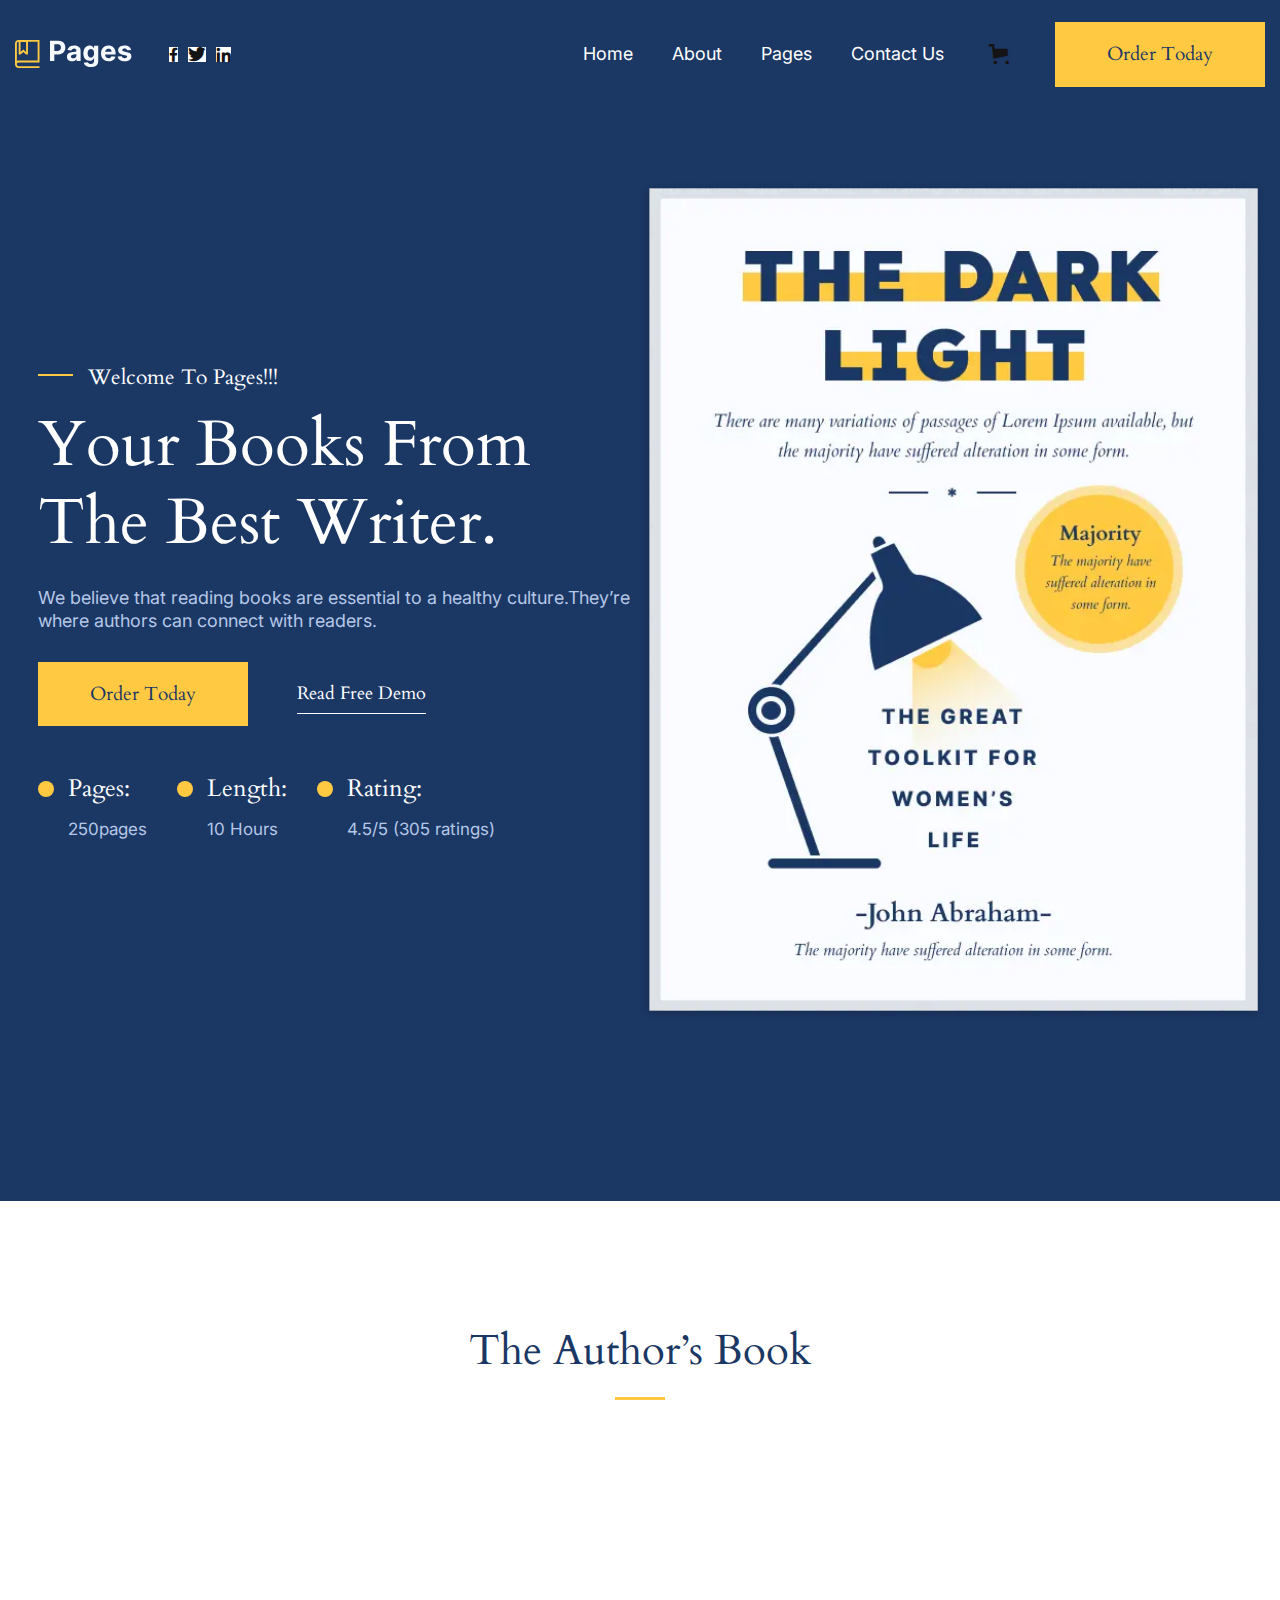
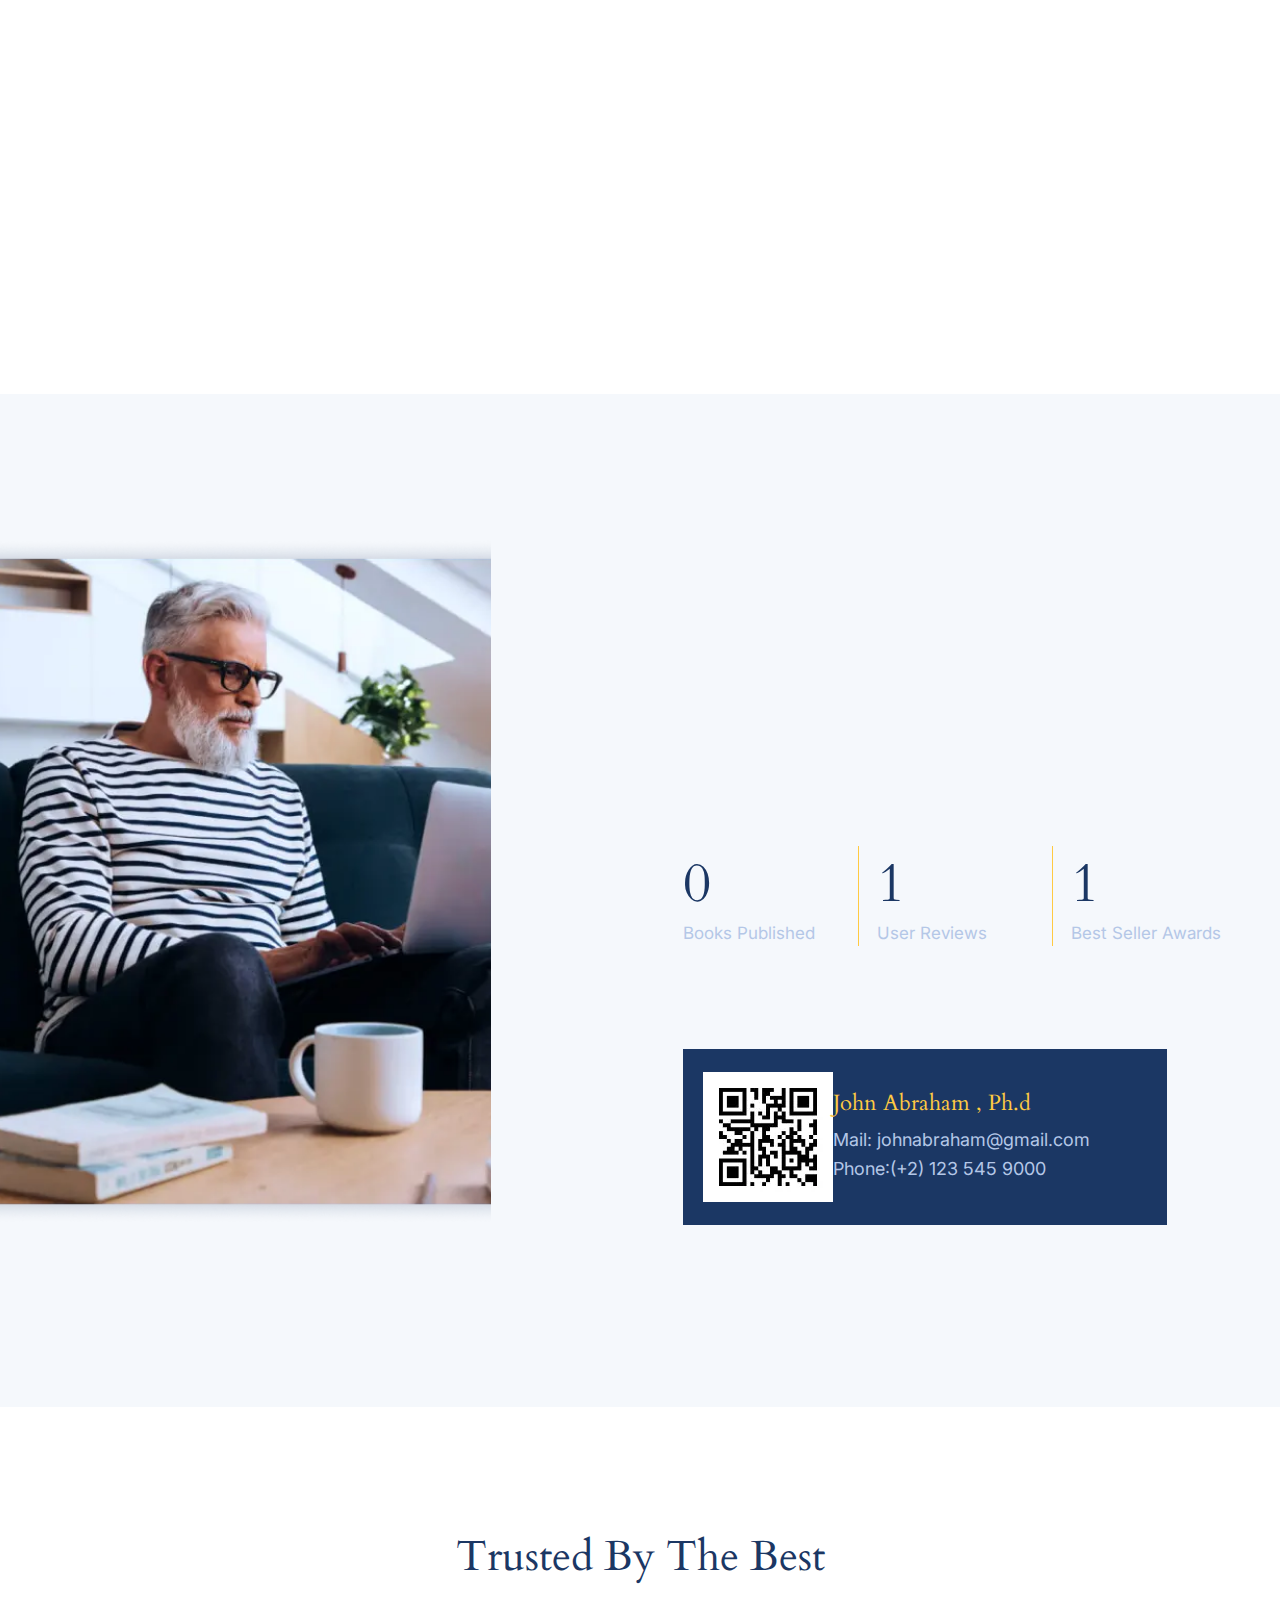
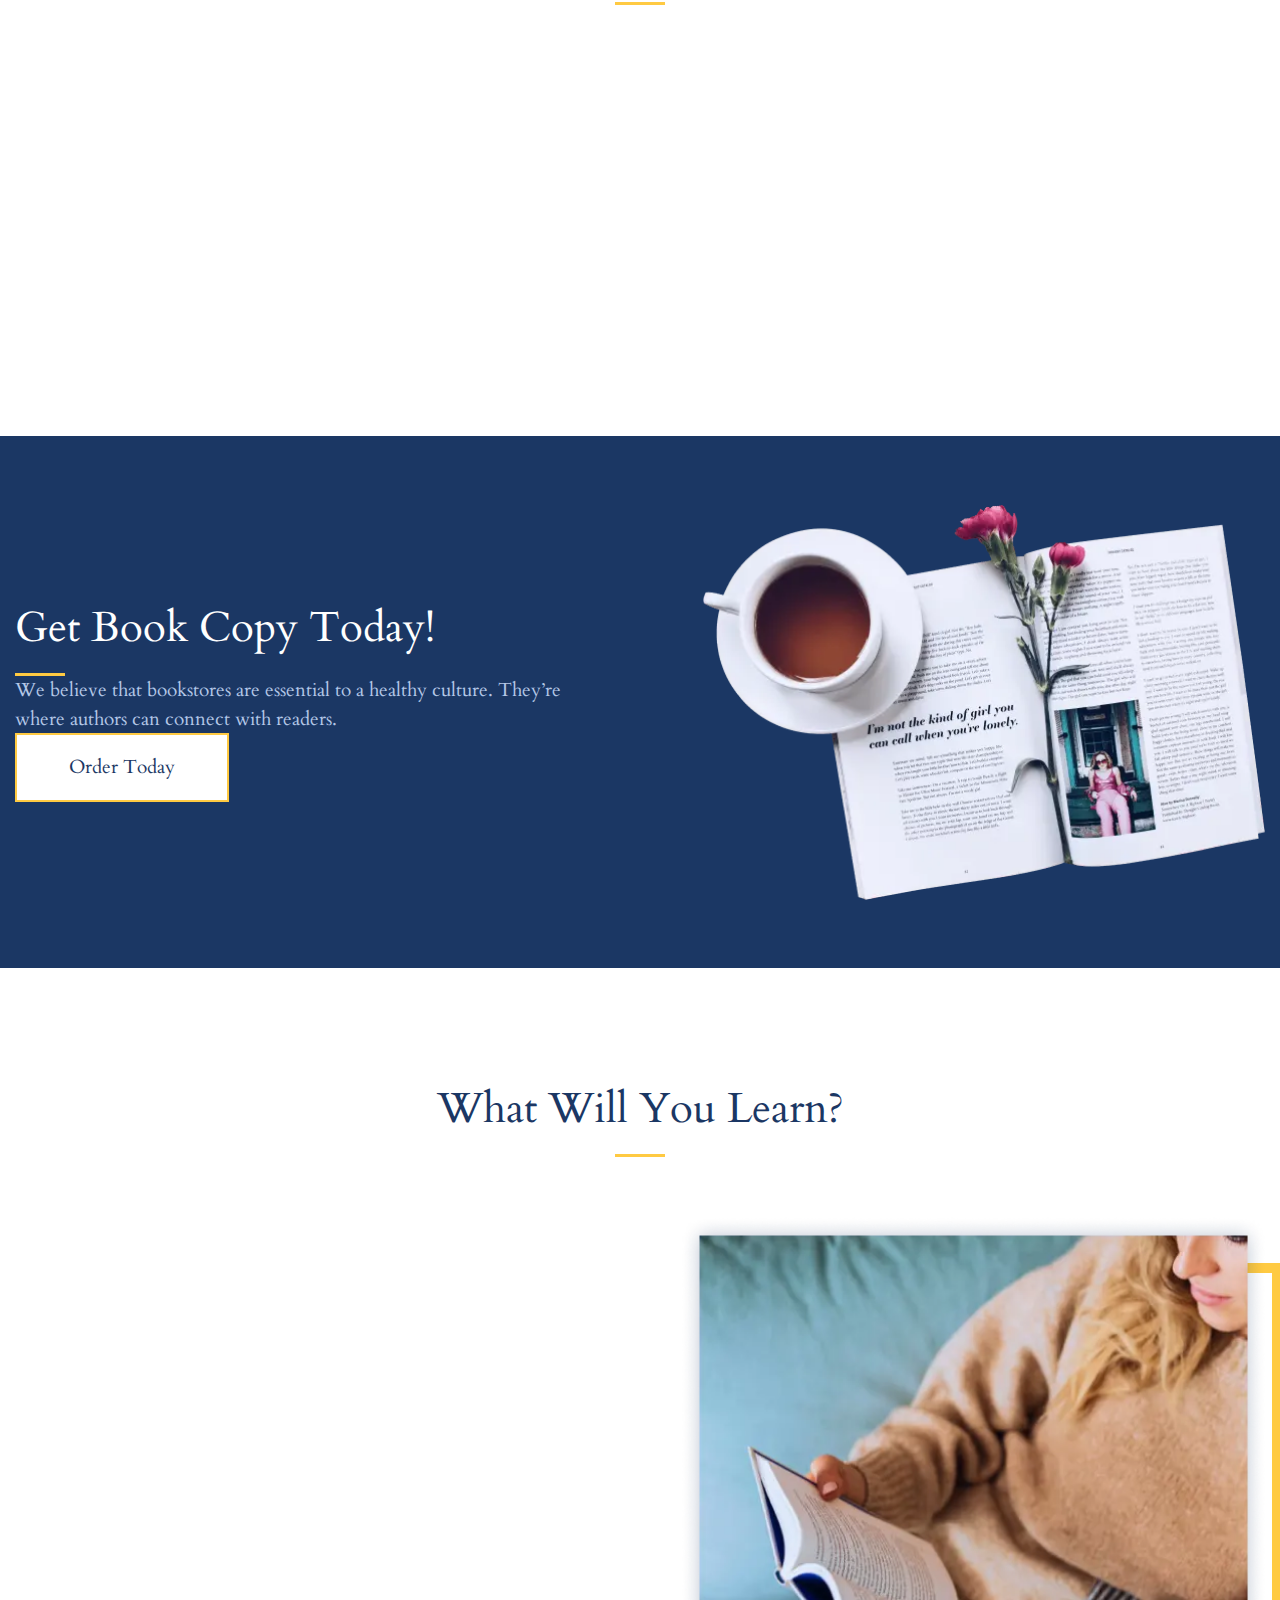
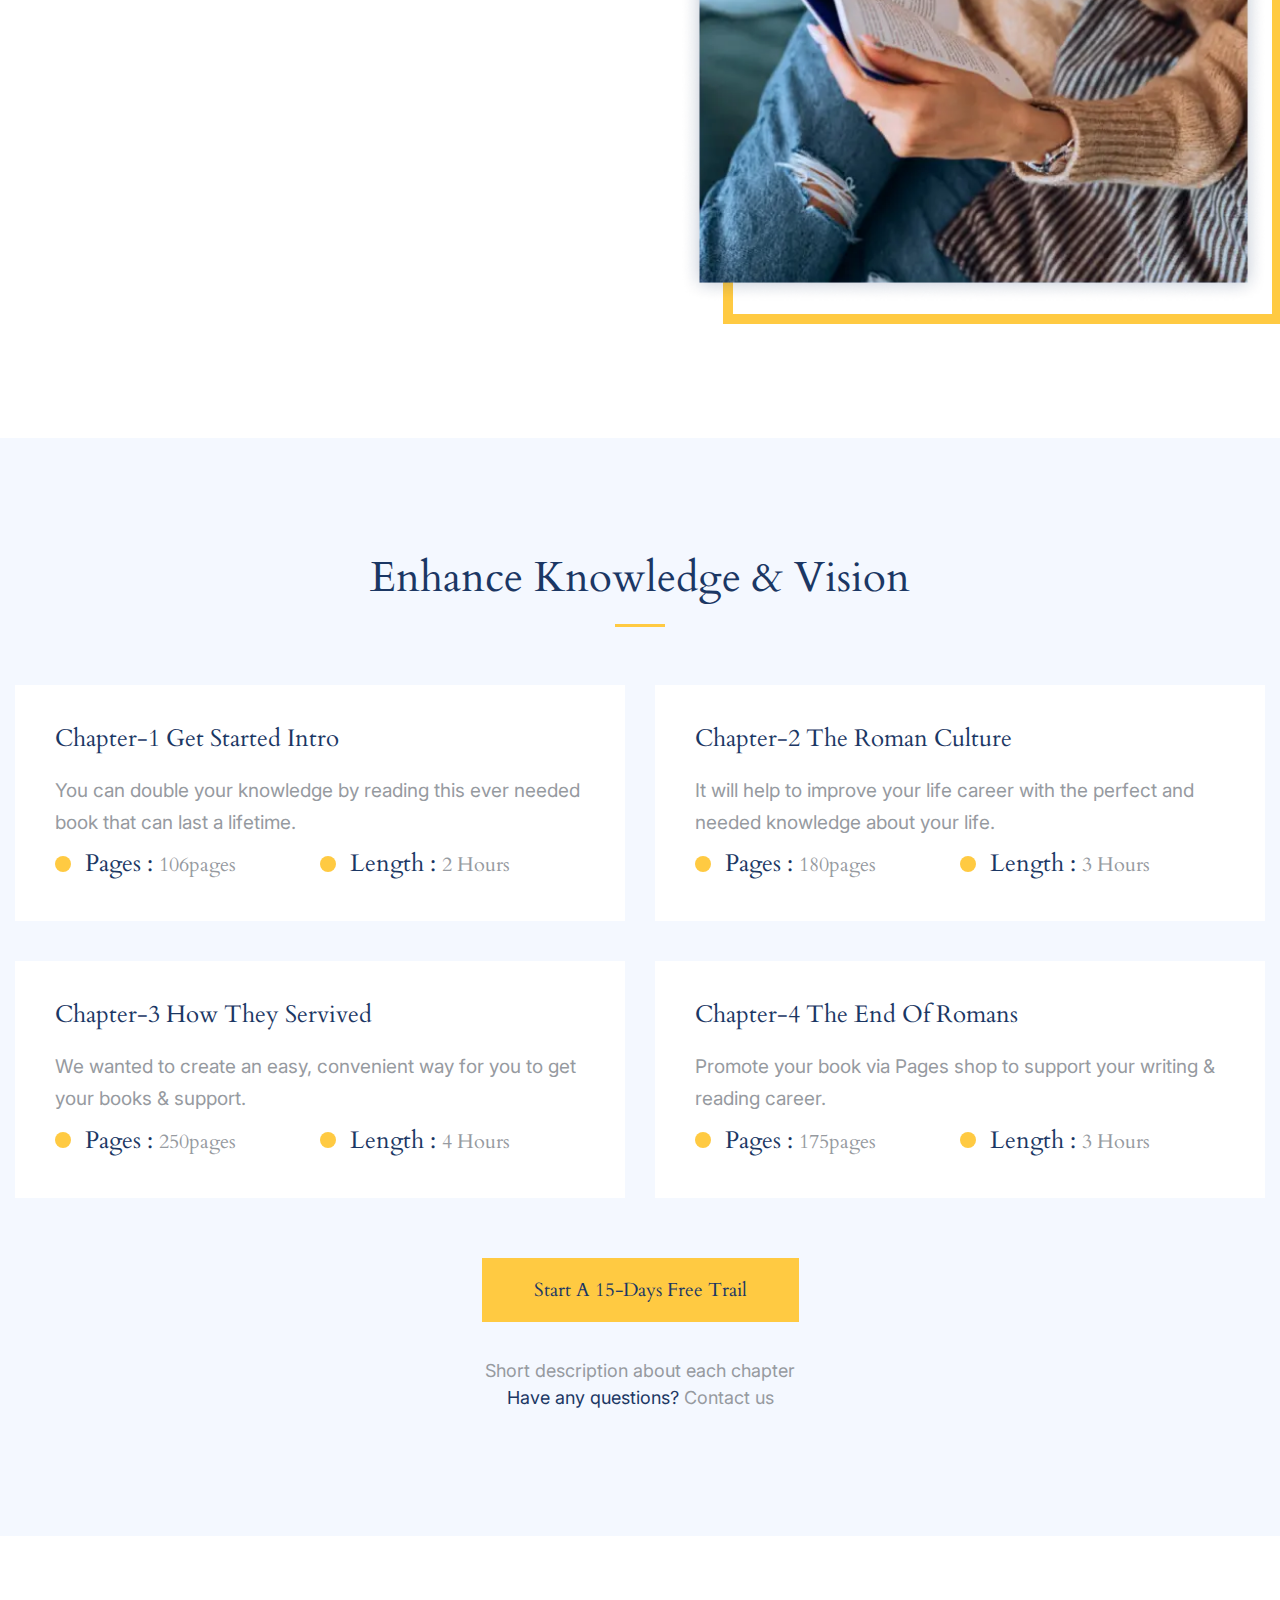
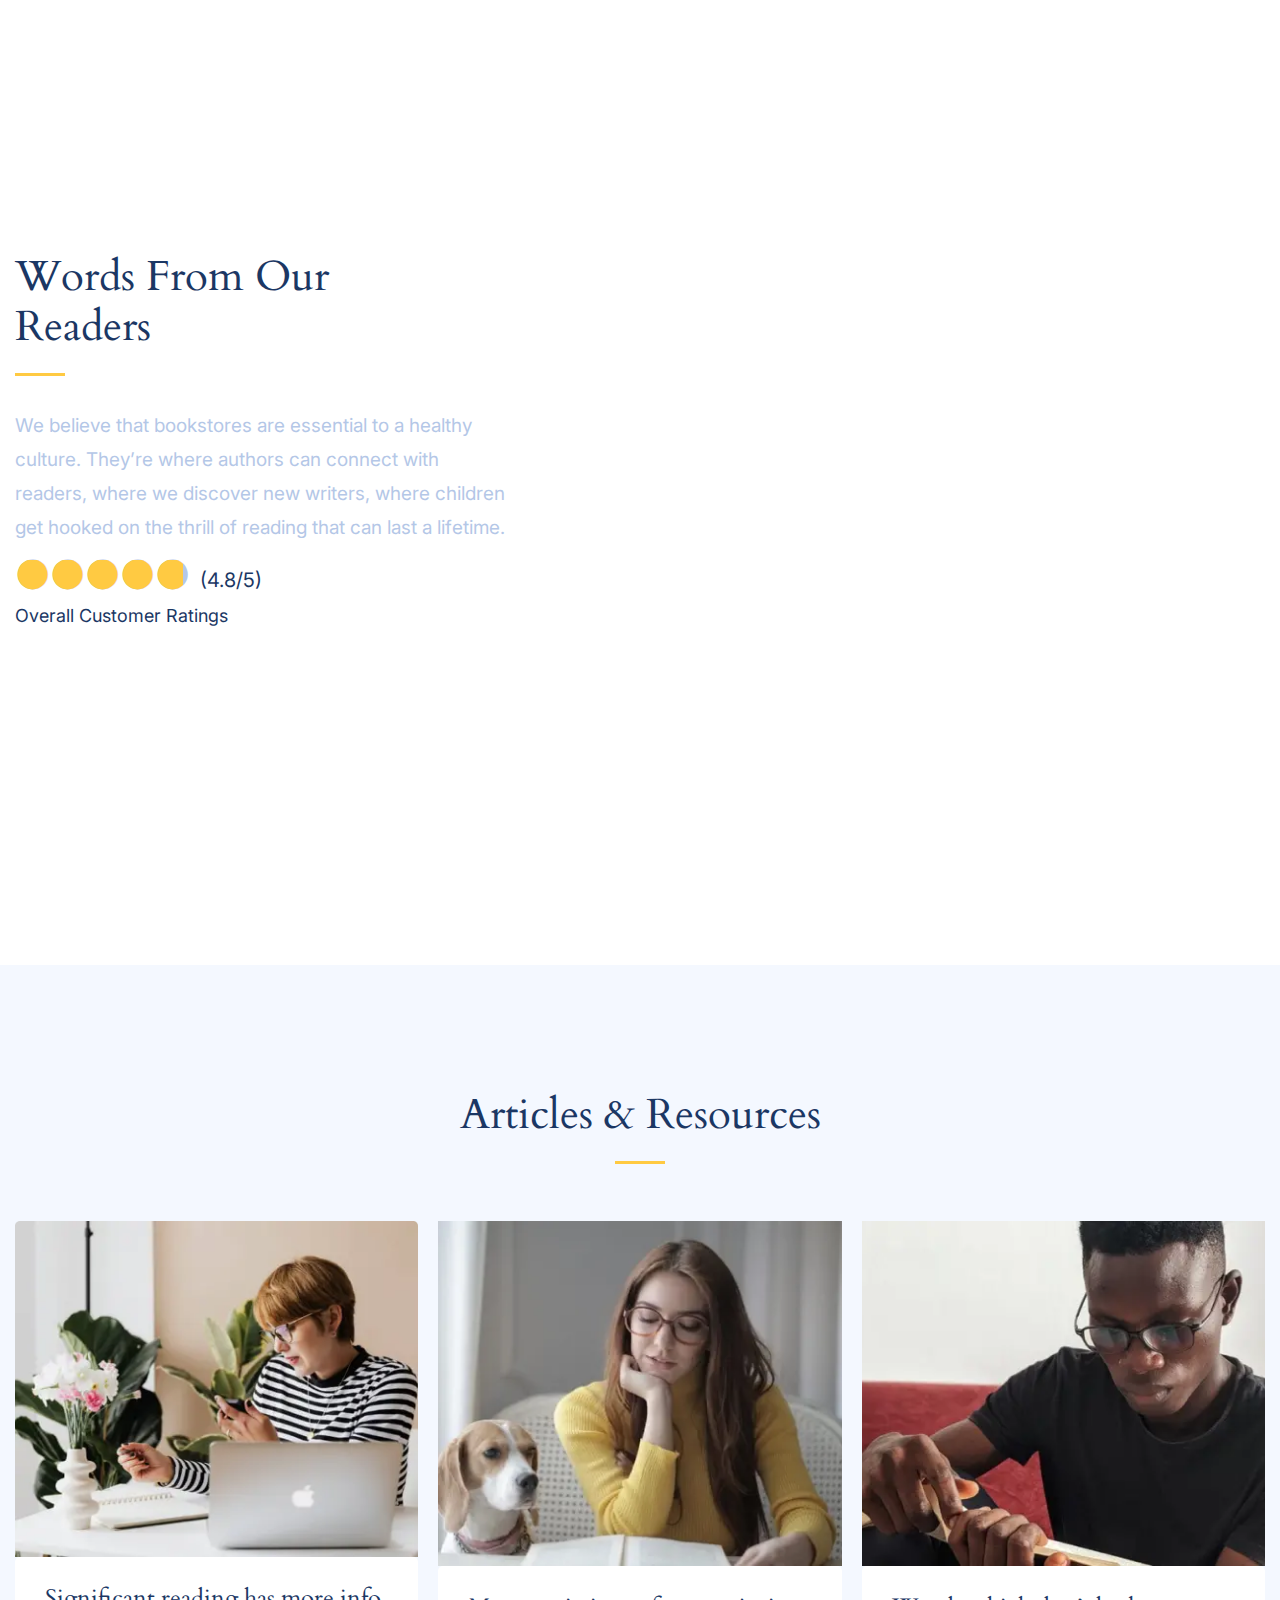
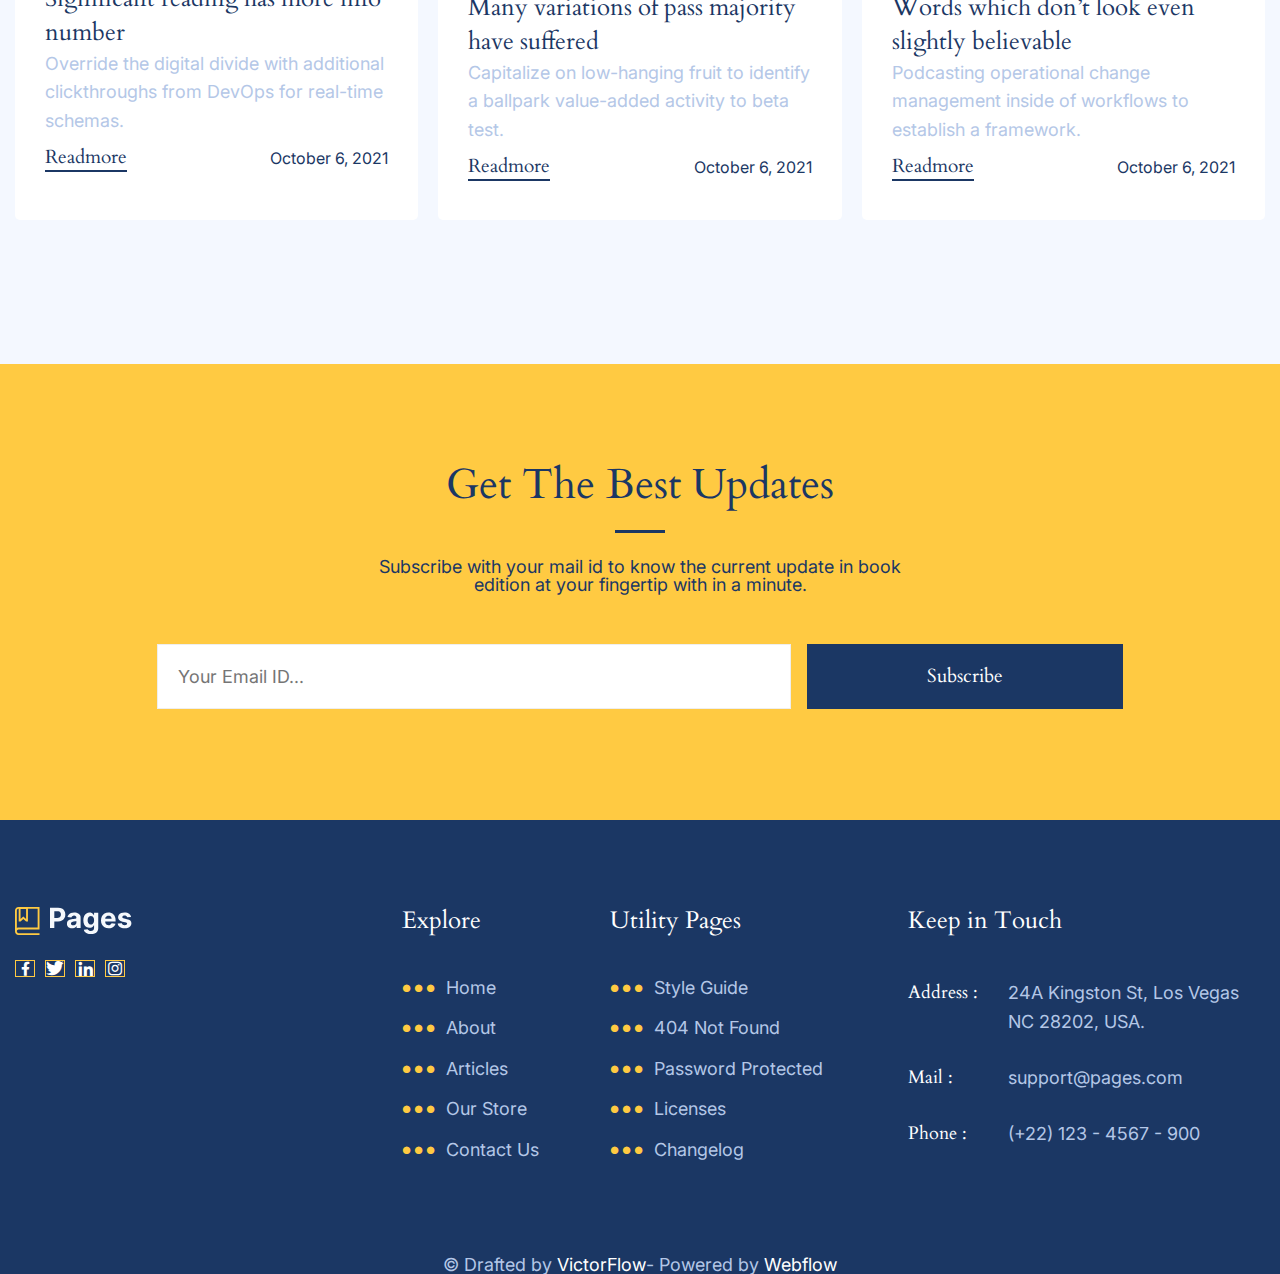
==== index.html @ b28c7ebf "Add files via upload" ====
<!DOCTYPE html>
<html lang="ru">

<head>
	<title>Главная</title>
	<meta charset="UTF-8">
	<meta name="format-detection" content="telephone=no">
	<!-- <style>body{opacity: 0;}</style> -->
	<link rel="stylesheet" href="css/style.min.css?_v=20221121001355">
	<link rel="shortcut icon" href="favicon.ico">
	<!-- <meta name="robots" content="noindex, nofollow"> -->
	<meta name="viewport" content="width=device-width, initial-scale=1.0">
</head>

<body data-scroll>
	<div class="wrapper">
		<header data-scroll-show data-scroll="1200" class="header">
			<div class="header__container">
				<div class="header__left">
					<a href="#" data-goto-header data-goto=".Welcome" class="header__logo ">
						<img src="img/header/logo.svg" alt="logo">
						<img src="img/header/pages.svg" alt="pages">
					</a>

					<div class="header__social" data-da=".menu__body,768">
						<a href="" class="header__icon">
							<p class="header__facebook _icon-facebook"></p>
						</a>
						<a href="" class="header__icon">
							<p class="header__twitter _icon-twitter"></p>
						</a>
						<a href="" class="header__icon">
							<p class="header__linkdln _icon-linkdln"></p>
						</a>
					</div>
				</div>
				<div class="header__right">
					<div class="header__menu menu">

						<nav class="menu__body">
							<ul class="menu__list">
								<li class="menu__item"><a href="" data-goto-header data-goto=".Welcome" class="menu__link">Home</a></li>
								<li class="menu__item"><a href="" data-goto-header data-goto=".About" class="menu__link">About</a></li>
								<li class="menu__item"><a href="" data-goto-header data-goto=".Words" class="menu__link">Pages</a></li>
								<li class="menu__item"><a href="" data-goto-header data-goto=".footer" class="menu__link">Contact Us</a></li>
							</ul>
						</nav>
					</div>

					<div class="header__basket _icon-basket" data-da=".menu__body,550">
					</div>

					<div class="header__button button" data-da=".menu__body,550">Order Today</div>
					<button type="button" class="menu__icon icon-menu"><span></span></button>
				</div>
			</div>


		</header>
		<main class="page">

			<section class="Welcome">
				<div class="Welcome__container">
					<div class="Welcome__content">
						<div class="Welcome__title">Welcome to Pages!!!</div>
						<h1 class="Welcome__subtitle">Your Books From The Best Writer.</h1>
						<div class="Welcome__text">We believe that reading books are essential to a healthy culture.They’re where authors can connect with readers.</div>

						<div class="Welcome__free free-welcome">
							<div class="free-welcome__button button">order today</div>
							<a href="" class="free-welcome__link">Read Free Demo</a>
						</div>

						<div class="Welcome__rating rating-welcome">
							<div class="rating-welcome__item">
								<div class="rating-welcome__title round">Pages:</div>
								<div class="rating-welcome__text">250pages</div>
							</div>

							<div class="rating-welcome__item">
								<div class="rating-welcome__title round">Length:</div>
								<div class="rating-welcome__text">10 Hours</div>
							</div>

							<div class="rating-welcome__item">
								<div class="rating-welcome__title round">Rating:</div>
								<div class="rating-welcome__text">4.5/5 (305 ratings)</div>
							</div>
						</div>

					</div>

					<div class="Welcome__image-ibg"><picture><source srcset="img/welcome/dark.webp" type="image/webp"><img src="img/welcome/dark.png" alt="dark"></picture></div>

				</div>
			</section>

			<section class="Author">
				<div class="Author__container">
					<div class="Author__block block block_center">
						<div class="block__title block__title_center">The Author’s Book</div>
					</div>
					<div class="Author__column column-author">
						<div data-watch-threshold="0.2" data-watch-once data-watch class="column-author__item">
							<a href="" class="column-author__image-ibg"><picture><source srcset="img/author/atomic.webp" type="image/webp"><img src="img/author/atomic.png" alt="atomic"></picture></a>
							<div class="column-author__body body-author">
								<a href="" class="body-author__title">Atomic One’s</a>
								<div class="body-author__price">$ 13.84 USD</div>
								<div class="body-author__text">As the book contains theoretical content as well as solved questions.</div>
								<div class="body-author__round round round_blue">Printed Book</div>

								<div class="body-author__button button button_white">Order Now</div>

							</div>

						</div>
						<div data-watch-threshold="0.2" data-watch-once data-watch class="column-author__item">
							<a href="" class="column-author__image-ibg"><picture><source srcset="img/author/dark.webp" type="image/webp"><img src="img/author/dark.png" alt="dark"></picture></a>
							<div class="column-author__body body-author">
								<a href="" class="body-author__title">The Dark Light</a>
								<div class="body-author__price">$ 86.11 USD</div>
								<div class="body-author__text">As the book contains theoretical content as well as solved questions.</div>
								<div class="body-author__round round round_blue">Printed Book</div>

								<div class="body-author__button button button_white">Order Now</div>

							</div>

						</div>

					</div>




				</div>
			</section>

			<section class="About">
				<div class="About__container">
					<div class="About__image-ibg image"><picture><source srcset="img/about/man.webp" type="image/webp"><img src="img/about/man.png" alt="man"></picture></div>
					<div class="About__content">
						<div data-watch-once data-watch class="About__block block">
							<div class="block__title">About the Author</div>
						</div>
						<div data-watch-once data-watch class="About__text">We believe that bookstores are essential to a healthy culture. They’re where authors can connect with readers, where we discover new writers, where children get hooked on the thrill of reading that can last a lifetime.</div>
						<div class="About__rating rating-about">
							<div class="rating-about__before">
								<div data-watch data-watch-once class="rating-about__item">
									<div data-digits-counter class="rating-about__title">02</div>
									<div class="rating-about__text">Books Published</div>
								</div>
							</div>
							<div class="rating-about__before">
								<div data-watch data-watch-once class="rating-about__item">
									<div data-digits-counter class="rating-about__title">4.5</div>
									<div class="rating-about__text">User Reviews</div>
								</div>
							</div>
							<div class="rating-about__before">
								<div data-watch data-watch-once class="rating-about__item">
									<div data-digits-counter class="rating-about__title">04</div>
									<div class="rating-about__text">Best Seller Awards</div>
								</div>
							</div>

						</div>
						<div class="About__barcode barcode-about">
							<picture><source srcset="img/about/barcode.webp" type="image/webp"><img class="barcode-about__image" src="img/about/barcode.png" alt="barcode"></picture>
							<div class="barcode-about__body">
								<div class="barcode-about__name">John Abraham , Ph.d</div>
								<a href="mailto: johnabraham@gmail.com" class="barcode-about__mail">Mail:
									johnabraham@gmail.com</a>
								<a href="tel: +21235459000" class="barcode-about__phone">Phone:(+2) 123 545 9000</a>

							</div>



						</div>

					</div>

				</div>

			</section>

			<section class="Trusted">
				<div class="Trusted__container">
					<div class="Trusted__block block block_center">
						<div class="block__title block__title_center">Trusted By The Best</div>
					</div>
					<div class="Trusted__content content-trusted">
						<div data-watch-once data-watch class="content-trusted__item">
							<img class="content-trusted__img" src="img/trusted/amazen.svg" alt="amazen">
							<div class="content-trusted__title">Amazen Corp.</div>
							<div class="content-trusted__text">They has been helping readers, music lovers, and videophiles find quality material.</div>

						</div>
						<div data-watch-once data-watch class="content-trusted__item">
							<img class="content-trusted__img" src="img/trusted/books.svg" alt="books">
							<div class="content-trusted__title">Megan Books</div>
							<div class="content-trusted__text">We help physical bookstores manage their overstock to the book inventory.</div>

						</div>
						<div data-watch-once data-watch class="content-trusted__item">
							<img class="content-trusted__img" src="img/trusted/megank.svg" alt="megank">
							<div class="content-trusted__title">Megank</div>
							<div class="content-trusted__text">Bookstore serving up the full spectrum of Black literature and wine black books.</div>

						</div>
						<div data-watch-once data-watch class="content-trusted__item">
							<img class="content-trusted__img" src="img/trusted/urban.svg" alt="urban">
							<div class="content-trusted__title">Urban Store</div>
							<div class="content-trusted__text">We also carry the latest records, issues of all of your favorite comic books.</div>

						</div>

					</div>
				</div>
			</section>

			<section class="Get">
				<div class="Get__container">
					<div class="Get__content content-get">
						<div class="content-get__block block">
							<div class="block__title block__title_blue">Get Book Copy Today!</div>
						</div>
						<div class="content-get__text">We believe that bookstores are essential to a healthy culture. They’re where authors can connect with readers.</div>
						<div class="content-get__button button button_white">Order Today</div>
					</div>
					<div class="Get__image-ibg"><picture><source srcset="img/get/cofee.webp" type="image/webp"><img src="img/get/cofee.png" alt="cofee"></picture></div>

				</div>
			</section>

			<section class="Learn">
				<div class="Learn__container">
					<div class="Learn__block block block_center">
						<div class="block__title block__title_center">What Will You Learn?</div>
					</div>

					<div class="Learn__content content-learn">
						<div class="content-learn__body body-content">

							<div data-watch-once data-watch class="body-content__item">
								<span class="body-content__round">01</span>
								<div class="body-content__text">Use HDFS & Map Reduce for storing & analyzing data at scale.</div>
							</div>

							<div data-watch-once data-watch class="body-content__item">
								<span class="body-content__round">02</span>
								<div class="body-content__text">Consume streaming data using Spark Streaming, Flink, and Storm.</div>

							</div>

							<div data-watch-once data-watch class="body-content__item">
								<span class="body-content__round">03</span>
								<div class="body-content__text">Choose an appropriate data storage technology for your application</div>
							</div>

							<div data-watch-once data-watch class="body-content__item">
								<span class="body-content__round">04</span>
								<div class="body-content__text">Analyze non-relational data using HBase, Cassandra, and MongoDB.</div>
							</div>

						</div>
						<div class="content-learn__image-ibg "><picture><source srcset="img/Learn/woman.webp" type="image/webp"><img src="img/Learn/woman.png" alt="woman"></picture></div>


					</div>
				</div>
			</section>

			<section class="Vision">
				<div class="Vision__container">
					<div class="Vision__block block block_center">
						<div class="block__title block__title_center">Enhance knowledge & Vision</div>
					</div>
					<div class="Vision__content content-vision">
						<div class="content-vision__items items-content">
							<div class="items-content__item">
								<div class="items-content__title">Chapter-1 Get Started Intro</div>
								<div class="items-content__text">You can double your knowledge by reading this ever needed book that can last a lifetime.</div>
								<div class="items-content__page page-content">
									<div class="page-content__item">
										<div class="page-content__round round round_blue">Pages : <span class="page-content__amount">106pages</span> </div>

									</div>
									<div class="page-content__item">
										<div class="page-content__round round round_blue">Length : <span class="page-content__amount">2 Hours</span></div>

									</div>
								</div>
							</div>
							<div class="items-content__item">
								<div class="items-content__title">Chapter-2 The Roman Culture</div>
								<div class="items-content__text">It will help to improve your life career with the perfect and needed knowledge about your life.</div>
								<div class="items-content__page page-content">
									<div class="page-content__item">
										<div class="page-content__round round round_blue">Pages : <span class="page-content__amount">180pages</span> </div>

									</div>
									<div class="page-content__item">
										<div class="page-content__round round round_blue">Length : <span class="page-content__amount">3 Hours</span> </div>

									</div>
								</div>
							</div>
							<div class="items-content__item">
								<div class="items-content__title">Chapter-3 How They Servived</div>
								<div class="items-content__text">We wanted to create an easy, convenient way for you to get your books & support.</div>
								<div class="items-content__page page-content">
									<div class="page-content__item">
										<div class="page-content__round round round_blue">Pages : <span class="page-content__amount">250pages</span> </div>

									</div>
									<div class="page-content__item">
										<div class="page-content__round round round_blue">Length : <span class="page-content__amount">4 Hours</span> </div>

									</div>
								</div>
							</div>
							<div class="items-content__item">
								<div class="items-content__title">Chapter-4 The End Of Romans</div>
								<div class="items-content__text">Promote your book via Pages shop to support your writing & reading career.</div>
								<div class="items-content__page page-content">
									<div class="page-content__item">
										<div class="page-content__round round round_blue">Pages : <span class="page-content__amount">175pages</span> </div>

									</div>
									<div class="page-content__item">
										<div class="page-content__round round round_blue">Length : <span class="page-content__amount">3 Hours</span> </div>

									</div>
								</div>
							</div>
						</div>
						<div class="content-vision__button button">Start a 15-Days Free Trail</div>
						<div class="content-vision__footer">
							<p class="content-vision__text">Short description about each chapter</p><br>
							<a class="content-vision__link" href="">Have any questions?</a>
							<p class="content-vision__text">Contact us</p>
						</div>
					</div>

				</div>
			</section>


			<section class="Words">
				<div class="Words__container">

					<div class="Words__content content-words">
						<div class="content-words__block">
							<div class="block__title  block__title_after ">Words From Our <br> Readers</div>
						</div>
						<div class="content-words__text">
							We believe that bookstores are essential to a healthy culture. They’re where authors can connect with readers, where we discover new writers, where children get hooked on the thrill of reading that can last a lifetime.
						</div>

						<div class="content-words__rating rating rating_set rating_big">

							<div class="rating__body">
								<div class="rating__active"></div>
								<div class="rating__items">
									<input type="radio" class="rating__item" value="1" name="rating">
									<input type="radio" class="rating__item" value="2" name="rating">
									<input type="radio" class="rating__item" value="3" name="rating">
									<input type="radio" class="rating__item" value="4" name="rating">
									<input type="radio" class="rating__item" value="5" name="rating">
								</div>
							</div>
							<div class="rating__value">4.8/5</div>
						</div>
						<div class="content-words__footer">Overall Customer Ratings</div>
					</div>

					<div class="content-words__people people-words">

						<div data-watch-once data-watch class=" people-words__item item-people">
							<div class="item-people__who">
								<div class="item-people__icon">
									<picture><source srcset="img/words/james.webp" type="image/webp"><img class="item-people__img" src="img/words/james.png" alt="james"></picture>
								</div>
								<div class="item-people__body">
									<div class="item-people__name">James Williams</div>
									<div class="item-people__rating">
										<div class="rating rating_set">
											<div class="rating__body">
												<div class="rating__active"></div>
												<div class="rating__items">
													<input type="radio" class="rating__item" value="1" name="rating">
													<input type="radio" class="rating__item" value="2" name="rating">
													<input type="radio" class="rating__item" value="3" name="rating">
													<input type="radio" class="rating__item" value="4" name="rating">
													<input type="radio" class="rating__item" value="5" name="rating">
												</div>
											</div>
											<div class="rating__value">4.5</div>
										</div>
									</div>
								</div>
							</div>
							<div class="item-people__title">“ Great Books Collections ”</div>
							<div class="item-people__text">I was searching this book for many years and I was happy that I could find it here.</div>
						</div>

						<div data-watch-once data-watch class=" people-words__item item-people">
							<div class="item-people__who">
								<div class="item-people__icon">
									<picture><source srcset="img/words/angeline.webp" type="image/webp"><img class="item-people__img" src="img/words/angeline.png" alt="angeline"></picture>
								</div>
								<div class="item-people__body">
									<div class="item-people__name">Angeline Flora</div>
									<div class="item-people__rating">
										<div class="rating rating_set">
											<div class="rating__body">
												<div class="rating__active"></div>
												<div class="rating__items">
													<input type="radio" class="rating__item" value="1" name="rating">
													<input type="radio" class="rating__item" value="2" name="rating">
													<input type="radio" class="rating__item" value="3" name="rating">
													<input type="radio" class="rating__item" value="4" name="rating">
													<input type="radio" class="rating__item" value="5" name="rating">
												</div>
											</div>
											<div class="rating__value">4.5</div>
										</div>
									</div>
								</div>
							</div>
							<div class="item-people__title">“ Creative Writing Skill”</div>
							<div class="item-people__text">Sent an email after to books arrived to ask about the author & I received a reply.</div>
						</div>

						<div data-watch-once data-watch class="people-words__item item-people">
							<div class="item-people__who">
								<div class="item-people__icon">
									<picture><source srcset="img/words/chris.webp" type="image/webp"><img class="item-people__img" src="img/words/chris.png" alt="chris"></picture>
								</div>
								<div class="item-people__body">
									<div class="item-people__name">Chris Adams</div>
									<div class="item-people__rating">
										<div class="rating rating_set">
											<div class="rating__body">
												<div class="rating__active"></div>
												<div class="rating__items">
													<input type="radio" class="rating__item" value="1" name="rating">
													<input type="radio" class="rating__item" value="2" name="rating">
													<input type="radio" class="rating__item" value="3" name="rating">
													<input type="radio" class="rating__item" value="4" name="rating">
													<input type="radio" class="rating__item" value="5" name="rating">
												</div>
											</div>
											<div class="rating__value">4</div>
										</div>
									</div>
								</div>
							</div>
							<div class="item-people__title">“ Perfect Response Author”</div>
							<div class="item-people__text">I had a question about the book and the author response was great & comfort.</div>
						</div>

					</div>



				</div>
			</section>

			<section class="Articles">
				<div class="Articles__container">
					<div class="Articles__block block block_center">
						<div class="block__title block__title_center">Articles & Resources</div>
					</div>
					<div class="Articles__cards cards-articles">

						<div class="cards-articles__item item-card">
							<div class="item-card__imgage-ibg">
								<picture><source srcset="img/articles/woman.webp" type="image/webp"><img src="img/articles/woman.png" alt="woman"></picture>
							</div>
							<div class="item-card__wrap">
								<a href="#" class="item-card__title">Significant reading has more info number</a>
								<div class="item-card__text">Override the digital divide with additional clickthroughs from DevOps for real-time schemas.</div>
								<div class="item-card__footer">
									<a href="#" class="item-card__link">Readmore</a>
									<div class="item-card__date">October 6, 2021</div>
								</div> \
							</div>
						</div>


						<div class="cards-articles__item item-card">
							<div class="item-card__imgage-ibg">
								<picture><source srcset="img/articles/dog.webp" type="image/webp"><img src="img/articles/dog.png" alt="dog"></picture>
							</div>
							<div class="item-card__wrap">
								<a href="#" class="item-card__title">Many variations of pass majority have suffered</a>
								<div class="item-card__text">Capitalize on low-hanging fruit to identify a ballpark value-added activity to beta test.</div>
								<div class="item-card__footer">
									<a href="#" class="item-card__link">Readmore</a>
									<div class="item-card__date">October 6, 2021</div>
								</div>
							</div>
						</div>


						<div class="cards-articles__item item-card">
							<div class="item-card__imgage-ibg">
								<picture><source srcset="img/articles/man.webp" type="image/webp"><img src="img/articles/man.png" alt="man"></picture>
							</div>
							<div class="item-card__wrap">
								<a href="#" class="item-card__title">Words which don’t look even slightly believable</a>
								<div class="item-card__text">Podcasting operational change management inside of workflows to establish a framework.</div>
								<div class="item-card__footer">
									<a href="#" class="item-card__link">Readmore</a>
									<div class="item-card__date">October 6, 2021</div>
								</div>
							</div>
						</div>

					</div>
				</div>
			</section>


			<section class="Best">
				<div class="Best__container">
					<div class="Best__block block block_center">
						<div class="block__title block__title_center block__title_line">Get The Best Updates</div>
					</div>
					<div class="Best__text">Subscribe with your mail id to know the current update in book edition at your fingertip with in a minute. </div>
					<div class="Best__input">
						<form class="Best__form" action="#">
							<input autocomplete="off" type="text" name="form[]" data-error="Ошибка" placeholder="Your Email ID..." class="input">
							<button type="submit" class="Best__button button button_blue">Subscribe</button>
						</form>
					</div>
				</div>
			</section>

		</main>
		<footer class="footer">
			<div class="footer__container">
				<div class="footer__content">

					<div class="footer__left">
						<div class="footer__logo">
							<img src="img/header/logo.svg" alt="header">
							<img src="img/header/pages.svg" alt="pages">
						</div>
						<div class="footer__social">
							<a href="" class="footer__icon">
								<p class="footer__facebook _icon-facebook"></p>
							</a>
							<a href="" class="footer__icon">
								<p class="footer__twitter _icon-twitter"></p>
							</a>
							<a href="" class="footer__icon">
								<p class="footer__linkdln _icon-linkdln"></p>
							</a>
							<a href="" class="footer__icon">
								<p class="footer__instagramm _icon-instagramm"></p>
							</a>
						</div>
					</div>

					<div class="footer__item">
						<div class="footer__title">Explore</div>
						<a href="#" class="footer__link">Home</a>
						<a href="#" class="footer__link">About</a>
						<a href="#" class="footer__link">Articles</a>
						<a href="#" class="footer__link">Our Store</a>
						<a href="#" class="footer__link">Contact Us</a>
					</div>

					<div class="footer__item">
						<div class="footer__title">Utility Pages</div>
						<a href="#" class="footer__link">Style Guide</a>
						<a href="#" class="footer__link">404 Not Found</a>
						<a href="#" class="footer__link">Password Protected</a>
						<a href="#" class="footer__link">Licenses</a>
						<a href="#" class="footer__link">Changelog</a>
					</div>


					<div class="footer__keep">
						<div class="footer__title">Keep in Touch</div>
						<div class="footer__contacts contacts-footer">
							<div class="contacts-footer__item">
								<div class="contacts-footer__title">Address :</div>
								<div class="contacts-footer__text">24A Kingston St, Los Vegas NC 28202, USA.</div>
							</div>
							<div class="contacts-footer__item">
								<div class="contacts-footer__title">Mail :</div>
								<a href="mailto: support@pages.com" class="contacts-footer__text">support@pages.com</a>
							</div>
							<div class="contacts-footer__item">
								<div class="contacts-footer__title">Phone :</div>
								<a href="tel: +221234567900" class="contacts-footer__text">(+22) 123 - 4567 - 900</a>
							</div>


						</div>
					</div>

				</div>
				<div class="footer__bottom">© Drafted by <span class="footer__span">VictorFlow</span>- Powered by <span class="footer__span">Webflow</span></div>


			</div>
		</footer>
	</div>
	<!-- 
<div id="popup" aria-hidden="true" class="popup">
	<div class="popup__wrapper">
		<div class="popup__content">
			<button data-close type="button" class="popup__close">Закрыть</button>
			<div class="popup__text">
			</div>
		</div>
	</div>
</div>
 -->

	<script src="js/app.min.js?_v=20221121001355"></script>

</body>

</html>
---- css/style.min.css ----
@charset "UTF-8";@import url(https://fonts.googleapis.com/css?family=Inter:regular&display=swap);@import url(https://fonts.googleapis.com/css?family=Cardo:regular&display=swap);@font-face{font-family:icons;font-display:swap;src:url(../fonts/icons.woff2) format("woff2"),url(../fonts/icons.woff) format("woff");font-weight:400;font-style:normal}[class*=_icon-]:before{font-family:icons;font-style:normal;font-weight:400;font-variant:normal;text-transform:none;line-height:1;-webkit-font-smoothing:antialiased;-moz-osx-font-smoothing:grayscale}[class*=_icon-]:before{display:block}._icon-basket:before{content:"\e900"}._icon-circle:before{content:"\e901"}._icon-facebook:before{content:"\e902"}._icon-instagramm:before{content:"\e903"}._icon-line:before{content:"\e904"}._icon-linkdln:before{content:"\e905"}._icon-twitter:before{content:"\e906"}*{padding:0;margin:0;border:0}*,:after,:before{-webkit-box-sizing:border-box;box-sizing:border-box}body,html{height:100%;min-width:320px}body{color:#fff;line-height:1;font-family:Inter;font-size:1.125rem;-ms-text-size-adjust:100%;-moz-text-size-adjust:100%;-webkit-text-size-adjust:100%;-webkit-font-smoothing:antialiased;-moz-osx-font-smoothing:grayscale}button,input,textarea{font-family:Inter;font-size:inherit}button{cursor:pointer;color:inherit;background-color:inherit}a{color:inherit}a:link,a:visited{text-decoration:none}a:hover{text-decoration:none}ul li{list-style:none}img{vertical-align:top}h1,h2,h3,h4,h5,h6{font-weight:inherit;font-size:inherit}body{background-color:#1b3764;display:none}.lock body{overflow:hidden;-ms-touch-action:none;touch-action:none}.loaded body{display:block}.wrapper{min-height:100%;display:-webkit-box;display:-ms-flexbox;display:flex;-webkit-box-orient:vertical;-webkit-box-direction:normal;-ms-flex-direction:column;flex-direction:column;overflow:hidden}.wrapper>main{position:relative;z-index:2;-webkit-box-flex:1;-ms-flex:1 1 auto;flex:1 1 auto}.wrapper>*{min-width:0}[class*=__container]{max-width:81.25rem;-webkit-box-sizing:content-box;box-sizing:content-box;margin:0 auto;padding:0 .9375rem}input[type=email],input[type=tel],input[type=text],textarea{-webkit-appearance:none;-moz-appearance:none;appearance:none}.input{border-radius:0!important;width:100%;display:block;padding:20px 20px;border:1px solid #eee}textarea.input{resize:none;padding:0 0}.rating{display:-webkit-box;display:-ms-flexbox;display:flex;-webkit-box-align:end;-ms-flex-align:end;align-items:flex-end;font-size:30px;line-height:.75;-webkit-transition:opacity .3s ease 0s;-o-transition:opacity .3s ease 0s;transition:opacity .3s ease 0s}.rating_big{font-size:2.5rem}.rating.rating_sending{opacity:.2}.rating.rating_set .rating__active,.rating.rating_set .rating__item{cursor:pointer}.rating__body{position:relative}.rating__body::before{content:"●●●●●";display:block;color:#b4c7e7}.rating__active{position:absolute;width:96%;height:100%;top:0;left:0;overflow:hidden}.rating__active::before{content:"●●●●●";position:absolute;width:100%;height:100%;top:0;left:0;color:#ffca42}.rating__items{display:-webkit-box;display:-ms-flexbox;display:flex;position:absolute;width:100%;height:100%;top:0;left:0}.rating__item{-webkit-box-flex:0;-ms-flex:0 0 20%;flex:0 0 20%;height:100%;opacity:0}.rating__value{font-size:50%;line-height:1;padding:0 0 0 10px;color:#1b3764}.rating__value::before{content:"("}.rating__value::after{content:")"}[class*=-ibg]{position:relative}[class*=-ibg] img{position:absolute;width:100%;height:100%;top:0;left:0;-o-object-fit:cover;object-fit:cover}[class*=-ibg_contain] img{-o-object-fit:contain;object-fit:contain}.Welcome__subtitle,.Welcome__title,.barcode-about__name,.block__title,.body-author__title,.body-content__round,.body-content__text,.button,.contacts-footer__title,.content-get__text,.content-trusted__text,.footer__title,.free-welcome__link,.item-card__link,.item-card__title,.item-people__name,.item-people__title,.items-content__title,.rating-about__title,.rating-welcome__title,.round_blue{font-family:Cardo}.button{padding:1.125rem 3.25rem;font-weight:400;font-size:1.1875rem;line-height:150%;text-transform:capitalize;color:#1b3764;background-color:#ffca42;text-align:center}.button_white{background-color:#fff;color:#1b3764;border:2px solid #ffca42}.button_blue{background-color:#1b3764;color:#fff;padding:1.125rem 7.5rem}.block_center{-webkit-box-align:center;-ms-flex-align:center;align-items:center;text-align:center}.block__title{font-size:2.625rem;line-height:120%;text-transform:capitalize;color:#1b3764;display:-webkit-box;display:-ms-flexbox;display:flex;-webkit-box-orient:vertical;-webkit-box-direction:normal;-ms-flex-direction:column;flex-direction:column;gap:20px}.block__title_center{-webkit-box-align:center;-ms-flex-align:center;align-items:center}.block__title_blue{color:#fff}.block__title::after{content:"";height:3px;width:50px;background-color:#ffca42;position:relative}.block__title_line::after{content:"";height:3px;width:50px;background-color:#1b3764;position:relative}.round_blue{font-size:1.5rem;line-height:120%;color:#1b3764;position:relative;-webkit-transform:translate(30px,0);-ms-transform:translate(30px,0);transform:translate(30px,0)}.round::before{content:"";position:absolute;background-color:#ffca42;width:16px;height:16px;border-radius:50%;left:-30px;top:20%}.header{padding:22px 0;position:absolute;width:100%;top:0;left:0;z-index:50}.header._header-scroll{position:fixed;background-color:#1b3764;opacity:.98;top:-200%;height:100px}.header._header-show{-webkit-transition:top .3s ease 0s;-o-transition:top .3s ease 0s;transition:top .3s ease 0s;top:0}.header__container{display:-webkit-box;display:-ms-flexbox;display:flex;-webkit-box-pack:justify;-ms-flex-pack:justify;justify-content:space-between}.header__right{display:-webkit-box;display:-ms-flexbox;display:flex;-webkit-box-align:center;-ms-flex-align:center;align-items:center}.header__left{display:-webkit-box;display:-ms-flexbox;display:flex}.header__logo{display:-webkit-box;display:-ms-flexbox;display:flex;gap:10px;-webkit-box-flex:0;-ms-flex:0 0 82px;flex:0 0 82px;-webkit-box-align:center;-ms-flex-align:center;align-items:center;-webkit-box-pack:center;-ms-flex-pack:center;justify-content:center}.header__social{display:-webkit-box;display:-ms-flexbox;display:flex;gap:10px;-webkit-box-pack:center;-ms-flex-pack:center;justify-content:center;-webkit-box-align:center;-ms-flex-align:center;align-items:center}.header__icon{background-color:#fff;display:-webkit-box;display:-ms-flexbox;display:flex;-webkit-box-pack:center;-ms-flex-pack:center;justify-content:center;-webkit-box-align:center;-ms-flex-align:center;align-items:center}.header__facebook{color:#141414;font-size:.9375rem}.header__twitter{color:#141414;font-size:.9375rem}.header__linkdln{color:#141414;font-size:.9375rem}.header__basket{color:#141414;font-size:1.25rem;text-align:center}.header__button{-ms-flex-item-align:stretch;-ms-grid-row-align:stretch;align-self:stretch}.menu{-webkit-transition:left .3s ease 0s;-o-transition:left .3s ease 0s;transition:left .3s ease 0s}.menu-open .menu{left:0}.menu-open .menu::before{left:0}.menu::before{content:"";position:fixed;top:0;left:-100%;width:100%;height:90px;background-color:#1b3764;opacity:0}.menu__list{display:-webkit-box;display:-ms-flexbox;display:flex}.menu__link{color:#fff}.icon-menu{display:none}.footer{position:relative;z-index:2}.footer__container{display:-ms-grid;display:grid}.footer__content{display:-ms-grid;display:grid;-ms-grid-columns:2fr 1fr 1.5fr 2fr;grid-template-columns:2fr 1fr 1.5fr 2fr;gap:30px}.footer__left{display:-webkit-box;display:-ms-flexbox;display:flex;-webkit-box-orient:vertical;-webkit-box-direction:normal;-ms-flex-direction:column;flex-direction:column;gap:25px}.footer__logo{display:-webkit-box;display:-ms-flexbox;display:flex;gap:10px;-webkit-box-align:start;-ms-flex-align:start;align-items:flex-start;-webkit-box-pack:start;-ms-flex-pack:start;justify-content:flex-start}.footer__social{display:-ms-grid;display:grid;gap:10px;align-self:flex-start;justify-self:flex-start}.footer__icon{border:1px #ffca42 solid;display:-webkit-box;display:-ms-flexbox;display:flex;-webkit-box-pack:center;-ms-flex-pack:center;justify-content:center;-webkit-box-align:center;-ms-flex-align:center;align-items:center;-webkit-transition:all .3s ease 0s;-o-transition:all .3s ease 0s;transition:all .3s ease 0s}.footer__facebook{font-size:.9375rem}.footer__twitter{font-size:.9375rem}.footer__linkdln{font-size:.9375rem}.footer__instagramm{font-size:.9375rem}.footer__item{display:-ms-grid;display:grid;gap:10px;-webkit-box-align:start;-ms-flex-align:start;align-items:start}.footer__title{font-size:1.5rem;line-height:120%}.footer__title:not(:last-child){margin-bottom:1.6875rem}.footer__link{color:#b4c7e7;line-height:170%;display:-webkit-box;display:-ms-flexbox;display:flex;-webkit-transition:all .3s ease 0s;-o-transition:all .3s ease 0s;transition:all .3s ease 0s}.footer__link::before{content:"● ● ●";color:#ffca42;font-size:.625rem;margin-right:11px}.footer__keep{display:-ms-grid;display:grid;-webkit-box-align:start;-ms-flex-align:start;align-items:start;grid-template:27}.footer__bottom{-ms-grid-column-align:center;justify-self:center;color:#b4c7e7}.footer__span{color:#fff}.contacts-footer{display:-ms-grid;display:grid}.contacts-footer__item{display:-webkit-box;display:-ms-flexbox;display:flex;gap:15px}.contacts-footer__title{-webkit-box-flex:0;-ms-flex:0 0 85px;flex:0 0 85px;line-height:150%}.contacts-footer__text{-webkit-box-flex:1;-ms-flex:1 1 auto;flex:1 1 auto;color:#b4c7e7;line-height:160%;-webkit-transition:all .3s ease 0s;-o-transition:all .3s ease 0s;transition:all .3s ease 0s}.Welcome__container{display:-ms-grid;display:grid;-webkit-box-align:center;-ms-flex-align:center;align-items:center}.Welcome__content{display:-webkit-box;display:-ms-flexbox;display:flex;-webkit-box-orient:vertical;-webkit-box-direction:normal;-ms-flex-direction:column;flex-direction:column;-webkit-box-align:start;-ms-flex-align:start;align-items:flex-start;margin-left:23px;-webkit-animation:welcome 1.5s linear;animation:welcome 1.5s linear}@-webkit-keyframes welcome{from{opacity:0;-webkit-transform:translate(-120%,0);transform:translate(-120%,0)}to{opacity:1;-webkit-transform:translate(0,0);transform:translate(0,0)}}@keyframes welcome{from{opacity:0;-webkit-transform:translate(-120%,0);transform:translate(-120%,0)}to{opacity:1;-webkit-transform:translate(0,0);transform:translate(0,0)}}.Welcome__title{-webkit-transform:translate(50px,0);-ms-transform:translate(50px,0);transform:translate(50px,0);position:relative;font-size:1.3125rem;line-height:171%;text-transform:capitalize}.Welcome__title:not(:last-child){margin-bottom:.625rem}.Welcome__title::before{content:"";position:absolute;background-color:#ffca42;width:35px;height:2px;left:-50px;top:40%}.Welcome__subtitle{font-size:4rem;line-height:122%}.Welcome__subtitle:not(:last-child){margin-bottom:1.5rem}.Welcome__text{line-height:128%;color:#b4c7e7}.Welcome__text:not(:last-child){margin-bottom:1.875rem}.Welcome__image-ibg{padding-bottom:135.1351351351%;-webkit-animation:image 1.5s linear;animation:image 1.5s linear}@-webkit-keyframes image{from{opacity:0;-webkit-transform:translate(120%,0);transform:translate(120%,0)}to{opacity:1;-webkit-transform:translate(0,0);transform:translate(0,0)}}@keyframes image{from{opacity:0;-webkit-transform:translate(120%,0);transform:translate(120%,0)}to{opacity:1;-webkit-transform:translate(0,0);transform:translate(0,0)}}.free-welcome{display:-webkit-box;display:-ms-flexbox;display:flex;-webkit-box-align:center;-ms-flex-align:center;align-items:center}.free-welcome:not(:last-child){margin-bottom:.625rem}.free-welcome__link{line-height:160%;text-transform:capitalize;position:relative}.free-welcome__link::after{content:"";width:100%;height:1px;position:absolute;bottom:-20%;left:0;background-color:#fff}.rating-welcome{-webkit-transform:translate(30px,0);-ms-transform:translate(30px,0);transform:translate(30px,0);display:-webkit-box;display:-ms-flexbox;display:flex;gap:60px}.rating-welcome__title{position:relative;font-size:1.5rem;line-height:120%}.rating-welcome__title:not(:last-child){margin-bottom:.75rem}.rating-welcome__title::before{content:"";position:absolute;background-color:#ffca42;width:16px;height:16px;border-radius:50%;left:-30px;top:20%}.rating-welcome__text{font-size:1.0625rem;line-height:160%;color:#b4c7e7}.Author{background-color:#fff}.Author__container{display:-ms-grid;display:grid}.column-author{display:-ms-grid;display:grid;gap:20px}.column-author__item{opacity:0;display:-ms-grid;display:grid;-webkit-box-align:center;-ms-flex-align:center;align-items:center}.column-author__item._watcher-view{-webkit-animation:opacity 1s linear forwards;animation:opacity 1s linear forwards}@-webkit-keyframes opacity{0%{-webkit-transform:scale(0);transform:scale(0)}100%{-webkit-transform:scale(1);transform:scale(1);opacity:1}}@keyframes opacity{0%{-webkit-transform:scale(0);transform:scale(0)}100%{-webkit-transform:scale(1);transform:scale(1);opacity:1}}.column-author__image-ibg{padding-bottom:134.0350877193%}.body-author{display:-ms-grid;display:grid;gap:10px}.body-author__title{color:#1b3764;font-size:2rem;line-height:120%}.body-author__price{color:#ffca42;font-size:1.3125rem;line-height:157%}.body-author__text{color:#b4c7e7;font-size:1.1875rem;line-height:150%}.body-author__round:not(:last-child){margin-bottom:1.6875rem}.body-author__button{-ms-grid-column-align:start;justify-self:start}.About{background-color:#f5f8fc}.About__container{display:-ms-grid;display:grid}.About__image-ibg{padding-bottom:118.0952380952%;position:relative}.About__content{display:-ms-grid;display:grid;gap:33px}.About__block{opacity:0}.About__block._watcher-view{-webkit-animation:right 1s linear forwards;animation:right 1s linear forwards}@-webkit-keyframes right{0%{-webkit-transform:translate(120%,0);transform:translate(120%,0);opacity:0}100%{-webkit-transform:translate(0,0);transform:translate(0,0);opacity:1}}@keyframes right{0%{-webkit-transform:translate(120%,0);transform:translate(120%,0);opacity:0}100%{-webkit-transform:translate(0,0);transform:translate(0,0);opacity:1}}.About__text{opacity:0;color:#b4c7e7;font-size:1.1875rem;line-height:180%}.About__text._watcher-view{-webkit-animation:right 1s linear .8s forwards;animation:right 1s linear .8s forwards}@keyframes right{0%{-webkit-transform:translate(120%,0);transform:translate(120%,0);opacity:0}100%{-webkit-transform:translate(0,0);transform:translate(0,0);opacity:1}}.About__rating:not(:last-child){margin-bottom:3.4375rem}.rating-about{display:-ms-grid;display:grid}.rating-about__before{position:relative;gap:25px}.rating-about__before:not(:first-child)::before{content:"";height:6.25rem;width:1px;background-color:#ffca42;top:0;left:-10%;position:absolute}.rating-about__item{display:-webkit-box;display:-ms-flexbox;display:flex;-webkit-box-orient:vertical;-webkit-box-direction:normal;-ms-flex-direction:column;flex-direction:column}.rating-about__title{color:#1b3764;font-size:3.4375rem;line-height:140%}.rating-about__text{color:#b4c7e7;font-size:17px;line-height:127%}.barcode-about{max-width:484px;background-color:#1b3764;padding:.9375rem 1.25rem;display:-webkit-box;display:-ms-flexbox;display:flex;-webkit-box-align:center;-ms-flex-align:center;align-items:center}.barcode-about__body{display:-ms-grid;display:grid}.barcode-about__name{color:#ffca42;font-size:1.375rem;line-height:120%}.barcode-about__name:not(:last-child){margin-bottom:.625rem}.barcode-about__mail{color:#b4c7e7;line-height:158%}.barcode-about__phone{color:#b4c7e7;line-height:158%}.Trusted{background-color:#fff}.Trusted__container{display:-ms-grid;display:grid}.Trusted__content{display:-ms-grid;display:grid;gap:16px;-webkit-box-pack:justify;-ms-flex-pack:justify;justify-content:space-between;justify-items:center;text-align:center}.content-trusted__item{opacity:0;display:-ms-grid;display:grid;justify-items:center;-webkit-box-align:start;-ms-flex-align:start;align-items:start;-ms-flex-line-pack:start;align-content:start}.content-trusted__item._watcher-view{-webkit-animation:opacity 1s linear forwards;animation:opacity 1s linear forwards}.content-trusted__item._watcher-view:nth-child(1){-webkit-animation:opacity 1s linear forwards;animation:opacity 1s linear forwards}.content-trusted__item._watcher-view:nth-child(2){-webkit-animation:opacity 1s linear forwards .2s;animation:opacity 1s linear forwards .2s}.content-trusted__item._watcher-view:nth-child(3){-webkit-animation:opacity 1s linear forwards .4s;animation:opacity 1s linear forwards .4s}.content-trusted__item._watcher-view:nth-child(4){-webkit-animation:opacity 1s linear forwards .8s;animation:opacity 1s linear forwards .8s}@keyframes opacity{0%{-webkit-transform:scale(0);transform:scale(0)}100%{-webkit-transform:scale(1);transform:scale(1);opacity:1}}.content-trusted__img:not(:last-child){margin-bottom:1.375rem}.content-trusted__title{font-size:1.5rem;color:#1b3764;line-height:140%}.content-trusted__title:not(:last-child){margin-bottom:1rem}.content-trusted__text{font-size:1.1875rem;color:#b4c7e7;line-height:150%}.Get__container{display:-ms-grid;display:grid;-webkit-box-align:center;-ms-flex-align:center;align-items:center}.Get__image-ibg{padding-bottom:70.3571428571%}.content-get{display:-ms-grid;display:grid}.content-get__text{font-size:1.1875rem;color:#b4c7e7;line-height:150%}.content-get__button{-ms-grid-column-align:start;justify-self:start}.Learn{background-color:#fff}.Learn__container{display:-ms-grid;display:grid}.content-learn{display:-ms-grid;display:grid;-webkit-box-align:center;-ms-flex-align:center;align-items:center}.content-learn__image-ibg{position:relative;padding-bottom:118.1308411215%}.content-learn__image-ibg::before{content:"";height:96%;width:96%;position:absolute;border:10px solid #ffca42;bottom:-3%;right:-3%}.body-content{display:-ms-grid;display:grid;gap:30px}.body-content__item{opacity:0;background-color:#f4f8ff;display:-webkit-box;display:-ms-flexbox;display:flex;-webkit-box-orient:vertical;-webkit-box-direction:normal;-ms-flex-direction:column;flex-direction:column;gap:30px;padding:30px}.body-content__item._watcher-view{-webkit-animation:opacity 1s linear forwards;animation:opacity 1s linear forwards}.body-content__item._watcher-view:nth-child(1){-webkit-animation:opacity 1s linear forwards;animation:opacity 1s linear forwards}.body-content__item._watcher-view:nth-child(2){-webkit-animation:opacity 1s linear forwards .2s;animation:opacity 1s linear forwards .2s}.body-content__item._watcher-view:nth-child(3){-webkit-animation:opacity 1s linear forwards .4s;animation:opacity 1s linear forwards .4s}.body-content__item._watcher-view:nth-child(4){-webkit-animation:opacity 1s linear forwards .8s;animation:opacity 1s linear forwards .8s}@keyframes opacity{0%{-webkit-transform:scale(0);transform:scale(0)}100%{-webkit-transform:scale(1);transform:scale(1);opacity:1}}.body-content__round{display:-webkit-inline-box;display:-ms-inline-flexbox;display:inline-flex;-webkit-box-pack:center;-ms-flex-pack:center;justify-content:center;-webkit-box-align:center;-ms-flex-align:center;align-items:center;height:50px;width:50px;background-color:#ffca42;border-radius:50%;text-align:center;font-size:1.4375rem;color:#1b3764;line-height:125%}.body-content__text{font-size:1.5rem;color:#1b3764;line-height:140%}.Vision{background-color:#f4f8ff}.Vision__container{display:-ms-grid;display:grid}.content-vision{display:-ms-grid;display:grid;justify-items:center}.content-vision__items:not(:last-child){margin-bottom:3.75rem}.content-vision__button:not(:last-child){margin-bottom:2.1875rem}.content-vision__footer{text-align:center}.content-vision__text{color:#969aa0;display:inline-block;line-height:150%}.content-vision__link{display:inline-block;color:#1b3764}.items-content{display:-ms-grid;display:grid;row-gap:40px;-webkit-column-gap:30px;-moz-column-gap:30px;column-gap:30px}.items-content__item{background-color:#fff;padding:40px;display:-ms-grid;display:grid}.items-content__title{font-size:1.5rem;color:#1b3764;line-height:120%}.items-content__title:not(:last-child){margin-bottom:1.3125rem}.items-content__text{font-size:1.1875rem;color:#969aa0;line-height:170%}.items-content__text:not(:last-child){margin-bottom:.625rem}.page-content{display:-ms-grid;display:grid}.page-content__round{display:inline-block}.page-content__amount{font-size:1.25rem;color:#969aa0;line-height:160%}.Words{background-color:#fff}.Words__container{display:-ms-grid;display:grid;gap:30px;-webkit-box-align:center;-ms-flex-align:center;align-items:center}.content-words{display:-webkit-box;display:-ms-flexbox;display:flex;-webkit-box-orient:vertical;-webkit-box-direction:normal;-ms-flex-direction:column;flex-direction:column}.content-words__block:not(:last-child){margin-bottom:2.0625rem}.content-words__text{font-size:1.1875rem;color:#b4c7e7;line-height:180%}.content-words__text:not(:last-child){margin-bottom:.875rem}.content-words__rating:not(:last-child){margin-bottom:.75rem}.content-words__footer{color:#1b3764;line-height:160%}.people-words{-webkit-perspective:700px;perspective:700px;display:-ms-grid;display:grid;gap:20px}.people-words__item{-webkit-transform-style:preserve-3d;transform-style:preserve-3d;opacity:0}.people-words__item._watcher-view{-webkit-transform:rotateY(-180deg);transform:rotateY(-180deg)}.people-words__item._watcher-view:nth-child(1){-webkit-animation:rotate .6s linear forwards;animation:rotate .6s linear forwards}.people-words__item._watcher-view:nth-child(2){-webkit-animation:rotate .6s linear forwards .6s;animation:rotate .6s linear forwards .6s}.people-words__item._watcher-view:nth-child(3){-webkit-animation:rotate .6s linear forwards 1.2s;animation:rotate .6s linear forwards 1.2s}@-webkit-keyframes rotate{0%{-webkit-transform:rotateY(-180deg);transform:rotateY(-180deg);opacity:1}100%{-webkit-transform:rotateY(0);transform:rotateY(0);opacity:1}}@keyframes rotate{0%{-webkit-transform:rotateY(-180deg);transform:rotateY(-180deg);opacity:1}100%{-webkit-transform:rotateY(0);transform:rotateY(0);opacity:1}}.people-words__item:nth-child(even){-ms-grid-row-span:2;grid-row:span 2;-ms-grid-row-align:center;align-self:center}.item-people{background-color:#1b3764;padding:30px 35px;display:-ms-grid;display:grid;gap:13px;-webkit-box-align:center;-ms-flex-align:center;align-items:center}.item-people__who{display:-ms-grid;display:grid;-ms-grid-columns:85px 1fr;grid-template-columns:85px 1fr;gap:20px}.item-people__body{-ms-flex-item-align:center;-ms-grid-row-align:center;align-self:center}.item-people__name{font-size:1.5rem;color:#fff;line-height:120%}.item-people__title{font-size:1.375rem;color:#fff;line-height:150%}.item-people__text{color:#b4c7e7}.Articles{background-color:#f4f8ff}.Articles__container{display:-ms-grid;display:grid}.cards-articles{display:-ms-grid;display:grid;gap:20px}.item-card{display:-ms-grid;display:grid}.item-card__imgage-ibg{padding-bottom:83.3333333333%}.item-card__wrap{padding:25px 30px 30px 30px;background-color:#fff;border-radius:5px}.item-card__title{font-size:1.5rem;line-height:140%;color:#1b3764}.item-card__title:not(:last-child){margin-bottom:1.25rem}.item-card__text{line-height:160%;color:#b4c7e7}.item-card__text:not(:last-child){margin-bottom:.625rem}.item-card__footer{display:-webkit-box;display:-ms-flexbox;display:flex;-webkit-box-pack:justify;-ms-flex-pack:justify;justify-content:space-between}.item-card__link{font-size:1.1875rem;line-height:120%;text-transform:capitalize;color:#1b3764;position:relative;-webkit-transition:all .3s ease 0s;-o-transition:all .3s ease 0s;transition:all .3s ease 0s}.item-card__link::after{content:"";width:100%;height:2px;background-color:#1b3764;position:absolute;bottom:0;left:0}.item-card__date{font-size:1rem;color:#1b3764;line-height:160%}.Best{background-color:#ffca42}.Best__container{display:-ms-grid;display:grid;justify-items:center;text-align:center}.Best__block:not(:last-child){margin-bottom:1.5625rem}.Best__text{color:#1b3764;max-width:550px}.Best__text:not(:last-child){margin-bottom:3.125rem}.Best__form{display:-ms-grid;display:grid;gap:16px}@media (min-width:29.99875em){.rating-about{-ms-grid-columns:(1fr)[3];grid-template-columns:repeat(3,1fr)}}@media (min-width:47.99875em){.Trusted__content{-ms-grid-columns:(1fr)[2];grid-template-columns:repeat(2,1fr)}.Get__container{-ms-grid-columns:(1fr)[2];grid-template-columns:repeat(2,1fr)}.items-content{-ms-grid-columns:(1fr)[2];grid-template-columns:repeat(2,1fr)}.Best__form{-ms-grid-columns:3fr 1fr;grid-template-columns:3fr 1fr}}@media (min-width:61.99875em){.footer__social{-ms-grid-columns:(1fr)[4];grid-template-columns:repeat(4,1fr)}.Welcome__container{-ms-grid-columns:(1fr)[2];grid-template-columns:repeat(2,1fr)}.column-author{-ms-grid-columns:(1fr)[2];grid-template-columns:repeat(2,1fr)}.About__container{-ms-grid-columns:(1fr)[2];grid-template-columns:repeat(2,1fr)}.About__image-ibg{-webkit-transform:translate(-30px,0);-ms-transform:translate(-30px,0);transform:translate(-30px,0)}.Trusted__content{-ms-grid-columns:(1fr)[4];grid-template-columns:repeat(4,1fr)}.page-content{-ms-grid-columns:(1fr)[2];grid-template-columns:repeat(2,1fr)}.Words__container{-ms-grid-columns:500px 1fr;grid-template-columns:500px 1fr}.cards-articles{-ms-grid-columns:(1fr)[3];grid-template-columns:repeat(3,1fr)}}@media (min-width:61.99875em) and (min-width:83.125em){.Welcome__container{-webkit-column-gap:4.6875rem;-moz-column-gap:4.6875rem;column-gap:4.6875rem}}@media (min-width:61.99875em) and (min-width:81.25em){.About__container{gap:5.625rem}}@media (min-width:81.25em){.footer__container{gap:5.9375rem}.Author__container{gap:3.75rem}.About__image-ibg{margin-right:5rem}.content-learn{gap:5.625rem}.Best__input{padding-left:9.375rem}.Best__input{padding-right:9.375rem}}@media (min-width:83.125em){.header__container{padding-bottom:1.25rem}.header__right{gap:3.125rem}.header__left{gap:2.5rem}.header__icon{width:2.8125rem}.header__icon{height:2.8125rem}.menu__list{gap:2.5rem}.footer{padding-top:5.625rem}.footer{padding-bottom:1.5625rem}.footer__icon{width:3.4375rem}.footer__icon{height:3.4375rem}.contacts-footer{gap:1.75rem}.Welcome__container{padding-top:11.5625rem}.Welcome__container{padding-bottom:11.5625rem}.Welcome__container{row-gap:2.5rem}.free-welcome{gap:3.125rem}.rating-welcome{padding-top:2.5rem}.Author__container{padding-top:8.125rem}.Author__container{padding-bottom:9.375rem}.About__container{padding-top:9.375rem}.About__container{padding-bottom:11.875rem}.barcode-about{gap:2.5rem}.Trusted__container{padding-top:8.125rem}.Trusted__container{padding-bottom:8.125rem}.Trusted__container{gap:3.125rem}.Get__container{padding-top:4.375rem}.Get__container{padding-bottom:4.375rem}.Get__container{gap:8.125rem}.content-get{gap:1.6875rem}.Learn__container{padding-top:7.5rem}.Learn__container{padding-bottom:8.75rem}.Learn__container{gap:3.75rem}.Vision__container{padding-top:7.5rem}.Vision__container{padding-bottom:8.125rem}.Vision__container{gap:3.75rem}.Words__container{padding-top:8.125rem}.Words__container{padding-bottom:9.375rem}.people-words{-ms-grid-columns:(1fr)[2];grid-template-columns:repeat(2,1fr)}.Articles__container{padding-top:8.125rem}.Articles__container{padding-bottom:9.375rem}.Articles__container{gap:3.75rem}.Best__container{padding-top:6.25rem}.Best__container{padding-bottom:7.1875rem}}@media (min-width:550px){.column-author__item{-ms-grid-columns:(1fr)[2];grid-template-columns:repeat(2,1fr)}}@media (min-width:550px) and (min-width:83.125em){.column-author__item{gap:1.875rem}}@media (min-width:600px){.body-content{-ms-grid-columns:(1fr)[2];grid-template-columns:repeat(2,1fr)}}@media (min-width:1200px){.content-learn{-ms-grid-columns:(1fr)[2];grid-template-columns:repeat(2,1fr)}}@media (max-width:1200px){.content-learn__image-ibg::before{display:none}}@media (max-width:62em){.header__right{gap:1.25rem}.header__left{gap:1.25rem}.footer__container{gap:1.25rem}.Author__container{gap:1.25rem}.About__image-ibg{margin-right:1.25rem}.content-learn{gap:.625rem}.Best__input{padding-left:1.875rem}.Best__input{padding-right:1.875rem}}@media (max-width:600px){.rating-welcome{-webkit-box-orient:vertical;-webkit-box-direction:normal;-ms-flex-direction:column;flex-direction:column}.rating-welcome__title::before{left:-5px}.body-content__item{-webkit-box-align:center;-ms-flex-align:center;align-items:center;text-align:center}}@media (max-width:600px) and (max-width:600px){.rating-welcome{-webkit-transform:translate(15px,0);-ms-transform:translate(15px,0);transform:translate(15px,0)}}@media (max-width:550px) and (max-width:20em){.header__social{margin-bottom:2.5rem}.header__basket{margin-bottom:2.5rem}}@media (max-width:550px){.header__button{margin:0 15px}.body-author{justify-items:center;text-align:center}.body-author__button{-ms-grid-column-align:center;justify-self:center}}@media (max-width:20em){.header__container{padding-bottom:1.25rem}.header__icon{width:2.8125rem}.header__icon{height:2.8125rem}.menu__list{gap:1.25rem}.footer{padding-top:1.875rem}.footer{padding-bottom:1.5625rem}.footer__icon{width:3.4375rem}.footer__icon{height:3.4375rem}.contacts-footer{gap:1.25rem}.Welcome__container{padding-top:4.375rem}.Welcome__container{padding-bottom:1.875rem}.Welcome__container{row-gap:1.25rem}.free-welcome{gap:1.875rem}.rating-welcome{padding-top:1.25rem}.Author__container{padding-top:1.875rem}.Author__container{padding-bottom:1.875rem}.About__container{padding-top:1.875rem}.About__container{padding-bottom:1.875rem}.barcode-about{gap:2.5rem}.Trusted__container{padding-top:1.875rem}.Trusted__container{padding-bottom:1.875rem}.Trusted__container{gap:1.875rem}.Get__container{padding-top:1.875rem}.Get__container{padding-bottom:1.875rem}.Get__container{gap:1.875rem}.content-get{gap:1.6875rem}.Learn__container{padding-top:1.875rem}.Learn__container{padding-bottom:1.875rem}.Learn__container{gap:1.25rem}.Vision__container{padding-top:1.875rem}.Vision__container{padding-bottom:1.875rem}.Vision__container{gap:1.25rem}.Words__container{padding-top:1.875rem}.Words__container{padding-bottom:1.875rem}.Articles__container{padding-top:1.875rem}.Articles__container{padding-bottom:1.875rem}.Articles__container{gap:.625rem}.Best__container{padding-top:1.875rem}.Best__container{padding-bottom:1.875rem}}@media (max-width:83.125em){.item-people{justify-items:center;text-align:center}}@media (max-width:61.99875em){.rating_big{-webkit-box-pack:center;-ms-flex-pack:center;justify-content:center}.block__title_after{-webkit-box-align:center;-ms-flex-align:center;align-items:center}.menu{background-color:#1b3764;opacity:.98;position:fixed;width:100%;height:100%;top:0;left:-100%}.menu__list{display:-ms-grid;display:grid;gap:3.125rem;text-align:center}.menu__link{font-size:1.875rem;opacity:1}.icon-menu{display:block;position:relative;width:30px;height:18px;cursor:pointer;z-index:5}.icon-menu span,.icon-menu::after,.icon-menu::before{content:"";-webkit-transition:all .3s ease 0s;-o-transition:all .3s ease 0s;transition:all .3s ease 0s;left:0;position:absolute;width:100%;height:2px;background-color:#000}.icon-menu::before{top:0}.icon-menu::after{bottom:0}.icon-menu span{top:calc(50% - 1px)}.menu-open .icon-menu span{-webkit-transform:scale(0);-ms-transform:scale(0);transform:scale(0)}.menu-open .icon-menu::before{-webkit-transform:rotate(-45deg);-ms-transform:rotate(-45deg);transform:rotate(-45deg);top:calc(50% - 1px)}.menu-open .icon-menu::after{-webkit-transform:rotate(45deg);-ms-transform:rotate(45deg);transform:rotate(45deg);bottom:calc(50% - 1px)}.footer__content{-ms-grid-columns:150px 1fr;grid-template-columns:150px 1fr}.footer__social{-ms-flex-item-align:center;-ms-grid-row-align:center;align-self:center}.footer__item{display:none}.Welcome__container{text-align:center}.Welcome__content{-webkit-box-align:center;-ms-flex-align:center;align-items:center}.About__image-ibg{margin-left:1.25rem}.rating-about:not(:last-child){margin-bottom:1.875rem}.barcode-about{-ms-grid-column-align:center;justify-self:center}.page-content{gap:15px}.Words__container{justify-items:center;text-align:center}.content-words__block{-webkit-box-align:center;-ms-flex-align:center;align-items:center}}@media (max-width:61.99875em) and (max-width:48em){.header__right{gap:3.125rem}.header__left{gap:3.125rem}}@media (max-width:61.99875em) and (max-width:20em){.header__social{gap:.625rem}.menu{padding-top:6.25rem}.menu__list{margin-bottom:2.5rem}}@media (max-width:61.99875em) and (max-width:61.99875em){.menu{overflow:auto}}@media (max-width:47.99875em){.button{-ms-grid-column-align:stretch;justify-self:stretch}.content-get{justify-items:center;text-align:center}.content-get__button{-ms-grid-column-align:stretch;justify-self:stretch}.block__title{-webkit-box-align:center;-ms-flex-align:center;align-items:center}.items-content{justify-items:center;text-align:center;-webkit-box-pack:center;-ms-flex-pack:center;justify-content:center}.Best__input{-ms-grid-column-align:stretch;justify-self:stretch}}@media (max-width:29.99875em){.footer__content{-ms-grid-columns:1fr;grid-template-columns:1fr;justify-items:center}.footer__logo{-webkit-box-pack:center;-ms-flex-pack:center;justify-content:center}.footer__social{-ms-grid-columns:(1fr)[4];grid-template-columns:repeat(4,1fr)}.footer__title{text-align:center}.free-welcome{-webkit-box-orient:vertical;-webkit-box-direction:normal;-ms-flex-direction:column;flex-direction:column}.rating-about{-ms-grid-column-align:center;justify-self:center;gap:20px}.rating-about__before:first-child::before{content:"";height:6.25rem;width:1px;background-color:#ffca42;top:0;left:-10%;position:absolute}.barcode-about{-webkit-box-orient:vertical;-webkit-box-direction:normal;-ms-flex-direction:column;flex-direction:column}.barcode-about__body{justify-items:center}}@media (min-width:20em) and (max-width:83.125em){.header__container{padding-bottom:clamp(1.25rem ,1.25rem + 0 ,1.25rem)}.header__icon{width:clamp(2.8125rem ,2.8125rem + 0 ,2.8125rem)}.header__icon{height:clamp(2.8125rem ,2.8125rem + 0 ,2.8125rem)}.menu__list{gap:clamp(1.25rem ,.853960396rem + 1.9801980198vw ,2.5rem)}.footer{padding-top:clamp(1.875rem ,.6868811881rem + 5.9405940594vw ,5.625rem)}.footer{padding-bottom:clamp(1.5625rem ,1.5625rem + 0 ,1.5625rem)}.footer__icon{width:clamp(3.4375rem ,3.4375rem + 0 ,3.4375rem)}.footer__icon{height:clamp(3.4375rem ,3.4375rem + 0 ,3.4375rem)}.contacts-footer{gap:clamp(1.25rem ,1.0915841584rem + .7920792079vw ,1.75rem)}.Welcome__container{padding-top:clamp(4.375rem ,2.0977722772rem + 11.3861386139vw ,11.5625rem)}.Welcome__container{padding-bottom:clamp(1.875rem ,-1.1943069307rem + 15.3465346535vw ,11.5625rem)}.Welcome__container{row-gap:clamp(1.25rem ,.853960396rem + 1.9801980198vw ,2.5rem)}.free-welcome{gap:clamp(1.875rem ,1.478960396rem + 1.9801980198vw ,3.125rem)}.rating-welcome{padding-top:clamp(1.25rem ,.853960396rem + 1.9801980198vw ,2.5rem)}.Author__container{padding-top:clamp(1.875rem ,-.1051980198rem + 9.900990099vw ,8.125rem)}.Author__container{padding-bottom:clamp(1.875rem ,-.5012376238rem + 11.8811881188vw ,9.375rem)}.About__container{padding-top:clamp(1.875rem ,-.5012376238rem + 11.8811881188vw ,9.375rem)}.About__container{padding-bottom:clamp(1.875rem ,-1.2933168317rem + 15.8415841584vw ,11.875rem)}.barcode-about{gap:clamp(2.5rem ,2.5rem + 0 ,2.5rem)}.Trusted__container{padding-top:clamp(1.875rem ,-.1051980198rem + 9.900990099vw ,8.125rem)}.Trusted__container{padding-bottom:clamp(1.875rem ,-.1051980198rem + 9.900990099vw ,8.125rem)}.Trusted__container{gap:clamp(1.875rem ,1.478960396rem + 1.9801980198vw ,3.125rem)}.Get__container{padding-top:clamp(1.875rem ,1.0829207921rem + 3.9603960396vw ,4.375rem)}.Get__container{padding-bottom:clamp(1.875rem ,1.0829207921rem + 3.9603960396vw ,4.375rem)}.Get__container{gap:clamp(1.875rem ,-.1051980198rem + 9.900990099vw ,8.125rem)}.content-get{gap:clamp(1.6875rem ,1.6875rem + 0 ,1.6875rem)}.Learn__container{padding-top:clamp(1.875rem ,.0928217822rem + 8.9108910891vw ,7.5rem)}.Learn__container{padding-bottom:clamp(1.875rem ,-.3032178218rem + 10.8910891089vw ,8.75rem)}.Learn__container{gap:clamp(1.25rem ,.4579207921rem + 3.9603960396vw ,3.75rem)}.Vision__container{padding-top:clamp(1.875rem ,.0928217822rem + 8.9108910891vw ,7.5rem)}.Vision__container{padding-bottom:clamp(1.875rem ,-.1051980198rem + 9.900990099vw ,8.125rem)}.Vision__container{gap:clamp(1.25rem ,.4579207921rem + 3.9603960396vw ,3.75rem)}.Words__container{padding-top:clamp(1.875rem ,-.1051980198rem + 9.900990099vw ,8.125rem)}.Words__container{padding-bottom:clamp(1.875rem ,-.5012376238rem + 11.8811881188vw ,9.375rem)}.Articles__container{padding-top:clamp(1.875rem ,-.1051980198rem + 9.900990099vw ,8.125rem)}.Articles__container{padding-bottom:clamp(1.875rem ,-.5012376238rem + 11.8811881188vw ,9.375rem)}.Articles__container{gap:clamp(.625rem ,-.3650990099rem + 4.9504950495vw ,3.75rem)}.Best__container{padding-top:clamp(1.875rem ,.4888613861rem + 6.9306930693vw ,6.25rem)}.Best__container{padding-bottom:clamp(1.875rem ,.1918316832rem + 8.4158415842vw ,7.1875rem)}}@media (min-width:62em) and (max-width:83.125em){.header__right{gap:clamp(1.25rem ,-4.2529585799rem + 8.875739645vw ,3.125rem)}.header__left{gap:clamp(1.25rem ,-2.4186390533rem + 5.9171597633vw ,2.5rem)}}@media (max-width:61.99875em) and (min-width:62em){.header__right{gap:5rem}.header__left{gap:5rem}}@media (max-width:61.99875em) and (min-width:48em) and (max-width:62em){.header__right{gap:clamp(3.125rem ,-3.3035714286rem + 13.3928571429vw ,5rem)}.header__left{gap:clamp(3.125rem ,-3.3035714286rem + 13.3928571429vw ,5rem)}}@media (max-width:61.99875em) and (min-width:83.125em){.header__social{gap:1.875rem}.menu{padding-top:10.625rem}.menu__list{margin-bottom:2.5rem}}@media (max-width:61.99875em) and (min-width:20em) and (max-width:83.125em){.header__social{gap:clamp(.625rem ,.228960396rem + 1.9801980198vw ,1.875rem)}.menu{padding-top:clamp(6.25rem ,4.8638613861rem + 6.9306930693vw ,10.625rem)}.menu__list{margin-bottom:clamp(2.5rem ,2.5rem + 0 ,2.5rem)}}@media (max-width:550px) and (min-width:83.125em){.header__social{margin-bottom:2.5rem}.header__basket{margin-bottom:2.5rem}}@media (max-width:550px) and (min-width:20em) and (max-width:83.125em){.header__social{margin-bottom:clamp(2.5rem ,2.5rem + 0 ,2.5rem)}.header__basket{margin-bottom:clamp(2.5rem ,2.5rem + 0 ,2.5rem)}}@media (min-width:62em) and (max-width:81.25em){.footer__container{gap:clamp(1.25rem ,-13.8474025974rem + 24.3506493506vw ,5.9375rem)}.Author__container{gap:clamp(1.25rem ,-6.8019480519rem + 12.987012987vw ,3.75rem)}.About__image-ibg{margin-right:clamp(1.25rem ,-10.8279220779rem + 19.4805194805vw ,5rem)}.content-learn{gap:clamp(.625rem ,-15.4788961039rem + 25.974025974vw ,5.625rem)}.Best__input{padding-left:clamp(1.875rem ,-22.2808441558rem + 38.961038961vw ,9.375rem)}.Best__input{padding-right:clamp(1.875rem ,-22.2808441558rem + 38.961038961vw ,9.375rem)}}@media (min-width:61.99875em) and (min-width:20em) and (max-width:83.125em){.Welcome__container{-webkit-column-gap:clamp(4.6875rem ,4.6875rem + 0 ,4.6875rem);-moz-column-gap:clamp(4.6875rem ,4.6875rem + 0 ,4.6875rem);column-gap:clamp(4.6875rem ,4.6875rem + 0 ,4.6875rem)}}@media (min-width:61.99875em) and (max-width:20em){.Welcome__container{-webkit-column-gap:4.6875rem;-moz-column-gap:4.6875rem;column-gap:4.6875rem}}@media (min-width:550px) and (min-width:20em) and (max-width:83.125em){.column-author__item{gap:clamp(.625rem ,.228960396rem + 1.9801980198vw ,1.875rem)}}@media (min-width:550px) and (max-width:20em){.column-author__item{gap:.625rem}}@media (min-width:61.99875em) and (min-width:62em) and (max-width:81.25em){.About__container{gap:clamp(2.5rem ,-7.5649350649rem + 16.2337662338vw ,5.625rem)}}@media (min-width:61.99875em) and (max-width:62em){.About__container{gap:2.5rem}}@media (any-hover:hover){.button:hover{background-color:#b4c7e7;color:#000;-webkit-transition:background-color .3s ease 0s;-o-transition:background-color .3s ease 0s;transition:background-color .3s ease 0s}.button._fw{width:100%}.header__icon:hover{background-color:#ffca42}.header__basket:hover{color:#fff}.menu__link:hover{color:#ffca42}.footer__icon:hover{background-color:#b4c7e7}.footer__link:hover{color:#ffca42}.contacts-footer__text:hover{color:#ffca42}.free-welcome__link:hover::after{background-color:#ffca42}.item-card__link:hover{color:#b4c7e7}.item-card__link:hover::after{display:none}}
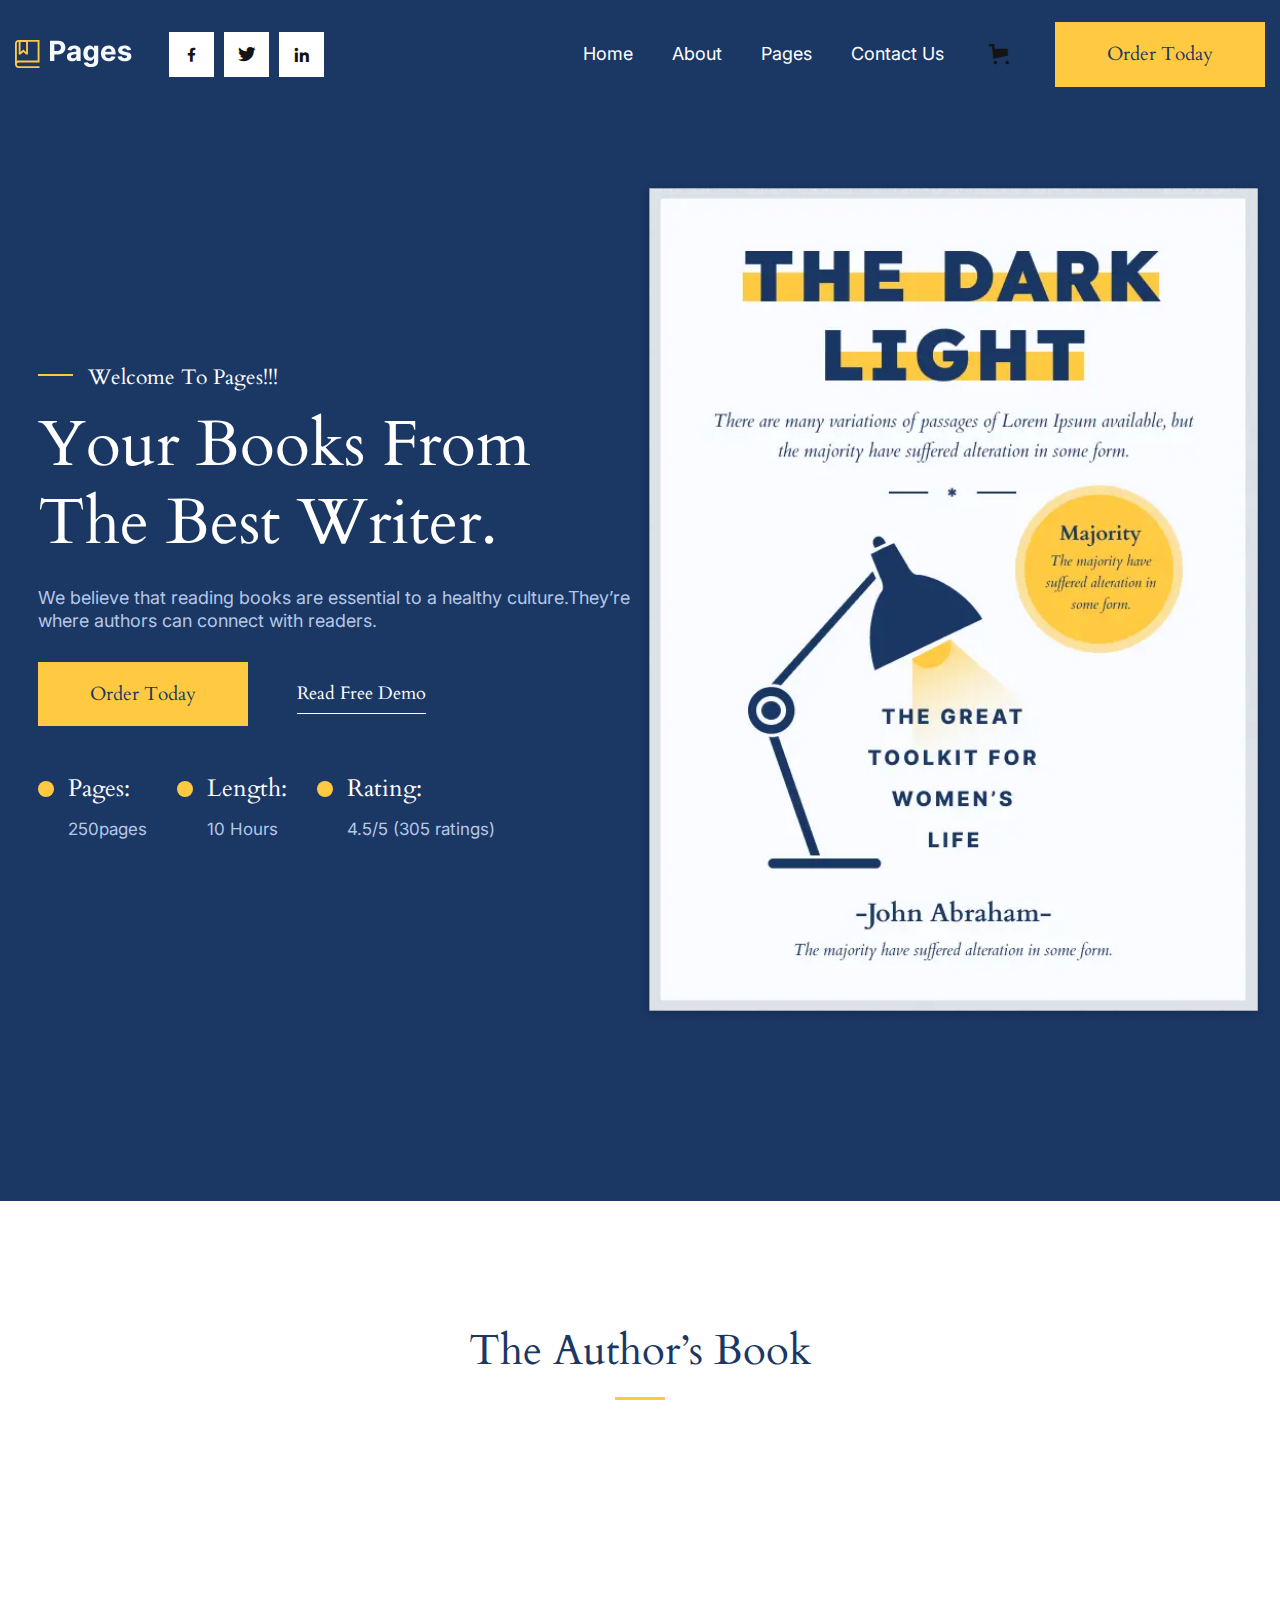
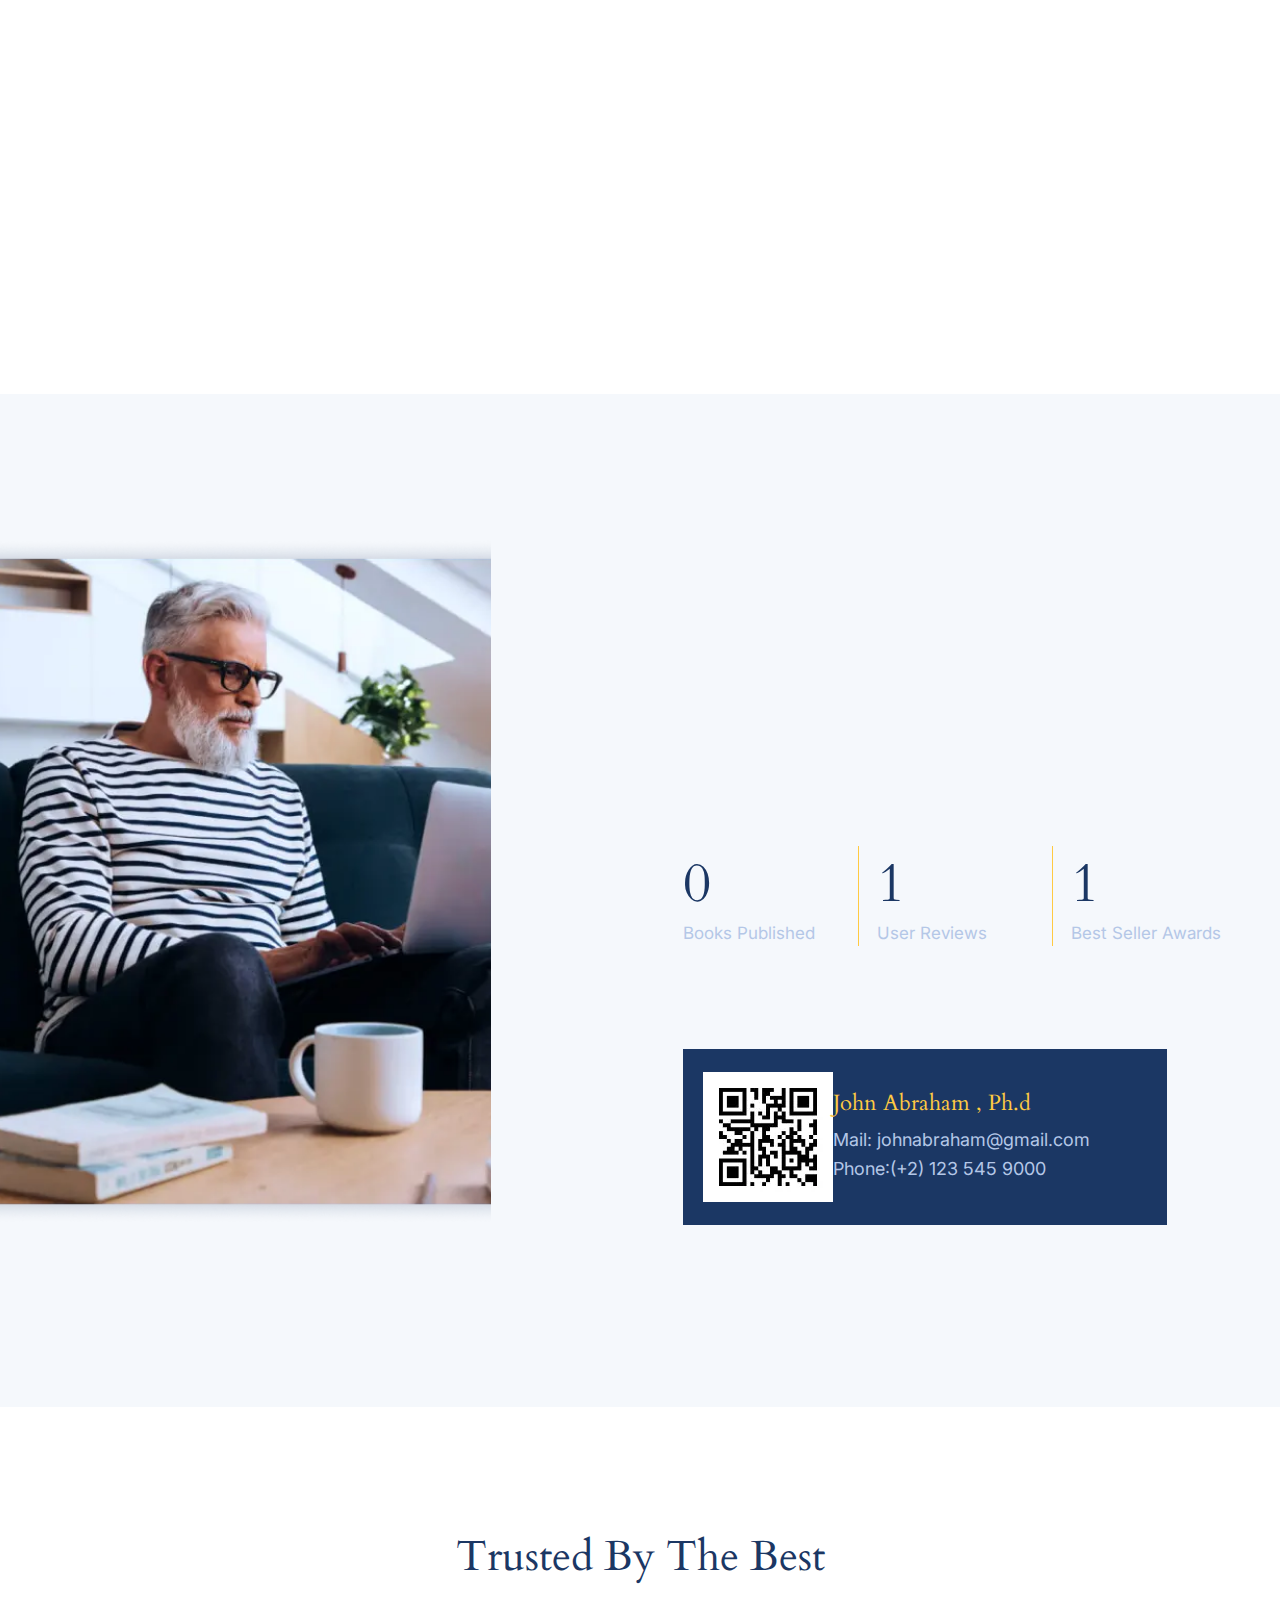
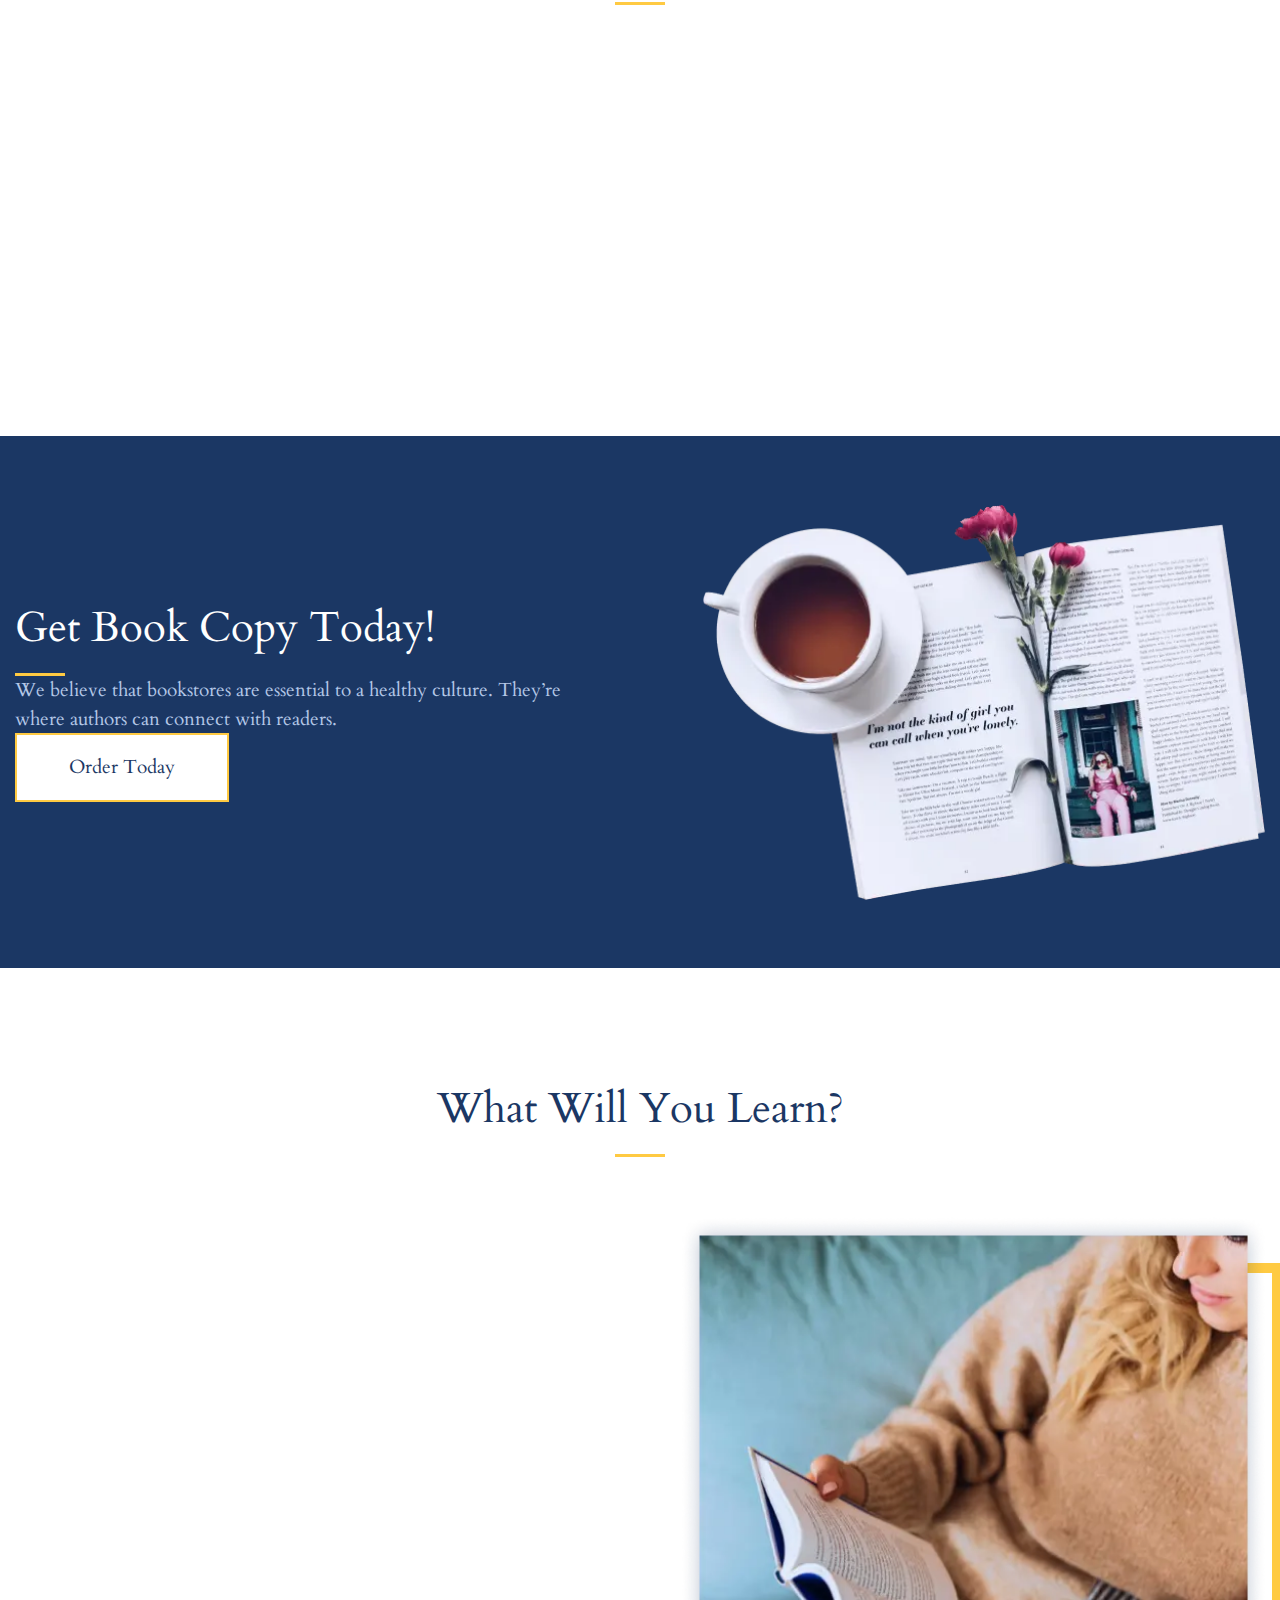
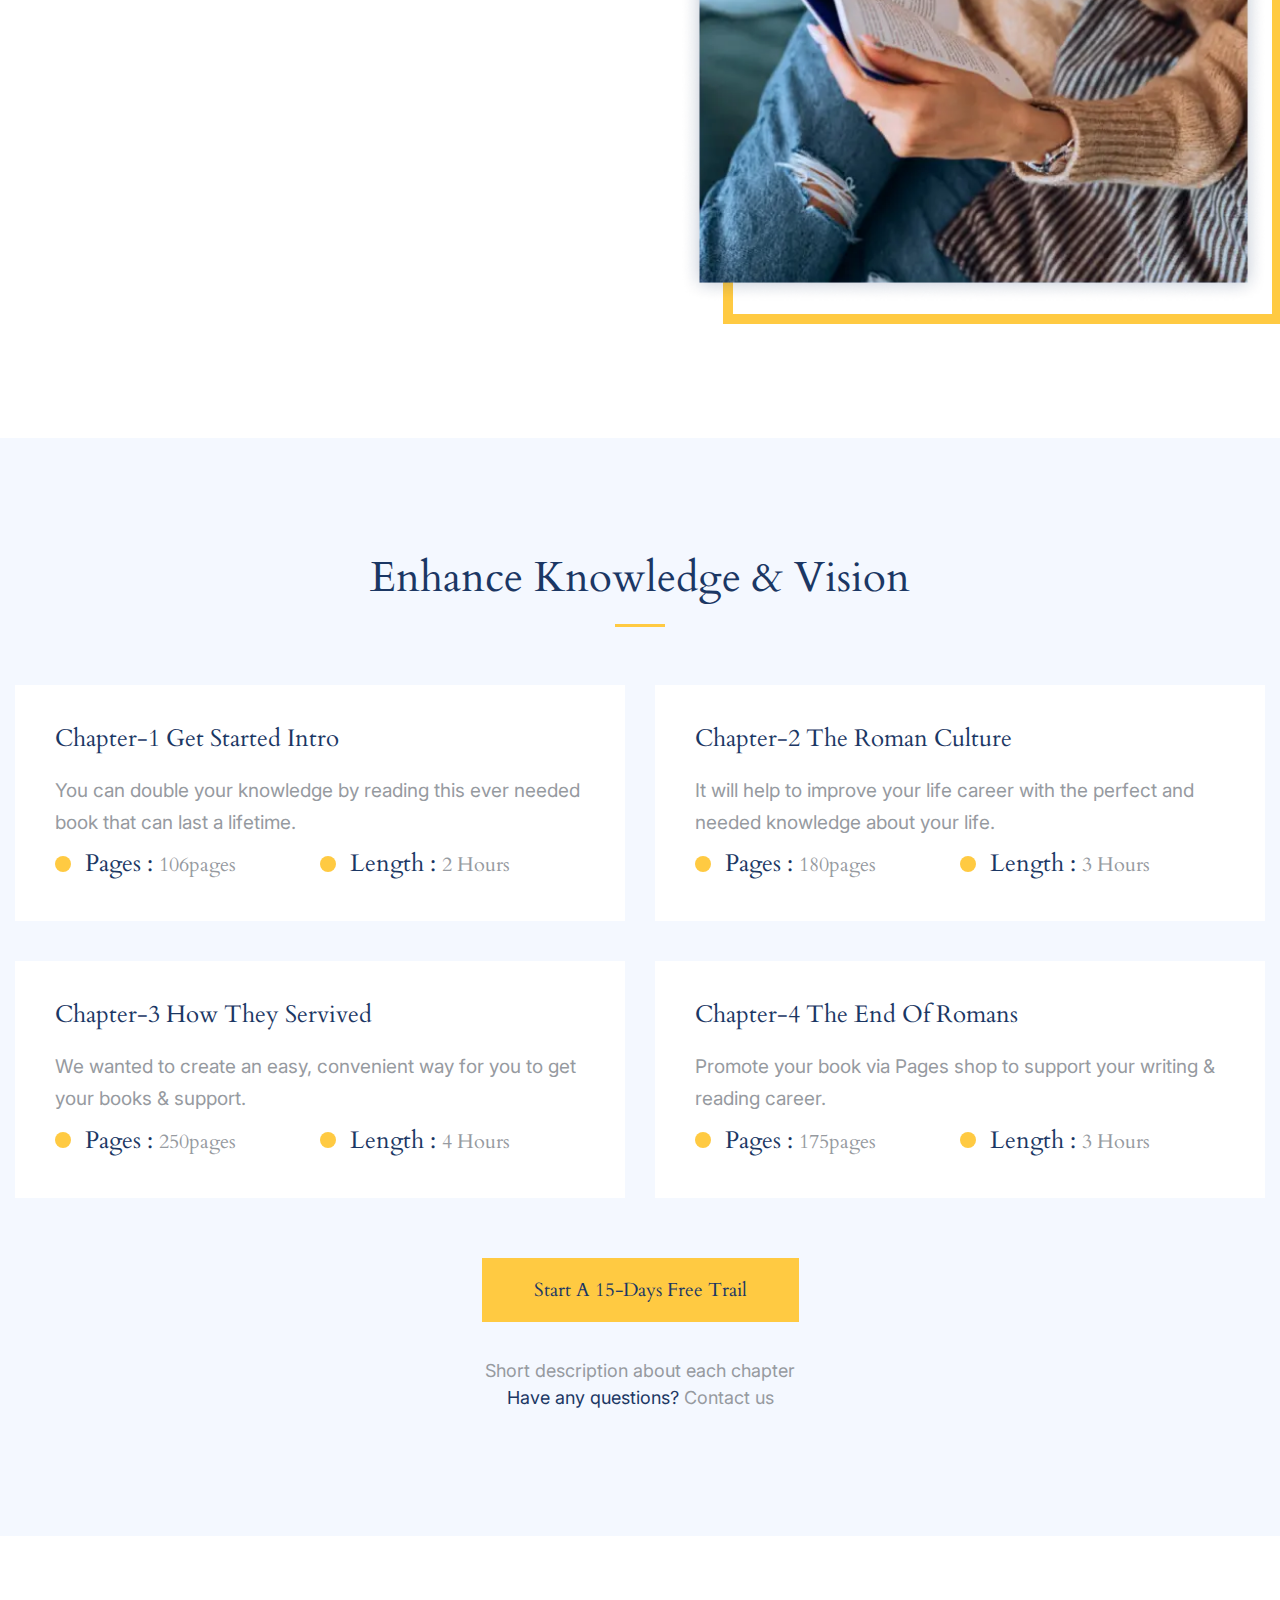
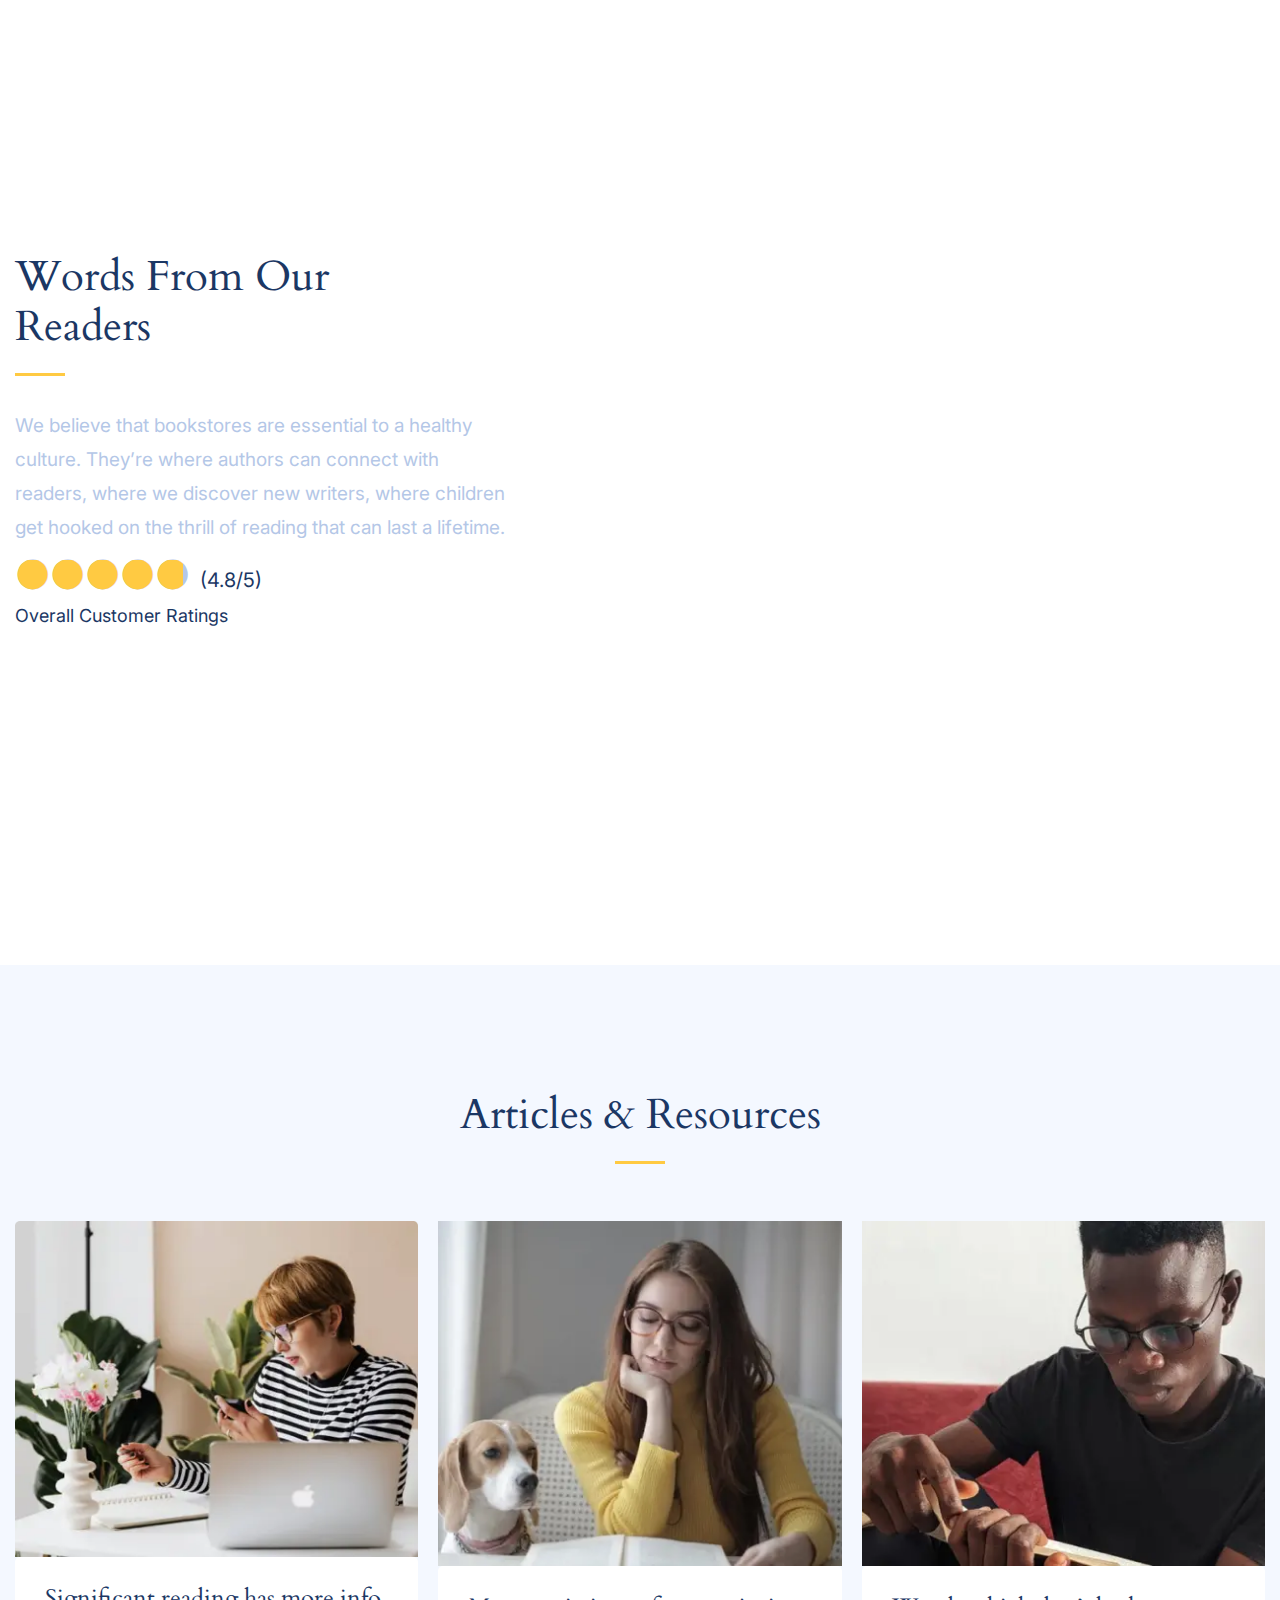
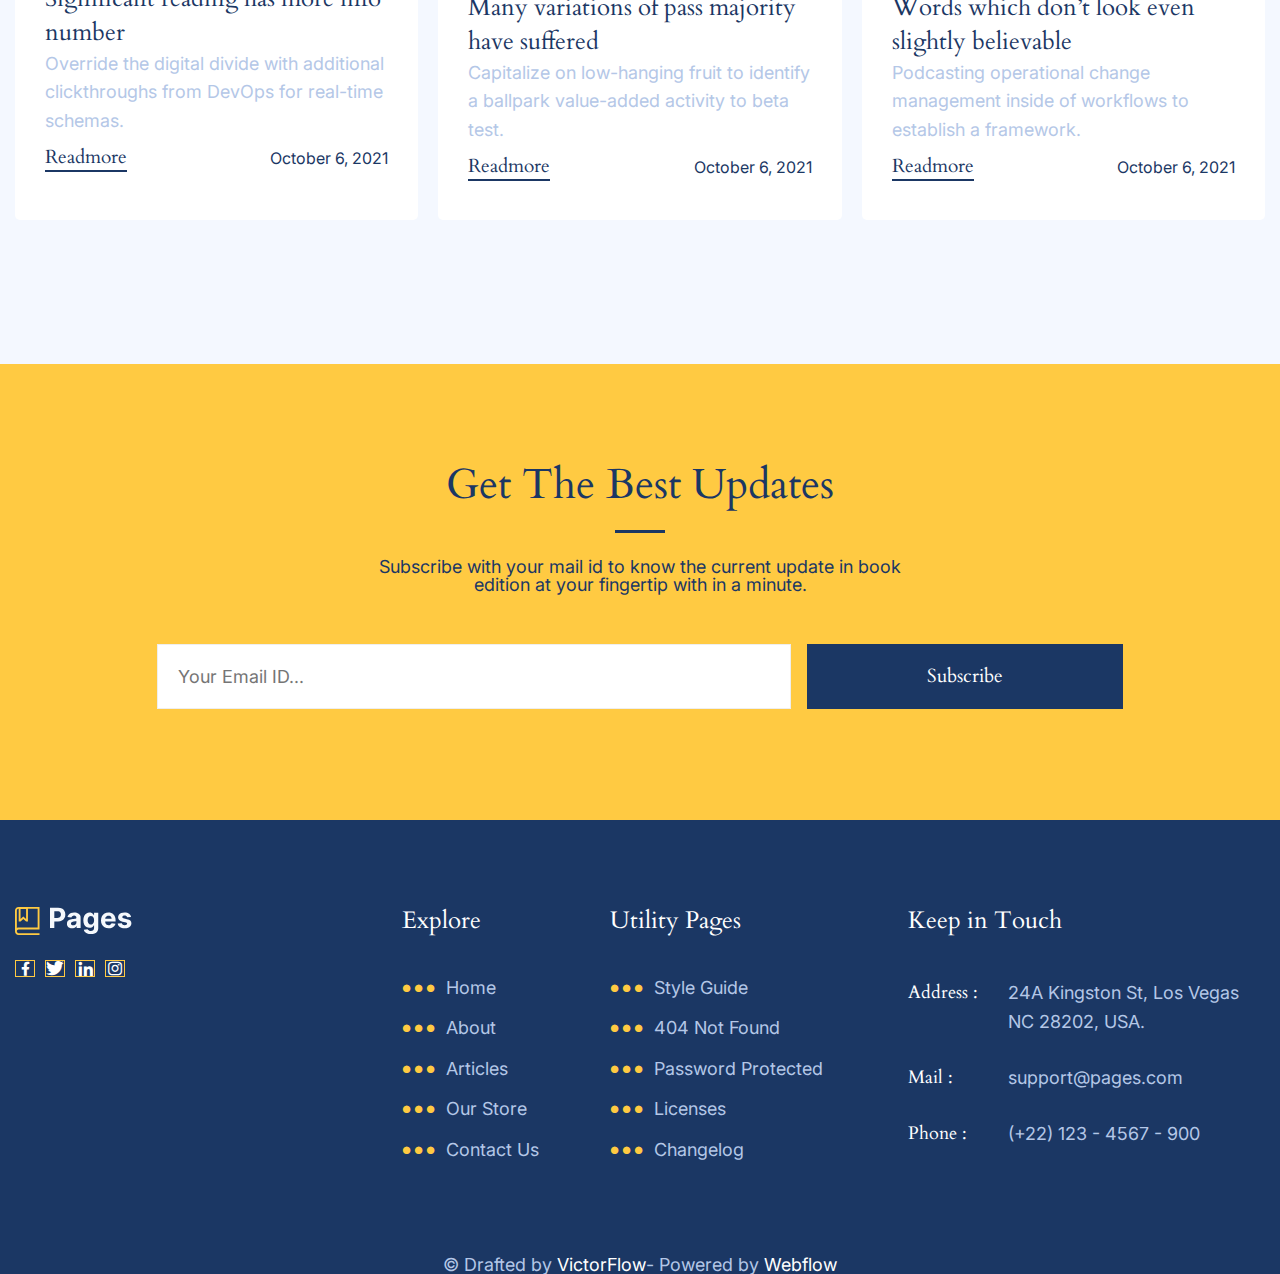
==== commit 2dde1c0f: "Add files via upload" ====
--- a/index.html
+++ b/index.html
@@ -6,7 +6,7 @@
 	<meta charset="UTF-8">
 	<meta name="format-detection" content="telephone=no">
 	<!-- <style>body{opacity: 0;}</style> -->
-	<link rel="stylesheet" href="css/style.min.css?_v=20221121001355">
+	<link rel="stylesheet" href="css/style.min.css?_v=20221121002924">
 	<link rel="shortcut icon" href="favicon.ico">
 	<!-- <meta name="robots" content="noindex, nofollow"> -->
 	<meta name="viewport" content="width=device-width, initial-scale=1.0">
@@ -624,7 +624,7 @@
 </div>
  -->
 
-	<script src="js/app.min.js?_v=20221121001355"></script>
+	<script src="js/app.min.js?_v=20221121002924"></script>
 
 </body>
 
--- a/css/style.min.css
+++ b/css/style.min.css
@@ -1 +1 @@
-@charset "UTF-8";@import url(https://fonts.googleapis.com/css?family=Inter:regular&display=swap);@import url(https://fonts.googleapis.com/css?family=Cardo:regular&display=swap);@font-face{font-family:icons;font-display:swap;src:url(../fonts/icons.woff2) format("woff2"),url(../fonts/icons.woff) format("woff");font-weight:400;font-style:normal}[class*=_icon-]:before{font-family:icons;font-style:normal;font-weight:400;font-variant:normal;text-transform:none;line-height:1;-webkit-font-smoothing:antialiased;-moz-osx-font-smoothing:grayscale}[class*=_icon-]:before{display:block}._icon-basket:before{content:"\e900"}._icon-circle:before{content:"\e901"}._icon-facebook:before{content:"\e902"}._icon-instagramm:before{content:"\e903"}._icon-line:before{content:"\e904"}._icon-linkdln:before{content:"\e905"}._icon-twitter:before{content:"\e906"}*{padding:0;margin:0;border:0}*,:after,:before{-webkit-box-sizing:border-box;box-sizing:border-box}body,html{height:100%;min-width:320px}body{color:#fff;line-height:1;font-family:Inter;font-size:1.125rem;-ms-text-size-adjust:100%;-moz-text-size-adjust:100%;-webkit-text-size-adjust:100%;-webkit-font-smoothing:antialiased;-moz-osx-font-smoothing:grayscale}button,input,textarea{font-family:Inter;font-size:inherit}button{cursor:pointer;color:inherit;background-color:inherit}a{color:inherit}a:link,a:visited{text-decoration:none}a:hover{text-decoration:none}ul li{list-style:none}img{vertical-align:top}h1,h2,h3,h4,h5,h6{font-weight:inherit;font-size:inherit}body{background-color:#1b3764;display:none}.lock body{overflow:hidden;-ms-touch-action:none;touch-action:none}.loaded body{display:block}.wrapper{min-height:100%;display:-webkit-box;display:-ms-flexbox;display:flex;-webkit-box-orient:vertical;-webkit-box-direction:normal;-ms-flex-direction:column;flex-direction:column;overflow:hidden}.wrapper>main{position:relative;z-index:2;-webkit-box-flex:1;-ms-flex:1 1 auto;flex:1 1 auto}.wrapper>*{min-width:0}[class*=__container]{max-width:81.25rem;-webkit-box-sizing:content-box;box-sizing:content-box;margin:0 auto;padding:0 .9375rem}input[type=email],input[type=tel],input[type=text],textarea{-webkit-appearance:none;-moz-appearance:none;appearance:none}.input{border-radius:0!important;width:100%;display:block;padding:20px 20px;border:1px solid #eee}textarea.input{resize:none;padding:0 0}.rating{display:-webkit-box;display:-ms-flexbox;display:flex;-webkit-box-align:end;-ms-flex-align:end;align-items:flex-end;font-size:30px;line-height:.75;-webkit-transition:opacity .3s ease 0s;-o-transition:opacity .3s ease 0s;transition:opacity .3s ease 0s}.rating_big{font-size:2.5rem}.rating.rating_sending{opacity:.2}.rating.rating_set .rating__active,.rating.rating_set .rating__item{cursor:pointer}.rating__body{position:relative}.rating__body::before{content:"●●●●●";display:block;color:#b4c7e7}.rating__active{position:absolute;width:96%;height:100%;top:0;left:0;overflow:hidden}.rating__active::before{content:"●●●●●";position:absolute;width:100%;height:100%;top:0;left:0;color:#ffca42}.rating__items{display:-webkit-box;display:-ms-flexbox;display:flex;position:absolute;width:100%;height:100%;top:0;left:0}.rating__item{-webkit-box-flex:0;-ms-flex:0 0 20%;flex:0 0 20%;height:100%;opacity:0}.rating__value{font-size:50%;line-height:1;padding:0 0 0 10px;color:#1b3764}.rating__value::before{content:"("}.rating__value::after{content:")"}[class*=-ibg]{position:relative}[class*=-ibg] img{position:absolute;width:100%;height:100%;top:0;left:0;-o-object-fit:cover;object-fit:cover}[class*=-ibg_contain] img{-o-object-fit:contain;object-fit:contain}.Welcome__subtitle,.Welcome__title,.barcode-about__name,.block__title,.body-author__title,.body-content__round,.body-content__text,.button,.contacts-footer__title,.content-get__text,.content-trusted__text,.footer__title,.free-welcome__link,.item-card__link,.item-card__title,.item-people__name,.item-people__title,.items-content__title,.rating-about__title,.rating-welcome__title,.round_blue{font-family:Cardo}.button{padding:1.125rem 3.25rem;font-weight:400;font-size:1.1875rem;line-height:150%;text-transform:capitalize;color:#1b3764;background-color:#ffca42;text-align:center}.button_white{background-color:#fff;color:#1b3764;border:2px solid #ffca42}.button_blue{background-color:#1b3764;color:#fff;padding:1.125rem 7.5rem}.block_center{-webkit-box-align:center;-ms-flex-align:center;align-items:center;text-align:center}.block__title{font-size:2.625rem;line-height:120%;text-transform:capitalize;color:#1b3764;display:-webkit-box;display:-ms-flexbox;display:flex;-webkit-box-orient:vertical;-webkit-box-direction:normal;-ms-flex-direction:column;flex-direction:column;gap:20px}.block__title_center{-webkit-box-align:center;-ms-flex-align:center;align-items:center}.block__title_blue{color:#fff}.block__title::after{content:"";height:3px;width:50px;background-color:#ffca42;position:relative}.block__title_line::after{content:"";height:3px;width:50px;background-color:#1b3764;position:relative}.round_blue{font-size:1.5rem;line-height:120%;color:#1b3764;position:relative;-webkit-transform:translate(30px,0);-ms-transform:translate(30px,0);transform:translate(30px,0)}.round::before{content:"";position:absolute;background-color:#ffca42;width:16px;height:16px;border-radius:50%;left:-30px;top:20%}.header{padding:22px 0;position:absolute;width:100%;top:0;left:0;z-index:50}.header._header-scroll{position:fixed;background-color:#1b3764;opacity:.98;top:-200%;height:100px}.header._header-show{-webkit-transition:top .3s ease 0s;-o-transition:top .3s ease 0s;transition:top .3s ease 0s;top:0}.header__container{display:-webkit-box;display:-ms-flexbox;display:flex;-webkit-box-pack:justify;-ms-flex-pack:justify;justify-content:space-between}.header__right{display:-webkit-box;display:-ms-flexbox;display:flex;-webkit-box-align:center;-ms-flex-align:center;align-items:center}.header__left{display:-webkit-box;display:-ms-flexbox;display:flex}.header__logo{display:-webkit-box;display:-ms-flexbox;display:flex;gap:10px;-webkit-box-flex:0;-ms-flex:0 0 82px;flex:0 0 82px;-webkit-box-align:center;-ms-flex-align:center;align-items:center;-webkit-box-pack:center;-ms-flex-pack:center;justify-content:center}.header__social{display:-webkit-box;display:-ms-flexbox;display:flex;gap:10px;-webkit-box-pack:center;-ms-flex-pack:center;justify-content:center;-webkit-box-align:center;-ms-flex-align:center;align-items:center}.header__icon{background-color:#fff;display:-webkit-box;display:-ms-flexbox;display:flex;-webkit-box-pack:center;-ms-flex-pack:center;justify-content:center;-webkit-box-align:center;-ms-flex-align:center;align-items:center}.header__facebook{color:#141414;font-size:.9375rem}.header__twitter{color:#141414;font-size:.9375rem}.header__linkdln{color:#141414;font-size:.9375rem}.header__basket{color:#141414;font-size:1.25rem;text-align:center}.header__button{-ms-flex-item-align:stretch;-ms-grid-row-align:stretch;align-self:stretch}.menu{-webkit-transition:left .3s ease 0s;-o-transition:left .3s ease 0s;transition:left .3s ease 0s}.menu-open .menu{left:0}.menu-open .menu::before{left:0}.menu::before{content:"";position:fixed;top:0;left:-100%;width:100%;height:90px;background-color:#1b3764;opacity:0}.menu__list{display:-webkit-box;display:-ms-flexbox;display:flex}.menu__link{color:#fff}.icon-menu{display:none}.footer{position:relative;z-index:2}.footer__container{display:-ms-grid;display:grid}.footer__content{display:-ms-grid;display:grid;-ms-grid-columns:2fr 1fr 1.5fr 2fr;grid-template-columns:2fr 1fr 1.5fr 2fr;gap:30px}.footer__left{display:-webkit-box;display:-ms-flexbox;display:flex;-webkit-box-orient:vertical;-webkit-box-direction:normal;-ms-flex-direction:column;flex-direction:column;gap:25px}.footer__logo{display:-webkit-box;display:-ms-flexbox;display:flex;gap:10px;-webkit-box-align:start;-ms-flex-align:start;align-items:flex-start;-webkit-box-pack:start;-ms-flex-pack:start;justify-content:flex-start}.footer__social{display:-ms-grid;display:grid;gap:10px;align-self:flex-start;justify-self:flex-start}.footer__icon{border:1px #ffca42 solid;display:-webkit-box;display:-ms-flexbox;display:flex;-webkit-box-pack:center;-ms-flex-pack:center;justify-content:center;-webkit-box-align:center;-ms-flex-align:center;align-items:center;-webkit-transition:all .3s ease 0s;-o-transition:all .3s ease 0s;transition:all .3s ease 0s}.footer__facebook{font-size:.9375rem}.footer__twitter{font-size:.9375rem}.footer__linkdln{font-size:.9375rem}.footer__instagramm{font-size:.9375rem}.footer__item{display:-ms-grid;display:grid;gap:10px;-webkit-box-align:start;-ms-flex-align:start;align-items:start}.footer__title{font-size:1.5rem;line-height:120%}.footer__title:not(:last-child){margin-bottom:1.6875rem}.footer__link{color:#b4c7e7;line-height:170%;display:-webkit-box;display:-ms-flexbox;display:flex;-webkit-transition:all .3s ease 0s;-o-transition:all .3s ease 0s;transition:all .3s ease 0s}.footer__link::before{content:"● ● ●";color:#ffca42;font-size:.625rem;margin-right:11px}.footer__keep{display:-ms-grid;display:grid;-webkit-box-align:start;-ms-flex-align:start;align-items:start;grid-template:27}.footer__bottom{-ms-grid-column-align:center;justify-self:center;color:#b4c7e7}.footer__span{color:#fff}.contacts-footer{display:-ms-grid;display:grid}.contacts-footer__item{display:-webkit-box;display:-ms-flexbox;display:flex;gap:15px}.contacts-footer__title{-webkit-box-flex:0;-ms-flex:0 0 85px;flex:0 0 85px;line-height:150%}.contacts-footer__text{-webkit-box-flex:1;-ms-flex:1 1 auto;flex:1 1 auto;color:#b4c7e7;line-height:160%;-webkit-transition:all .3s ease 0s;-o-transition:all .3s ease 0s;transition:all .3s ease 0s}.Welcome__container{display:-ms-grid;display:grid;-webkit-box-align:center;-ms-flex-align:center;align-items:center}.Welcome__content{display:-webkit-box;display:-ms-flexbox;display:flex;-webkit-box-orient:vertical;-webkit-box-direction:normal;-ms-flex-direction:column;flex-direction:column;-webkit-box-align:start;-ms-flex-align:start;align-items:flex-start;margin-left:23px;-webkit-animation:welcome 1.5s linear;animation:welcome 1.5s linear}@-webkit-keyframes welcome{from{opacity:0;-webkit-transform:translate(-120%,0);transform:translate(-120%,0)}to{opacity:1;-webkit-transform:translate(0,0);transform:translate(0,0)}}@keyframes welcome{from{opacity:0;-webkit-transform:translate(-120%,0);transform:translate(-120%,0)}to{opacity:1;-webkit-transform:translate(0,0);transform:translate(0,0)}}.Welcome__title{-webkit-transform:translate(50px,0);-ms-transform:translate(50px,0);transform:translate(50px,0);position:relative;font-size:1.3125rem;line-height:171%;text-transform:capitalize}.Welcome__title:not(:last-child){margin-bottom:.625rem}.Welcome__title::before{content:"";position:absolute;background-color:#ffca42;width:35px;height:2px;left:-50px;top:40%}.Welcome__subtitle{font-size:4rem;line-height:122%}.Welcome__subtitle:not(:last-child){margin-bottom:1.5rem}.Welcome__text{line-height:128%;color:#b4c7e7}.Welcome__text:not(:last-child){margin-bottom:1.875rem}.Welcome__image-ibg{padding-bottom:135.1351351351%;-webkit-animation:image 1.5s linear;animation:image 1.5s linear}@-webkit-keyframes image{from{opacity:0;-webkit-transform:translate(120%,0);transform:translate(120%,0)}to{opacity:1;-webkit-transform:translate(0,0);transform:translate(0,0)}}@keyframes image{from{opacity:0;-webkit-transform:translate(120%,0);transform:translate(120%,0)}to{opacity:1;-webkit-transform:translate(0,0);transform:translate(0,0)}}.free-welcome{display:-webkit-box;display:-ms-flexbox;display:flex;-webkit-box-align:center;-ms-flex-align:center;align-items:center}.free-welcome:not(:last-child){margin-bottom:.625rem}.free-welcome__link{line-height:160%;text-transform:capitalize;position:relative}.free-welcome__link::after{content:"";width:100%;height:1px;position:absolute;bottom:-20%;left:0;background-color:#fff}.rating-welcome{-webkit-transform:translate(30px,0);-ms-transform:translate(30px,0);transform:translate(30px,0);display:-webkit-box;display:-ms-flexbox;display:flex;gap:60px}.rating-welcome__title{position:relative;font-size:1.5rem;line-height:120%}.rating-welcome__title:not(:last-child){margin-bottom:.75rem}.rating-welcome__title::before{content:"";position:absolute;background-color:#ffca42;width:16px;height:16px;border-radius:50%;left:-30px;top:20%}.rating-welcome__text{font-size:1.0625rem;line-height:160%;color:#b4c7e7}.Author{background-color:#fff}.Author__container{display:-ms-grid;display:grid}.column-author{display:-ms-grid;display:grid;gap:20px}.column-author__item{opacity:0;display:-ms-grid;display:grid;-webkit-box-align:center;-ms-flex-align:center;align-items:center}.column-author__item._watcher-view{-webkit-animation:opacity 1s linear forwards;animation:opacity 1s linear forwards}@-webkit-keyframes opacity{0%{-webkit-transform:scale(0);transform:scale(0)}100%{-webkit-transform:scale(1);transform:scale(1);opacity:1}}@keyframes opacity{0%{-webkit-transform:scale(0);transform:scale(0)}100%{-webkit-transform:scale(1);transform:scale(1);opacity:1}}.column-author__image-ibg{padding-bottom:134.0350877193%}.body-author{display:-ms-grid;display:grid;gap:10px}.body-author__title{color:#1b3764;font-size:2rem;line-height:120%}.body-author__price{color:#ffca42;font-size:1.3125rem;line-height:157%}.body-author__text{color:#b4c7e7;font-size:1.1875rem;line-height:150%}.body-author__round:not(:last-child){margin-bottom:1.6875rem}.body-author__button{-ms-grid-column-align:start;justify-self:start}.About{background-color:#f5f8fc}.About__container{display:-ms-grid;display:grid}.About__image-ibg{padding-bottom:118.0952380952%;position:relative}.About__content{display:-ms-grid;display:grid;gap:33px}.About__block{opacity:0}.About__block._watcher-view{-webkit-animation:right 1s linear forwards;animation:right 1s linear forwards}@-webkit-keyframes right{0%{-webkit-transform:translate(120%,0);transform:translate(120%,0);opacity:0}100%{-webkit-transform:translate(0,0);transform:translate(0,0);opacity:1}}@keyframes right{0%{-webkit-transform:translate(120%,0);transform:translate(120%,0);opacity:0}100%{-webkit-transform:translate(0,0);transform:translate(0,0);opacity:1}}.About__text{opacity:0;color:#b4c7e7;font-size:1.1875rem;line-height:180%}.About__text._watcher-view{-webkit-animation:right 1s linear .8s forwards;animation:right 1s linear .8s forwards}@keyframes right{0%{-webkit-transform:translate(120%,0);transform:translate(120%,0);opacity:0}100%{-webkit-transform:translate(0,0);transform:translate(0,0);opacity:1}}.About__rating:not(:last-child){margin-bottom:3.4375rem}.rating-about{display:-ms-grid;display:grid}.rating-about__before{position:relative;gap:25px}.rating-about__before:not(:first-child)::before{content:"";height:6.25rem;width:1px;background-color:#ffca42;top:0;left:-10%;position:absolute}.rating-about__item{display:-webkit-box;display:-ms-flexbox;display:flex;-webkit-box-orient:vertical;-webkit-box-direction:normal;-ms-flex-direction:column;flex-direction:column}.rating-about__title{color:#1b3764;font-size:3.4375rem;line-height:140%}.rating-about__text{color:#b4c7e7;font-size:17px;line-height:127%}.barcode-about{max-width:484px;background-color:#1b3764;padding:.9375rem 1.25rem;display:-webkit-box;display:-ms-flexbox;display:flex;-webkit-box-align:center;-ms-flex-align:center;align-items:center}.barcode-about__body{display:-ms-grid;display:grid}.barcode-about__name{color:#ffca42;font-size:1.375rem;line-height:120%}.barcode-about__name:not(:last-child){margin-bottom:.625rem}.barcode-about__mail{color:#b4c7e7;line-height:158%}.barcode-about__phone{color:#b4c7e7;line-height:158%}.Trusted{background-color:#fff}.Trusted__container{display:-ms-grid;display:grid}.Trusted__content{display:-ms-grid;display:grid;gap:16px;-webkit-box-pack:justify;-ms-flex-pack:justify;justify-content:space-between;justify-items:center;text-align:center}.content-trusted__item{opacity:0;display:-ms-grid;display:grid;justify-items:center;-webkit-box-align:start;-ms-flex-align:start;align-items:start;-ms-flex-line-pack:start;align-content:start}.content-trusted__item._watcher-view{-webkit-animation:opacity 1s linear forwards;animation:opacity 1s linear forwards}.content-trusted__item._watcher-view:nth-child(1){-webkit-animation:opacity 1s linear forwards;animation:opacity 1s linear forwards}.content-trusted__item._watcher-view:nth-child(2){-webkit-animation:opacity 1s linear forwards .2s;animation:opacity 1s linear forwards .2s}.content-trusted__item._watcher-view:nth-child(3){-webkit-animation:opacity 1s linear forwards .4s;animation:opacity 1s linear forwards .4s}.content-trusted__item._watcher-view:nth-child(4){-webkit-animation:opacity 1s linear forwards .8s;animation:opacity 1s linear forwards .8s}@keyframes opacity{0%{-webkit-transform:scale(0);transform:scale(0)}100%{-webkit-transform:scale(1);transform:scale(1);opacity:1}}.content-trusted__img:not(:last-child){margin-bottom:1.375rem}.content-trusted__title{font-size:1.5rem;color:#1b3764;line-height:140%}.content-trusted__title:not(:last-child){margin-bottom:1rem}.content-trusted__text{font-size:1.1875rem;color:#b4c7e7;line-height:150%}.Get__container{display:-ms-grid;display:grid;-webkit-box-align:center;-ms-flex-align:center;align-items:center}.Get__image-ibg{padding-bottom:70.3571428571%}.content-get{display:-ms-grid;display:grid}.content-get__text{font-size:1.1875rem;color:#b4c7e7;line-height:150%}.content-get__button{-ms-grid-column-align:start;justify-self:start}.Learn{background-color:#fff}.Learn__container{display:-ms-grid;display:grid}.content-learn{display:-ms-grid;display:grid;-webkit-box-align:center;-ms-flex-align:center;align-items:center}.content-learn__image-ibg{position:relative;padding-bottom:118.1308411215%}.content-learn__image-ibg::before{content:"";height:96%;width:96%;position:absolute;border:10px solid #ffca42;bottom:-3%;right:-3%}.body-content{display:-ms-grid;display:grid;gap:30px}.body-content__item{opacity:0;background-color:#f4f8ff;display:-webkit-box;display:-ms-flexbox;display:flex;-webkit-box-orient:vertical;-webkit-box-direction:normal;-ms-flex-direction:column;flex-direction:column;gap:30px;padding:30px}.body-content__item._watcher-view{-webkit-animation:opacity 1s linear forwards;animation:opacity 1s linear forwards}.body-content__item._watcher-view:nth-child(1){-webkit-animation:opacity 1s linear forwards;animation:opacity 1s linear forwards}.body-content__item._watcher-view:nth-child(2){-webkit-animation:opacity 1s linear forwards .2s;animation:opacity 1s linear forwards .2s}.body-content__item._watcher-view:nth-child(3){-webkit-animation:opacity 1s linear forwards .4s;animation:opacity 1s linear forwards .4s}.body-content__item._watcher-view:nth-child(4){-webkit-animation:opacity 1s linear forwards .8s;animation:opacity 1s linear forwards .8s}@keyframes opacity{0%{-webkit-transform:scale(0);transform:scale(0)}100%{-webkit-transform:scale(1);transform:scale(1);opacity:1}}.body-content__round{display:-webkit-inline-box;display:-ms-inline-flexbox;display:inline-flex;-webkit-box-pack:center;-ms-flex-pack:center;justify-content:center;-webkit-box-align:center;-ms-flex-align:center;align-items:center;height:50px;width:50px;background-color:#ffca42;border-radius:50%;text-align:center;font-size:1.4375rem;color:#1b3764;line-height:125%}.body-content__text{font-size:1.5rem;color:#1b3764;line-height:140%}.Vision{background-color:#f4f8ff}.Vision__container{display:-ms-grid;display:grid}.content-vision{display:-ms-grid;display:grid;justify-items:center}.content-vision__items:not(:last-child){margin-bottom:3.75rem}.content-vision__button:not(:last-child){margin-bottom:2.1875rem}.content-vision__footer{text-align:center}.content-vision__text{color:#969aa0;display:inline-block;line-height:150%}.content-vision__link{display:inline-block;color:#1b3764}.items-content{display:-ms-grid;display:grid;row-gap:40px;-webkit-column-gap:30px;-moz-column-gap:30px;column-gap:30px}.items-content__item{background-color:#fff;padding:40px;display:-ms-grid;display:grid}.items-content__title{font-size:1.5rem;color:#1b3764;line-height:120%}.items-content__title:not(:last-child){margin-bottom:1.3125rem}.items-content__text{font-size:1.1875rem;color:#969aa0;line-height:170%}.items-content__text:not(:last-child){margin-bottom:.625rem}.page-content{display:-ms-grid;display:grid}.page-content__round{display:inline-block}.page-content__amount{font-size:1.25rem;color:#969aa0;line-height:160%}.Words{background-color:#fff}.Words__container{display:-ms-grid;display:grid;gap:30px;-webkit-box-align:center;-ms-flex-align:center;align-items:center}.content-words{display:-webkit-box;display:-ms-flexbox;display:flex;-webkit-box-orient:vertical;-webkit-box-direction:normal;-ms-flex-direction:column;flex-direction:column}.content-words__block:not(:last-child){margin-bottom:2.0625rem}.content-words__text{font-size:1.1875rem;color:#b4c7e7;line-height:180%}.content-words__text:not(:last-child){margin-bottom:.875rem}.content-words__rating:not(:last-child){margin-bottom:.75rem}.content-words__footer{color:#1b3764;line-height:160%}.people-words{-webkit-perspective:700px;perspective:700px;display:-ms-grid;display:grid;gap:20px}.people-words__item{-webkit-transform-style:preserve-3d;transform-style:preserve-3d;opacity:0}.people-words__item._watcher-view{-webkit-transform:rotateY(-180deg);transform:rotateY(-180deg)}.people-words__item._watcher-view:nth-child(1){-webkit-animation:rotate .6s linear forwards;animation:rotate .6s linear forwards}.people-words__item._watcher-view:nth-child(2){-webkit-animation:rotate .6s linear forwards .6s;animation:rotate .6s linear forwards .6s}.people-words__item._watcher-view:nth-child(3){-webkit-animation:rotate .6s linear forwards 1.2s;animation:rotate .6s linear forwards 1.2s}@-webkit-keyframes rotate{0%{-webkit-transform:rotateY(-180deg);transform:rotateY(-180deg);opacity:1}100%{-webkit-transform:rotateY(0);transform:rotateY(0);opacity:1}}@keyframes rotate{0%{-webkit-transform:rotateY(-180deg);transform:rotateY(-180deg);opacity:1}100%{-webkit-transform:rotateY(0);transform:rotateY(0);opacity:1}}.people-words__item:nth-child(even){-ms-grid-row-span:2;grid-row:span 2;-ms-grid-row-align:center;align-self:center}.item-people{background-color:#1b3764;padding:30px 35px;display:-ms-grid;display:grid;gap:13px;-webkit-box-align:center;-ms-flex-align:center;align-items:center}.item-people__who{display:-ms-grid;display:grid;-ms-grid-columns:85px 1fr;grid-template-columns:85px 1fr;gap:20px}.item-people__body{-ms-flex-item-align:center;-ms-grid-row-align:center;align-self:center}.item-people__name{font-size:1.5rem;color:#fff;line-height:120%}.item-people__title{font-size:1.375rem;color:#fff;line-height:150%}.item-people__text{color:#b4c7e7}.Articles{background-color:#f4f8ff}.Articles__container{display:-ms-grid;display:grid}.cards-articles{display:-ms-grid;display:grid;gap:20px}.item-card{display:-ms-grid;display:grid}.item-card__imgage-ibg{padding-bottom:83.3333333333%}.item-card__wrap{padding:25px 30px 30px 30px;background-color:#fff;border-radius:5px}.item-card__title{font-size:1.5rem;line-height:140%;color:#1b3764}.item-card__title:not(:last-child){margin-bottom:1.25rem}.item-card__text{line-height:160%;color:#b4c7e7}.item-card__text:not(:last-child){margin-bottom:.625rem}.item-card__footer{display:-webkit-box;display:-ms-flexbox;display:flex;-webkit-box-pack:justify;-ms-flex-pack:justify;justify-content:space-between}.item-card__link{font-size:1.1875rem;line-height:120%;text-transform:capitalize;color:#1b3764;position:relative;-webkit-transition:all .3s ease 0s;-o-transition:all .3s ease 0s;transition:all .3s ease 0s}.item-card__link::after{content:"";width:100%;height:2px;background-color:#1b3764;position:absolute;bottom:0;left:0}.item-card__date{font-size:1rem;color:#1b3764;line-height:160%}.Best{background-color:#ffca42}.Best__container{display:-ms-grid;display:grid;justify-items:center;text-align:center}.Best__block:not(:last-child){margin-bottom:1.5625rem}.Best__text{color:#1b3764;max-width:550px}.Best__text:not(:last-child){margin-bottom:3.125rem}.Best__form{display:-ms-grid;display:grid;gap:16px}@media (min-width:29.99875em){.rating-about{-ms-grid-columns:(1fr)[3];grid-template-columns:repeat(3,1fr)}}@media (min-width:47.99875em){.Trusted__content{-ms-grid-columns:(1fr)[2];grid-template-columns:repeat(2,1fr)}.Get__container{-ms-grid-columns:(1fr)[2];grid-template-columns:repeat(2,1fr)}.items-content{-ms-grid-columns:(1fr)[2];grid-template-columns:repeat(2,1fr)}.Best__form{-ms-grid-columns:3fr 1fr;grid-template-columns:3fr 1fr}}@media (min-width:61.99875em){.footer__social{-ms-grid-columns:(1fr)[4];grid-template-columns:repeat(4,1fr)}.Welcome__container{-ms-grid-columns:(1fr)[2];grid-template-columns:repeat(2,1fr)}.column-author{-ms-grid-columns:(1fr)[2];grid-template-columns:repeat(2,1fr)}.About__container{-ms-grid-columns:(1fr)[2];grid-template-columns:repeat(2,1fr)}.About__image-ibg{-webkit-transform:translate(-30px,0);-ms-transform:translate(-30px,0);transform:translate(-30px,0)}.Trusted__content{-ms-grid-columns:(1fr)[4];grid-template-columns:repeat(4,1fr)}.page-content{-ms-grid-columns:(1fr)[2];grid-template-columns:repeat(2,1fr)}.Words__container{-ms-grid-columns:500px 1fr;grid-template-columns:500px 1fr}.cards-articles{-ms-grid-columns:(1fr)[3];grid-template-columns:repeat(3,1fr)}}@media (min-width:61.99875em) and (min-width:83.125em){.Welcome__container{-webkit-column-gap:4.6875rem;-moz-column-gap:4.6875rem;column-gap:4.6875rem}}@media (min-width:61.99875em) and (min-width:81.25em){.About__container{gap:5.625rem}}@media (min-width:81.25em){.footer__container{gap:5.9375rem}.Author__container{gap:3.75rem}.About__image-ibg{margin-right:5rem}.content-learn{gap:5.625rem}.Best__input{padding-left:9.375rem}.Best__input{padding-right:9.375rem}}@media (min-width:83.125em){.header__container{padding-bottom:1.25rem}.header__right{gap:3.125rem}.header__left{gap:2.5rem}.header__icon{width:2.8125rem}.header__icon{height:2.8125rem}.menu__list{gap:2.5rem}.footer{padding-top:5.625rem}.footer{padding-bottom:1.5625rem}.footer__icon{width:3.4375rem}.footer__icon{height:3.4375rem}.contacts-footer{gap:1.75rem}.Welcome__container{padding-top:11.5625rem}.Welcome__container{padding-bottom:11.5625rem}.Welcome__container{row-gap:2.5rem}.free-welcome{gap:3.125rem}.rating-welcome{padding-top:2.5rem}.Author__container{padding-top:8.125rem}.Author__container{padding-bottom:9.375rem}.About__container{padding-top:9.375rem}.About__container{padding-bottom:11.875rem}.barcode-about{gap:2.5rem}.Trusted__container{padding-top:8.125rem}.Trusted__container{padding-bottom:8.125rem}.Trusted__container{gap:3.125rem}.Get__container{padding-top:4.375rem}.Get__container{padding-bottom:4.375rem}.Get__container{gap:8.125rem}.content-get{gap:1.6875rem}.Learn__container{padding-top:7.5rem}.Learn__container{padding-bottom:8.75rem}.Learn__container{gap:3.75rem}.Vision__container{padding-top:7.5rem}.Vision__container{padding-bottom:8.125rem}.Vision__container{gap:3.75rem}.Words__container{padding-top:8.125rem}.Words__container{padding-bottom:9.375rem}.people-words{-ms-grid-columns:(1fr)[2];grid-template-columns:repeat(2,1fr)}.Articles__container{padding-top:8.125rem}.Articles__container{padding-bottom:9.375rem}.Articles__container{gap:3.75rem}.Best__container{padding-top:6.25rem}.Best__container{padding-bottom:7.1875rem}}@media (min-width:550px){.column-author__item{-ms-grid-columns:(1fr)[2];grid-template-columns:repeat(2,1fr)}}@media (min-width:550px) and (min-width:83.125em){.column-author__item{gap:1.875rem}}@media (min-width:600px){.body-content{-ms-grid-columns:(1fr)[2];grid-template-columns:repeat(2,1fr)}}@media (min-width:1200px){.content-learn{-ms-grid-columns:(1fr)[2];grid-template-columns:repeat(2,1fr)}}@media (max-width:1200px){.content-learn__image-ibg::before{display:none}}@media (max-width:62em){.header__right{gap:1.25rem}.header__left{gap:1.25rem}.footer__container{gap:1.25rem}.Author__container{gap:1.25rem}.About__image-ibg{margin-right:1.25rem}.content-learn{gap:.625rem}.Best__input{padding-left:1.875rem}.Best__input{padding-right:1.875rem}}@media (max-width:600px){.rating-welcome{-webkit-box-orient:vertical;-webkit-box-direction:normal;-ms-flex-direction:column;flex-direction:column}.rating-welcome__title::before{left:-5px}.body-content__item{-webkit-box-align:center;-ms-flex-align:center;align-items:center;text-align:center}}@media (max-width:600px) and (max-width:600px){.rating-welcome{-webkit-transform:translate(15px,0);-ms-transform:translate(15px,0);transform:translate(15px,0)}}@media (max-width:550px) and (max-width:20em){.header__social{margin-bottom:2.5rem}.header__basket{margin-bottom:2.5rem}}@media (max-width:550px){.header__button{margin:0 15px}.body-author{justify-items:center;text-align:center}.body-author__button{-ms-grid-column-align:center;justify-self:center}}@media (max-width:20em){.header__container{padding-bottom:1.25rem}.header__icon{width:2.8125rem}.header__icon{height:2.8125rem}.menu__list{gap:1.25rem}.footer{padding-top:1.875rem}.footer{padding-bottom:1.5625rem}.footer__icon{width:3.4375rem}.footer__icon{height:3.4375rem}.contacts-footer{gap:1.25rem}.Welcome__container{padding-top:4.375rem}.Welcome__container{padding-bottom:1.875rem}.Welcome__container{row-gap:1.25rem}.free-welcome{gap:1.875rem}.rating-welcome{padding-top:1.25rem}.Author__container{padding-top:1.875rem}.Author__container{padding-bottom:1.875rem}.About__container{padding-top:1.875rem}.About__container{padding-bottom:1.875rem}.barcode-about{gap:2.5rem}.Trusted__container{padding-top:1.875rem}.Trusted__container{padding-bottom:1.875rem}.Trusted__container{gap:1.875rem}.Get__container{padding-top:1.875rem}.Get__container{padding-bottom:1.875rem}.Get__container{gap:1.875rem}.content-get{gap:1.6875rem}.Learn__container{padding-top:1.875rem}.Learn__container{padding-bottom:1.875rem}.Learn__container{gap:1.25rem}.Vision__container{padding-top:1.875rem}.Vision__container{padding-bottom:1.875rem}.Vision__container{gap:1.25rem}.Words__container{padding-top:1.875rem}.Words__container{padding-bottom:1.875rem}.Articles__container{padding-top:1.875rem}.Articles__container{padding-bottom:1.875rem}.Articles__container{gap:.625rem}.Best__container{padding-top:1.875rem}.Best__container{padding-bottom:1.875rem}}@media (max-width:83.125em){.item-people{justify-items:center;text-align:center}}@media (max-width:61.99875em){.rating_big{-webkit-box-pack:center;-ms-flex-pack:center;justify-content:center}.block__title_after{-webkit-box-align:center;-ms-flex-align:center;align-items:center}.menu{background-color:#1b3764;opacity:.98;position:fixed;width:100%;height:100%;top:0;left:-100%}.menu__list{display:-ms-grid;display:grid;gap:3.125rem;text-align:center}.menu__link{font-size:1.875rem;opacity:1}.icon-menu{display:block;position:relative;width:30px;height:18px;cursor:pointer;z-index:5}.icon-menu span,.icon-menu::after,.icon-menu::before{content:"";-webkit-transition:all .3s ease 0s;-o-transition:all .3s ease 0s;transition:all .3s ease 0s;left:0;position:absolute;width:100%;height:2px;background-color:#000}.icon-menu::before{top:0}.icon-menu::after{bottom:0}.icon-menu span{top:calc(50% - 1px)}.menu-open .icon-menu span{-webkit-transform:scale(0);-ms-transform:scale(0);transform:scale(0)}.menu-open .icon-menu::before{-webkit-transform:rotate(-45deg);-ms-transform:rotate(-45deg);transform:rotate(-45deg);top:calc(50% - 1px)}.menu-open .icon-menu::after{-webkit-transform:rotate(45deg);-ms-transform:rotate(45deg);transform:rotate(45deg);bottom:calc(50% - 1px)}.footer__content{-ms-grid-columns:150px 1fr;grid-template-columns:150px 1fr}.footer__social{-ms-flex-item-align:center;-ms-grid-row-align:center;align-self:center}.footer__item{display:none}.Welcome__container{text-align:center}.Welcome__content{-webkit-box-align:center;-ms-flex-align:center;align-items:center}.About__image-ibg{margin-left:1.25rem}.rating-about:not(:last-child){margin-bottom:1.875rem}.barcode-about{-ms-grid-column-align:center;justify-self:center}.page-content{gap:15px}.Words__container{justify-items:center;text-align:center}.content-words__block{-webkit-box-align:center;-ms-flex-align:center;align-items:center}}@media (max-width:61.99875em) and (max-width:48em){.header__right{gap:3.125rem}.header__left{gap:3.125rem}}@media (max-width:61.99875em) and (max-width:20em){.header__social{gap:.625rem}.menu{padding-top:6.25rem}.menu__list{margin-bottom:2.5rem}}@media (max-width:61.99875em) and (max-width:61.99875em){.menu{overflow:auto}}@media (max-width:47.99875em){.button{-ms-grid-column-align:stretch;justify-self:stretch}.content-get{justify-items:center;text-align:center}.content-get__button{-ms-grid-column-align:stretch;justify-self:stretch}.block__title{-webkit-box-align:center;-ms-flex-align:center;align-items:center}.items-content{justify-items:center;text-align:center;-webkit-box-pack:center;-ms-flex-pack:center;justify-content:center}.Best__input{-ms-grid-column-align:stretch;justify-self:stretch}}@media (max-width:29.99875em){.footer__content{-ms-grid-columns:1fr;grid-template-columns:1fr;justify-items:center}.footer__logo{-webkit-box-pack:center;-ms-flex-pack:center;justify-content:center}.footer__social{-ms-grid-columns:(1fr)[4];grid-template-columns:repeat(4,1fr)}.footer__title{text-align:center}.free-welcome{-webkit-box-orient:vertical;-webkit-box-direction:normal;-ms-flex-direction:column;flex-direction:column}.rating-about{-ms-grid-column-align:center;justify-self:center;gap:20px}.rating-about__before:first-child::before{content:"";height:6.25rem;width:1px;background-color:#ffca42;top:0;left:-10%;position:absolute}.barcode-about{-webkit-box-orient:vertical;-webkit-box-direction:normal;-ms-flex-direction:column;flex-direction:column}.barcode-about__body{justify-items:center}}@media (min-width:20em) and (max-width:83.125em){.header__container{padding-bottom:clamp(1.25rem ,1.25rem + 0 ,1.25rem)}.header__icon{width:clamp(2.8125rem ,2.8125rem + 0 ,2.8125rem)}.header__icon{height:clamp(2.8125rem ,2.8125rem + 0 ,2.8125rem)}.menu__list{gap:clamp(1.25rem ,.853960396rem + 1.9801980198vw ,2.5rem)}.footer{padding-top:clamp(1.875rem ,.6868811881rem + 5.9405940594vw ,5.625rem)}.footer{padding-bottom:clamp(1.5625rem ,1.5625rem + 0 ,1.5625rem)}.footer__icon{width:clamp(3.4375rem ,3.4375rem + 0 ,3.4375rem)}.footer__icon{height:clamp(3.4375rem ,3.4375rem + 0 ,3.4375rem)}.contacts-footer{gap:clamp(1.25rem ,1.0915841584rem + .7920792079vw ,1.75rem)}.Welcome__container{padding-top:clamp(4.375rem ,2.0977722772rem + 11.3861386139vw ,11.5625rem)}.Welcome__container{padding-bottom:clamp(1.875rem ,-1.1943069307rem + 15.3465346535vw ,11.5625rem)}.Welcome__container{row-gap:clamp(1.25rem ,.853960396rem + 1.9801980198vw ,2.5rem)}.free-welcome{gap:clamp(1.875rem ,1.478960396rem + 1.9801980198vw ,3.125rem)}.rating-welcome{padding-top:clamp(1.25rem ,.853960396rem + 1.9801980198vw ,2.5rem)}.Author__container{padding-top:clamp(1.875rem ,-.1051980198rem + 9.900990099vw ,8.125rem)}.Author__container{padding-bottom:clamp(1.875rem ,-.5012376238rem + 11.8811881188vw ,9.375rem)}.About__container{padding-top:clamp(1.875rem ,-.5012376238rem + 11.8811881188vw ,9.375rem)}.About__container{padding-bottom:clamp(1.875rem ,-1.2933168317rem + 15.8415841584vw ,11.875rem)}.barcode-about{gap:clamp(2.5rem ,2.5rem + 0 ,2.5rem)}.Trusted__container{padding-top:clamp(1.875rem ,-.1051980198rem + 9.900990099vw ,8.125rem)}.Trusted__container{padding-bottom:clamp(1.875rem ,-.1051980198rem + 9.900990099vw ,8.125rem)}.Trusted__container{gap:clamp(1.875rem ,1.478960396rem + 1.9801980198vw ,3.125rem)}.Get__container{padding-top:clamp(1.875rem ,1.0829207921rem + 3.9603960396vw ,4.375rem)}.Get__container{padding-bottom:clamp(1.875rem ,1.0829207921rem + 3.9603960396vw ,4.375rem)}.Get__container{gap:clamp(1.875rem ,-.1051980198rem + 9.900990099vw ,8.125rem)}.content-get{gap:clamp(1.6875rem ,1.6875rem + 0 ,1.6875rem)}.Learn__container{padding-top:clamp(1.875rem ,.0928217822rem + 8.9108910891vw ,7.5rem)}.Learn__container{padding-bottom:clamp(1.875rem ,-.3032178218rem + 10.8910891089vw ,8.75rem)}.Learn__container{gap:clamp(1.25rem ,.4579207921rem + 3.9603960396vw ,3.75rem)}.Vision__container{padding-top:clamp(1.875rem ,.0928217822rem + 8.9108910891vw ,7.5rem)}.Vision__container{padding-bottom:clamp(1.875rem ,-.1051980198rem + 9.900990099vw ,8.125rem)}.Vision__container{gap:clamp(1.25rem ,.4579207921rem + 3.9603960396vw ,3.75rem)}.Words__container{padding-top:clamp(1.875rem ,-.1051980198rem + 9.900990099vw ,8.125rem)}.Words__container{padding-bottom:clamp(1.875rem ,-.5012376238rem + 11.8811881188vw ,9.375rem)}.Articles__container{padding-top:clamp(1.875rem ,-.1051980198rem + 9.900990099vw ,8.125rem)}.Articles__container{padding-bottom:clamp(1.875rem ,-.5012376238rem + 11.8811881188vw ,9.375rem)}.Articles__container{gap:clamp(.625rem ,-.3650990099rem + 4.9504950495vw ,3.75rem)}.Best__container{padding-top:clamp(1.875rem ,.4888613861rem + 6.9306930693vw ,6.25rem)}.Best__container{padding-bottom:clamp(1.875rem ,.1918316832rem + 8.4158415842vw ,7.1875rem)}}@media (min-width:62em) and (max-width:83.125em){.header__right{gap:clamp(1.25rem ,-4.2529585799rem + 8.875739645vw ,3.125rem)}.header__left{gap:clamp(1.25rem ,-2.4186390533rem + 5.9171597633vw ,2.5rem)}}@media (max-width:61.99875em) and (min-width:62em){.header__right{gap:5rem}.header__left{gap:5rem}}@media (max-width:61.99875em) and (min-width:48em) and (max-width:62em){.header__right{gap:clamp(3.125rem ,-3.3035714286rem + 13.3928571429vw ,5rem)}.header__left{gap:clamp(3.125rem ,-3.3035714286rem + 13.3928571429vw ,5rem)}}@media (max-width:61.99875em) and (min-width:83.125em){.header__social{gap:1.875rem}.menu{padding-top:10.625rem}.menu__list{margin-bottom:2.5rem}}@media (max-width:61.99875em) and (min-width:20em) and (max-width:83.125em){.header__social{gap:clamp(.625rem ,.228960396rem + 1.9801980198vw ,1.875rem)}.menu{padding-top:clamp(6.25rem ,4.8638613861rem + 6.9306930693vw ,10.625rem)}.menu__list{margin-bottom:clamp(2.5rem ,2.5rem + 0 ,2.5rem)}}@media (max-width:550px) and (min-width:83.125em){.header__social{margin-bottom:2.5rem}.header__basket{margin-bottom:2.5rem}}@media (max-width:550px) and (min-width:20em) and (max-width:83.125em){.header__social{margin-bottom:clamp(2.5rem ,2.5rem + 0 ,2.5rem)}.header__basket{margin-bottom:clamp(2.5rem ,2.5rem + 0 ,2.5rem)}}@media (min-width:62em) and (max-width:81.25em){.footer__container{gap:clamp(1.25rem ,-13.8474025974rem + 24.3506493506vw ,5.9375rem)}.Author__container{gap:clamp(1.25rem ,-6.8019480519rem + 12.987012987vw ,3.75rem)}.About__image-ibg{margin-right:clamp(1.25rem ,-10.8279220779rem + 19.4805194805vw ,5rem)}.content-learn{gap:clamp(.625rem ,-15.4788961039rem + 25.974025974vw ,5.625rem)}.Best__input{padding-left:clamp(1.875rem ,-22.2808441558rem + 38.961038961vw ,9.375rem)}.Best__input{padding-right:clamp(1.875rem ,-22.2808441558rem + 38.961038961vw ,9.375rem)}}@media (min-width:61.99875em) and (min-width:20em) and (max-width:83.125em){.Welcome__container{-webkit-column-gap:clamp(4.6875rem ,4.6875rem + 0 ,4.6875rem);-moz-column-gap:clamp(4.6875rem ,4.6875rem + 0 ,4.6875rem);column-gap:clamp(4.6875rem ,4.6875rem + 0 ,4.6875rem)}}@media (min-width:61.99875em) and (max-width:20em){.Welcome__container{-webkit-column-gap:4.6875rem;-moz-column-gap:4.6875rem;column-gap:4.6875rem}}@media (min-width:550px) and (min-width:20em) and (max-width:83.125em){.column-author__item{gap:clamp(.625rem ,.228960396rem + 1.9801980198vw ,1.875rem)}}@media (min-width:550px) and (max-width:20em){.column-author__item{gap:.625rem}}@media (min-width:61.99875em) and (min-width:62em) and (max-width:81.25em){.About__container{gap:clamp(2.5rem ,-7.5649350649rem + 16.2337662338vw ,5.625rem)}}@media (min-width:61.99875em) and (max-width:62em){.About__container{gap:2.5rem}}@media (any-hover:hover){.button:hover{background-color:#b4c7e7;color:#000;-webkit-transition:background-color .3s ease 0s;-o-transition:background-color .3s ease 0s;transition:background-color .3s ease 0s}.button._fw{width:100%}.header__icon:hover{background-color:#ffca42}.header__basket:hover{color:#fff}.menu__link:hover{color:#ffca42}.footer__icon:hover{background-color:#b4c7e7}.footer__link:hover{color:#ffca42}.contacts-footer__text:hover{color:#ffca42}.free-welcome__link:hover::after{background-color:#ffca42}.item-card__link:hover{color:#b4c7e7}.item-card__link:hover::after{display:none}}+@charset "UTF-8";@import url(https://fonts.googleapis.com/css?family=Inter:regular&display=swap);@import url(https://fonts.googleapis.com/css?family=Cardo:regular&display=swap);@font-face{font-family:icons;font-display:swap;src:url(../fonts/icons.woff2) format("woff2"),url(../fonts/icons.woff) format("woff");font-weight:400;font-style:normal}[class*=_icon-]:before{font-family:icons;font-style:normal;font-weight:400;font-variant:normal;text-transform:none;line-height:1;-webkit-font-smoothing:antialiased;-moz-osx-font-smoothing:grayscale}[class*=_icon-]:before{display:block}._icon-basket:before{content:"\e900"}._icon-circle:before{content:"\e901"}._icon-facebook:before{content:"\e902"}._icon-instagramm:before{content:"\e903"}._icon-line:before{content:"\e904"}._icon-linkdln:before{content:"\e905"}._icon-twitter:before{content:"\e906"}*{padding:0;margin:0;border:0}*,:after,:before{-webkit-box-sizing:border-box;box-sizing:border-box}body,html{height:100%;min-width:320px}body{color:#fff;line-height:1;font-family:Inter;font-size:1.125rem;-ms-text-size-adjust:100%;-moz-text-size-adjust:100%;-webkit-text-size-adjust:100%;-webkit-font-smoothing:antialiased;-moz-osx-font-smoothing:grayscale}button,input,textarea{font-family:Inter;font-size:inherit}button{cursor:pointer;color:inherit;background-color:inherit}a{color:inherit}a:link,a:visited{text-decoration:none}a:hover{text-decoration:none}ul li{list-style:none}img{vertical-align:top}h1,h2,h3,h4,h5,h6{font-weight:inherit;font-size:inherit}body{background-color:#1b3764;display:none}.lock body{overflow:hidden;-ms-touch-action:none;touch-action:none}.loaded body{display:block}.wrapper{min-height:100%;display:-webkit-box;display:-ms-flexbox;display:flex;-webkit-box-orient:vertical;-webkit-box-direction:normal;-ms-flex-direction:column;flex-direction:column;overflow:hidden}.wrapper>main{position:relative;z-index:2;-webkit-box-flex:1;-ms-flex:1 1 auto;flex:1 1 auto}.wrapper>*{min-width:0}[class*=__container]{max-width:81.25rem;-webkit-box-sizing:content-box;box-sizing:content-box;margin:0 auto;padding:0 .9375rem}input[type=email],input[type=tel],input[type=text],textarea{-webkit-appearance:none;-moz-appearance:none;appearance:none}.input{border-radius:0!important;width:100%;display:block;padding:20px 20px;border:1px solid #eee}textarea.input{resize:none;padding:0 0}.rating{display:-webkit-box;display:-ms-flexbox;display:flex;-webkit-box-align:end;-ms-flex-align:end;align-items:flex-end;font-size:30px;line-height:.75;-webkit-transition:opacity .3s ease 0s;-o-transition:opacity .3s ease 0s;transition:opacity .3s ease 0s}.rating_big{font-size:2.5rem}.rating.rating_sending{opacity:.2}.rating.rating_set .rating__active,.rating.rating_set .rating__item{cursor:pointer}.rating__body{position:relative}.rating__body::before{content:"●●●●●";display:block;color:#b4c7e7}.rating__active{position:absolute;width:96%;height:100%;top:0;left:0;overflow:hidden}.rating__active::before{content:"●●●●●";position:absolute;width:100%;height:100%;top:0;left:0;color:#ffca42}.rating__items{display:-webkit-box;display:-ms-flexbox;display:flex;position:absolute;width:100%;height:100%;top:0;left:0}.rating__item{-webkit-box-flex:0;-ms-flex:0 0 20%;flex:0 0 20%;height:100%;opacity:0}.rating__value{font-size:50%;line-height:1;padding:0 0 0 10px;color:#1b3764}.rating__value::before{content:"("}.rating__value::after{content:")"}[class*=-ibg]{position:relative}[class*=-ibg] img{position:absolute;width:100%;height:100%;top:0;left:0;-o-object-fit:cover;object-fit:cover}[class*=-ibg_contain] img{-o-object-fit:contain;object-fit:contain}.Welcome__subtitle,.Welcome__title,.barcode-about__name,.block__title,.body-author__title,.body-content__round,.body-content__text,.button,.contacts-footer__title,.content-get__text,.content-trusted__text,.footer__title,.free-welcome__link,.item-card__link,.item-card__title,.item-people__name,.item-people__title,.items-content__title,.rating-about__title,.rating-welcome__title,.round_blue{font-family:Cardo}.button{padding:1.125rem 3.25rem;font-weight:400;font-size:1.1875rem;line-height:150%;text-transform:capitalize;color:#1b3764;background-color:#ffca42;text-align:center}.button_white{background-color:#fff;color:#1b3764;border:2px solid #ffca42}.button_blue{background-color:#1b3764;color:#fff;padding:1.125rem 7.5rem}.block_center{-webkit-box-align:center;-ms-flex-align:center;align-items:center;text-align:center}.block__title{font-size:2.625rem;line-height:120%;text-transform:capitalize;color:#1b3764;display:-webkit-box;display:-ms-flexbox;display:flex;-webkit-box-orient:vertical;-webkit-box-direction:normal;-ms-flex-direction:column;flex-direction:column;gap:20px}.block__title_center{-webkit-box-align:center;-ms-flex-align:center;align-items:center}.block__title_blue{color:#fff}.block__title::after{content:"";height:3px;width:50px;background-color:#ffca42;position:relative}.block__title_line::after{content:"";height:3px;width:50px;background-color:#1b3764;position:relative}.round_blue{font-size:1.5rem;line-height:120%;color:#1b3764;position:relative;-webkit-transform:translate(30px,0);-ms-transform:translate(30px,0);transform:translate(30px,0)}.round::before{content:"";position:absolute;background-color:#ffca42;width:16px;height:16px;border-radius:50%;left:-30px;top:20%}.header{padding:22px 0;position:absolute;width:100%;top:0;left:0;z-index:50}.header._header-scroll{position:fixed;background-color:#1b3764;opacity:.98;top:-200%;height:100px}.header._header-show{-webkit-transition:top .3s ease 0s;-o-transition:top .3s ease 0s;transition:top .3s ease 0s;top:0}.header__container{display:-webkit-box;display:-ms-flexbox;display:flex;-webkit-box-pack:justify;-ms-flex-pack:justify;justify-content:space-between}.header__right{display:-webkit-box;display:-ms-flexbox;display:flex;-webkit-box-align:center;-ms-flex-align:center;align-items:center}.header__left{display:-webkit-box;display:-ms-flexbox;display:flex}.header__logo{display:-webkit-box;display:-ms-flexbox;display:flex;gap:10px;-webkit-box-flex:0;-ms-flex:0 0 82px;flex:0 0 82px;-webkit-box-align:center;-ms-flex-align:center;align-items:center;-webkit-box-pack:center;-ms-flex-pack:center;justify-content:center}.header__social{display:-webkit-box;display:-ms-flexbox;display:flex;gap:10px;-webkit-box-pack:center;-ms-flex-pack:center;justify-content:center;-webkit-box-align:center;-ms-flex-align:center;align-items:center}.header__icon{background-color:#fff;-webkit-box-flex:0;-ms-flex:0 0 45px;flex:0 0 45px;height:45px;display:-webkit-box;display:-ms-flexbox;display:flex;-webkit-box-pack:center;-ms-flex-pack:center;justify-content:center;-webkit-box-align:center;-ms-flex-align:center;align-items:center}.header__facebook{color:#141414;font-size:.9375rem}.header__twitter{color:#141414;font-size:.9375rem}.header__linkdln{color:#141414;font-size:.9375rem}.header__basket{color:#141414;font-size:1.25rem;text-align:center}.header__button{-ms-flex-item-align:stretch;-ms-grid-row-align:stretch;align-self:stretch}.menu{-webkit-transition:left .3s ease 0s;-o-transition:left .3s ease 0s;transition:left .3s ease 0s}.menu-open .menu{left:0}.menu-open .menu::before{left:0}.menu::before{content:"";position:fixed;top:0;left:-100%;width:100%;height:90px;background-color:#1b3764;opacity:0}.menu__list{display:-webkit-box;display:-ms-flexbox;display:flex}.menu__link{color:#fff}.icon-menu{display:none}.footer{position:relative;z-index:2}.footer__container{display:-ms-grid;display:grid}.footer__content{display:-ms-grid;display:grid;-ms-grid-columns:2fr 1fr 1.5fr 2fr;grid-template-columns:2fr 1fr 1.5fr 2fr;gap:30px}.footer__left{display:-webkit-box;display:-ms-flexbox;display:flex;-webkit-box-orient:vertical;-webkit-box-direction:normal;-ms-flex-direction:column;flex-direction:column;gap:25px}.footer__logo{display:-webkit-box;display:-ms-flexbox;display:flex;gap:10px;-webkit-box-align:start;-ms-flex-align:start;align-items:flex-start;-webkit-box-pack:start;-ms-flex-pack:start;justify-content:flex-start}.footer__social{display:-ms-grid;display:grid;gap:10px;align-self:flex-start;justify-self:flex-start}.footer__icon{border:1px #ffca42 solid;display:-webkit-box;display:-ms-flexbox;display:flex;-webkit-box-pack:center;-ms-flex-pack:center;justify-content:center;-webkit-box-align:center;-ms-flex-align:center;align-items:center;-webkit-transition:all .3s ease 0s;-o-transition:all .3s ease 0s;transition:all .3s ease 0s}.footer__facebook{font-size:.9375rem}.footer__twitter{font-size:.9375rem}.footer__linkdln{font-size:.9375rem}.footer__instagramm{font-size:.9375rem}.footer__item{display:-ms-grid;display:grid;gap:10px;-webkit-box-align:start;-ms-flex-align:start;align-items:start}.footer__title{font-size:1.5rem;line-height:120%}.footer__title:not(:last-child){margin-bottom:1.6875rem}.footer__link{color:#b4c7e7;line-height:170%;display:-webkit-box;display:-ms-flexbox;display:flex;-webkit-transition:all .3s ease 0s;-o-transition:all .3s ease 0s;transition:all .3s ease 0s}.footer__link::before{content:"● ● ●";color:#ffca42;font-size:.625rem;margin-right:11px}.footer__keep{display:-ms-grid;display:grid;-webkit-box-align:start;-ms-flex-align:start;align-items:start;grid-template:27}.footer__bottom{-ms-grid-column-align:center;justify-self:center;color:#b4c7e7}.footer__span{color:#fff}.contacts-footer{display:-ms-grid;display:grid}.contacts-footer__item{display:-webkit-box;display:-ms-flexbox;display:flex;gap:15px}.contacts-footer__title{-webkit-box-flex:0;-ms-flex:0 0 85px;flex:0 0 85px;line-height:150%}.contacts-footer__text{-webkit-box-flex:1;-ms-flex:1 1 auto;flex:1 1 auto;color:#b4c7e7;line-height:160%;-webkit-transition:all .3s ease 0s;-o-transition:all .3s ease 0s;transition:all .3s ease 0s}.Welcome__container{display:-ms-grid;display:grid;-webkit-box-align:center;-ms-flex-align:center;align-items:center}.Welcome__content{display:-webkit-box;display:-ms-flexbox;display:flex;-webkit-box-orient:vertical;-webkit-box-direction:normal;-ms-flex-direction:column;flex-direction:column;-webkit-box-align:start;-ms-flex-align:start;align-items:flex-start;margin-left:23px;-webkit-animation:welcome 1.5s linear;animation:welcome 1.5s linear}@-webkit-keyframes welcome{from{opacity:0;-webkit-transform:translate(-120%,0);transform:translate(-120%,0)}to{opacity:1;-webkit-transform:translate(0,0);transform:translate(0,0)}}@keyframes welcome{from{opacity:0;-webkit-transform:translate(-120%,0);transform:translate(-120%,0)}to{opacity:1;-webkit-transform:translate(0,0);transform:translate(0,0)}}.Welcome__title{-webkit-transform:translate(50px,0);-ms-transform:translate(50px,0);transform:translate(50px,0);position:relative;font-size:1.3125rem;line-height:171%;text-transform:capitalize}.Welcome__title:not(:last-child){margin-bottom:.625rem}.Welcome__title::before{content:"";position:absolute;background-color:#ffca42;width:35px;height:2px;left:-50px;top:40%}.Welcome__subtitle{font-size:4rem;line-height:122%}.Welcome__subtitle:not(:last-child){margin-bottom:1.5rem}.Welcome__text{line-height:128%;color:#b4c7e7}.Welcome__text:not(:last-child){margin-bottom:1.875rem}.Welcome__image-ibg{padding-bottom:135.1351351351%;-webkit-animation:image 1.5s linear;animation:image 1.5s linear}@-webkit-keyframes image{from{opacity:0;-webkit-transform:translate(120%,0);transform:translate(120%,0)}to{opacity:1;-webkit-transform:translate(0,0);transform:translate(0,0)}}@keyframes image{from{opacity:0;-webkit-transform:translate(120%,0);transform:translate(120%,0)}to{opacity:1;-webkit-transform:translate(0,0);transform:translate(0,0)}}.free-welcome{display:-webkit-box;display:-ms-flexbox;display:flex;-webkit-box-align:center;-ms-flex-align:center;align-items:center}.free-welcome:not(:last-child){margin-bottom:.625rem}.free-welcome__link{line-height:160%;text-transform:capitalize;position:relative}.free-welcome__link::after{content:"";width:100%;height:1px;position:absolute;bottom:-20%;left:0;background-color:#fff}.rating-welcome{-webkit-transform:translate(30px,0);-ms-transform:translate(30px,0);transform:translate(30px,0);display:-webkit-box;display:-ms-flexbox;display:flex;gap:60px}.rating-welcome__title{position:relative;font-size:1.5rem;line-height:120%}.rating-welcome__title:not(:last-child){margin-bottom:.75rem}.rating-welcome__title::before{content:"";position:absolute;background-color:#ffca42;width:16px;height:16px;border-radius:50%;left:-30px;top:20%}.rating-welcome__text{font-size:1.0625rem;line-height:160%;color:#b4c7e7}.Author{background-color:#fff}.Author__container{display:-ms-grid;display:grid}.column-author{display:-ms-grid;display:grid;gap:20px}.column-author__item{opacity:0;display:-ms-grid;display:grid;-webkit-box-align:center;-ms-flex-align:center;align-items:center}.column-author__item._watcher-view{-webkit-animation:opacity 1s linear forwards;animation:opacity 1s linear forwards}@-webkit-keyframes opacity{0%{-webkit-transform:scale(0);transform:scale(0)}100%{-webkit-transform:scale(1);transform:scale(1);opacity:1}}@keyframes opacity{0%{-webkit-transform:scale(0);transform:scale(0)}100%{-webkit-transform:scale(1);transform:scale(1);opacity:1}}.column-author__image-ibg{padding-bottom:134.0350877193%}.body-author{display:-ms-grid;display:grid;gap:10px}.body-author__title{color:#1b3764;font-size:2rem;line-height:120%}.body-author__price{color:#ffca42;font-size:1.3125rem;line-height:157%}.body-author__text{color:#b4c7e7;font-size:1.1875rem;line-height:150%}.body-author__round:not(:last-child){margin-bottom:1.6875rem}.body-author__button{-ms-grid-column-align:start;justify-self:start}.About{background-color:#f5f8fc}.About__container{display:-ms-grid;display:grid}.About__image-ibg{padding-bottom:118.0952380952%;position:relative}.About__content{display:-ms-grid;display:grid;gap:33px}.About__block{opacity:0}.About__block._watcher-view{-webkit-animation:right 1s linear forwards;animation:right 1s linear forwards}@-webkit-keyframes right{0%{-webkit-transform:translate(120%,0);transform:translate(120%,0);opacity:0}100%{-webkit-transform:translate(0,0);transform:translate(0,0);opacity:1}}@keyframes right{0%{-webkit-transform:translate(120%,0);transform:translate(120%,0);opacity:0}100%{-webkit-transform:translate(0,0);transform:translate(0,0);opacity:1}}.About__text{opacity:0;color:#b4c7e7;font-size:1.1875rem;line-height:180%}.About__text._watcher-view{-webkit-animation:right 1s linear .8s forwards;animation:right 1s linear .8s forwards}@keyframes right{0%{-webkit-transform:translate(120%,0);transform:translate(120%,0);opacity:0}100%{-webkit-transform:translate(0,0);transform:translate(0,0);opacity:1}}.About__rating:not(:last-child){margin-bottom:3.4375rem}.rating-about{display:-ms-grid;display:grid}.rating-about__before{position:relative;gap:25px}.rating-about__before:not(:first-child)::before{content:"";height:6.25rem;width:1px;background-color:#ffca42;top:0;left:-10%;position:absolute}.rating-about__item{display:-webkit-box;display:-ms-flexbox;display:flex;-webkit-box-orient:vertical;-webkit-box-direction:normal;-ms-flex-direction:column;flex-direction:column}.rating-about__title{color:#1b3764;font-size:3.4375rem;line-height:140%}.rating-about__text{color:#b4c7e7;font-size:17px;line-height:127%}.barcode-about{max-width:484px;background-color:#1b3764;padding:.9375rem 1.25rem;display:-webkit-box;display:-ms-flexbox;display:flex;-webkit-box-align:center;-ms-flex-align:center;align-items:center}.barcode-about__body{display:-ms-grid;display:grid}.barcode-about__name{color:#ffca42;font-size:1.375rem;line-height:120%}.barcode-about__name:not(:last-child){margin-bottom:.625rem}.barcode-about__mail{color:#b4c7e7;line-height:158%}.barcode-about__phone{color:#b4c7e7;line-height:158%}.Trusted{background-color:#fff}.Trusted__container{display:-ms-grid;display:grid}.Trusted__content{display:-ms-grid;display:grid;gap:16px;-webkit-box-pack:justify;-ms-flex-pack:justify;justify-content:space-between;justify-items:center;text-align:center}.content-trusted__item{opacity:0;display:-ms-grid;display:grid;justify-items:center;-webkit-box-align:start;-ms-flex-align:start;align-items:start;-ms-flex-line-pack:start;align-content:start}.content-trusted__item._watcher-view{-webkit-animation:opacity 1s linear forwards;animation:opacity 1s linear forwards}.content-trusted__item._watcher-view:nth-child(1){-webkit-animation:opacity 1s linear forwards;animation:opacity 1s linear forwards}.content-trusted__item._watcher-view:nth-child(2){-webkit-animation:opacity 1s linear forwards .2s;animation:opacity 1s linear forwards .2s}.content-trusted__item._watcher-view:nth-child(3){-webkit-animation:opacity 1s linear forwards .4s;animation:opacity 1s linear forwards .4s}.content-trusted__item._watcher-view:nth-child(4){-webkit-animation:opacity 1s linear forwards .8s;animation:opacity 1s linear forwards .8s}@keyframes opacity{0%{-webkit-transform:scale(0);transform:scale(0)}100%{-webkit-transform:scale(1);transform:scale(1);opacity:1}}.content-trusted__img:not(:last-child){margin-bottom:1.375rem}.content-trusted__title{font-size:1.5rem;color:#1b3764;line-height:140%}.content-trusted__title:not(:last-child){margin-bottom:1rem}.content-trusted__text{font-size:1.1875rem;color:#b4c7e7;line-height:150%}.Get__container{display:-ms-grid;display:grid;-webkit-box-align:center;-ms-flex-align:center;align-items:center}.Get__image-ibg{padding-bottom:70.3571428571%}.content-get{display:-ms-grid;display:grid}.content-get__text{font-size:1.1875rem;color:#b4c7e7;line-height:150%}.content-get__button{-ms-grid-column-align:start;justify-self:start}.Learn{background-color:#fff}.Learn__container{display:-ms-grid;display:grid}.content-learn{display:-ms-grid;display:grid;-webkit-box-align:center;-ms-flex-align:center;align-items:center}.content-learn__image-ibg{position:relative;padding-bottom:118.1308411215%}.content-learn__image-ibg::before{content:"";height:96%;width:96%;position:absolute;border:10px solid #ffca42;bottom:-3%;right:-3%}.body-content{display:-ms-grid;display:grid;gap:30px}.body-content__item{opacity:0;background-color:#f4f8ff;display:-webkit-box;display:-ms-flexbox;display:flex;-webkit-box-orient:vertical;-webkit-box-direction:normal;-ms-flex-direction:column;flex-direction:column;gap:30px;padding:30px}.body-content__item._watcher-view{-webkit-animation:opacity 1s linear forwards;animation:opacity 1s linear forwards}.body-content__item._watcher-view:nth-child(1){-webkit-animation:opacity 1s linear forwards;animation:opacity 1s linear forwards}.body-content__item._watcher-view:nth-child(2){-webkit-animation:opacity 1s linear forwards .2s;animation:opacity 1s linear forwards .2s}.body-content__item._watcher-view:nth-child(3){-webkit-animation:opacity 1s linear forwards .4s;animation:opacity 1s linear forwards .4s}.body-content__item._watcher-view:nth-child(4){-webkit-animation:opacity 1s linear forwards .8s;animation:opacity 1s linear forwards .8s}@keyframes opacity{0%{-webkit-transform:scale(0);transform:scale(0)}100%{-webkit-transform:scale(1);transform:scale(1);opacity:1}}.body-content__round{display:-webkit-inline-box;display:-ms-inline-flexbox;display:inline-flex;-webkit-box-pack:center;-ms-flex-pack:center;justify-content:center;-webkit-box-align:center;-ms-flex-align:center;align-items:center;height:50px;width:50px;background-color:#ffca42;border-radius:50%;text-align:center;font-size:1.4375rem;color:#1b3764;line-height:125%}.body-content__text{font-size:1.5rem;color:#1b3764;line-height:140%}.Vision{background-color:#f4f8ff}.Vision__container{display:-ms-grid;display:grid}.content-vision{display:-ms-grid;display:grid;justify-items:center}.content-vision__items:not(:last-child){margin-bottom:3.75rem}.content-vision__button:not(:last-child){margin-bottom:2.1875rem}.content-vision__footer{text-align:center}.content-vision__text{color:#969aa0;display:inline-block;line-height:150%}.content-vision__link{display:inline-block;color:#1b3764}.items-content{display:-ms-grid;display:grid;row-gap:40px;-webkit-column-gap:30px;-moz-column-gap:30px;column-gap:30px}.items-content__item{background-color:#fff;padding:40px;display:-ms-grid;display:grid}.items-content__title{font-size:1.5rem;color:#1b3764;line-height:120%}.items-content__title:not(:last-child){margin-bottom:1.3125rem}.items-content__text{font-size:1.1875rem;color:#969aa0;line-height:170%}.items-content__text:not(:last-child){margin-bottom:.625rem}.page-content{display:-ms-grid;display:grid}.page-content__round{display:inline-block}.page-content__amount{font-size:1.25rem;color:#969aa0;line-height:160%}.Words{background-color:#fff}.Words__container{display:-ms-grid;display:grid;gap:30px;-webkit-box-align:center;-ms-flex-align:center;align-items:center}.content-words{display:-webkit-box;display:-ms-flexbox;display:flex;-webkit-box-orient:vertical;-webkit-box-direction:normal;-ms-flex-direction:column;flex-direction:column}.content-words__block:not(:last-child){margin-bottom:2.0625rem}.content-words__text{font-size:1.1875rem;color:#b4c7e7;line-height:180%}.content-words__text:not(:last-child){margin-bottom:.875rem}.content-words__rating:not(:last-child){margin-bottom:.75rem}.content-words__footer{color:#1b3764;line-height:160%}.people-words{-webkit-perspective:700px;perspective:700px;display:-ms-grid;display:grid;gap:20px}.people-words__item{-webkit-transform-style:preserve-3d;transform-style:preserve-3d;opacity:0}.people-words__item._watcher-view{-webkit-transform:rotateY(-180deg);transform:rotateY(-180deg)}.people-words__item._watcher-view:nth-child(1){-webkit-animation:rotate .6s linear forwards;animation:rotate .6s linear forwards}.people-words__item._watcher-view:nth-child(2){-webkit-animation:rotate .6s linear forwards .6s;animation:rotate .6s linear forwards .6s}.people-words__item._watcher-view:nth-child(3){-webkit-animation:rotate .6s linear forwards 1.2s;animation:rotate .6s linear forwards 1.2s}@-webkit-keyframes rotate{0%{-webkit-transform:rotateY(-180deg);transform:rotateY(-180deg);opacity:1}100%{-webkit-transform:rotateY(0);transform:rotateY(0);opacity:1}}@keyframes rotate{0%{-webkit-transform:rotateY(-180deg);transform:rotateY(-180deg);opacity:1}100%{-webkit-transform:rotateY(0);transform:rotateY(0);opacity:1}}.people-words__item:nth-child(even){-ms-grid-row-span:2;grid-row:span 2;-ms-grid-row-align:center;align-self:center}.item-people{background-color:#1b3764;padding:30px 35px;display:-ms-grid;display:grid;gap:13px;-webkit-box-align:center;-ms-flex-align:center;align-items:center}.item-people__who{display:-ms-grid;display:grid;-ms-grid-columns:85px 1fr;grid-template-columns:85px 1fr;gap:20px}.item-people__body{-ms-flex-item-align:center;-ms-grid-row-align:center;align-self:center}.item-people__name{font-size:1.5rem;color:#fff;line-height:120%}.item-people__title{font-size:1.375rem;color:#fff;line-height:150%}.item-people__text{color:#b4c7e7}.Articles{background-color:#f4f8ff}.Articles__container{display:-ms-grid;display:grid}.cards-articles{display:-ms-grid;display:grid;gap:20px}.item-card{display:-ms-grid;display:grid}.item-card__imgage-ibg{padding-bottom:83.3333333333%}.item-card__wrap{padding:25px 30px 30px 30px;background-color:#fff;border-radius:5px}.item-card__title{font-size:1.5rem;line-height:140%;color:#1b3764}.item-card__title:not(:last-child){margin-bottom:1.25rem}.item-card__text{line-height:160%;color:#b4c7e7}.item-card__text:not(:last-child){margin-bottom:.625rem}.item-card__footer{display:-webkit-box;display:-ms-flexbox;display:flex;-webkit-box-pack:justify;-ms-flex-pack:justify;justify-content:space-between}.item-card__link{font-size:1.1875rem;line-height:120%;text-transform:capitalize;color:#1b3764;position:relative;-webkit-transition:all .3s ease 0s;-o-transition:all .3s ease 0s;transition:all .3s ease 0s}.item-card__link::after{content:"";width:100%;height:2px;background-color:#1b3764;position:absolute;bottom:0;left:0}.item-card__date{font-size:1rem;color:#1b3764;line-height:160%}.Best{background-color:#ffca42}.Best__container{display:-ms-grid;display:grid;justify-items:center;text-align:center}.Best__block:not(:last-child){margin-bottom:1.5625rem}.Best__text{color:#1b3764;max-width:550px}.Best__text:not(:last-child){margin-bottom:3.125rem}.Best__form{display:-ms-grid;display:grid;gap:16px}@media (min-width:29.99875em){.rating-about{-ms-grid-columns:(1fr)[3];grid-template-columns:repeat(3,1fr)}}@media (min-width:47.99875em){.Trusted__content{-ms-grid-columns:(1fr)[2];grid-template-columns:repeat(2,1fr)}.Get__container{-ms-grid-columns:(1fr)[2];grid-template-columns:repeat(2,1fr)}.items-content{-ms-grid-columns:(1fr)[2];grid-template-columns:repeat(2,1fr)}.Best__form{-ms-grid-columns:3fr 1fr;grid-template-columns:3fr 1fr}}@media (min-width:61.99875em){.footer__social{-ms-grid-columns:(1fr)[4];grid-template-columns:repeat(4,1fr)}.Welcome__container{-ms-grid-columns:(1fr)[2];grid-template-columns:repeat(2,1fr)}.column-author{-ms-grid-columns:(1fr)[2];grid-template-columns:repeat(2,1fr)}.About__container{-ms-grid-columns:(1fr)[2];grid-template-columns:repeat(2,1fr)}.About__image-ibg{-webkit-transform:translate(-30px,0);-ms-transform:translate(-30px,0);transform:translate(-30px,0)}.Trusted__content{-ms-grid-columns:(1fr)[4];grid-template-columns:repeat(4,1fr)}.page-content{-ms-grid-columns:(1fr)[2];grid-template-columns:repeat(2,1fr)}.Words__container{-ms-grid-columns:500px 1fr;grid-template-columns:500px 1fr}.cards-articles{-ms-grid-columns:(1fr)[3];grid-template-columns:repeat(3,1fr)}}@media (min-width:61.99875em) and (min-width:83.125em){.Welcome__container{-webkit-column-gap:4.6875rem;-moz-column-gap:4.6875rem;column-gap:4.6875rem}}@media (min-width:61.99875em) and (min-width:81.25em){.About__container{gap:5.625rem}}@media (min-width:81.25em){.footer__container{gap:5.9375rem}.Author__container{gap:3.75rem}.About__image-ibg{margin-right:5rem}.content-learn{gap:5.625rem}.Best__input{padding-left:9.375rem}.Best__input{padding-right:9.375rem}}@media (min-width:83.125em){.header__container{padding-bottom:1.25rem}.header__right{gap:3.125rem}.header__left{gap:2.5rem}.menu__list{gap:2.5rem}.footer{padding-top:5.625rem}.footer{padding-bottom:1.5625rem}.footer__icon{width:3.4375rem}.footer__icon{height:3.4375rem}.contacts-footer{gap:1.75rem}.Welcome__container{padding-top:11.5625rem}.Welcome__container{padding-bottom:11.5625rem}.Welcome__container{row-gap:2.5rem}.free-welcome{gap:3.125rem}.rating-welcome{padding-top:2.5rem}.Author__container{padding-top:8.125rem}.Author__container{padding-bottom:9.375rem}.About__container{padding-top:9.375rem}.About__container{padding-bottom:11.875rem}.barcode-about{gap:2.5rem}.Trusted__container{padding-top:8.125rem}.Trusted__container{padding-bottom:8.125rem}.Trusted__container{gap:3.125rem}.Get__container{padding-top:4.375rem}.Get__container{padding-bottom:4.375rem}.Get__container{gap:8.125rem}.content-get{gap:1.6875rem}.Learn__container{padding-top:7.5rem}.Learn__container{padding-bottom:8.75rem}.Learn__container{gap:3.75rem}.Vision__container{padding-top:7.5rem}.Vision__container{padding-bottom:8.125rem}.Vision__container{gap:3.75rem}.Words__container{padding-top:8.125rem}.Words__container{padding-bottom:9.375rem}.people-words{-ms-grid-columns:(1fr)[2];grid-template-columns:repeat(2,1fr)}.Articles__container{padding-top:8.125rem}.Articles__container{padding-bottom:9.375rem}.Articles__container{gap:3.75rem}.Best__container{padding-top:6.25rem}.Best__container{padding-bottom:7.1875rem}}@media (min-width:550px){.column-author__item{-ms-grid-columns:(1fr)[2];grid-template-columns:repeat(2,1fr)}}@media (min-width:550px) and (min-width:83.125em){.column-author__item{gap:1.875rem}}@media (min-width:600px){.body-content{-ms-grid-columns:(1fr)[2];grid-template-columns:repeat(2,1fr)}}@media (min-width:1200px){.content-learn{-ms-grid-columns:(1fr)[2];grid-template-columns:repeat(2,1fr)}}@media (max-width:1200px){.content-learn__image-ibg::before{display:none}}@media (max-width:62em){.header__right{gap:1.25rem}.header__left{gap:1.25rem}.footer__container{gap:1.25rem}.Author__container{gap:1.25rem}.About__image-ibg{margin-right:1.25rem}.content-learn{gap:.625rem}.Best__input{padding-left:1.875rem}.Best__input{padding-right:1.875rem}}@media (max-width:600px){.rating-welcome{-webkit-box-orient:vertical;-webkit-box-direction:normal;-ms-flex-direction:column;flex-direction:column}.rating-welcome__title::before{left:-5px}.body-content__item{-webkit-box-align:center;-ms-flex-align:center;align-items:center;text-align:center}}@media (max-width:600px) and (max-width:600px){.rating-welcome{-webkit-transform:translate(15px,0);-ms-transform:translate(15px,0);transform:translate(15px,0)}}@media (max-width:550px) and (max-width:20em){.header__social{margin-bottom:2.5rem}.header__basket{margin-bottom:2.5rem}}@media (max-width:550px){.header__button{margin:0 15px}.body-author{justify-items:center;text-align:center}.body-author__button{-ms-grid-column-align:center;justify-self:center}}@media (max-width:20em){.header__container{padding-bottom:1.25rem}.menu__list{gap:1.25rem}.footer{padding-top:1.875rem}.footer{padding-bottom:1.5625rem}.footer__icon{width:3.4375rem}.footer__icon{height:3.4375rem}.contacts-footer{gap:1.25rem}.Welcome__container{padding-top:4.375rem}.Welcome__container{padding-bottom:1.875rem}.Welcome__container{row-gap:1.25rem}.free-welcome{gap:1.875rem}.rating-welcome{padding-top:1.25rem}.Author__container{padding-top:1.875rem}.Author__container{padding-bottom:1.875rem}.About__container{padding-top:1.875rem}.About__container{padding-bottom:1.875rem}.barcode-about{gap:2.5rem}.Trusted__container{padding-top:1.875rem}.Trusted__container{padding-bottom:1.875rem}.Trusted__container{gap:1.875rem}.Get__container{padding-top:1.875rem}.Get__container{padding-bottom:1.875rem}.Get__container{gap:1.875rem}.content-get{gap:1.6875rem}.Learn__container{padding-top:1.875rem}.Learn__container{padding-bottom:1.875rem}.Learn__container{gap:1.25rem}.Vision__container{padding-top:1.875rem}.Vision__container{padding-bottom:1.875rem}.Vision__container{gap:1.25rem}.Words__container{padding-top:1.875rem}.Words__container{padding-bottom:1.875rem}.Articles__container{padding-top:1.875rem}.Articles__container{padding-bottom:1.875rem}.Articles__container{gap:.625rem}.Best__container{padding-top:1.875rem}.Best__container{padding-bottom:1.875rem}}@media (max-width:83.125em){.item-people{justify-items:center;text-align:center}}@media (max-width:61.99875em){.rating_big{-webkit-box-pack:center;-ms-flex-pack:center;justify-content:center}.block__title_after{-webkit-box-align:center;-ms-flex-align:center;align-items:center}.menu{background-color:#1b3764;opacity:.98;position:fixed;width:100%;height:100%;top:0;left:-100%}.menu__list{display:-ms-grid;display:grid;gap:3.125rem;text-align:center}.menu__link{font-size:1.875rem;opacity:1}.icon-menu{display:block;position:relative;width:30px;height:18px;cursor:pointer;z-index:5}.icon-menu span,.icon-menu::after,.icon-menu::before{content:"";-webkit-transition:all .3s ease 0s;-o-transition:all .3s ease 0s;transition:all .3s ease 0s;left:0;position:absolute;width:100%;height:2px;background-color:#000}.icon-menu::before{top:0}.icon-menu::after{bottom:0}.icon-menu span{top:calc(50% - 1px)}.menu-open .icon-menu span{-webkit-transform:scale(0);-ms-transform:scale(0);transform:scale(0)}.menu-open .icon-menu::before{-webkit-transform:rotate(-45deg);-ms-transform:rotate(-45deg);transform:rotate(-45deg);top:calc(50% - 1px)}.menu-open .icon-menu::after{-webkit-transform:rotate(45deg);-ms-transform:rotate(45deg);transform:rotate(45deg);bottom:calc(50% - 1px)}.footer__content{-ms-grid-columns:150px 1fr;grid-template-columns:150px 1fr}.footer__social{-ms-flex-item-align:center;-ms-grid-row-align:center;align-self:center}.footer__item{display:none}.Welcome__container{text-align:center}.Welcome__content{-webkit-box-align:center;-ms-flex-align:center;align-items:center}.About__image-ibg{margin-left:1.25rem}.rating-about:not(:last-child){margin-bottom:1.875rem}.barcode-about{-ms-grid-column-align:center;justify-self:center}.page-content{gap:15px}.Words__container{justify-items:center;text-align:center}.content-words__block{-webkit-box-align:center;-ms-flex-align:center;align-items:center}}@media (max-width:61.99875em) and (max-width:48em){.header__right{gap:3.125rem}.header__left{gap:3.125rem}}@media (max-width:61.99875em) and (max-width:20em){.header__social{gap:.625rem}.menu{padding-top:6.25rem}.menu__list{margin-bottom:2.5rem}}@media (max-width:61.99875em) and (max-width:61.99875em){.menu{overflow:auto}}@media (max-width:47.99875em){.button{-ms-grid-column-align:stretch;justify-self:stretch}.content-get{justify-items:center;text-align:center}.content-get__button{-ms-grid-column-align:stretch;justify-self:stretch}.block__title{-webkit-box-align:center;-ms-flex-align:center;align-items:center}.items-content{justify-items:center;text-align:center;-webkit-box-pack:center;-ms-flex-pack:center;justify-content:center}.Best__input{-ms-grid-column-align:stretch;justify-self:stretch}}@media (max-width:29.99875em){.footer__content{-ms-grid-columns:1fr;grid-template-columns:1fr;justify-items:center}.footer__logo{-webkit-box-pack:center;-ms-flex-pack:center;justify-content:center}.footer__social{-ms-grid-columns:(1fr)[4];grid-template-columns:repeat(4,1fr)}.footer__title{text-align:center}.free-welcome{-webkit-box-orient:vertical;-webkit-box-direction:normal;-ms-flex-direction:column;flex-direction:column}.rating-about{-ms-grid-column-align:center;justify-self:center;gap:20px}.rating-about__before:first-child::before{content:"";height:6.25rem;width:1px;background-color:#ffca42;top:0;left:-10%;position:absolute}.barcode-about{-webkit-box-orient:vertical;-webkit-box-direction:normal;-ms-flex-direction:column;flex-direction:column}.barcode-about__body{justify-items:center}}@media (min-width:20em) and (max-width:83.125em){.header__container{padding-bottom:clamp(1.25rem ,1.25rem + 0 ,1.25rem)}.menu__list{gap:clamp(1.25rem ,.853960396rem + 1.9801980198vw ,2.5rem)}.footer{padding-top:clamp(1.875rem ,.6868811881rem + 5.9405940594vw ,5.625rem)}.footer{padding-bottom:clamp(1.5625rem ,1.5625rem + 0 ,1.5625rem)}.footer__icon{width:clamp(3.4375rem ,3.4375rem + 0 ,3.4375rem)}.footer__icon{height:clamp(3.4375rem ,3.4375rem + 0 ,3.4375rem)}.contacts-footer{gap:clamp(1.25rem ,1.0915841584rem + .7920792079vw ,1.75rem)}.Welcome__container{padding-top:clamp(4.375rem ,2.0977722772rem + 11.3861386139vw ,11.5625rem)}.Welcome__container{padding-bottom:clamp(1.875rem ,-1.1943069307rem + 15.3465346535vw ,11.5625rem)}.Welcome__container{row-gap:clamp(1.25rem ,.853960396rem + 1.9801980198vw ,2.5rem)}.free-welcome{gap:clamp(1.875rem ,1.478960396rem + 1.9801980198vw ,3.125rem)}.rating-welcome{padding-top:clamp(1.25rem ,.853960396rem + 1.9801980198vw ,2.5rem)}.Author__container{padding-top:clamp(1.875rem ,-.1051980198rem + 9.900990099vw ,8.125rem)}.Author__container{padding-bottom:clamp(1.875rem ,-.5012376238rem + 11.8811881188vw ,9.375rem)}.About__container{padding-top:clamp(1.875rem ,-.5012376238rem + 11.8811881188vw ,9.375rem)}.About__container{padding-bottom:clamp(1.875rem ,-1.2933168317rem + 15.8415841584vw ,11.875rem)}.barcode-about{gap:clamp(2.5rem ,2.5rem + 0 ,2.5rem)}.Trusted__container{padding-top:clamp(1.875rem ,-.1051980198rem + 9.900990099vw ,8.125rem)}.Trusted__container{padding-bottom:clamp(1.875rem ,-.1051980198rem + 9.900990099vw ,8.125rem)}.Trusted__container{gap:clamp(1.875rem ,1.478960396rem + 1.9801980198vw ,3.125rem)}.Get__container{padding-top:clamp(1.875rem ,1.0829207921rem + 3.9603960396vw ,4.375rem)}.Get__container{padding-bottom:clamp(1.875rem ,1.0829207921rem + 3.9603960396vw ,4.375rem)}.Get__container{gap:clamp(1.875rem ,-.1051980198rem + 9.900990099vw ,8.125rem)}.content-get{gap:clamp(1.6875rem ,1.6875rem + 0 ,1.6875rem)}.Learn__container{padding-top:clamp(1.875rem ,.0928217822rem + 8.9108910891vw ,7.5rem)}.Learn__container{padding-bottom:clamp(1.875rem ,-.3032178218rem + 10.8910891089vw ,8.75rem)}.Learn__container{gap:clamp(1.25rem ,.4579207921rem + 3.9603960396vw ,3.75rem)}.Vision__container{padding-top:clamp(1.875rem ,.0928217822rem + 8.9108910891vw ,7.5rem)}.Vision__container{padding-bottom:clamp(1.875rem ,-.1051980198rem + 9.900990099vw ,8.125rem)}.Vision__container{gap:clamp(1.25rem ,.4579207921rem + 3.9603960396vw ,3.75rem)}.Words__container{padding-top:clamp(1.875rem ,-.1051980198rem + 9.900990099vw ,8.125rem)}.Words__container{padding-bottom:clamp(1.875rem ,-.5012376238rem + 11.8811881188vw ,9.375rem)}.Articles__container{padding-top:clamp(1.875rem ,-.1051980198rem + 9.900990099vw ,8.125rem)}.Articles__container{padding-bottom:clamp(1.875rem ,-.5012376238rem + 11.8811881188vw ,9.375rem)}.Articles__container{gap:clamp(.625rem ,-.3650990099rem + 4.9504950495vw ,3.75rem)}.Best__container{padding-top:clamp(1.875rem ,.4888613861rem + 6.9306930693vw ,6.25rem)}.Best__container{padding-bottom:clamp(1.875rem ,.1918316832rem + 8.4158415842vw ,7.1875rem)}}@media (min-width:62em) and (max-width:83.125em){.header__right{gap:clamp(1.25rem ,-4.2529585799rem + 8.875739645vw ,3.125rem)}.header__left{gap:clamp(1.25rem ,-2.4186390533rem + 5.9171597633vw ,2.5rem)}}@media (max-width:61.99875em) and (min-width:62em){.header__right{gap:5rem}.header__left{gap:5rem}}@media (max-width:61.99875em) and (min-width:48em) and (max-width:62em){.header__right{gap:clamp(3.125rem ,-3.3035714286rem + 13.3928571429vw ,5rem)}.header__left{gap:clamp(3.125rem ,-3.3035714286rem + 13.3928571429vw ,5rem)}}@media (max-width:61.99875em) and (min-width:83.125em){.header__social{gap:1.875rem}.menu{padding-top:10.625rem}.menu__list{margin-bottom:2.5rem}}@media (max-width:61.99875em) and (min-width:20em) and (max-width:83.125em){.header__social{gap:clamp(.625rem ,.228960396rem + 1.9801980198vw ,1.875rem)}.menu{padding-top:clamp(6.25rem ,4.8638613861rem + 6.9306930693vw ,10.625rem)}.menu__list{margin-bottom:clamp(2.5rem ,2.5rem + 0 ,2.5rem)}}@media (max-width:550px) and (min-width:83.125em){.header__social{margin-bottom:2.5rem}.header__basket{margin-bottom:2.5rem}}@media (max-width:550px) and (min-width:20em) and (max-width:83.125em){.header__social{margin-bottom:clamp(2.5rem ,2.5rem + 0 ,2.5rem)}.header__basket{margin-bottom:clamp(2.5rem ,2.5rem + 0 ,2.5rem)}}@media (min-width:62em) and (max-width:81.25em){.footer__container{gap:clamp(1.25rem ,-13.8474025974rem + 24.3506493506vw ,5.9375rem)}.Author__container{gap:clamp(1.25rem ,-6.8019480519rem + 12.987012987vw ,3.75rem)}.About__image-ibg{margin-right:clamp(1.25rem ,-10.8279220779rem + 19.4805194805vw ,5rem)}.content-learn{gap:clamp(.625rem ,-15.4788961039rem + 25.974025974vw ,5.625rem)}.Best__input{padding-left:clamp(1.875rem ,-22.2808441558rem + 38.961038961vw ,9.375rem)}.Best__input{padding-right:clamp(1.875rem ,-22.2808441558rem + 38.961038961vw ,9.375rem)}}@media (min-width:61.99875em) and (min-width:20em) and (max-width:83.125em){.Welcome__container{-webkit-column-gap:clamp(4.6875rem ,4.6875rem + 0 ,4.6875rem);-moz-column-gap:clamp(4.6875rem ,4.6875rem + 0 ,4.6875rem);column-gap:clamp(4.6875rem ,4.6875rem + 0 ,4.6875rem)}}@media (min-width:61.99875em) and (max-width:20em){.Welcome__container{-webkit-column-gap:4.6875rem;-moz-column-gap:4.6875rem;column-gap:4.6875rem}}@media (min-width:550px) and (min-width:20em) and (max-width:83.125em){.column-author__item{gap:clamp(.625rem ,.228960396rem + 1.9801980198vw ,1.875rem)}}@media (min-width:550px) and (max-width:20em){.column-author__item{gap:.625rem}}@media (min-width:61.99875em) and (min-width:62em) and (max-width:81.25em){.About__container{gap:clamp(2.5rem ,-7.5649350649rem + 16.2337662338vw ,5.625rem)}}@media (min-width:61.99875em) and (max-width:62em){.About__container{gap:2.5rem}}@media (any-hover:hover){.button:hover{background-color:#b4c7e7;color:#000;-webkit-transition:background-color .3s ease 0s;-o-transition:background-color .3s ease 0s;transition:background-color .3s ease 0s}.button._fw{width:100%}.header__icon:hover{background-color:#ffca42}.header__basket:hover{color:#fff}.menu__link:hover{color:#ffca42}.footer__icon:hover{background-color:#b4c7e7}.footer__link:hover{color:#ffca42}.contacts-footer__text:hover{color:#ffca42}.free-welcome__link:hover::after{background-color:#ffca42}.item-card__link:hover{color:#b4c7e7}.item-card__link:hover::after{display:none}}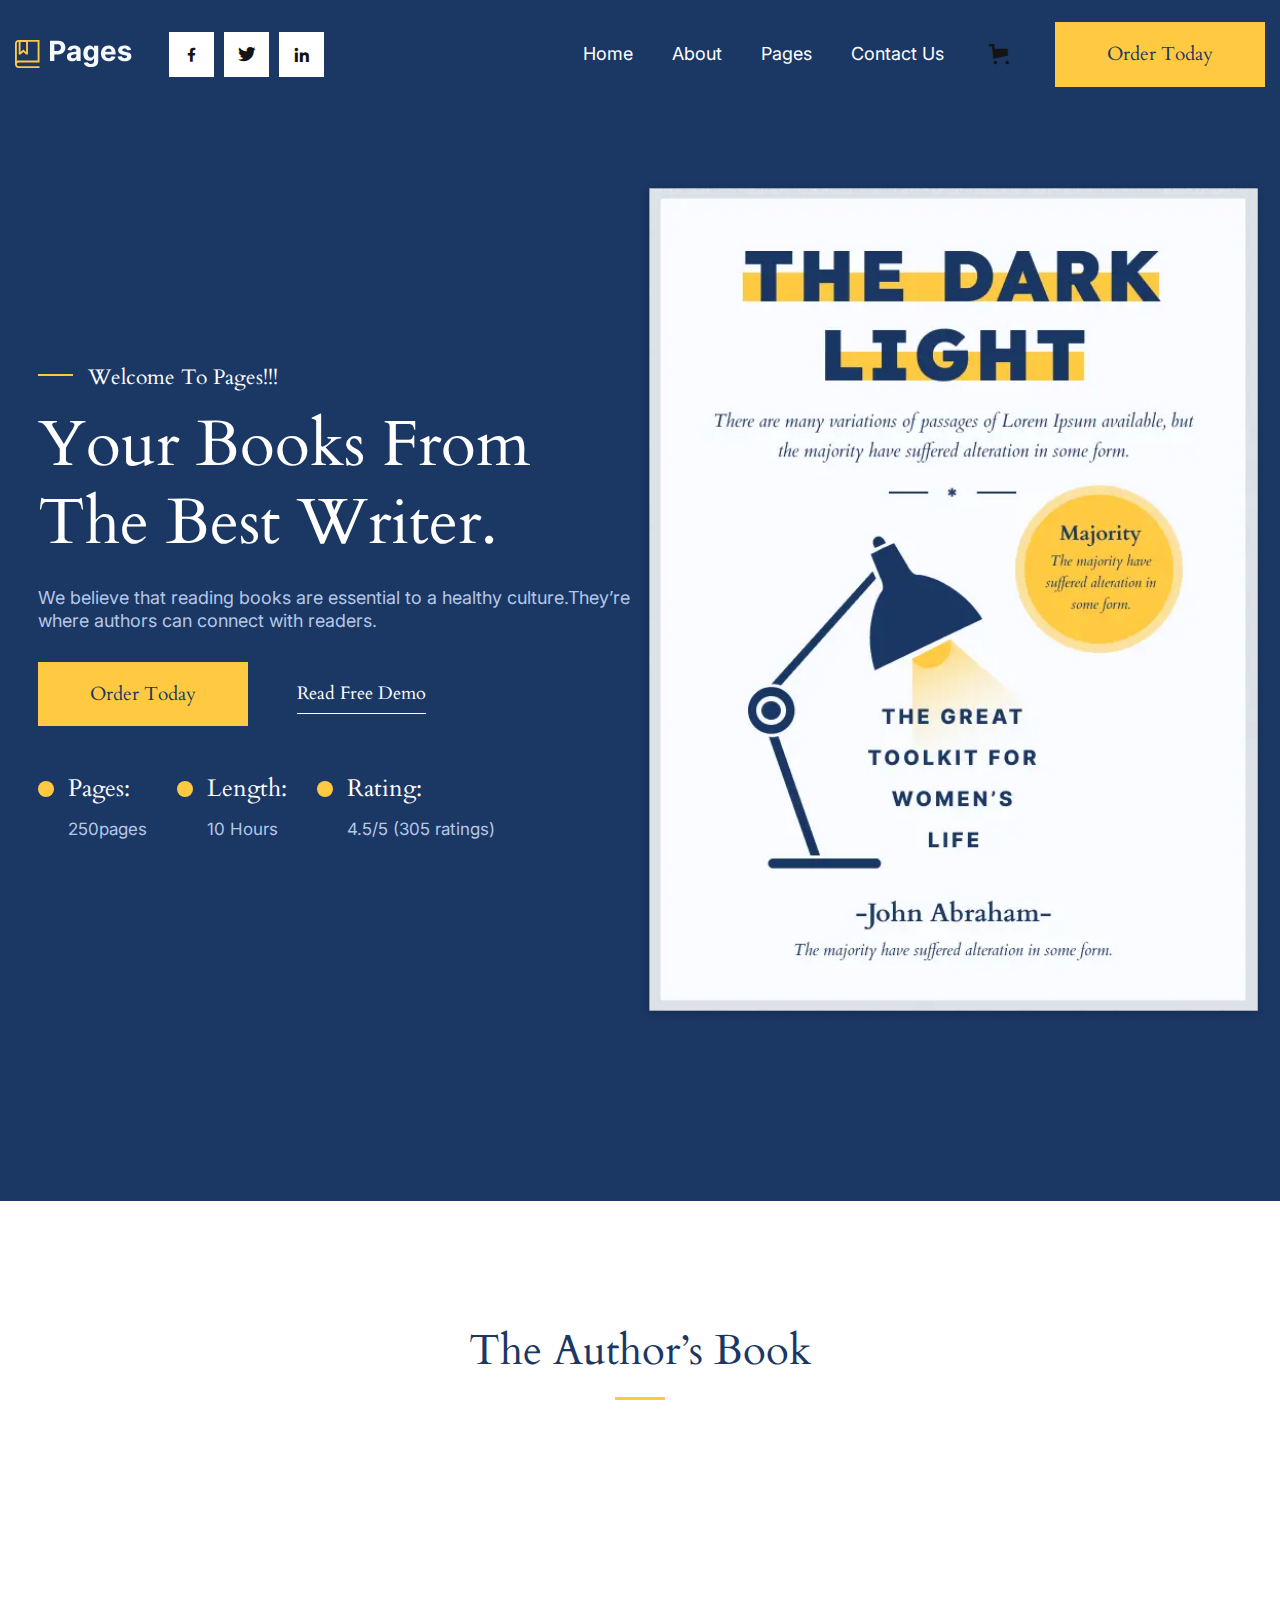
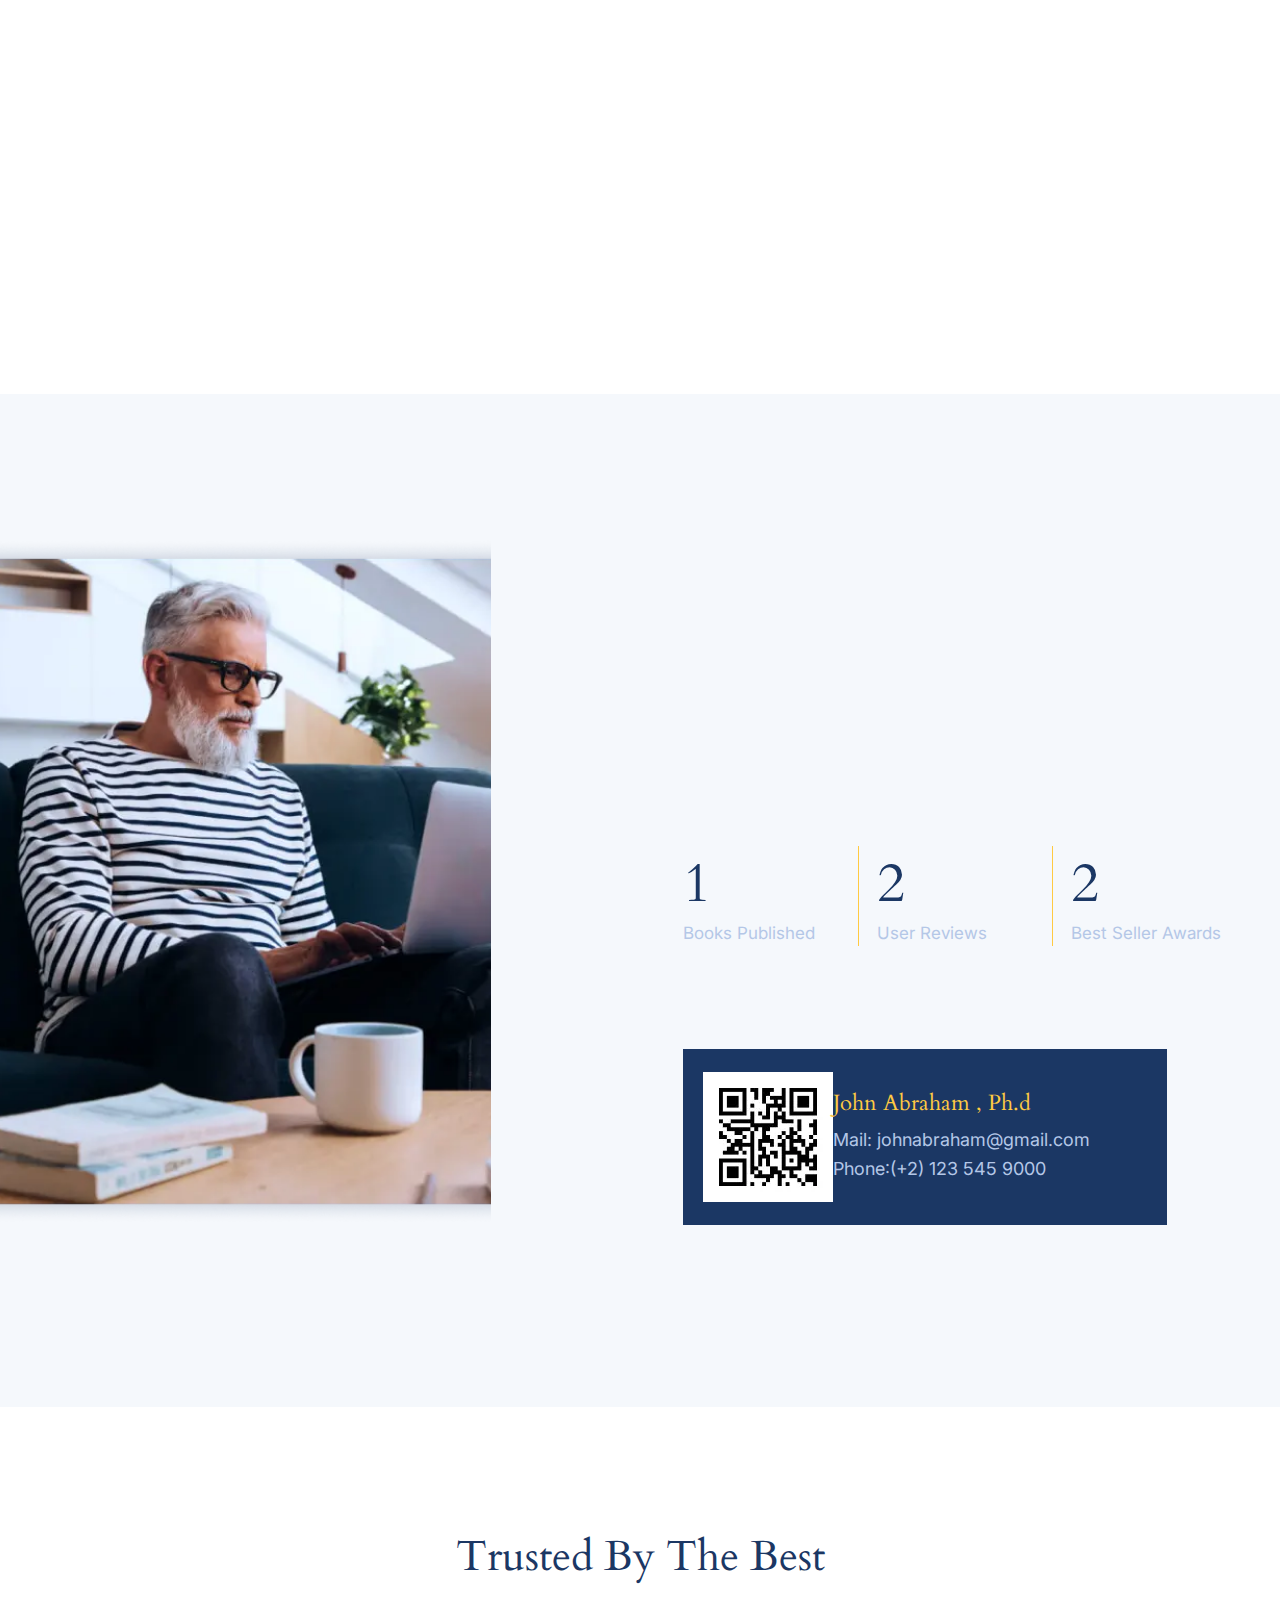
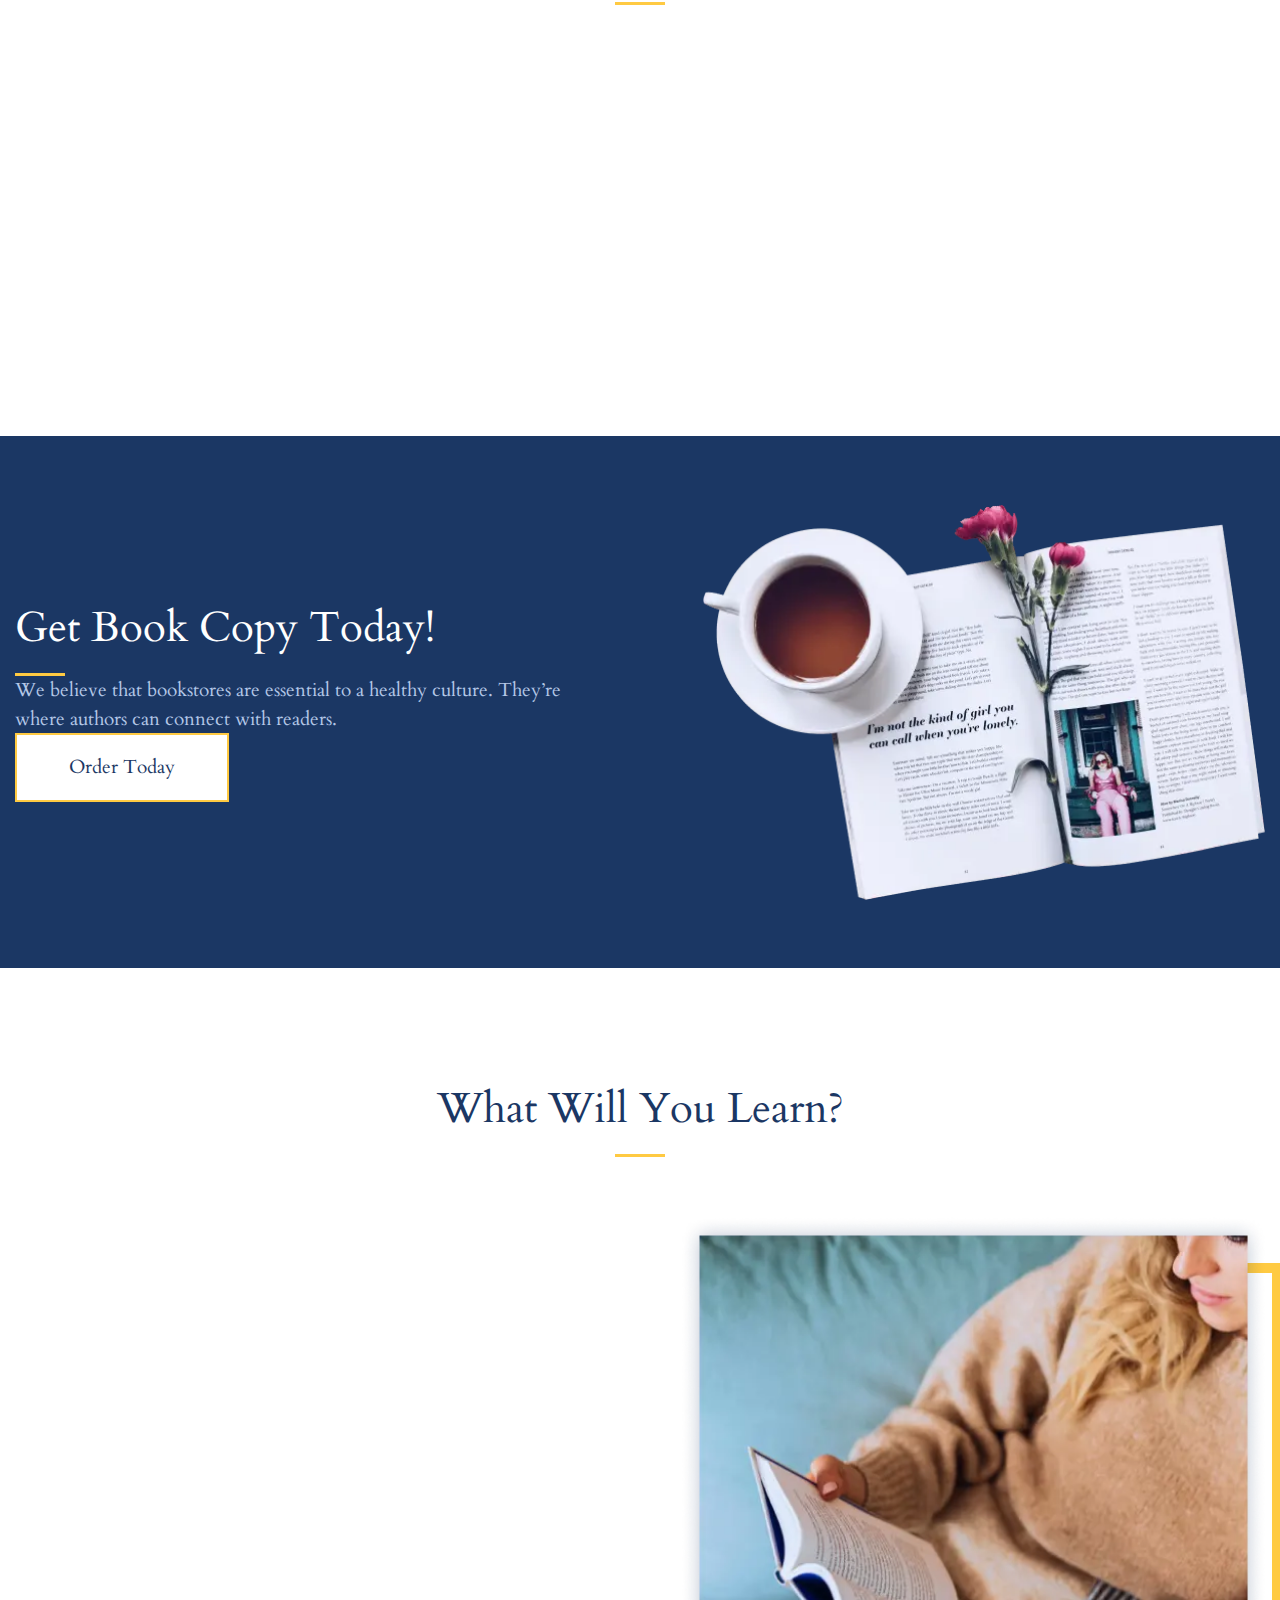
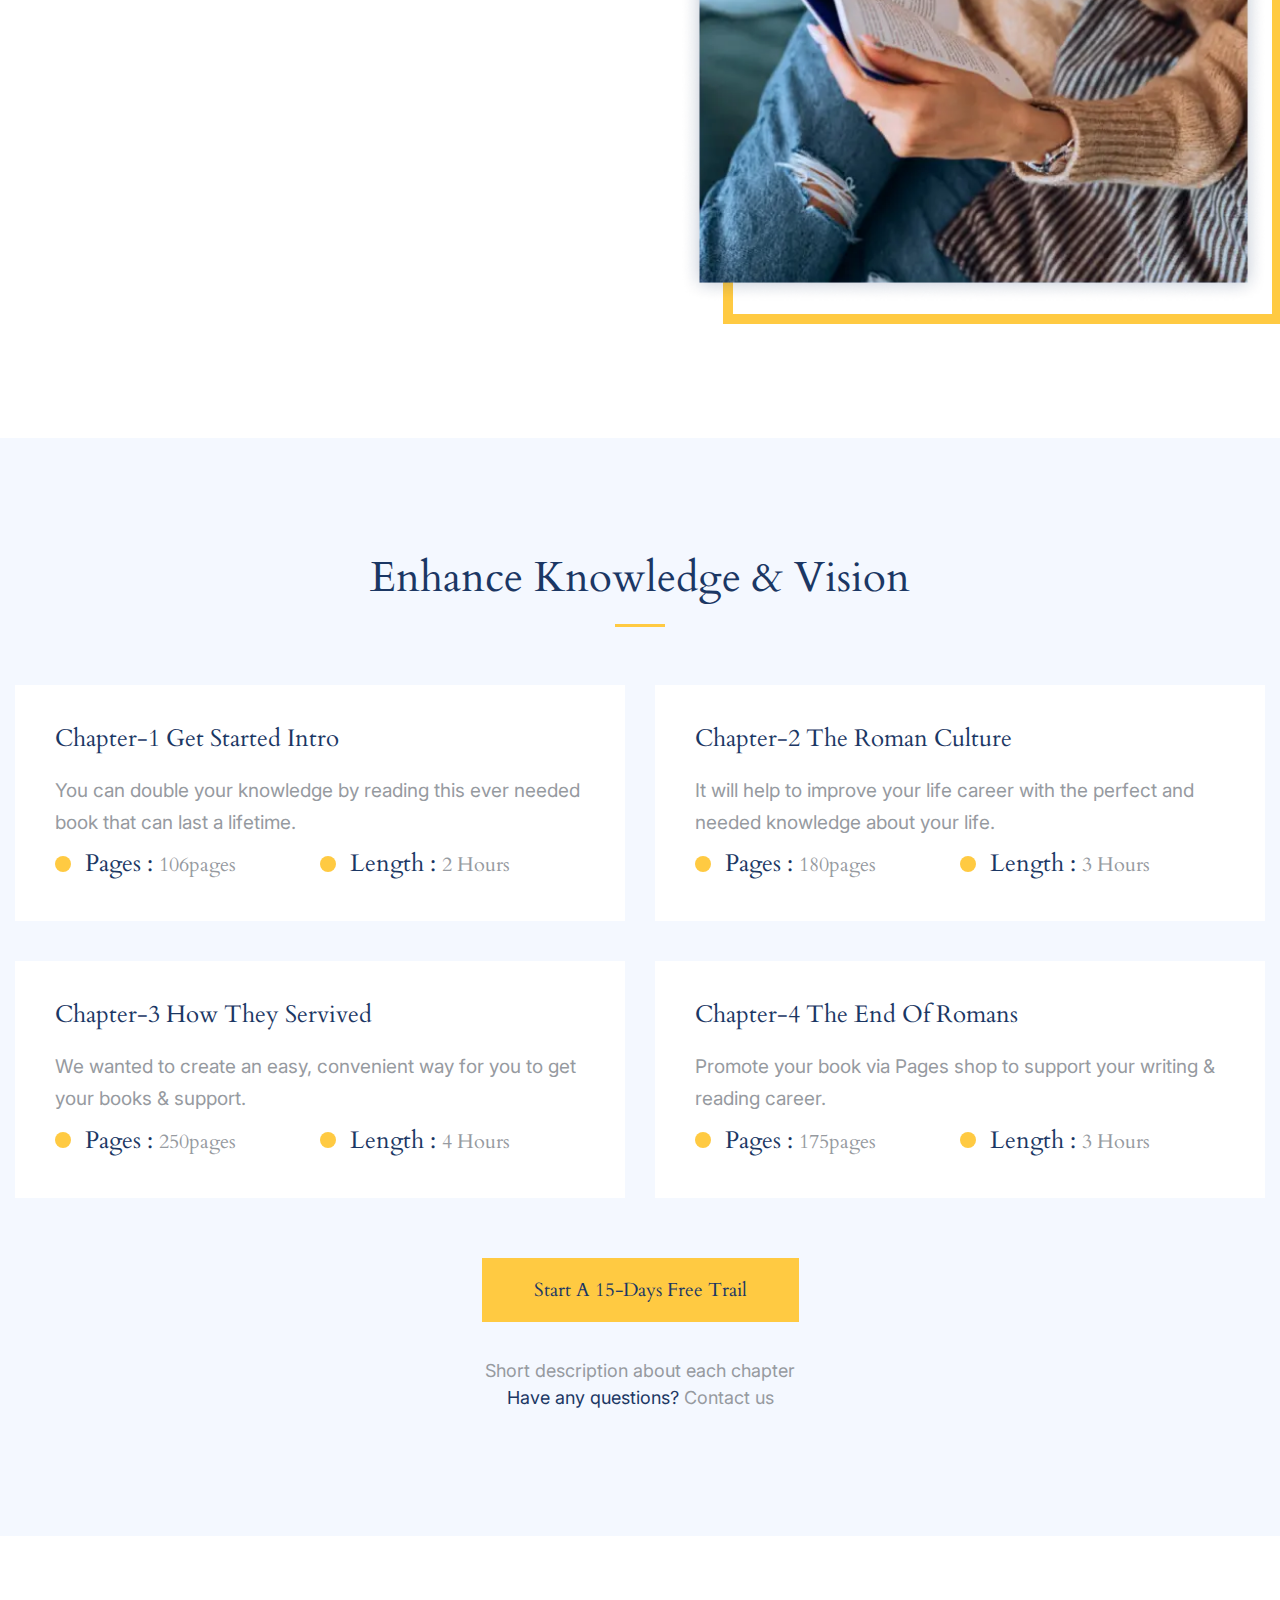
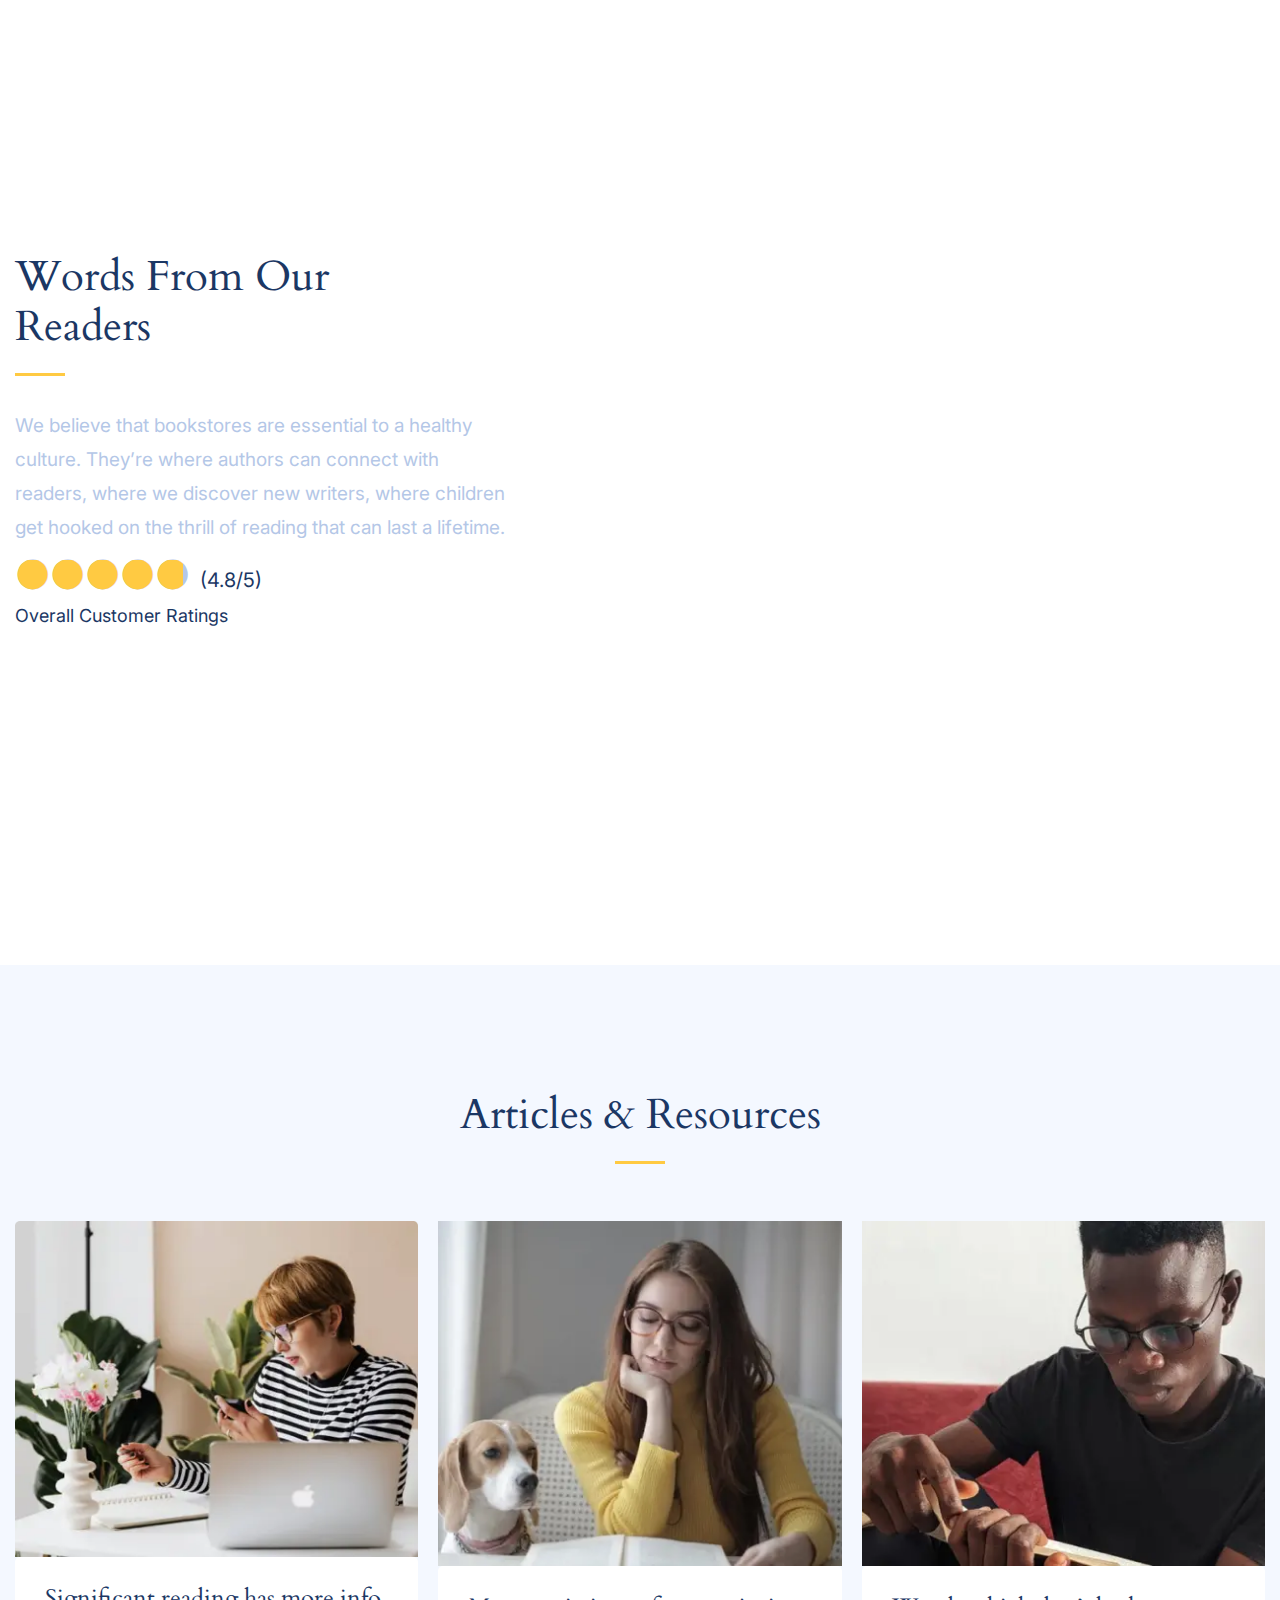
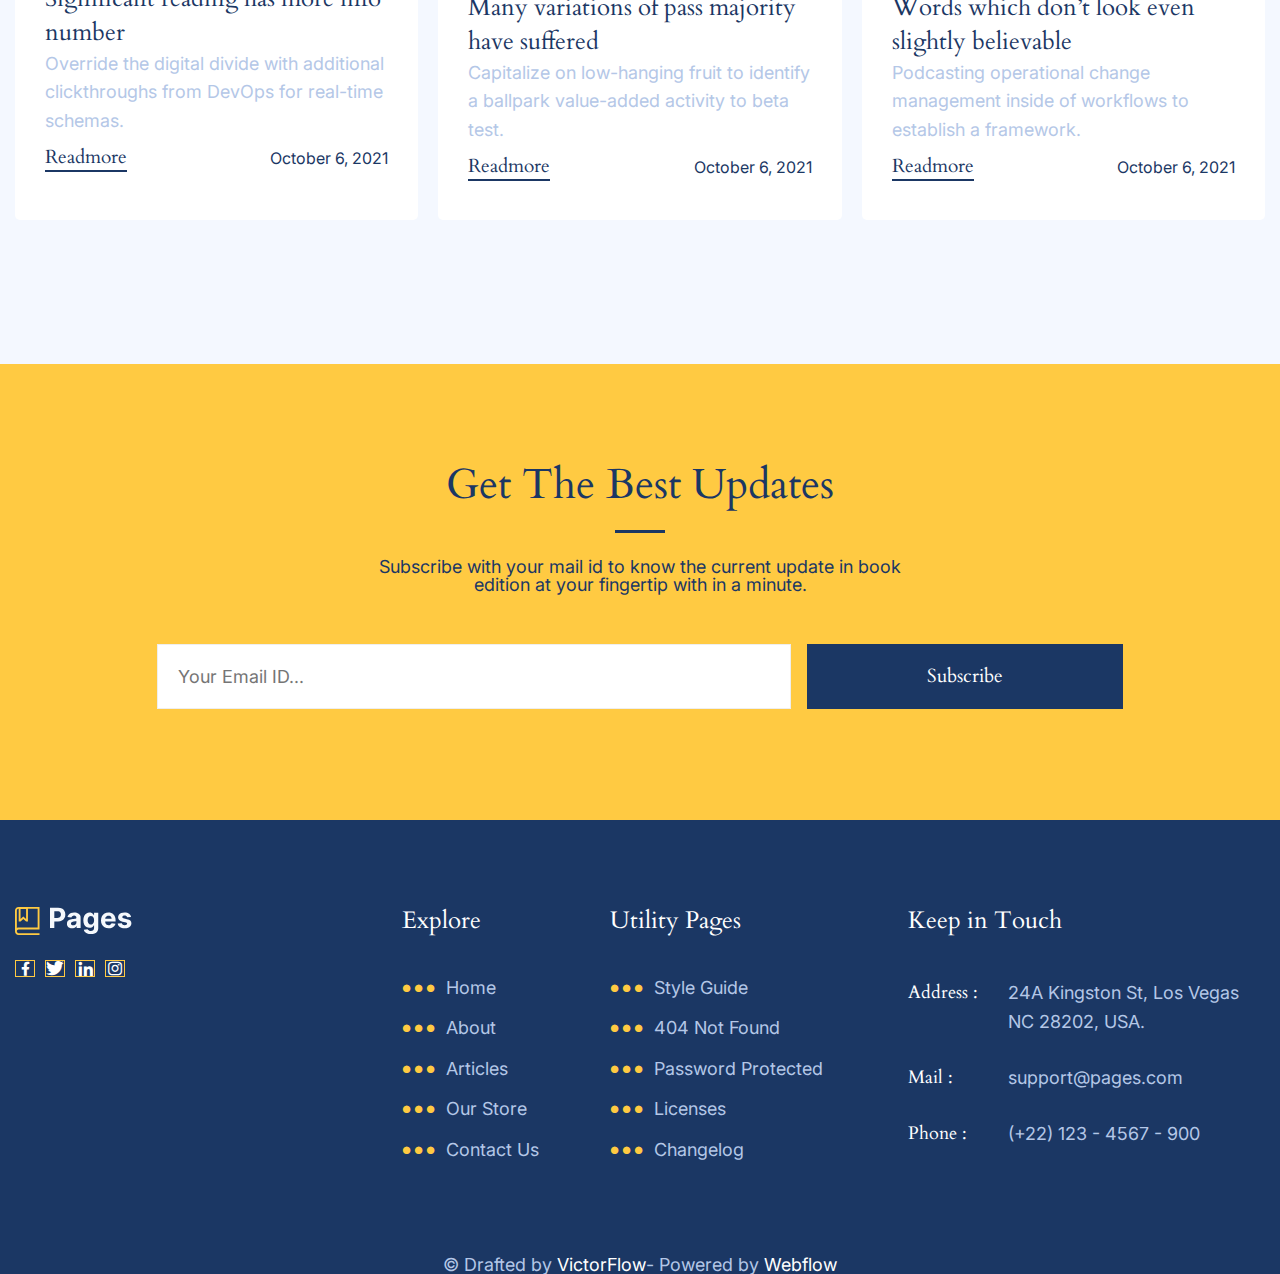
==== commit a4ba97c7: "Add files via upload" ====
--- a/index.html
+++ b/index.html
@@ -6,7 +6,7 @@
 	<meta charset="UTF-8">
 	<meta name="format-detection" content="telephone=no">
 	<!-- <style>body{opacity: 0;}</style> -->
-	<link rel="stylesheet" href="css/style.min.css?_v=20221121002924">
+	<link rel="stylesheet" href="css/style.min.css?_v=20221121004047">
 	<link rel="shortcut icon" href="favicon.ico">
 	<!-- <meta name="robots" content="noindex, nofollow"> -->
 	<meta name="viewport" content="width=device-width, initial-scale=1.0">
@@ -624,7 +624,7 @@
 </div>
  -->
 
-	<script src="js/app.min.js?_v=20221121002924"></script>
+	<script src="js/app.min.js?_v=20221121004047"></script>
 
 </body>
 
--- a/css/style.min.css
+++ b/css/style.min.css
@@ -1 +1 @@
-@charset "UTF-8";@import url(https://fonts.googleapis.com/css?family=Inter:regular&display=swap);@import url(https://fonts.googleapis.com/css?family=Cardo:regular&display=swap);@font-face{font-family:icons;font-display:swap;src:url(../fonts/icons.woff2) format("woff2"),url(../fonts/icons.woff) format("woff");font-weight:400;font-style:normal}[class*=_icon-]:before{font-family:icons;font-style:normal;font-weight:400;font-variant:normal;text-transform:none;line-height:1;-webkit-font-smoothing:antialiased;-moz-osx-font-smoothing:grayscale}[class*=_icon-]:before{display:block}._icon-basket:before{content:"\e900"}._icon-circle:before{content:"\e901"}._icon-facebook:before{content:"\e902"}._icon-instagramm:before{content:"\e903"}._icon-line:before{content:"\e904"}._icon-linkdln:before{content:"\e905"}._icon-twitter:before{content:"\e906"}*{padding:0;margin:0;border:0}*,:after,:before{-webkit-box-sizing:border-box;box-sizing:border-box}body,html{height:100%;min-width:320px}body{color:#fff;line-height:1;font-family:Inter;font-size:1.125rem;-ms-text-size-adjust:100%;-moz-text-size-adjust:100%;-webkit-text-size-adjust:100%;-webkit-font-smoothing:antialiased;-moz-osx-font-smoothing:grayscale}button,input,textarea{font-family:Inter;font-size:inherit}button{cursor:pointer;color:inherit;background-color:inherit}a{color:inherit}a:link,a:visited{text-decoration:none}a:hover{text-decoration:none}ul li{list-style:none}img{vertical-align:top}h1,h2,h3,h4,h5,h6{font-weight:inherit;font-size:inherit}body{background-color:#1b3764;display:none}.lock body{overflow:hidden;-ms-touch-action:none;touch-action:none}.loaded body{display:block}.wrapper{min-height:100%;display:-webkit-box;display:-ms-flexbox;display:flex;-webkit-box-orient:vertical;-webkit-box-direction:normal;-ms-flex-direction:column;flex-direction:column;overflow:hidden}.wrapper>main{position:relative;z-index:2;-webkit-box-flex:1;-ms-flex:1 1 auto;flex:1 1 auto}.wrapper>*{min-width:0}[class*=__container]{max-width:81.25rem;-webkit-box-sizing:content-box;box-sizing:content-box;margin:0 auto;padding:0 .9375rem}input[type=email],input[type=tel],input[type=text],textarea{-webkit-appearance:none;-moz-appearance:none;appearance:none}.input{border-radius:0!important;width:100%;display:block;padding:20px 20px;border:1px solid #eee}textarea.input{resize:none;padding:0 0}.rating{display:-webkit-box;display:-ms-flexbox;display:flex;-webkit-box-align:end;-ms-flex-align:end;align-items:flex-end;font-size:30px;line-height:.75;-webkit-transition:opacity .3s ease 0s;-o-transition:opacity .3s ease 0s;transition:opacity .3s ease 0s}.rating_big{font-size:2.5rem}.rating.rating_sending{opacity:.2}.rating.rating_set .rating__active,.rating.rating_set .rating__item{cursor:pointer}.rating__body{position:relative}.rating__body::before{content:"●●●●●";display:block;color:#b4c7e7}.rating__active{position:absolute;width:96%;height:100%;top:0;left:0;overflow:hidden}.rating__active::before{content:"●●●●●";position:absolute;width:100%;height:100%;top:0;left:0;color:#ffca42}.rating__items{display:-webkit-box;display:-ms-flexbox;display:flex;position:absolute;width:100%;height:100%;top:0;left:0}.rating__item{-webkit-box-flex:0;-ms-flex:0 0 20%;flex:0 0 20%;height:100%;opacity:0}.rating__value{font-size:50%;line-height:1;padding:0 0 0 10px;color:#1b3764}.rating__value::before{content:"("}.rating__value::after{content:")"}[class*=-ibg]{position:relative}[class*=-ibg] img{position:absolute;width:100%;height:100%;top:0;left:0;-o-object-fit:cover;object-fit:cover}[class*=-ibg_contain] img{-o-object-fit:contain;object-fit:contain}.Welcome__subtitle,.Welcome__title,.barcode-about__name,.block__title,.body-author__title,.body-content__round,.body-content__text,.button,.contacts-footer__title,.content-get__text,.content-trusted__text,.footer__title,.free-welcome__link,.item-card__link,.item-card__title,.item-people__name,.item-people__title,.items-content__title,.rating-about__title,.rating-welcome__title,.round_blue{font-family:Cardo}.button{padding:1.125rem 3.25rem;font-weight:400;font-size:1.1875rem;line-height:150%;text-transform:capitalize;color:#1b3764;background-color:#ffca42;text-align:center}.button_white{background-color:#fff;color:#1b3764;border:2px solid #ffca42}.button_blue{background-color:#1b3764;color:#fff;padding:1.125rem 7.5rem}.block_center{-webkit-box-align:center;-ms-flex-align:center;align-items:center;text-align:center}.block__title{font-size:2.625rem;line-height:120%;text-transform:capitalize;color:#1b3764;display:-webkit-box;display:-ms-flexbox;display:flex;-webkit-box-orient:vertical;-webkit-box-direction:normal;-ms-flex-direction:column;flex-direction:column;gap:20px}.block__title_center{-webkit-box-align:center;-ms-flex-align:center;align-items:center}.block__title_blue{color:#fff}.block__title::after{content:"";height:3px;width:50px;background-color:#ffca42;position:relative}.block__title_line::after{content:"";height:3px;width:50px;background-color:#1b3764;position:relative}.round_blue{font-size:1.5rem;line-height:120%;color:#1b3764;position:relative;-webkit-transform:translate(30px,0);-ms-transform:translate(30px,0);transform:translate(30px,0)}.round::before{content:"";position:absolute;background-color:#ffca42;width:16px;height:16px;border-radius:50%;left:-30px;top:20%}.header{padding:22px 0;position:absolute;width:100%;top:0;left:0;z-index:50}.header._header-scroll{position:fixed;background-color:#1b3764;opacity:.98;top:-200%;height:100px}.header._header-show{-webkit-transition:top .3s ease 0s;-o-transition:top .3s ease 0s;transition:top .3s ease 0s;top:0}.header__container{display:-webkit-box;display:-ms-flexbox;display:flex;-webkit-box-pack:justify;-ms-flex-pack:justify;justify-content:space-between}.header__right{display:-webkit-box;display:-ms-flexbox;display:flex;-webkit-box-align:center;-ms-flex-align:center;align-items:center}.header__left{display:-webkit-box;display:-ms-flexbox;display:flex}.header__logo{display:-webkit-box;display:-ms-flexbox;display:flex;gap:10px;-webkit-box-flex:0;-ms-flex:0 0 82px;flex:0 0 82px;-webkit-box-align:center;-ms-flex-align:center;align-items:center;-webkit-box-pack:center;-ms-flex-pack:center;justify-content:center}.header__social{display:-webkit-box;display:-ms-flexbox;display:flex;gap:10px;-webkit-box-pack:center;-ms-flex-pack:center;justify-content:center;-webkit-box-align:center;-ms-flex-align:center;align-items:center}.header__icon{background-color:#fff;-webkit-box-flex:0;-ms-flex:0 0 45px;flex:0 0 45px;height:45px;display:-webkit-box;display:-ms-flexbox;display:flex;-webkit-box-pack:center;-ms-flex-pack:center;justify-content:center;-webkit-box-align:center;-ms-flex-align:center;align-items:center}.header__facebook{color:#141414;font-size:.9375rem}.header__twitter{color:#141414;font-size:.9375rem}.header__linkdln{color:#141414;font-size:.9375rem}.header__basket{color:#141414;font-size:1.25rem;text-align:center}.header__button{-ms-flex-item-align:stretch;-ms-grid-row-align:stretch;align-self:stretch}.menu{-webkit-transition:left .3s ease 0s;-o-transition:left .3s ease 0s;transition:left .3s ease 0s}.menu-open .menu{left:0}.menu-open .menu::before{left:0}.menu::before{content:"";position:fixed;top:0;left:-100%;width:100%;height:90px;background-color:#1b3764;opacity:0}.menu__list{display:-webkit-box;display:-ms-flexbox;display:flex}.menu__link{color:#fff}.icon-menu{display:none}.footer{position:relative;z-index:2}.footer__container{display:-ms-grid;display:grid}.footer__content{display:-ms-grid;display:grid;-ms-grid-columns:2fr 1fr 1.5fr 2fr;grid-template-columns:2fr 1fr 1.5fr 2fr;gap:30px}.footer__left{display:-webkit-box;display:-ms-flexbox;display:flex;-webkit-box-orient:vertical;-webkit-box-direction:normal;-ms-flex-direction:column;flex-direction:column;gap:25px}.footer__logo{display:-webkit-box;display:-ms-flexbox;display:flex;gap:10px;-webkit-box-align:start;-ms-flex-align:start;align-items:flex-start;-webkit-box-pack:start;-ms-flex-pack:start;justify-content:flex-start}.footer__social{display:-ms-grid;display:grid;gap:10px;align-self:flex-start;justify-self:flex-start}.footer__icon{border:1px #ffca42 solid;display:-webkit-box;display:-ms-flexbox;display:flex;-webkit-box-pack:center;-ms-flex-pack:center;justify-content:center;-webkit-box-align:center;-ms-flex-align:center;align-items:center;-webkit-transition:all .3s ease 0s;-o-transition:all .3s ease 0s;transition:all .3s ease 0s}.footer__facebook{font-size:.9375rem}.footer__twitter{font-size:.9375rem}.footer__linkdln{font-size:.9375rem}.footer__instagramm{font-size:.9375rem}.footer__item{display:-ms-grid;display:grid;gap:10px;-webkit-box-align:start;-ms-flex-align:start;align-items:start}.footer__title{font-size:1.5rem;line-height:120%}.footer__title:not(:last-child){margin-bottom:1.6875rem}.footer__link{color:#b4c7e7;line-height:170%;display:-webkit-box;display:-ms-flexbox;display:flex;-webkit-transition:all .3s ease 0s;-o-transition:all .3s ease 0s;transition:all .3s ease 0s}.footer__link::before{content:"● ● ●";color:#ffca42;font-size:.625rem;margin-right:11px}.footer__keep{display:-ms-grid;display:grid;-webkit-box-align:start;-ms-flex-align:start;align-items:start;grid-template:27}.footer__bottom{-ms-grid-column-align:center;justify-self:center;color:#b4c7e7}.footer__span{color:#fff}.contacts-footer{display:-ms-grid;display:grid}.contacts-footer__item{display:-webkit-box;display:-ms-flexbox;display:flex;gap:15px}.contacts-footer__title{-webkit-box-flex:0;-ms-flex:0 0 85px;flex:0 0 85px;line-height:150%}.contacts-footer__text{-webkit-box-flex:1;-ms-flex:1 1 auto;flex:1 1 auto;color:#b4c7e7;line-height:160%;-webkit-transition:all .3s ease 0s;-o-transition:all .3s ease 0s;transition:all .3s ease 0s}.Welcome__container{display:-ms-grid;display:grid;-webkit-box-align:center;-ms-flex-align:center;align-items:center}.Welcome__content{display:-webkit-box;display:-ms-flexbox;display:flex;-webkit-box-orient:vertical;-webkit-box-direction:normal;-ms-flex-direction:column;flex-direction:column;-webkit-box-align:start;-ms-flex-align:start;align-items:flex-start;margin-left:23px;-webkit-animation:welcome 1.5s linear;animation:welcome 1.5s linear}@-webkit-keyframes welcome{from{opacity:0;-webkit-transform:translate(-120%,0);transform:translate(-120%,0)}to{opacity:1;-webkit-transform:translate(0,0);transform:translate(0,0)}}@keyframes welcome{from{opacity:0;-webkit-transform:translate(-120%,0);transform:translate(-120%,0)}to{opacity:1;-webkit-transform:translate(0,0);transform:translate(0,0)}}.Welcome__title{-webkit-transform:translate(50px,0);-ms-transform:translate(50px,0);transform:translate(50px,0);position:relative;font-size:1.3125rem;line-height:171%;text-transform:capitalize}.Welcome__title:not(:last-child){margin-bottom:.625rem}.Welcome__title::before{content:"";position:absolute;background-color:#ffca42;width:35px;height:2px;left:-50px;top:40%}.Welcome__subtitle{font-size:4rem;line-height:122%}.Welcome__subtitle:not(:last-child){margin-bottom:1.5rem}.Welcome__text{line-height:128%;color:#b4c7e7}.Welcome__text:not(:last-child){margin-bottom:1.875rem}.Welcome__image-ibg{padding-bottom:135.1351351351%;-webkit-animation:image 1.5s linear;animation:image 1.5s linear}@-webkit-keyframes image{from{opacity:0;-webkit-transform:translate(120%,0);transform:translate(120%,0)}to{opacity:1;-webkit-transform:translate(0,0);transform:translate(0,0)}}@keyframes image{from{opacity:0;-webkit-transform:translate(120%,0);transform:translate(120%,0)}to{opacity:1;-webkit-transform:translate(0,0);transform:translate(0,0)}}.free-welcome{display:-webkit-box;display:-ms-flexbox;display:flex;-webkit-box-align:center;-ms-flex-align:center;align-items:center}.free-welcome:not(:last-child){margin-bottom:.625rem}.free-welcome__link{line-height:160%;text-transform:capitalize;position:relative}.free-welcome__link::after{content:"";width:100%;height:1px;position:absolute;bottom:-20%;left:0;background-color:#fff}.rating-welcome{-webkit-transform:translate(30px,0);-ms-transform:translate(30px,0);transform:translate(30px,0);display:-webkit-box;display:-ms-flexbox;display:flex;gap:60px}.rating-welcome__title{position:relative;font-size:1.5rem;line-height:120%}.rating-welcome__title:not(:last-child){margin-bottom:.75rem}.rating-welcome__title::before{content:"";position:absolute;background-color:#ffca42;width:16px;height:16px;border-radius:50%;left:-30px;top:20%}.rating-welcome__text{font-size:1.0625rem;line-height:160%;color:#b4c7e7}.Author{background-color:#fff}.Author__container{display:-ms-grid;display:grid}.column-author{display:-ms-grid;display:grid;gap:20px}.column-author__item{opacity:0;display:-ms-grid;display:grid;-webkit-box-align:center;-ms-flex-align:center;align-items:center}.column-author__item._watcher-view{-webkit-animation:opacity 1s linear forwards;animation:opacity 1s linear forwards}@-webkit-keyframes opacity{0%{-webkit-transform:scale(0);transform:scale(0)}100%{-webkit-transform:scale(1);transform:scale(1);opacity:1}}@keyframes opacity{0%{-webkit-transform:scale(0);transform:scale(0)}100%{-webkit-transform:scale(1);transform:scale(1);opacity:1}}.column-author__image-ibg{padding-bottom:134.0350877193%}.body-author{display:-ms-grid;display:grid;gap:10px}.body-author__title{color:#1b3764;font-size:2rem;line-height:120%}.body-author__price{color:#ffca42;font-size:1.3125rem;line-height:157%}.body-author__text{color:#b4c7e7;font-size:1.1875rem;line-height:150%}.body-author__round:not(:last-child){margin-bottom:1.6875rem}.body-author__button{-ms-grid-column-align:start;justify-self:start}.About{background-color:#f5f8fc}.About__container{display:-ms-grid;display:grid}.About__image-ibg{padding-bottom:118.0952380952%;position:relative}.About__content{display:-ms-grid;display:grid;gap:33px}.About__block{opacity:0}.About__block._watcher-view{-webkit-animation:right 1s linear forwards;animation:right 1s linear forwards}@-webkit-keyframes right{0%{-webkit-transform:translate(120%,0);transform:translate(120%,0);opacity:0}100%{-webkit-transform:translate(0,0);transform:translate(0,0);opacity:1}}@keyframes right{0%{-webkit-transform:translate(120%,0);transform:translate(120%,0);opacity:0}100%{-webkit-transform:translate(0,0);transform:translate(0,0);opacity:1}}.About__text{opacity:0;color:#b4c7e7;font-size:1.1875rem;line-height:180%}.About__text._watcher-view{-webkit-animation:right 1s linear .8s forwards;animation:right 1s linear .8s forwards}@keyframes right{0%{-webkit-transform:translate(120%,0);transform:translate(120%,0);opacity:0}100%{-webkit-transform:translate(0,0);transform:translate(0,0);opacity:1}}.About__rating:not(:last-child){margin-bottom:3.4375rem}.rating-about{display:-ms-grid;display:grid}.rating-about__before{position:relative;gap:25px}.rating-about__before:not(:first-child)::before{content:"";height:6.25rem;width:1px;background-color:#ffca42;top:0;left:-10%;position:absolute}.rating-about__item{display:-webkit-box;display:-ms-flexbox;display:flex;-webkit-box-orient:vertical;-webkit-box-direction:normal;-ms-flex-direction:column;flex-direction:column}.rating-about__title{color:#1b3764;font-size:3.4375rem;line-height:140%}.rating-about__text{color:#b4c7e7;font-size:17px;line-height:127%}.barcode-about{max-width:484px;background-color:#1b3764;padding:.9375rem 1.25rem;display:-webkit-box;display:-ms-flexbox;display:flex;-webkit-box-align:center;-ms-flex-align:center;align-items:center}.barcode-about__body{display:-ms-grid;display:grid}.barcode-about__name{color:#ffca42;font-size:1.375rem;line-height:120%}.barcode-about__name:not(:last-child){margin-bottom:.625rem}.barcode-about__mail{color:#b4c7e7;line-height:158%}.barcode-about__phone{color:#b4c7e7;line-height:158%}.Trusted{background-color:#fff}.Trusted__container{display:-ms-grid;display:grid}.Trusted__content{display:-ms-grid;display:grid;gap:16px;-webkit-box-pack:justify;-ms-flex-pack:justify;justify-content:space-between;justify-items:center;text-align:center}.content-trusted__item{opacity:0;display:-ms-grid;display:grid;justify-items:center;-webkit-box-align:start;-ms-flex-align:start;align-items:start;-ms-flex-line-pack:start;align-content:start}.content-trusted__item._watcher-view{-webkit-animation:opacity 1s linear forwards;animation:opacity 1s linear forwards}.content-trusted__item._watcher-view:nth-child(1){-webkit-animation:opacity 1s linear forwards;animation:opacity 1s linear forwards}.content-trusted__item._watcher-view:nth-child(2){-webkit-animation:opacity 1s linear forwards .2s;animation:opacity 1s linear forwards .2s}.content-trusted__item._watcher-view:nth-child(3){-webkit-animation:opacity 1s linear forwards .4s;animation:opacity 1s linear forwards .4s}.content-trusted__item._watcher-view:nth-child(4){-webkit-animation:opacity 1s linear forwards .8s;animation:opacity 1s linear forwards .8s}@keyframes opacity{0%{-webkit-transform:scale(0);transform:scale(0)}100%{-webkit-transform:scale(1);transform:scale(1);opacity:1}}.content-trusted__img:not(:last-child){margin-bottom:1.375rem}.content-trusted__title{font-size:1.5rem;color:#1b3764;line-height:140%}.content-trusted__title:not(:last-child){margin-bottom:1rem}.content-trusted__text{font-size:1.1875rem;color:#b4c7e7;line-height:150%}.Get__container{display:-ms-grid;display:grid;-webkit-box-align:center;-ms-flex-align:center;align-items:center}.Get__image-ibg{padding-bottom:70.3571428571%}.content-get{display:-ms-grid;display:grid}.content-get__text{font-size:1.1875rem;color:#b4c7e7;line-height:150%}.content-get__button{-ms-grid-column-align:start;justify-self:start}.Learn{background-color:#fff}.Learn__container{display:-ms-grid;display:grid}.content-learn{display:-ms-grid;display:grid;-webkit-box-align:center;-ms-flex-align:center;align-items:center}.content-learn__image-ibg{position:relative;padding-bottom:118.1308411215%}.content-learn__image-ibg::before{content:"";height:96%;width:96%;position:absolute;border:10px solid #ffca42;bottom:-3%;right:-3%}.body-content{display:-ms-grid;display:grid;gap:30px}.body-content__item{opacity:0;background-color:#f4f8ff;display:-webkit-box;display:-ms-flexbox;display:flex;-webkit-box-orient:vertical;-webkit-box-direction:normal;-ms-flex-direction:column;flex-direction:column;gap:30px;padding:30px}.body-content__item._watcher-view{-webkit-animation:opacity 1s linear forwards;animation:opacity 1s linear forwards}.body-content__item._watcher-view:nth-child(1){-webkit-animation:opacity 1s linear forwards;animation:opacity 1s linear forwards}.body-content__item._watcher-view:nth-child(2){-webkit-animation:opacity 1s linear forwards .2s;animation:opacity 1s linear forwards .2s}.body-content__item._watcher-view:nth-child(3){-webkit-animation:opacity 1s linear forwards .4s;animation:opacity 1s linear forwards .4s}.body-content__item._watcher-view:nth-child(4){-webkit-animation:opacity 1s linear forwards .8s;animation:opacity 1s linear forwards .8s}@keyframes opacity{0%{-webkit-transform:scale(0);transform:scale(0)}100%{-webkit-transform:scale(1);transform:scale(1);opacity:1}}.body-content__round{display:-webkit-inline-box;display:-ms-inline-flexbox;display:inline-flex;-webkit-box-pack:center;-ms-flex-pack:center;justify-content:center;-webkit-box-align:center;-ms-flex-align:center;align-items:center;height:50px;width:50px;background-color:#ffca42;border-radius:50%;text-align:center;font-size:1.4375rem;color:#1b3764;line-height:125%}.body-content__text{font-size:1.5rem;color:#1b3764;line-height:140%}.Vision{background-color:#f4f8ff}.Vision__container{display:-ms-grid;display:grid}.content-vision{display:-ms-grid;display:grid;justify-items:center}.content-vision__items:not(:last-child){margin-bottom:3.75rem}.content-vision__button:not(:last-child){margin-bottom:2.1875rem}.content-vision__footer{text-align:center}.content-vision__text{color:#969aa0;display:inline-block;line-height:150%}.content-vision__link{display:inline-block;color:#1b3764}.items-content{display:-ms-grid;display:grid;row-gap:40px;-webkit-column-gap:30px;-moz-column-gap:30px;column-gap:30px}.items-content__item{background-color:#fff;padding:40px;display:-ms-grid;display:grid}.items-content__title{font-size:1.5rem;color:#1b3764;line-height:120%}.items-content__title:not(:last-child){margin-bottom:1.3125rem}.items-content__text{font-size:1.1875rem;color:#969aa0;line-height:170%}.items-content__text:not(:last-child){margin-bottom:.625rem}.page-content{display:-ms-grid;display:grid}.page-content__round{display:inline-block}.page-content__amount{font-size:1.25rem;color:#969aa0;line-height:160%}.Words{background-color:#fff}.Words__container{display:-ms-grid;display:grid;gap:30px;-webkit-box-align:center;-ms-flex-align:center;align-items:center}.content-words{display:-webkit-box;display:-ms-flexbox;display:flex;-webkit-box-orient:vertical;-webkit-box-direction:normal;-ms-flex-direction:column;flex-direction:column}.content-words__block:not(:last-child){margin-bottom:2.0625rem}.content-words__text{font-size:1.1875rem;color:#b4c7e7;line-height:180%}.content-words__text:not(:last-child){margin-bottom:.875rem}.content-words__rating:not(:last-child){margin-bottom:.75rem}.content-words__footer{color:#1b3764;line-height:160%}.people-words{-webkit-perspective:700px;perspective:700px;display:-ms-grid;display:grid;gap:20px}.people-words__item{-webkit-transform-style:preserve-3d;transform-style:preserve-3d;opacity:0}.people-words__item._watcher-view{-webkit-transform:rotateY(-180deg);transform:rotateY(-180deg)}.people-words__item._watcher-view:nth-child(1){-webkit-animation:rotate .6s linear forwards;animation:rotate .6s linear forwards}.people-words__item._watcher-view:nth-child(2){-webkit-animation:rotate .6s linear forwards .6s;animation:rotate .6s linear forwards .6s}.people-words__item._watcher-view:nth-child(3){-webkit-animation:rotate .6s linear forwards 1.2s;animation:rotate .6s linear forwards 1.2s}@-webkit-keyframes rotate{0%{-webkit-transform:rotateY(-180deg);transform:rotateY(-180deg);opacity:1}100%{-webkit-transform:rotateY(0);transform:rotateY(0);opacity:1}}@keyframes rotate{0%{-webkit-transform:rotateY(-180deg);transform:rotateY(-180deg);opacity:1}100%{-webkit-transform:rotateY(0);transform:rotateY(0);opacity:1}}.people-words__item:nth-child(even){-ms-grid-row-span:2;grid-row:span 2;-ms-grid-row-align:center;align-self:center}.item-people{background-color:#1b3764;padding:30px 35px;display:-ms-grid;display:grid;gap:13px;-webkit-box-align:center;-ms-flex-align:center;align-items:center}.item-people__who{display:-ms-grid;display:grid;-ms-grid-columns:85px 1fr;grid-template-columns:85px 1fr;gap:20px}.item-people__body{-ms-flex-item-align:center;-ms-grid-row-align:center;align-self:center}.item-people__name{font-size:1.5rem;color:#fff;line-height:120%}.item-people__title{font-size:1.375rem;color:#fff;line-height:150%}.item-people__text{color:#b4c7e7}.Articles{background-color:#f4f8ff}.Articles__container{display:-ms-grid;display:grid}.cards-articles{display:-ms-grid;display:grid;gap:20px}.item-card{display:-ms-grid;display:grid}.item-card__imgage-ibg{padding-bottom:83.3333333333%}.item-card__wrap{padding:25px 30px 30px 30px;background-color:#fff;border-radius:5px}.item-card__title{font-size:1.5rem;line-height:140%;color:#1b3764}.item-card__title:not(:last-child){margin-bottom:1.25rem}.item-card__text{line-height:160%;color:#b4c7e7}.item-card__text:not(:last-child){margin-bottom:.625rem}.item-card__footer{display:-webkit-box;display:-ms-flexbox;display:flex;-webkit-box-pack:justify;-ms-flex-pack:justify;justify-content:space-between}.item-card__link{font-size:1.1875rem;line-height:120%;text-transform:capitalize;color:#1b3764;position:relative;-webkit-transition:all .3s ease 0s;-o-transition:all .3s ease 0s;transition:all .3s ease 0s}.item-card__link::after{content:"";width:100%;height:2px;background-color:#1b3764;position:absolute;bottom:0;left:0}.item-card__date{font-size:1rem;color:#1b3764;line-height:160%}.Best{background-color:#ffca42}.Best__container{display:-ms-grid;display:grid;justify-items:center;text-align:center}.Best__block:not(:last-child){margin-bottom:1.5625rem}.Best__text{color:#1b3764;max-width:550px}.Best__text:not(:last-child){margin-bottom:3.125rem}.Best__form{display:-ms-grid;display:grid;gap:16px}@media (min-width:29.99875em){.rating-about{-ms-grid-columns:(1fr)[3];grid-template-columns:repeat(3,1fr)}}@media (min-width:47.99875em){.Trusted__content{-ms-grid-columns:(1fr)[2];grid-template-columns:repeat(2,1fr)}.Get__container{-ms-grid-columns:(1fr)[2];grid-template-columns:repeat(2,1fr)}.items-content{-ms-grid-columns:(1fr)[2];grid-template-columns:repeat(2,1fr)}.Best__form{-ms-grid-columns:3fr 1fr;grid-template-columns:3fr 1fr}}@media (min-width:61.99875em){.footer__social{-ms-grid-columns:(1fr)[4];grid-template-columns:repeat(4,1fr)}.Welcome__container{-ms-grid-columns:(1fr)[2];grid-template-columns:repeat(2,1fr)}.column-author{-ms-grid-columns:(1fr)[2];grid-template-columns:repeat(2,1fr)}.About__container{-ms-grid-columns:(1fr)[2];grid-template-columns:repeat(2,1fr)}.About__image-ibg{-webkit-transform:translate(-30px,0);-ms-transform:translate(-30px,0);transform:translate(-30px,0)}.Trusted__content{-ms-grid-columns:(1fr)[4];grid-template-columns:repeat(4,1fr)}.page-content{-ms-grid-columns:(1fr)[2];grid-template-columns:repeat(2,1fr)}.Words__container{-ms-grid-columns:500px 1fr;grid-template-columns:500px 1fr}.cards-articles{-ms-grid-columns:(1fr)[3];grid-template-columns:repeat(3,1fr)}}@media (min-width:61.99875em) and (min-width:83.125em){.Welcome__container{-webkit-column-gap:4.6875rem;-moz-column-gap:4.6875rem;column-gap:4.6875rem}}@media (min-width:61.99875em) and (min-width:81.25em){.About__container{gap:5.625rem}}@media (min-width:81.25em){.footer__container{gap:5.9375rem}.Author__container{gap:3.75rem}.About__image-ibg{margin-right:5rem}.content-learn{gap:5.625rem}.Best__input{padding-left:9.375rem}.Best__input{padding-right:9.375rem}}@media (min-width:83.125em){.header__container{padding-bottom:1.25rem}.header__right{gap:3.125rem}.header__left{gap:2.5rem}.menu__list{gap:2.5rem}.footer{padding-top:5.625rem}.footer{padding-bottom:1.5625rem}.footer__icon{width:3.4375rem}.footer__icon{height:3.4375rem}.contacts-footer{gap:1.75rem}.Welcome__container{padding-top:11.5625rem}.Welcome__container{padding-bottom:11.5625rem}.Welcome__container{row-gap:2.5rem}.free-welcome{gap:3.125rem}.rating-welcome{padding-top:2.5rem}.Author__container{padding-top:8.125rem}.Author__container{padding-bottom:9.375rem}.About__container{padding-top:9.375rem}.About__container{padding-bottom:11.875rem}.barcode-about{gap:2.5rem}.Trusted__container{padding-top:8.125rem}.Trusted__container{padding-bottom:8.125rem}.Trusted__container{gap:3.125rem}.Get__container{padding-top:4.375rem}.Get__container{padding-bottom:4.375rem}.Get__container{gap:8.125rem}.content-get{gap:1.6875rem}.Learn__container{padding-top:7.5rem}.Learn__container{padding-bottom:8.75rem}.Learn__container{gap:3.75rem}.Vision__container{padding-top:7.5rem}.Vision__container{padding-bottom:8.125rem}.Vision__container{gap:3.75rem}.Words__container{padding-top:8.125rem}.Words__container{padding-bottom:9.375rem}.people-words{-ms-grid-columns:(1fr)[2];grid-template-columns:repeat(2,1fr)}.Articles__container{padding-top:8.125rem}.Articles__container{padding-bottom:9.375rem}.Articles__container{gap:3.75rem}.Best__container{padding-top:6.25rem}.Best__container{padding-bottom:7.1875rem}}@media (min-width:550px){.column-author__item{-ms-grid-columns:(1fr)[2];grid-template-columns:repeat(2,1fr)}}@media (min-width:550px) and (min-width:83.125em){.column-author__item{gap:1.875rem}}@media (min-width:600px){.body-content{-ms-grid-columns:(1fr)[2];grid-template-columns:repeat(2,1fr)}}@media (min-width:1200px){.content-learn{-ms-grid-columns:(1fr)[2];grid-template-columns:repeat(2,1fr)}}@media (max-width:1200px){.content-learn__image-ibg::before{display:none}}@media (max-width:62em){.header__right{gap:1.25rem}.header__left{gap:1.25rem}.footer__container{gap:1.25rem}.Author__container{gap:1.25rem}.About__image-ibg{margin-right:1.25rem}.content-learn{gap:.625rem}.Best__input{padding-left:1.875rem}.Best__input{padding-right:1.875rem}}@media (max-width:600px){.rating-welcome{-webkit-box-orient:vertical;-webkit-box-direction:normal;-ms-flex-direction:column;flex-direction:column}.rating-welcome__title::before{left:-5px}.body-content__item{-webkit-box-align:center;-ms-flex-align:center;align-items:center;text-align:center}}@media (max-width:600px) and (max-width:600px){.rating-welcome{-webkit-transform:translate(15px,0);-ms-transform:translate(15px,0);transform:translate(15px,0)}}@media (max-width:550px) and (max-width:20em){.header__social{margin-bottom:2.5rem}.header__basket{margin-bottom:2.5rem}}@media (max-width:550px){.header__button{margin:0 15px}.body-author{justify-items:center;text-align:center}.body-author__button{-ms-grid-column-align:center;justify-self:center}}@media (max-width:20em){.header__container{padding-bottom:1.25rem}.menu__list{gap:1.25rem}.footer{padding-top:1.875rem}.footer{padding-bottom:1.5625rem}.footer__icon{width:3.4375rem}.footer__icon{height:3.4375rem}.contacts-footer{gap:1.25rem}.Welcome__container{padding-top:4.375rem}.Welcome__container{padding-bottom:1.875rem}.Welcome__container{row-gap:1.25rem}.free-welcome{gap:1.875rem}.rating-welcome{padding-top:1.25rem}.Author__container{padding-top:1.875rem}.Author__container{padding-bottom:1.875rem}.About__container{padding-top:1.875rem}.About__container{padding-bottom:1.875rem}.barcode-about{gap:2.5rem}.Trusted__container{padding-top:1.875rem}.Trusted__container{padding-bottom:1.875rem}.Trusted__container{gap:1.875rem}.Get__container{padding-top:1.875rem}.Get__container{padding-bottom:1.875rem}.Get__container{gap:1.875rem}.content-get{gap:1.6875rem}.Learn__container{padding-top:1.875rem}.Learn__container{padding-bottom:1.875rem}.Learn__container{gap:1.25rem}.Vision__container{padding-top:1.875rem}.Vision__container{padding-bottom:1.875rem}.Vision__container{gap:1.25rem}.Words__container{padding-top:1.875rem}.Words__container{padding-bottom:1.875rem}.Articles__container{padding-top:1.875rem}.Articles__container{padding-bottom:1.875rem}.Articles__container{gap:.625rem}.Best__container{padding-top:1.875rem}.Best__container{padding-bottom:1.875rem}}@media (max-width:83.125em){.item-people{justify-items:center;text-align:center}}@media (max-width:61.99875em){.rating_big{-webkit-box-pack:center;-ms-flex-pack:center;justify-content:center}.block__title_after{-webkit-box-align:center;-ms-flex-align:center;align-items:center}.menu{background-color:#1b3764;opacity:.98;position:fixed;width:100%;height:100%;top:0;left:-100%}.menu__list{display:-ms-grid;display:grid;gap:3.125rem;text-align:center}.menu__link{font-size:1.875rem;opacity:1}.icon-menu{display:block;position:relative;width:30px;height:18px;cursor:pointer;z-index:5}.icon-menu span,.icon-menu::after,.icon-menu::before{content:"";-webkit-transition:all .3s ease 0s;-o-transition:all .3s ease 0s;transition:all .3s ease 0s;left:0;position:absolute;width:100%;height:2px;background-color:#000}.icon-menu::before{top:0}.icon-menu::after{bottom:0}.icon-menu span{top:calc(50% - 1px)}.menu-open .icon-menu span{-webkit-transform:scale(0);-ms-transform:scale(0);transform:scale(0)}.menu-open .icon-menu::before{-webkit-transform:rotate(-45deg);-ms-transform:rotate(-45deg);transform:rotate(-45deg);top:calc(50% - 1px)}.menu-open .icon-menu::after{-webkit-transform:rotate(45deg);-ms-transform:rotate(45deg);transform:rotate(45deg);bottom:calc(50% - 1px)}.footer__content{-ms-grid-columns:150px 1fr;grid-template-columns:150px 1fr}.footer__social{-ms-flex-item-align:center;-ms-grid-row-align:center;align-self:center}.footer__item{display:none}.Welcome__container{text-align:center}.Welcome__content{-webkit-box-align:center;-ms-flex-align:center;align-items:center}.About__image-ibg{margin-left:1.25rem}.rating-about:not(:last-child){margin-bottom:1.875rem}.barcode-about{-ms-grid-column-align:center;justify-self:center}.page-content{gap:15px}.Words__container{justify-items:center;text-align:center}.content-words__block{-webkit-box-align:center;-ms-flex-align:center;align-items:center}}@media (max-width:61.99875em) and (max-width:48em){.header__right{gap:3.125rem}.header__left{gap:3.125rem}}@media (max-width:61.99875em) and (max-width:20em){.header__social{gap:.625rem}.menu{padding-top:6.25rem}.menu__list{margin-bottom:2.5rem}}@media (max-width:61.99875em) and (max-width:61.99875em){.menu{overflow:auto}}@media (max-width:47.99875em){.button{-ms-grid-column-align:stretch;justify-self:stretch}.content-get{justify-items:center;text-align:center}.content-get__button{-ms-grid-column-align:stretch;justify-self:stretch}.block__title{-webkit-box-align:center;-ms-flex-align:center;align-items:center}.items-content{justify-items:center;text-align:center;-webkit-box-pack:center;-ms-flex-pack:center;justify-content:center}.Best__input{-ms-grid-column-align:stretch;justify-self:stretch}}@media (max-width:29.99875em){.footer__content{-ms-grid-columns:1fr;grid-template-columns:1fr;justify-items:center}.footer__logo{-webkit-box-pack:center;-ms-flex-pack:center;justify-content:center}.footer__social{-ms-grid-columns:(1fr)[4];grid-template-columns:repeat(4,1fr)}.footer__title{text-align:center}.free-welcome{-webkit-box-orient:vertical;-webkit-box-direction:normal;-ms-flex-direction:column;flex-direction:column}.rating-about{-ms-grid-column-align:center;justify-self:center;gap:20px}.rating-about__before:first-child::before{content:"";height:6.25rem;width:1px;background-color:#ffca42;top:0;left:-10%;position:absolute}.barcode-about{-webkit-box-orient:vertical;-webkit-box-direction:normal;-ms-flex-direction:column;flex-direction:column}.barcode-about__body{justify-items:center}}@media (min-width:20em) and (max-width:83.125em){.header__container{padding-bottom:clamp(1.25rem ,1.25rem + 0 ,1.25rem)}.menu__list{gap:clamp(1.25rem ,.853960396rem + 1.9801980198vw ,2.5rem)}.footer{padding-top:clamp(1.875rem ,.6868811881rem + 5.9405940594vw ,5.625rem)}.footer{padding-bottom:clamp(1.5625rem ,1.5625rem + 0 ,1.5625rem)}.footer__icon{width:clamp(3.4375rem ,3.4375rem + 0 ,3.4375rem)}.footer__icon{height:clamp(3.4375rem ,3.4375rem + 0 ,3.4375rem)}.contacts-footer{gap:clamp(1.25rem ,1.0915841584rem + .7920792079vw ,1.75rem)}.Welcome__container{padding-top:clamp(4.375rem ,2.0977722772rem + 11.3861386139vw ,11.5625rem)}.Welcome__container{padding-bottom:clamp(1.875rem ,-1.1943069307rem + 15.3465346535vw ,11.5625rem)}.Welcome__container{row-gap:clamp(1.25rem ,.853960396rem + 1.9801980198vw ,2.5rem)}.free-welcome{gap:clamp(1.875rem ,1.478960396rem + 1.9801980198vw ,3.125rem)}.rating-welcome{padding-top:clamp(1.25rem ,.853960396rem + 1.9801980198vw ,2.5rem)}.Author__container{padding-top:clamp(1.875rem ,-.1051980198rem + 9.900990099vw ,8.125rem)}.Author__container{padding-bottom:clamp(1.875rem ,-.5012376238rem + 11.8811881188vw ,9.375rem)}.About__container{padding-top:clamp(1.875rem ,-.5012376238rem + 11.8811881188vw ,9.375rem)}.About__container{padding-bottom:clamp(1.875rem ,-1.2933168317rem + 15.8415841584vw ,11.875rem)}.barcode-about{gap:clamp(2.5rem ,2.5rem + 0 ,2.5rem)}.Trusted__container{padding-top:clamp(1.875rem ,-.1051980198rem + 9.900990099vw ,8.125rem)}.Trusted__container{padding-bottom:clamp(1.875rem ,-.1051980198rem + 9.900990099vw ,8.125rem)}.Trusted__container{gap:clamp(1.875rem ,1.478960396rem + 1.9801980198vw ,3.125rem)}.Get__container{padding-top:clamp(1.875rem ,1.0829207921rem + 3.9603960396vw ,4.375rem)}.Get__container{padding-bottom:clamp(1.875rem ,1.0829207921rem + 3.9603960396vw ,4.375rem)}.Get__container{gap:clamp(1.875rem ,-.1051980198rem + 9.900990099vw ,8.125rem)}.content-get{gap:clamp(1.6875rem ,1.6875rem + 0 ,1.6875rem)}.Learn__container{padding-top:clamp(1.875rem ,.0928217822rem + 8.9108910891vw ,7.5rem)}.Learn__container{padding-bottom:clamp(1.875rem ,-.3032178218rem + 10.8910891089vw ,8.75rem)}.Learn__container{gap:clamp(1.25rem ,.4579207921rem + 3.9603960396vw ,3.75rem)}.Vision__container{padding-top:clamp(1.875rem ,.0928217822rem + 8.9108910891vw ,7.5rem)}.Vision__container{padding-bottom:clamp(1.875rem ,-.1051980198rem + 9.900990099vw ,8.125rem)}.Vision__container{gap:clamp(1.25rem ,.4579207921rem + 3.9603960396vw ,3.75rem)}.Words__container{padding-top:clamp(1.875rem ,-.1051980198rem + 9.900990099vw ,8.125rem)}.Words__container{padding-bottom:clamp(1.875rem ,-.5012376238rem + 11.8811881188vw ,9.375rem)}.Articles__container{padding-top:clamp(1.875rem ,-.1051980198rem + 9.900990099vw ,8.125rem)}.Articles__container{padding-bottom:clamp(1.875rem ,-.5012376238rem + 11.8811881188vw ,9.375rem)}.Articles__container{gap:clamp(.625rem ,-.3650990099rem + 4.9504950495vw ,3.75rem)}.Best__container{padding-top:clamp(1.875rem ,.4888613861rem + 6.9306930693vw ,6.25rem)}.Best__container{padding-bottom:clamp(1.875rem ,.1918316832rem + 8.4158415842vw ,7.1875rem)}}@media (min-width:62em) and (max-width:83.125em){.header__right{gap:clamp(1.25rem ,-4.2529585799rem + 8.875739645vw ,3.125rem)}.header__left{gap:clamp(1.25rem ,-2.4186390533rem + 5.9171597633vw ,2.5rem)}}@media (max-width:61.99875em) and (min-width:62em){.header__right{gap:5rem}.header__left{gap:5rem}}@media (max-width:61.99875em) and (min-width:48em) and (max-width:62em){.header__right{gap:clamp(3.125rem ,-3.3035714286rem + 13.3928571429vw ,5rem)}.header__left{gap:clamp(3.125rem ,-3.3035714286rem + 13.3928571429vw ,5rem)}}@media (max-width:61.99875em) and (min-width:83.125em){.header__social{gap:1.875rem}.menu{padding-top:10.625rem}.menu__list{margin-bottom:2.5rem}}@media (max-width:61.99875em) and (min-width:20em) and (max-width:83.125em){.header__social{gap:clamp(.625rem ,.228960396rem + 1.9801980198vw ,1.875rem)}.menu{padding-top:clamp(6.25rem ,4.8638613861rem + 6.9306930693vw ,10.625rem)}.menu__list{margin-bottom:clamp(2.5rem ,2.5rem + 0 ,2.5rem)}}@media (max-width:550px) and (min-width:83.125em){.header__social{margin-bottom:2.5rem}.header__basket{margin-bottom:2.5rem}}@media (max-width:550px) and (min-width:20em) and (max-width:83.125em){.header__social{margin-bottom:clamp(2.5rem ,2.5rem + 0 ,2.5rem)}.header__basket{margin-bottom:clamp(2.5rem ,2.5rem + 0 ,2.5rem)}}@media (min-width:62em) and (max-width:81.25em){.footer__container{gap:clamp(1.25rem ,-13.8474025974rem + 24.3506493506vw ,5.9375rem)}.Author__container{gap:clamp(1.25rem ,-6.8019480519rem + 12.987012987vw ,3.75rem)}.About__image-ibg{margin-right:clamp(1.25rem ,-10.8279220779rem + 19.4805194805vw ,5rem)}.content-learn{gap:clamp(.625rem ,-15.4788961039rem + 25.974025974vw ,5.625rem)}.Best__input{padding-left:clamp(1.875rem ,-22.2808441558rem + 38.961038961vw ,9.375rem)}.Best__input{padding-right:clamp(1.875rem ,-22.2808441558rem + 38.961038961vw ,9.375rem)}}@media (min-width:61.99875em) and (min-width:20em) and (max-width:83.125em){.Welcome__container{-webkit-column-gap:clamp(4.6875rem ,4.6875rem + 0 ,4.6875rem);-moz-column-gap:clamp(4.6875rem ,4.6875rem + 0 ,4.6875rem);column-gap:clamp(4.6875rem ,4.6875rem + 0 ,4.6875rem)}}@media (min-width:61.99875em) and (max-width:20em){.Welcome__container{-webkit-column-gap:4.6875rem;-moz-column-gap:4.6875rem;column-gap:4.6875rem}}@media (min-width:550px) and (min-width:20em) and (max-width:83.125em){.column-author__item{gap:clamp(.625rem ,.228960396rem + 1.9801980198vw ,1.875rem)}}@media (min-width:550px) and (max-width:20em){.column-author__item{gap:.625rem}}@media (min-width:61.99875em) and (min-width:62em) and (max-width:81.25em){.About__container{gap:clamp(2.5rem ,-7.5649350649rem + 16.2337662338vw ,5.625rem)}}@media (min-width:61.99875em) and (max-width:62em){.About__container{gap:2.5rem}}@media (any-hover:hover){.button:hover{background-color:#b4c7e7;color:#000;-webkit-transition:background-color .3s ease 0s;-o-transition:background-color .3s ease 0s;transition:background-color .3s ease 0s}.button._fw{width:100%}.header__icon:hover{background-color:#ffca42}.header__basket:hover{color:#fff}.menu__link:hover{color:#ffca42}.footer__icon:hover{background-color:#b4c7e7}.footer__link:hover{color:#ffca42}.contacts-footer__text:hover{color:#ffca42}.free-welcome__link:hover::after{background-color:#ffca42}.item-card__link:hover{color:#b4c7e7}.item-card__link:hover::after{display:none}}+@charset "UTF-8";@import url(https://fonts.googleapis.com/css?family=Inter:regular&display=swap);@import url(https://fonts.googleapis.com/css?family=Cardo:regular&display=swap);@font-face{font-family:icons;font-display:swap;src:url(../fonts/icons.woff2) format("woff2"),url(../fonts/icons.woff) format("woff");font-weight:400;font-style:normal}[class*=_icon-]:before{font-family:icons;font-style:normal;font-weight:400;font-variant:normal;text-transform:none;line-height:1;-webkit-font-smoothing:antialiased;-moz-osx-font-smoothing:grayscale}[class*=_icon-]:before{display:block}._icon-basket:before{content:"\e900"}._icon-circle:before{content:"\e901"}._icon-facebook:before{content:"\e902"}._icon-instagramm:before{content:"\e903"}._icon-line:before{content:"\e904"}._icon-linkdln:before{content:"\e905"}._icon-twitter:before{content:"\e906"}*{padding:0;margin:0;border:0}*,:after,:before{-webkit-box-sizing:border-box;box-sizing:border-box}body,html{height:100%;min-width:320px}body{color:#fff;line-height:1;font-family:Inter;font-size:1.125rem;-ms-text-size-adjust:100%;-moz-text-size-adjust:100%;-webkit-text-size-adjust:100%;-webkit-font-smoothing:antialiased;-moz-osx-font-smoothing:grayscale}button,input,textarea{font-family:Inter;font-size:inherit}button{cursor:pointer;color:inherit;background-color:inherit}a{color:inherit}a:link,a:visited{text-decoration:none}a:hover{text-decoration:none}ul li{list-style:none}img{vertical-align:top}h1,h2,h3,h4,h5,h6{font-weight:inherit;font-size:inherit}body{background-color:#1b3764;display:none}.lock body{overflow:hidden;-ms-touch-action:none;touch-action:none}.loaded body{display:block}.wrapper{min-height:100%;display:-webkit-box;display:-ms-flexbox;display:flex;-webkit-box-orient:vertical;-webkit-box-direction:normal;-ms-flex-direction:column;flex-direction:column;overflow:hidden}.wrapper>main{position:relative;z-index:2;-webkit-box-flex:1;-ms-flex:1 1 auto;flex:1 1 auto}.wrapper>*{min-width:0}[class*=__container]{max-width:81.25rem;-webkit-box-sizing:content-box;box-sizing:content-box;margin:0 auto;padding:0 .9375rem}input[type=email],input[type=tel],input[type=text],textarea{-webkit-appearance:none;-moz-appearance:none;appearance:none}.input{border-radius:0!important;width:100%;display:block;padding:20px 20px;border:1px solid #eee}textarea.input{resize:none;padding:0 0}.rating{display:-webkit-box;display:-ms-flexbox;display:flex;-webkit-box-align:end;-ms-flex-align:end;align-items:flex-end;font-size:30px;line-height:.75;-webkit-transition:opacity .3s ease 0s;-o-transition:opacity .3s ease 0s;transition:opacity .3s ease 0s}.rating_big{font-size:2.5rem}.rating.rating_sending{opacity:.2}.rating.rating_set .rating__active,.rating.rating_set .rating__item{cursor:pointer}.rating__body{position:relative}.rating__body::before{content:"●●●●●";display:block;color:#b4c7e7}.rating__active{position:absolute;width:96%;height:100%;top:0;left:0;overflow:hidden}.rating__active::before{content:"●●●●●";position:absolute;width:100%;height:100%;top:0;left:0;color:#ffca42}.rating__items{display:-webkit-box;display:-ms-flexbox;display:flex;position:absolute;width:100%;height:100%;top:0;left:0}.rating__item{-webkit-box-flex:0;-ms-flex:0 0 20%;flex:0 0 20%;height:100%;opacity:0}.rating__value{font-size:50%;line-height:1;padding:0 0 0 10px;color:#1b3764}.rating__value::before{content:"("}.rating__value::after{content:")"}[class*=-ibg]{position:relative}[class*=-ibg] img{position:absolute;width:100%;height:100%;top:0;left:0;-o-object-fit:cover;object-fit:cover}[class*=-ibg_contain] img{-o-object-fit:contain;object-fit:contain}.Welcome__subtitle,.Welcome__title,.barcode-about__name,.block__title,.body-author__title,.body-content__round,.body-content__text,.button,.contacts-footer__title,.content-get__text,.content-trusted__text,.footer__title,.free-welcome__link,.item-card__link,.item-card__title,.item-people__name,.item-people__title,.items-content__title,.rating-about__title,.rating-welcome__title,.round_blue{font-family:Cardo}.button{padding:1.125rem 3.25rem;font-weight:400;font-size:1.1875rem;line-height:150%;text-transform:capitalize;color:#1b3764;background-color:#ffca42;text-align:center}.button_white{background-color:#fff;color:#1b3764;border:2px solid #ffca42}.button_blue{background-color:#1b3764;color:#fff;padding:1.125rem 7.5rem}.block_center{-webkit-box-align:center;-ms-flex-align:center;align-items:center;text-align:center}.block__title{font-size:2.625rem;line-height:120%;text-transform:capitalize;color:#1b3764;display:-webkit-box;display:-ms-flexbox;display:flex;-webkit-box-orient:vertical;-webkit-box-direction:normal;-ms-flex-direction:column;flex-direction:column;gap:20px}.block__title_center{-webkit-box-align:center;-ms-flex-align:center;align-items:center}.block__title_blue{color:#fff}.block__title::after{content:"";height:3px;width:50px;background-color:#ffca42;position:relative}.block__title_line::after{content:"";height:3px;width:50px;background-color:#1b3764;position:relative}.round_blue{font-size:1.5rem;line-height:120%;color:#1b3764;position:relative;-webkit-transform:translate(30px,0);-ms-transform:translate(30px,0);transform:translate(30px,0)}.round::before{content:"";position:absolute;background-color:#ffca42;width:16px;height:16px;border-radius:50%;left:-30px;top:20%}.header{padding:22px 0;position:absolute;width:100%;top:0;left:0;z-index:50}.header._header-scroll{position:fixed;background-color:#1b3764;opacity:.98;top:-200%;height:100px}.header._header-show{-webkit-transition:top .3s ease 0s;-o-transition:top .3s ease 0s;transition:top .3s ease 0s;top:0}.header__container{display:-webkit-box;display:-ms-flexbox;display:flex;-webkit-box-pack:justify;-ms-flex-pack:justify;justify-content:space-between}.header__right{display:-webkit-box;display:-ms-flexbox;display:flex;-webkit-box-align:center;-ms-flex-align:center;align-items:center}.header__left{display:-webkit-box;display:-ms-flexbox;display:flex}.header__logo{display:-webkit-box;display:-ms-flexbox;display:flex;gap:10px;-webkit-box-flex:0;-ms-flex:0 0 82px;flex:0 0 82px;-webkit-box-align:center;-ms-flex-align:center;align-items:center;-webkit-box-pack:center;-ms-flex-pack:center;justify-content:center}.header__social{display:-webkit-box;display:-ms-flexbox;display:flex;gap:10px;-webkit-box-pack:center;-ms-flex-pack:center;justify-content:center;-webkit-box-align:center;-ms-flex-align:center;align-items:center}.header__icon{background-color:#fff;-webkit-box-flex:0;-ms-flex:0 0 45px;flex:0 0 45px;height:45px;display:-webkit-box;display:-ms-flexbox;display:flex;-webkit-box-pack:center;-ms-flex-pack:center;justify-content:center;-webkit-box-align:center;-ms-flex-align:center;align-items:center}.header__facebook{color:#141414;font-size:.9375rem}.header__twitter{color:#141414;font-size:.9375rem}.header__linkdln{color:#141414;font-size:.9375rem}.header__basket{color:#141414;font-size:1.25rem;text-align:center}.header__button{-ms-flex-item-align:stretch;-ms-grid-row-align:stretch;align-self:stretch}.menu{-webkit-transition:left .3s ease 0s;-o-transition:left .3s ease 0s;transition:left .3s ease 0s}.menu-open .menu{left:0}.menu-open .menu::before{left:0}.menu::before{content:"";position:fixed;top:0;left:-100%;width:100%;height:90px;background-color:#1b3764;opacity:0}.menu__list{display:-webkit-box;display:-ms-flexbox;display:flex}.menu__link{color:#fff}.icon-menu{display:none}.footer{position:relative;z-index:2}.footer__container{display:-ms-grid;display:grid}.footer__content{display:-ms-grid;display:grid;-ms-grid-columns:2fr 1fr 1.5fr 2fr;grid-template-columns:2fr 1fr 1.5fr 2fr;gap:30px}.footer__left{display:-webkit-box;display:-ms-flexbox;display:flex;-webkit-box-orient:vertical;-webkit-box-direction:normal;-ms-flex-direction:column;flex-direction:column;gap:25px}.footer__logo{display:-webkit-box;display:-ms-flexbox;display:flex;gap:10px;-webkit-box-align:start;-ms-flex-align:start;align-items:flex-start;-webkit-box-pack:start;-ms-flex-pack:start;justify-content:flex-start}.footer__social{display:-ms-grid;display:grid;gap:10px;align-self:flex-start;justify-self:flex-start}.footer__icon{border:1px #ffca42 solid;display:-webkit-box;display:-ms-flexbox;display:flex;-webkit-box-pack:center;-ms-flex-pack:center;justify-content:center;-webkit-box-align:center;-ms-flex-align:center;align-items:center;-webkit-transition:all .3s ease 0s;-o-transition:all .3s ease 0s;transition:all .3s ease 0s}.footer__facebook{font-size:.9375rem}.footer__twitter{font-size:.9375rem}.footer__linkdln{font-size:.9375rem}.footer__instagramm{font-size:.9375rem}.footer__item{display:-ms-grid;display:grid;gap:10px;-webkit-box-align:start;-ms-flex-align:start;align-items:start}.footer__title{font-size:1.5rem;line-height:120%}.footer__title:not(:last-child){margin-bottom:1.6875rem}.footer__link{color:#b4c7e7;line-height:170%;display:-webkit-box;display:-ms-flexbox;display:flex;-webkit-transition:all .3s ease 0s;-o-transition:all .3s ease 0s;transition:all .3s ease 0s}.footer__link::before{content:"● ● ●";color:#ffca42;font-size:.625rem;margin-right:11px}.footer__keep{display:-ms-grid;display:grid;-webkit-box-align:start;-ms-flex-align:start;align-items:start;grid-template:27}.footer__bottom{-ms-grid-column-align:center;justify-self:center;color:#b4c7e7}.footer__span{color:#fff}.contacts-footer{display:-ms-grid;display:grid}.contacts-footer__item{display:-webkit-box;display:-ms-flexbox;display:flex;gap:15px}.contacts-footer__title{-webkit-box-flex:0;-ms-flex:0 0 85px;flex:0 0 85px;line-height:150%}.contacts-footer__text{-webkit-box-flex:1;-ms-flex:1 1 auto;flex:1 1 auto;color:#b4c7e7;line-height:160%;-webkit-transition:all .3s ease 0s;-o-transition:all .3s ease 0s;transition:all .3s ease 0s}.Welcome__container{display:-ms-grid;display:grid;-webkit-box-align:center;-ms-flex-align:center;align-items:center}.Welcome__content{display:-webkit-box;display:-ms-flexbox;display:flex;-webkit-box-orient:vertical;-webkit-box-direction:normal;-ms-flex-direction:column;flex-direction:column;-webkit-box-align:start;-ms-flex-align:start;align-items:flex-start;margin-left:23px;-webkit-animation:welcome 1.5s linear;animation:welcome 1.5s linear}@-webkit-keyframes welcome{from{opacity:0;-webkit-transform:translate(-120%,0);transform:translate(-120%,0)}to{opacity:1;-webkit-transform:translate(0,0);transform:translate(0,0)}}@keyframes welcome{from{opacity:0;-webkit-transform:translate(-120%,0);transform:translate(-120%,0)}to{opacity:1;-webkit-transform:translate(0,0);transform:translate(0,0)}}.Welcome__title{-webkit-transform:translate(50px,0);-ms-transform:translate(50px,0);transform:translate(50px,0);position:relative;font-size:1.3125rem;line-height:171%;text-transform:capitalize}.Welcome__title:not(:last-child){margin-bottom:.625rem}.Welcome__title::before{content:"";position:absolute;background-color:#ffca42;width:35px;height:2px;left:-50px;top:40%}.Welcome__subtitle{font-size:4rem;line-height:122%}.Welcome__subtitle:not(:last-child){margin-bottom:1.5rem}.Welcome__text{line-height:128%;color:#b4c7e7}.Welcome__text:not(:last-child){margin-bottom:1.875rem}.Welcome__image-ibg{padding-bottom:135.1351351351%;-webkit-animation:image 1.5s linear;animation:image 1.5s linear}@-webkit-keyframes image{from{opacity:0;-webkit-transform:translate(120%,0);transform:translate(120%,0)}to{opacity:1;-webkit-transform:translate(0,0);transform:translate(0,0)}}@keyframes image{from{opacity:0;-webkit-transform:translate(120%,0);transform:translate(120%,0)}to{opacity:1;-webkit-transform:translate(0,0);transform:translate(0,0)}}.free-welcome{display:-webkit-box;display:-ms-flexbox;display:flex;-webkit-box-align:center;-ms-flex-align:center;align-items:center}.free-welcome:not(:last-child){margin-bottom:.625rem}.free-welcome__link{line-height:160%;text-transform:capitalize;position:relative}.free-welcome__link::after{content:"";width:100%;height:1px;position:absolute;bottom:-20%;left:0;background-color:#fff}.rating-welcome{-webkit-transform:translate(30px,0);-ms-transform:translate(30px,0);transform:translate(30px,0);display:-webkit-box;display:-ms-flexbox;display:flex;gap:60px}.rating-welcome__title{position:relative;font-size:1.5rem;line-height:120%}.rating-welcome__title:not(:last-child){margin-bottom:.75rem}.rating-welcome__title::before{content:"";position:absolute;background-color:#ffca42;width:16px;height:16px;border-radius:50%;left:-30px;top:20%}.rating-welcome__text{font-size:1.0625rem;line-height:160%;color:#b4c7e7}.Author{background-color:#fff}.Author__container{display:-ms-grid;display:grid}.column-author{display:-ms-grid;display:grid;gap:20px}.column-author__item{opacity:0;display:-ms-grid;display:grid;-webkit-box-align:center;-ms-flex-align:center;align-items:center}.column-author__item._watcher-view{-webkit-animation:opacity 1s linear forwards;animation:opacity 1s linear forwards}@-webkit-keyframes opacity{0%{-webkit-transform:scale(0);transform:scale(0)}100%{-webkit-transform:scale(1);transform:scale(1);opacity:1}}@keyframes opacity{0%{-webkit-transform:scale(0);transform:scale(0)}100%{-webkit-transform:scale(1);transform:scale(1);opacity:1}}.column-author__image-ibg{padding-bottom:134.0350877193%}.body-author{display:-ms-grid;display:grid;gap:10px}.body-author__title{color:#1b3764;font-size:2rem;line-height:120%}.body-author__price{color:#ffca42;font-size:1.3125rem;line-height:157%}.body-author__text{color:#b4c7e7;font-size:1.1875rem;line-height:150%}.body-author__round:not(:last-child){margin-bottom:1.6875rem}.body-author__button{-ms-grid-column-align:start;justify-self:start}.About{background-color:#f5f8fc}.About__container{display:-ms-grid;display:grid}.About__image-ibg{padding-bottom:118.0952380952%;position:relative}.About__content{display:-ms-grid;display:grid;gap:33px}.About__block{opacity:0}.About__block._watcher-view{-webkit-animation:right 1s linear forwards;animation:right 1s linear forwards}@-webkit-keyframes right{0%{-webkit-transform:translate(120%,0);transform:translate(120%,0);opacity:0}100%{-webkit-transform:translate(0,0);transform:translate(0,0);opacity:1}}@keyframes right{0%{-webkit-transform:translate(120%,0);transform:translate(120%,0);opacity:0}100%{-webkit-transform:translate(0,0);transform:translate(0,0);opacity:1}}.About__text{opacity:0;color:#b4c7e7;font-size:1.1875rem;line-height:180%}.About__text._watcher-view{-webkit-animation:right 1s linear .8s forwards;animation:right 1s linear .8s forwards}@keyframes right{0%{-webkit-transform:translate(120%,0);transform:translate(120%,0);opacity:0}100%{-webkit-transform:translate(0,0);transform:translate(0,0);opacity:1}}.About__rating:not(:last-child){margin-bottom:3.4375rem}.rating-about{display:-ms-grid;display:grid}.rating-about__before{position:relative;gap:25px}.rating-about__before:not(:first-child)::before{content:"";height:6.25rem;width:1px;background-color:#ffca42;top:0;left:-10%;position:absolute}.rating-about__item{display:-webkit-box;display:-ms-flexbox;display:flex;-webkit-box-orient:vertical;-webkit-box-direction:normal;-ms-flex-direction:column;flex-direction:column}.rating-about__title{color:#1b3764;font-size:3.4375rem;line-height:140%}.rating-about__text{color:#b4c7e7;font-size:17px;line-height:127%}.barcode-about{max-width:484px;background-color:#1b3764;padding:.9375rem 1.25rem;display:-webkit-box;display:-ms-flexbox;display:flex;-webkit-box-align:center;-ms-flex-align:center;align-items:center}.barcode-about__body{display:-ms-grid;display:grid}.barcode-about__name{color:#ffca42;font-size:1.375rem;line-height:120%}.barcode-about__name:not(:last-child){margin-bottom:.625rem}.barcode-about__mail{color:#b4c7e7;line-height:158%}.barcode-about__phone{color:#b4c7e7;line-height:158%}.Trusted{background-color:#fff}.Trusted__container{display:-ms-grid;display:grid}.Trusted__content{display:-ms-grid;display:grid;gap:16px;-webkit-box-pack:justify;-ms-flex-pack:justify;justify-content:space-between;justify-items:center;text-align:center}.content-trusted__item{opacity:0;display:-ms-grid;display:grid;justify-items:center;-webkit-box-align:start;-ms-flex-align:start;align-items:start;-ms-flex-line-pack:start;align-content:start}.content-trusted__item._watcher-view{-webkit-animation:opacity 1s linear forwards;animation:opacity 1s linear forwards}.content-trusted__item._watcher-view:nth-child(1){-webkit-animation:opacity 1s linear forwards;animation:opacity 1s linear forwards}.content-trusted__item._watcher-view:nth-child(2){-webkit-animation:opacity 1s linear forwards .2s;animation:opacity 1s linear forwards .2s}.content-trusted__item._watcher-view:nth-child(3){-webkit-animation:opacity 1s linear forwards .4s;animation:opacity 1s linear forwards .4s}.content-trusted__item._watcher-view:nth-child(4){-webkit-animation:opacity 1s linear forwards .8s;animation:opacity 1s linear forwards .8s}@keyframes opacity{0%{-webkit-transform:scale(0);transform:scale(0)}100%{-webkit-transform:scale(1);transform:scale(1);opacity:1}}.content-trusted__img:not(:last-child){margin-bottom:1.375rem}.content-trusted__title{font-size:1.5rem;color:#1b3764;line-height:140%}.content-trusted__title:not(:last-child){margin-bottom:1rem}.content-trusted__text{font-size:1.1875rem;color:#b4c7e7;line-height:150%}.Get__container{display:-ms-grid;display:grid;-webkit-box-align:center;-ms-flex-align:center;align-items:center}.Get__image-ibg{padding-bottom:70.3571428571%}.content-get{display:-ms-grid;display:grid}.content-get__text{font-size:1.1875rem;color:#b4c7e7;line-height:150%}.content-get__button{-ms-grid-column-align:start;justify-self:start}.Learn{background-color:#fff}.Learn__container{display:-ms-grid;display:grid}.content-learn{display:-ms-grid;display:grid;-webkit-box-align:center;-ms-flex-align:center;align-items:center}.content-learn__image-ibg{position:relative;padding-bottom:118.1308411215%}.content-learn__image-ibg::before{content:"";height:96%;width:96%;position:absolute;border:10px solid #ffca42;bottom:-3%;right:-3%}.body-content{display:-ms-grid;display:grid;gap:30px}.body-content__item{opacity:0;background-color:#f4f8ff;display:-webkit-box;display:-ms-flexbox;display:flex;-webkit-box-orient:vertical;-webkit-box-direction:normal;-ms-flex-direction:column;flex-direction:column;gap:30px;padding:30px}.body-content__item._watcher-view{-webkit-animation:opacity 1s linear forwards;animation:opacity 1s linear forwards}.body-content__item._watcher-view:nth-child(1){-webkit-animation:opacity 1s linear forwards;animation:opacity 1s linear forwards}.body-content__item._watcher-view:nth-child(2){-webkit-animation:opacity 1s linear forwards .2s;animation:opacity 1s linear forwards .2s}.body-content__item._watcher-view:nth-child(3){-webkit-animation:opacity 1s linear forwards .4s;animation:opacity 1s linear forwards .4s}.body-content__item._watcher-view:nth-child(4){-webkit-animation:opacity 1s linear forwards .8s;animation:opacity 1s linear forwards .8s}@keyframes opacity{0%{-webkit-transform:scale(0);transform:scale(0)}100%{-webkit-transform:scale(1);transform:scale(1);opacity:1}}.body-content__round{display:-webkit-inline-box;display:-ms-inline-flexbox;display:inline-flex;-webkit-box-pack:center;-ms-flex-pack:center;justify-content:center;-webkit-box-align:center;-ms-flex-align:center;align-items:center;height:50px;width:50px;background-color:#ffca42;border-radius:50%;text-align:center;font-size:1.4375rem;color:#1b3764;line-height:125%}.body-content__text{font-size:1.5rem;color:#1b3764;line-height:140%}.Vision{background-color:#f4f8ff}.Vision__container{display:-ms-grid;display:grid}.content-vision{display:-ms-grid;display:grid;justify-items:center}.content-vision__items:not(:last-child){margin-bottom:3.75rem}.content-vision__button:not(:last-child){margin-bottom:2.1875rem}.content-vision__footer{text-align:center}.content-vision__text{color:#969aa0;display:inline-block;line-height:150%}.content-vision__link{display:inline-block;color:#1b3764}.items-content{display:-ms-grid;display:grid;row-gap:40px;-webkit-column-gap:30px;-moz-column-gap:30px;column-gap:30px}.items-content__item{background-color:#fff;padding:40px;display:-ms-grid;display:grid}.items-content__title{font-size:1.5rem;color:#1b3764;line-height:120%}.items-content__title:not(:last-child){margin-bottom:1.3125rem}.items-content__text{font-size:1.1875rem;color:#969aa0;line-height:170%}.items-content__text:not(:last-child){margin-bottom:.625rem}.page-content{display:-ms-grid;display:grid}.page-content__round{display:inline-block}.page-content__amount{font-size:1.25rem;color:#969aa0;line-height:160%}.Words{background-color:#fff}.Words__container{display:-ms-grid;display:grid;gap:30px;-webkit-box-align:center;-ms-flex-align:center;align-items:center}.content-words{display:-webkit-box;display:-ms-flexbox;display:flex;-webkit-box-orient:vertical;-webkit-box-direction:normal;-ms-flex-direction:column;flex-direction:column}.content-words__block:not(:last-child){margin-bottom:2.0625rem}.content-words__text{font-size:1.1875rem;color:#b4c7e7;line-height:180%}.content-words__text:not(:last-child){margin-bottom:.875rem}.content-words__rating:not(:last-child){margin-bottom:.75rem}.content-words__footer{color:#1b3764;line-height:160%}.people-words{-webkit-perspective:700px;perspective:700px;display:-ms-grid;display:grid;gap:20px}.people-words__item{-webkit-transform-style:preserve-3d;transform-style:preserve-3d;opacity:0}.people-words__item._watcher-view{-webkit-transform:rotateY(-180deg);transform:rotateY(-180deg)}.people-words__item._watcher-view:nth-child(1){-webkit-animation:rotate .6s linear forwards;animation:rotate .6s linear forwards}.people-words__item._watcher-view:nth-child(2){-webkit-animation:rotate .6s linear forwards .6s;animation:rotate .6s linear forwards .6s}.people-words__item._watcher-view:nth-child(3){-webkit-animation:rotate .6s linear forwards 1.2s;animation:rotate .6s linear forwards 1.2s}@-webkit-keyframes rotate{0%{-webkit-transform:rotateY(-180deg);transform:rotateY(-180deg);opacity:1}100%{-webkit-transform:rotateY(0);transform:rotateY(0);opacity:1}}@keyframes rotate{0%{-webkit-transform:rotateY(-180deg);transform:rotateY(-180deg);opacity:1}100%{-webkit-transform:rotateY(0);transform:rotateY(0);opacity:1}}.people-words__item:nth-child(even){-ms-grid-row-span:2;grid-row:span 2;-ms-grid-row-align:center;align-self:center}.item-people{background-color:#1b3764;padding:30px 35px;display:-ms-grid;display:grid;gap:13px;-webkit-box-align:center;-ms-flex-align:center;align-items:center}.item-people__who{display:-ms-grid;display:grid;-ms-grid-columns:85px 1fr;grid-template-columns:85px 1fr;gap:20px}.item-people__body{-ms-flex-item-align:center;-ms-grid-row-align:center;align-self:center}.item-people__name{font-size:1.5rem;color:#fff;line-height:120%}.item-people__title{font-size:1.375rem;color:#fff;line-height:150%}.item-people__text{color:#b4c7e7}.Articles{background-color:#f4f8ff}.Articles__container{display:-ms-grid;display:grid}.cards-articles{display:-ms-grid;display:grid;gap:20px}.item-card{display:-ms-grid;display:grid}.item-card__imgage-ibg{padding-bottom:83.3333333333%}.item-card__wrap{padding:25px 30px 30px 30px;background-color:#fff;border-radius:5px}.item-card__title{font-size:1.5rem;line-height:140%;color:#1b3764}.item-card__title:not(:last-child){margin-bottom:1.25rem}.item-card__text{line-height:160%;color:#b4c7e7}.item-card__text:not(:last-child){margin-bottom:.625rem}.item-card__footer{display:-webkit-box;display:-ms-flexbox;display:flex;-webkit-box-pack:justify;-ms-flex-pack:justify;justify-content:space-between}.item-card__link{font-size:1.1875rem;line-height:120%;text-transform:capitalize;color:#1b3764;position:relative;-webkit-transition:all .3s ease 0s;-o-transition:all .3s ease 0s;transition:all .3s ease 0s}.item-card__link::after{content:"";width:100%;height:2px;background-color:#1b3764;position:absolute;bottom:0;left:0}.item-card__date{font-size:1rem;color:#1b3764;line-height:160%}.Best{background-color:#ffca42}.Best__container{display:-ms-grid;display:grid;justify-items:center;text-align:center}.Best__block:not(:last-child){margin-bottom:1.5625rem}.Best__text{color:#1b3764;max-width:550px}.Best__text:not(:last-child){margin-bottom:3.125rem}.Best__form{display:-ms-grid;display:grid;gap:16px}@media (min-width:29.99875em){.rating-about{-ms-grid-columns:(1fr)[3];grid-template-columns:repeat(3,1fr)}}@media (min-width:47.99875em){.Trusted__content{-ms-grid-columns:(1fr)[2];grid-template-columns:repeat(2,1fr)}.Get__container{-ms-grid-columns:(1fr)[2];grid-template-columns:repeat(2,1fr)}.items-content{-ms-grid-columns:(1fr)[2];grid-template-columns:repeat(2,1fr)}.Best__form{-ms-grid-columns:3fr 1fr;grid-template-columns:3fr 1fr}}@media (min-width:61.99875em){.footer__social{-ms-grid-columns:(1fr)[4];grid-template-columns:repeat(4,1fr)}.Welcome__container{-ms-grid-columns:(1fr)[2];grid-template-columns:repeat(2,1fr)}.column-author{-ms-grid-columns:(1fr)[2];grid-template-columns:repeat(2,1fr)}.About__container{-ms-grid-columns:(1fr)[2];grid-template-columns:repeat(2,1fr)}.About__image-ibg{-webkit-transform:translate(-30px,0);-ms-transform:translate(-30px,0);transform:translate(-30px,0)}.Trusted__content{-ms-grid-columns:(1fr)[4];grid-template-columns:repeat(4,1fr)}.page-content{-ms-grid-columns:(1fr)[2];grid-template-columns:repeat(2,1fr)}.Words__container{-ms-grid-columns:500px 1fr;grid-template-columns:500px 1fr}.cards-articles{-ms-grid-columns:(1fr)[3];grid-template-columns:repeat(3,1fr)}}@media (min-width:61.99875em) and (min-width:83.125em){.Welcome__container{-webkit-column-gap:4.6875rem;-moz-column-gap:4.6875rem;column-gap:4.6875rem}}@media (min-width:61.99875em) and (min-width:81.25em){.About__container{gap:5.625rem}}@media (min-width:81.25em){.footer__container{gap:5.9375rem}.Author__container{gap:3.75rem}.About__image-ibg{margin-right:5rem}.content-learn{gap:5.625rem}.Best__input{padding-left:9.375rem}.Best__input{padding-right:9.375rem}}@media (min-width:83.125em){.header__container{padding-bottom:1.25rem}.header__right{gap:3.125rem}.header__left{gap:2.5rem}.menu__list{gap:2.5rem}.footer{padding-top:5.625rem}.footer{padding-bottom:1.5625rem}.footer__icon{width:3.4375rem}.footer__icon{height:3.4375rem}.contacts-footer{gap:1.75rem}.Welcome__container{padding-top:11.5625rem}.Welcome__container{padding-bottom:11.5625rem}.Welcome__container{row-gap:2.5rem}.free-welcome{gap:3.125rem}.rating-welcome{padding-top:2.5rem}.Author__container{padding-top:8.125rem}.Author__container{padding-bottom:9.375rem}.About__container{padding-top:9.375rem}.About__container{padding-bottom:11.875rem}.barcode-about{gap:2.5rem}.Trusted__container{padding-top:8.125rem}.Trusted__container{padding-bottom:8.125rem}.Trusted__container{gap:3.125rem}.Get__container{padding-top:4.375rem}.Get__container{padding-bottom:4.375rem}.Get__container{gap:8.125rem}.content-get{gap:1.6875rem}.Learn__container{padding-top:7.5rem}.Learn__container{padding-bottom:8.75rem}.Learn__container{gap:3.75rem}.Vision__container{padding-top:7.5rem}.Vision__container{padding-bottom:8.125rem}.Vision__container{gap:3.75rem}.Words__container{padding-top:8.125rem}.Words__container{padding-bottom:9.375rem}.people-words{-ms-grid-columns:(1fr)[2];grid-template-columns:repeat(2,1fr)}.Articles__container{padding-top:8.125rem}.Articles__container{padding-bottom:9.375rem}.Articles__container{gap:3.75rem}.Best__container{padding-top:6.25rem}.Best__container{padding-bottom:7.1875rem}}@media (min-width:550px){.column-author__item{-ms-grid-columns:(1fr)[2];grid-template-columns:repeat(2,1fr)}}@media (min-width:550px) and (min-width:83.125em){.column-author__item{gap:1.875rem}}@media (min-width:600px){.body-content{-ms-grid-columns:(1fr)[2];grid-template-columns:repeat(2,1fr)}}@media (min-width:1200px){.content-learn{-ms-grid-columns:(1fr)[2];grid-template-columns:repeat(2,1fr)}}@media (max-width:1200px){.content-learn__image-ibg::before{display:none}}@media (max-width:62em){.header__right{gap:1.25rem}.header__left{gap:1.25rem}.footer__container{gap:1.25rem}.Author__container{gap:1.25rem}.About__image-ibg{margin-right:1.25rem}.content-learn{gap:.625rem}.Best__input{padding-left:1.875rem}.Best__input{padding-right:1.875rem}}@media (max-width:600px){.rating-welcome{-webkit-box-orient:vertical;-webkit-box-direction:normal;-ms-flex-direction:column;flex-direction:column}.rating-welcome__title::before{left:-5px}.body-content__item{-webkit-box-align:center;-ms-flex-align:center;align-items:center;text-align:center}}@media (max-width:600px) and (max-width:600px){.rating-welcome{-webkit-transform:translate(15px,0);-ms-transform:translate(15px,0);transform:translate(15px,0)}}@media (max-width:550px){.header__social{margin-bottom:2.5rem}.header__basket{margin-bottom:2.5rem;margin-top:2.5rem;font-size:2.5rem}.header__button{margin:0 15px}.body-author{justify-items:center;text-align:center}.body-author__button{-ms-grid-column-align:center;justify-self:center}}@media (max-width:20em){.header__container{padding-bottom:1.25rem}.menu__list{gap:1.25rem}.footer{padding-top:1.875rem}.footer{padding-bottom:1.5625rem}.footer__icon{width:3.4375rem}.footer__icon{height:3.4375rem}.contacts-footer{gap:1.25rem}.Welcome__container{padding-top:4.375rem}.Welcome__container{padding-bottom:1.875rem}.Welcome__container{row-gap:1.25rem}.free-welcome{gap:1.875rem}.rating-welcome{padding-top:1.25rem}.Author__container{padding-top:1.875rem}.Author__container{padding-bottom:1.875rem}.About__container{padding-top:1.875rem}.About__container{padding-bottom:1.875rem}.barcode-about{gap:2.5rem}.Trusted__container{padding-top:1.875rem}.Trusted__container{padding-bottom:1.875rem}.Trusted__container{gap:1.875rem}.Get__container{padding-top:1.875rem}.Get__container{padding-bottom:1.875rem}.Get__container{gap:1.875rem}.content-get{gap:1.6875rem}.Learn__container{padding-top:1.875rem}.Learn__container{padding-bottom:1.875rem}.Learn__container{gap:1.25rem}.Vision__container{padding-top:1.875rem}.Vision__container{padding-bottom:1.875rem}.Vision__container{gap:1.25rem}.Words__container{padding-top:1.875rem}.Words__container{padding-bottom:1.875rem}.Articles__container{padding-top:1.875rem}.Articles__container{padding-bottom:1.875rem}.Articles__container{gap:.625rem}.Best__container{padding-top:1.875rem}.Best__container{padding-bottom:1.875rem}}@media (max-width:83.125em){.item-people{justify-items:center;text-align:center}}@media (max-width:61.99875em){.rating_big{-webkit-box-pack:center;-ms-flex-pack:center;justify-content:center}.block__title_after{-webkit-box-align:center;-ms-flex-align:center;align-items:center}.menu{background-color:#1b3764;opacity:.98;position:fixed;width:100%;height:100%;top:0;left:-100%}.menu__list{display:-ms-grid;display:grid;gap:3.125rem;text-align:center}.menu__link{font-size:1.875rem;opacity:1}.icon-menu{display:block;position:relative;width:30px;height:18px;cursor:pointer;z-index:5}.icon-menu span,.icon-menu::after,.icon-menu::before{content:"";-webkit-transition:all .3s ease 0s;-o-transition:all .3s ease 0s;transition:all .3s ease 0s;left:0;position:absolute;width:100%;height:2px;background-color:#000}.icon-menu::before{top:0}.icon-menu::after{bottom:0}.icon-menu span{top:calc(50% - 1px)}.menu-open .icon-menu span{-webkit-transform:scale(0);-ms-transform:scale(0);transform:scale(0)}.menu-open .icon-menu::before{-webkit-transform:rotate(-45deg);-ms-transform:rotate(-45deg);transform:rotate(-45deg);top:calc(50% - 1px)}.menu-open .icon-menu::after{-webkit-transform:rotate(45deg);-ms-transform:rotate(45deg);transform:rotate(45deg);bottom:calc(50% - 1px)}.footer__content{-ms-grid-columns:150px 1fr;grid-template-columns:150px 1fr}.footer__social{-ms-flex-item-align:center;-ms-grid-row-align:center;align-self:center}.footer__item{display:none}.Welcome__container{text-align:center}.Welcome__content{-webkit-box-align:center;-ms-flex-align:center;align-items:center}.About__image-ibg{margin-left:1.25rem}.rating-about:not(:last-child){margin-bottom:1.875rem}.barcode-about{-ms-grid-column-align:center;justify-self:center}.page-content{gap:15px}.Words__container{justify-items:center;text-align:center}.content-words__block{-webkit-box-align:center;-ms-flex-align:center;align-items:center}}@media (max-width:61.99875em) and (max-width:48em){.header__right{gap:3.125rem}.header__left{gap:3.125rem}}@media (max-width:61.99875em) and (max-width:20em){.header__social{gap:.625rem}.menu{padding-top:6.25rem}.menu__list{margin-bottom:2.5rem}}@media (max-width:61.99875em) and (max-width:61.99875em){.menu{overflow:auto}}@media (max-width:47.99875em){.button{-ms-grid-column-align:stretch;justify-self:stretch}.content-get{justify-items:center;text-align:center}.content-get__button{-ms-grid-column-align:stretch;justify-self:stretch}.block__title{-webkit-box-align:center;-ms-flex-align:center;align-items:center}.items-content{justify-items:center;text-align:center;-webkit-box-pack:center;-ms-flex-pack:center;justify-content:center}.Best__input{-ms-grid-column-align:stretch;justify-self:stretch}}@media (max-width:29.99875em){.footer__content{-ms-grid-columns:1fr;grid-template-columns:1fr;justify-items:center}.footer__logo{-webkit-box-pack:center;-ms-flex-pack:center;justify-content:center}.footer__social{-ms-grid-columns:(1fr)[4];grid-template-columns:repeat(4,1fr)}.footer__title{text-align:center}.free-welcome{-webkit-box-orient:vertical;-webkit-box-direction:normal;-ms-flex-direction:column;flex-direction:column}.rating-about{-ms-grid-column-align:center;justify-self:center;gap:20px}.rating-about__before:first-child::before{content:"";height:6.25rem;width:1px;background-color:#ffca42;top:0;left:-10%;position:absolute}.barcode-about{-webkit-box-orient:vertical;-webkit-box-direction:normal;-ms-flex-direction:column;flex-direction:column}.barcode-about__body{justify-items:center}}@media (min-width:20em) and (max-width:83.125em){.header__container{padding-bottom:clamp(1.25rem ,1.25rem + 0 ,1.25rem)}.menu__list{gap:clamp(1.25rem ,.853960396rem + 1.9801980198vw ,2.5rem)}.footer{padding-top:clamp(1.875rem ,.6868811881rem + 5.9405940594vw ,5.625rem)}.footer{padding-bottom:clamp(1.5625rem ,1.5625rem + 0 ,1.5625rem)}.footer__icon{width:clamp(3.4375rem ,3.4375rem + 0 ,3.4375rem)}.footer__icon{height:clamp(3.4375rem ,3.4375rem + 0 ,3.4375rem)}.contacts-footer{gap:clamp(1.25rem ,1.0915841584rem + .7920792079vw ,1.75rem)}.Welcome__container{padding-top:clamp(4.375rem ,2.0977722772rem + 11.3861386139vw ,11.5625rem)}.Welcome__container{padding-bottom:clamp(1.875rem ,-1.1943069307rem + 15.3465346535vw ,11.5625rem)}.Welcome__container{row-gap:clamp(1.25rem ,.853960396rem + 1.9801980198vw ,2.5rem)}.free-welcome{gap:clamp(1.875rem ,1.478960396rem + 1.9801980198vw ,3.125rem)}.rating-welcome{padding-top:clamp(1.25rem ,.853960396rem + 1.9801980198vw ,2.5rem)}.Author__container{padding-top:clamp(1.875rem ,-.1051980198rem + 9.900990099vw ,8.125rem)}.Author__container{padding-bottom:clamp(1.875rem ,-.5012376238rem + 11.8811881188vw ,9.375rem)}.About__container{padding-top:clamp(1.875rem ,-.5012376238rem + 11.8811881188vw ,9.375rem)}.About__container{padding-bottom:clamp(1.875rem ,-1.2933168317rem + 15.8415841584vw ,11.875rem)}.barcode-about{gap:clamp(2.5rem ,2.5rem + 0 ,2.5rem)}.Trusted__container{padding-top:clamp(1.875rem ,-.1051980198rem + 9.900990099vw ,8.125rem)}.Trusted__container{padding-bottom:clamp(1.875rem ,-.1051980198rem + 9.900990099vw ,8.125rem)}.Trusted__container{gap:clamp(1.875rem ,1.478960396rem + 1.9801980198vw ,3.125rem)}.Get__container{padding-top:clamp(1.875rem ,1.0829207921rem + 3.9603960396vw ,4.375rem)}.Get__container{padding-bottom:clamp(1.875rem ,1.0829207921rem + 3.9603960396vw ,4.375rem)}.Get__container{gap:clamp(1.875rem ,-.1051980198rem + 9.900990099vw ,8.125rem)}.content-get{gap:clamp(1.6875rem ,1.6875rem + 0 ,1.6875rem)}.Learn__container{padding-top:clamp(1.875rem ,.0928217822rem + 8.9108910891vw ,7.5rem)}.Learn__container{padding-bottom:clamp(1.875rem ,-.3032178218rem + 10.8910891089vw ,8.75rem)}.Learn__container{gap:clamp(1.25rem ,.4579207921rem + 3.9603960396vw ,3.75rem)}.Vision__container{padding-top:clamp(1.875rem ,.0928217822rem + 8.9108910891vw ,7.5rem)}.Vision__container{padding-bottom:clamp(1.875rem ,-.1051980198rem + 9.900990099vw ,8.125rem)}.Vision__container{gap:clamp(1.25rem ,.4579207921rem + 3.9603960396vw ,3.75rem)}.Words__container{padding-top:clamp(1.875rem ,-.1051980198rem + 9.900990099vw ,8.125rem)}.Words__container{padding-bottom:clamp(1.875rem ,-.5012376238rem + 11.8811881188vw ,9.375rem)}.Articles__container{padding-top:clamp(1.875rem ,-.1051980198rem + 9.900990099vw ,8.125rem)}.Articles__container{padding-bottom:clamp(1.875rem ,-.5012376238rem + 11.8811881188vw ,9.375rem)}.Articles__container{gap:clamp(.625rem ,-.3650990099rem + 4.9504950495vw ,3.75rem)}.Best__container{padding-top:clamp(1.875rem ,.4888613861rem + 6.9306930693vw ,6.25rem)}.Best__container{padding-bottom:clamp(1.875rem ,.1918316832rem + 8.4158415842vw ,7.1875rem)}}@media (min-width:62em) and (max-width:83.125em){.header__right{gap:clamp(1.25rem ,-4.2529585799rem + 8.875739645vw ,3.125rem)}.header__left{gap:clamp(1.25rem ,-2.4186390533rem + 5.9171597633vw ,2.5rem)}}@media (max-width:61.99875em) and (min-width:62em){.header__right{gap:5rem}.header__left{gap:5rem}}@media (max-width:61.99875em) and (min-width:48em) and (max-width:62em){.header__right{gap:clamp(3.125rem ,-3.3035714286rem + 13.3928571429vw ,5rem)}.header__left{gap:clamp(3.125rem ,-3.3035714286rem + 13.3928571429vw ,5rem)}}@media (max-width:61.99875em) and (min-width:83.125em){.header__social{gap:1.875rem}.menu{padding-top:10.625rem}.menu__list{margin-bottom:2.5rem}}@media (max-width:61.99875em) and (min-width:20em) and (max-width:83.125em){.header__social{gap:clamp(.625rem ,.228960396rem + 1.9801980198vw ,1.875rem)}.menu{padding-top:clamp(6.25rem ,4.8638613861rem + 6.9306930693vw ,10.625rem)}.menu__list{margin-bottom:clamp(2.5rem ,2.5rem + 0 ,2.5rem)}}@media (min-width:62em) and (max-width:81.25em){.footer__container{gap:clamp(1.25rem ,-13.8474025974rem + 24.3506493506vw ,5.9375rem)}.Author__container{gap:clamp(1.25rem ,-6.8019480519rem + 12.987012987vw ,3.75rem)}.About__image-ibg{margin-right:clamp(1.25rem ,-10.8279220779rem + 19.4805194805vw ,5rem)}.content-learn{gap:clamp(.625rem ,-15.4788961039rem + 25.974025974vw ,5.625rem)}.Best__input{padding-left:clamp(1.875rem ,-22.2808441558rem + 38.961038961vw ,9.375rem)}.Best__input{padding-right:clamp(1.875rem ,-22.2808441558rem + 38.961038961vw ,9.375rem)}}@media (min-width:61.99875em) and (min-width:20em) and (max-width:83.125em){.Welcome__container{-webkit-column-gap:clamp(4.6875rem ,4.6875rem + 0 ,4.6875rem);-moz-column-gap:clamp(4.6875rem ,4.6875rem + 0 ,4.6875rem);column-gap:clamp(4.6875rem ,4.6875rem + 0 ,4.6875rem)}}@media (min-width:61.99875em) and (max-width:20em){.Welcome__container{-webkit-column-gap:4.6875rem;-moz-column-gap:4.6875rem;column-gap:4.6875rem}}@media (min-width:550px) and (min-width:20em) and (max-width:83.125em){.column-author__item{gap:clamp(.625rem ,.228960396rem + 1.9801980198vw ,1.875rem)}}@media (min-width:550px) and (max-width:20em){.column-author__item{gap:.625rem}}@media (min-width:61.99875em) and (min-width:62em) and (max-width:81.25em){.About__container{gap:clamp(2.5rem ,-7.5649350649rem + 16.2337662338vw ,5.625rem)}}@media (min-width:61.99875em) and (max-width:62em){.About__container{gap:2.5rem}}@media (any-hover:hover){.button:hover{background-color:#b4c7e7;color:#000;-webkit-transition:background-color .3s ease 0s;-o-transition:background-color .3s ease 0s;transition:background-color .3s ease 0s}.button._fw{width:100%}.header__icon:hover{background-color:#ffca42}.header__basket:hover{color:#fff}.menu__link:hover{color:#ffca42}.footer__icon:hover{background-color:#b4c7e7}.footer__link:hover{color:#ffca42}.contacts-footer__text:hover{color:#ffca42}.free-welcome__link:hover::after{background-color:#ffca42}.item-card__link:hover{color:#b4c7e7}.item-card__link:hover::after{display:none}}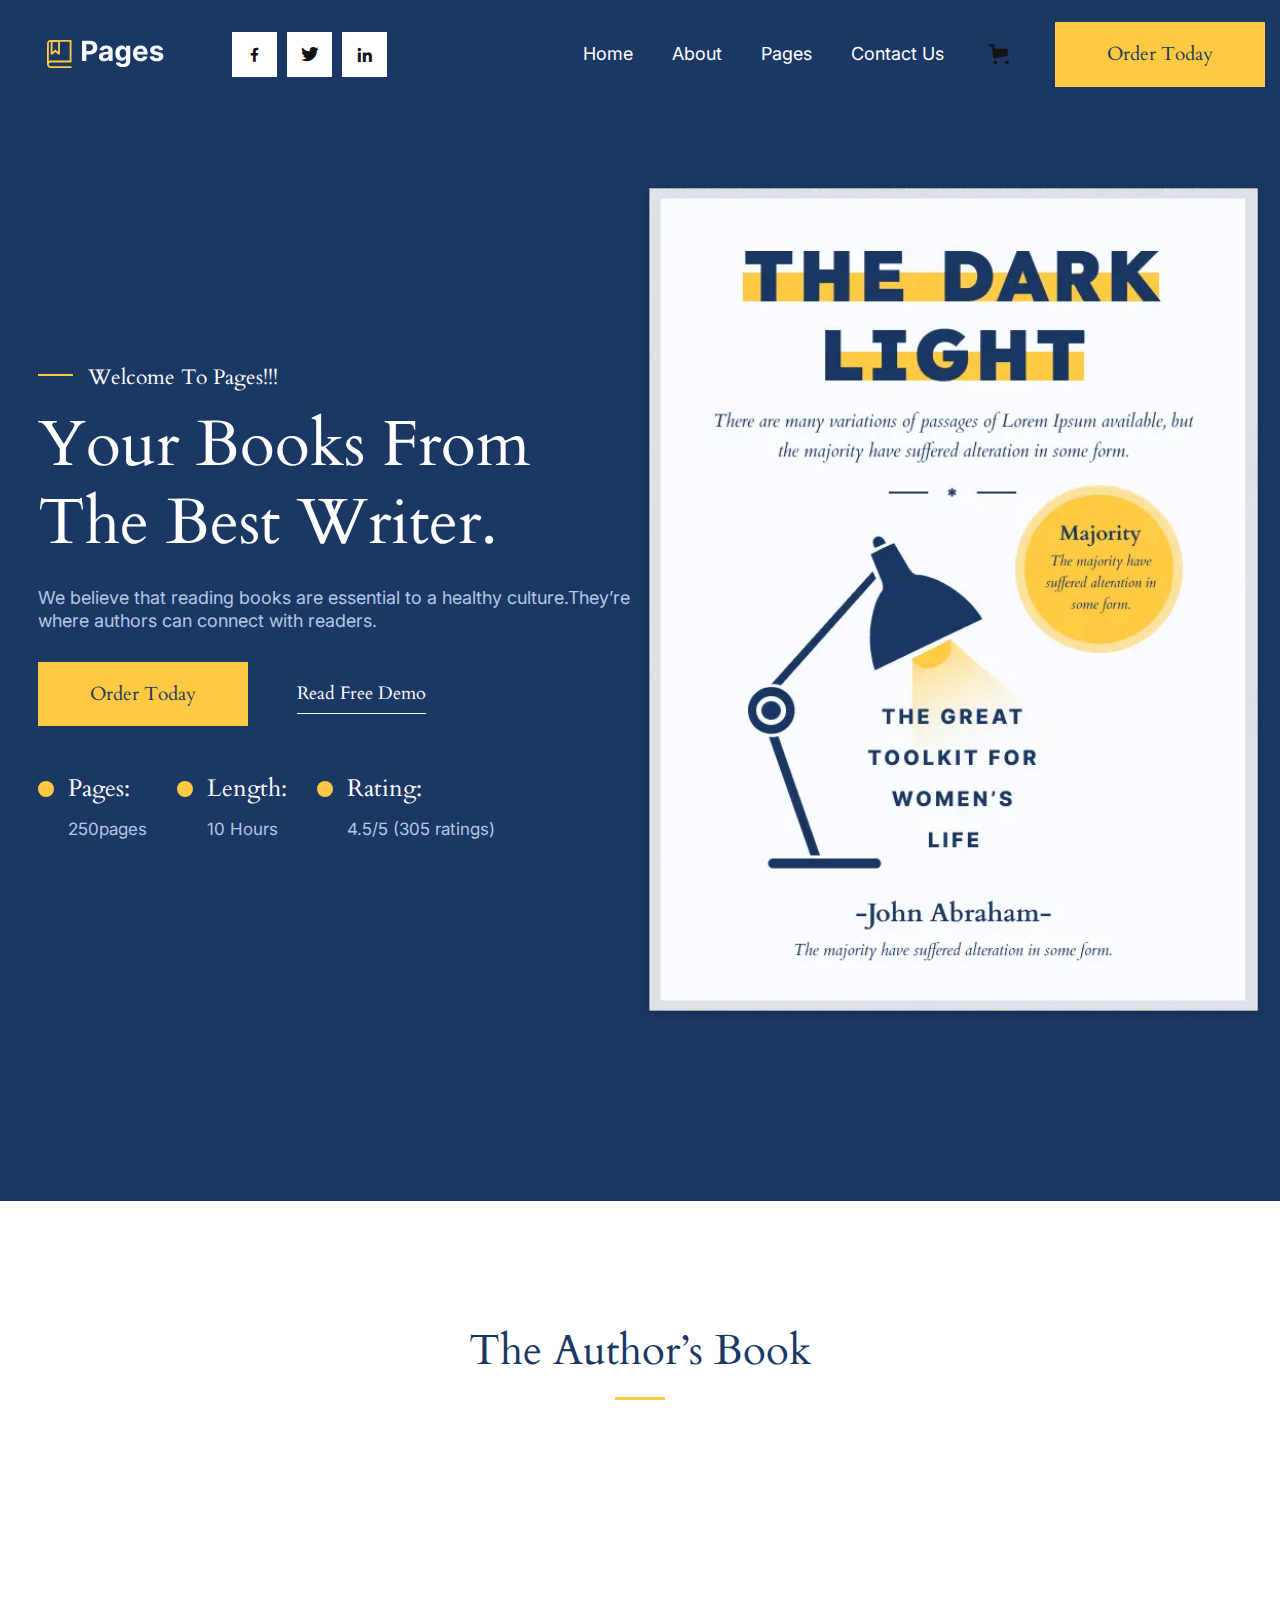
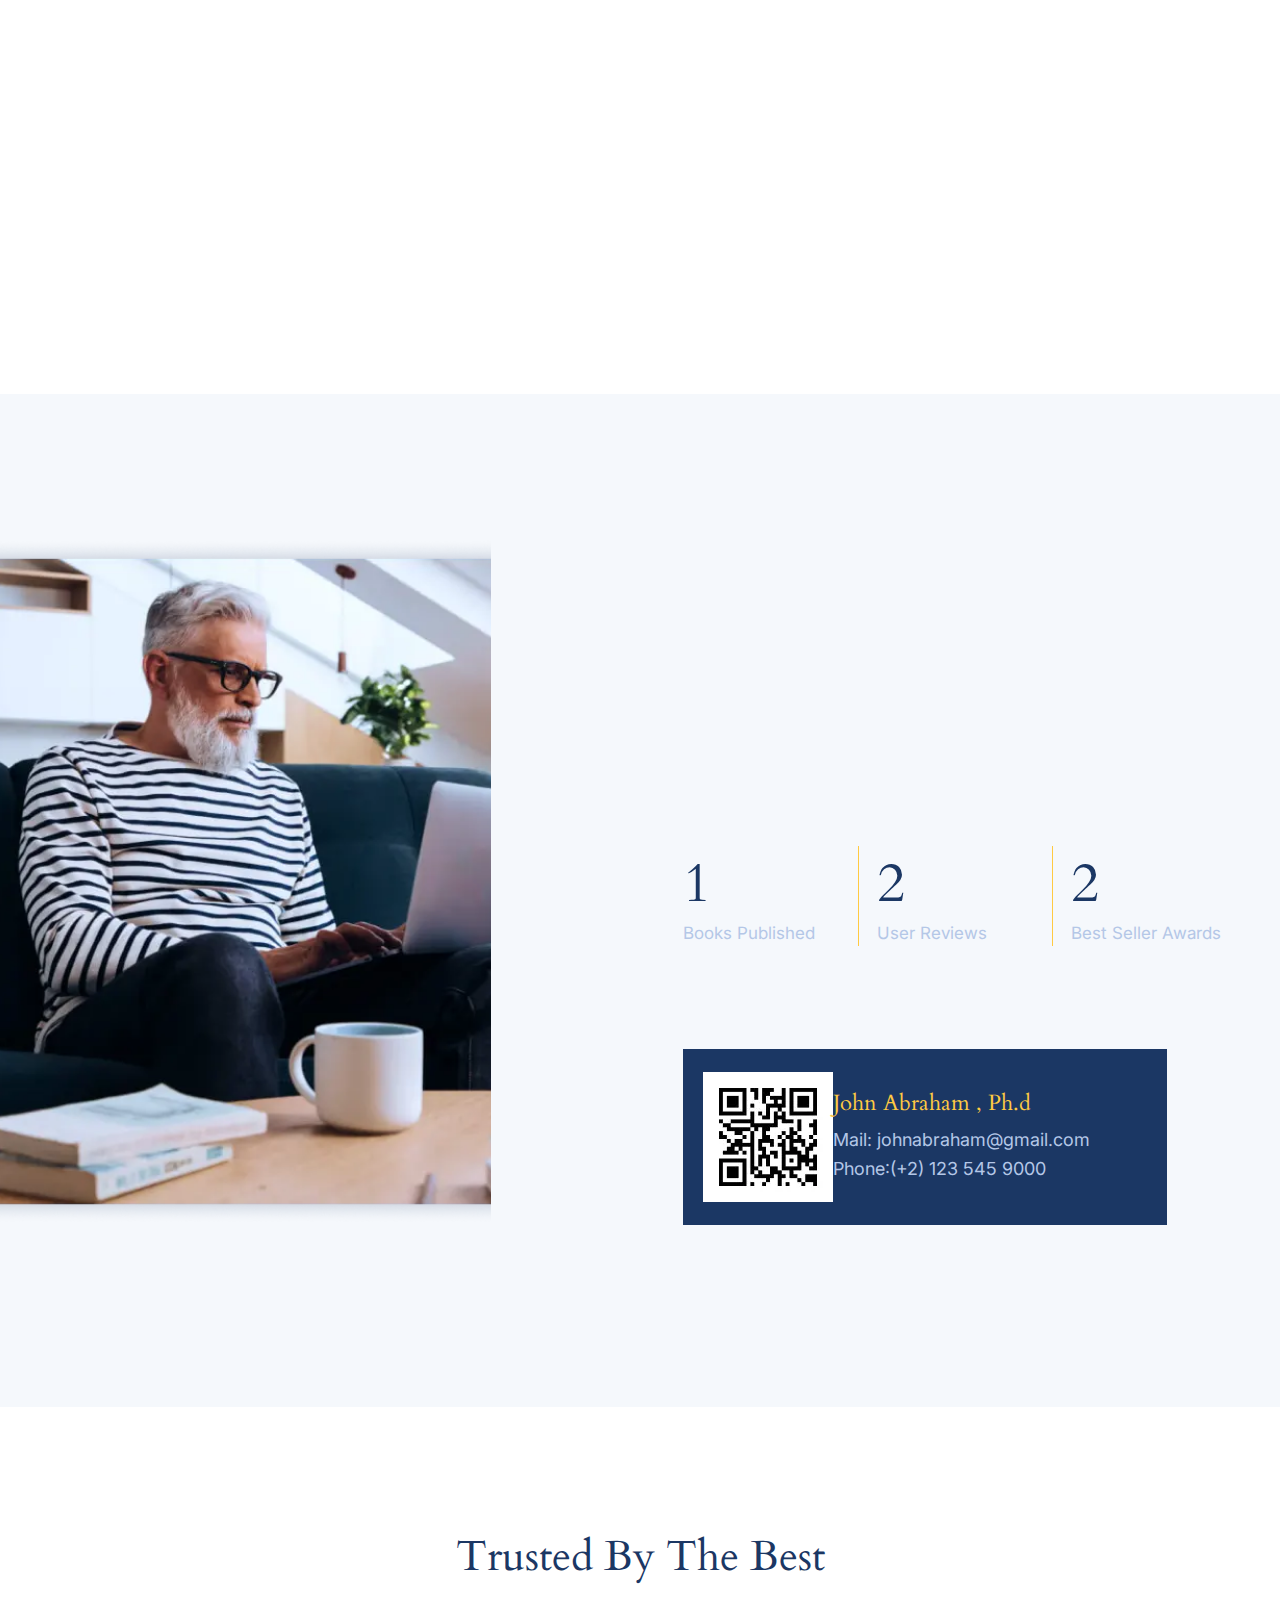
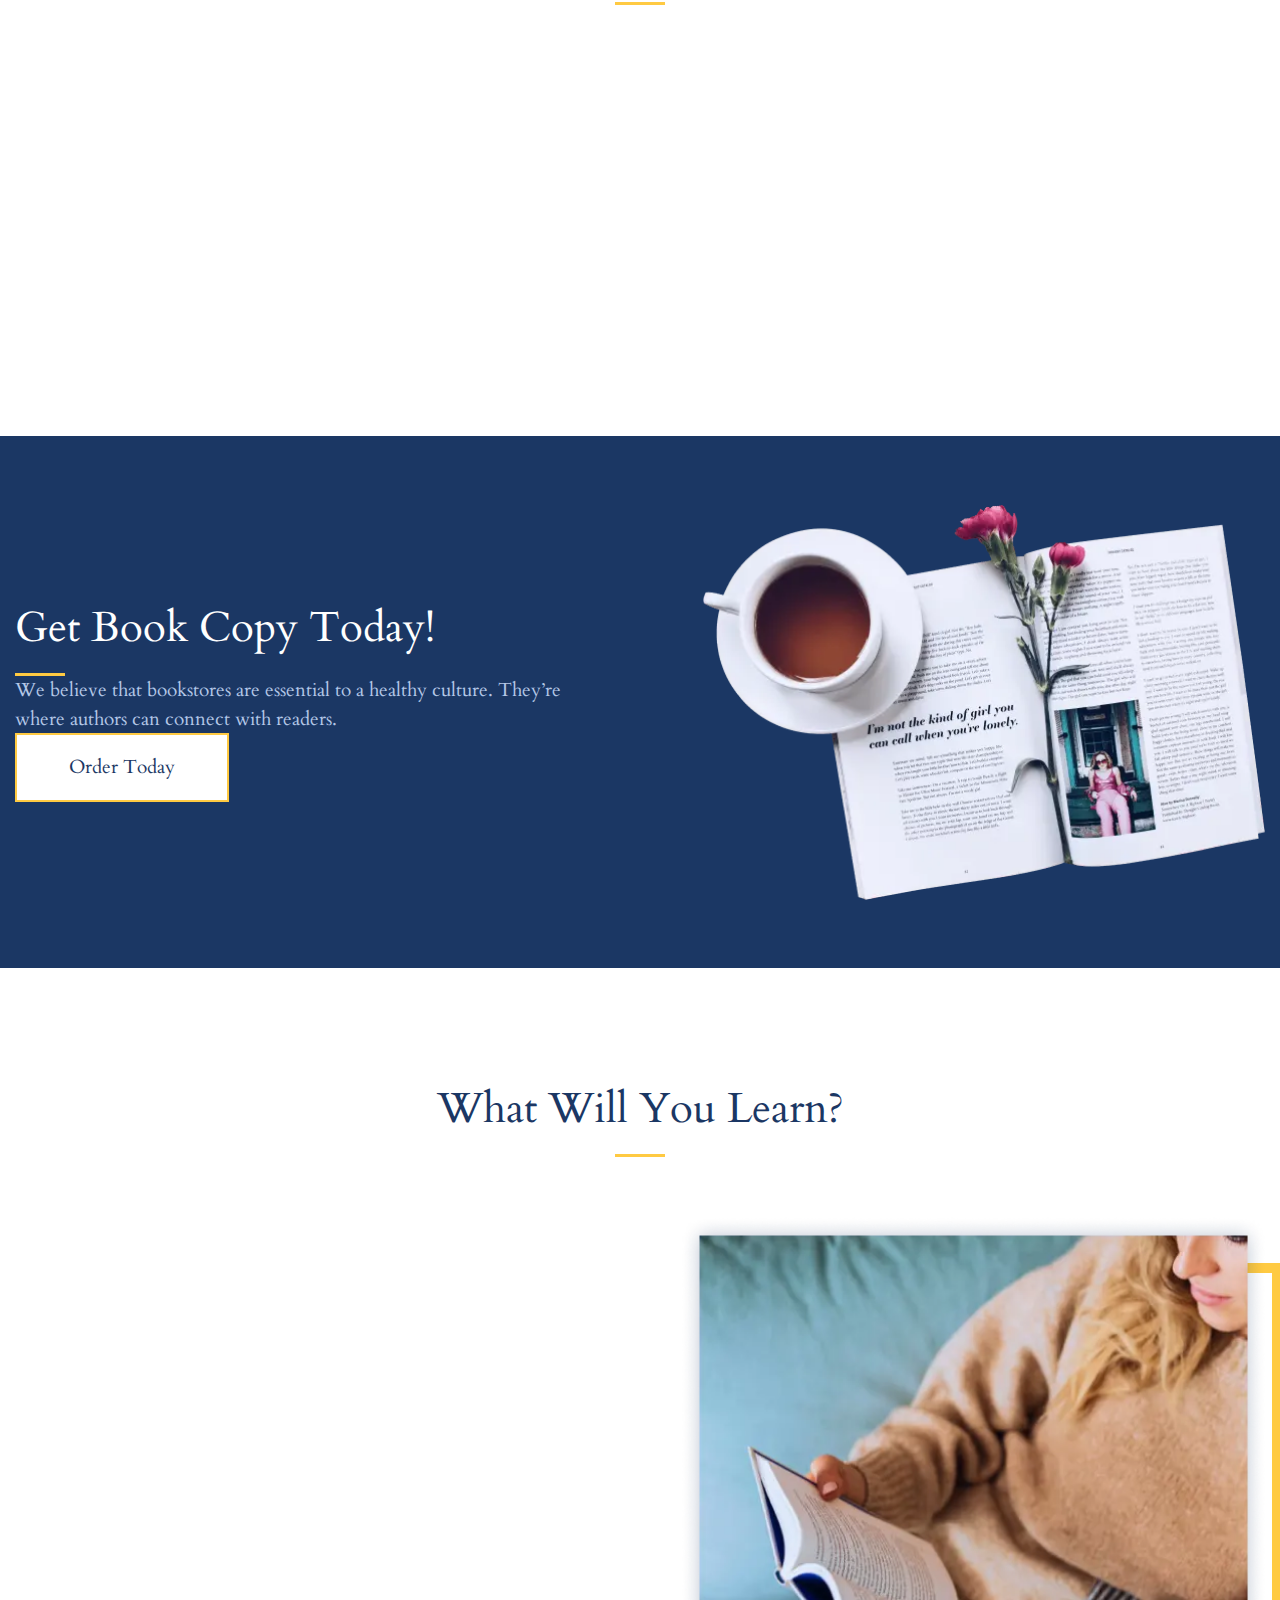
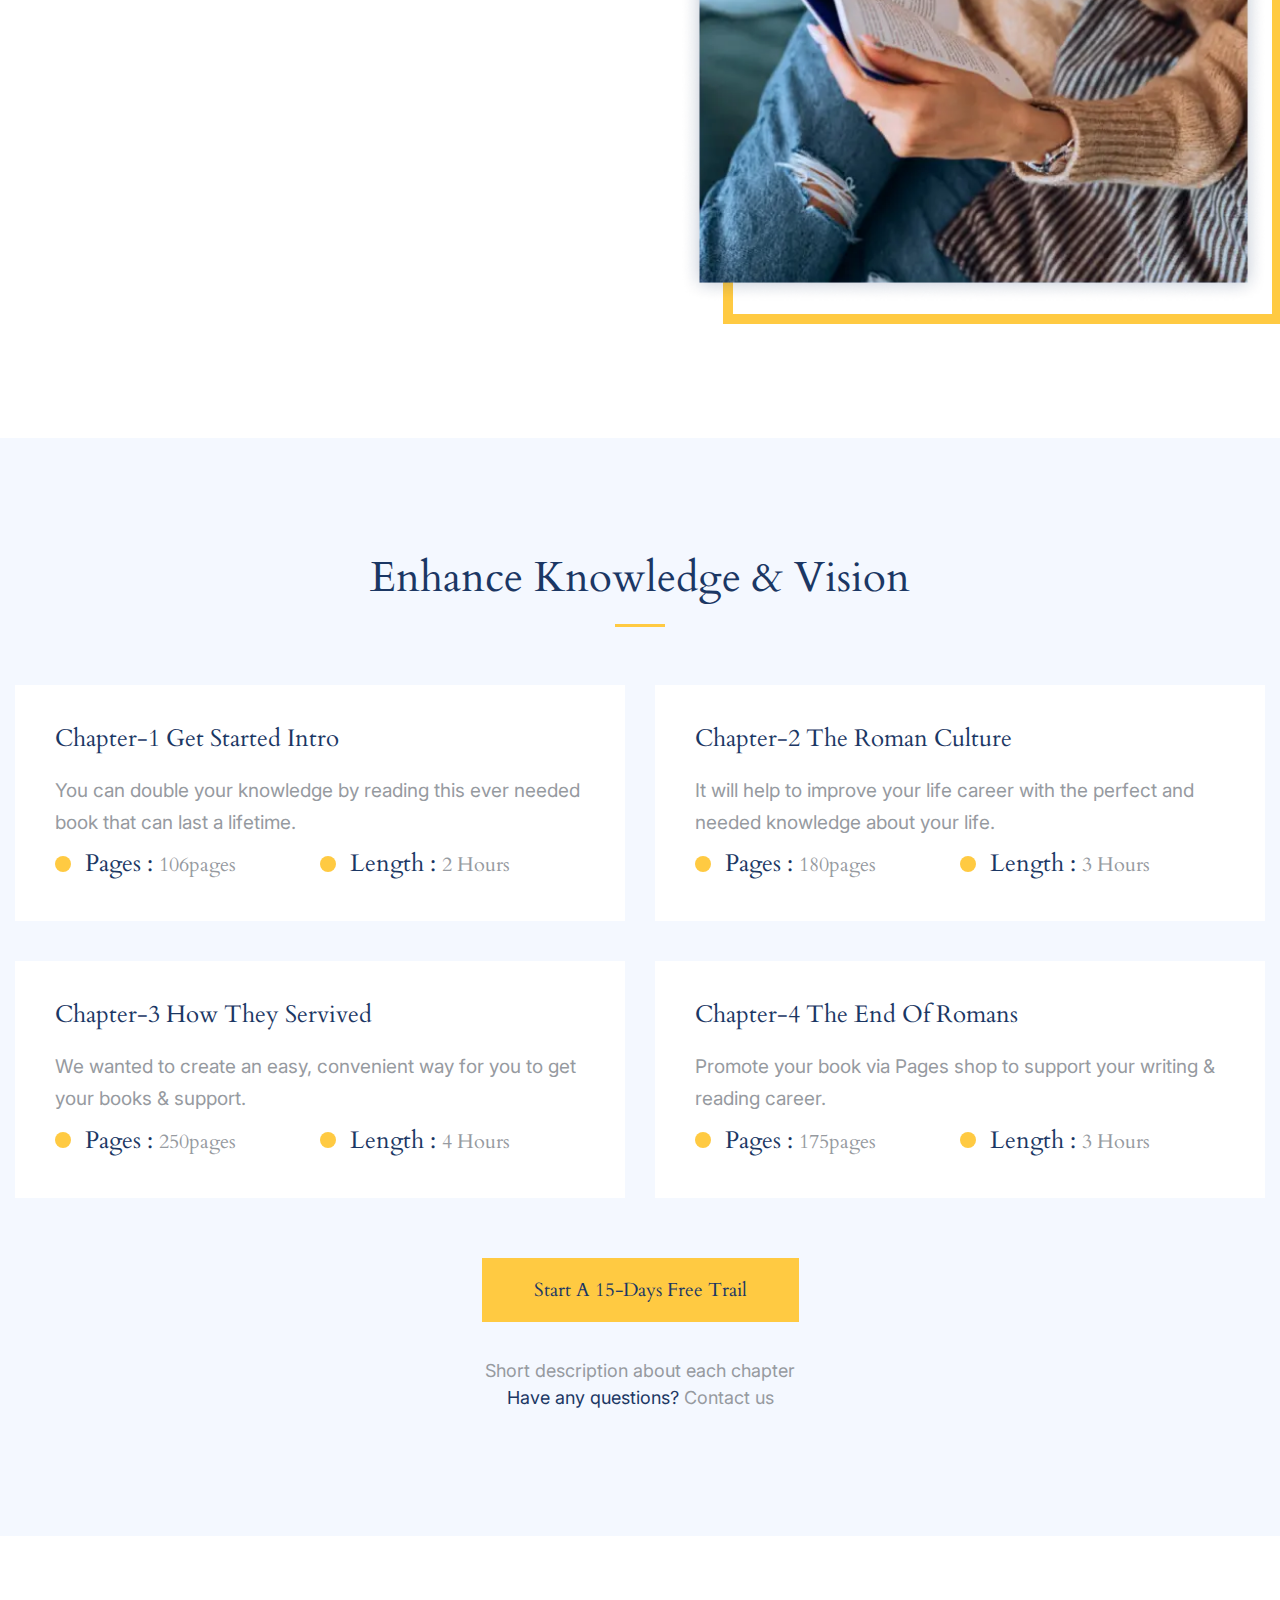
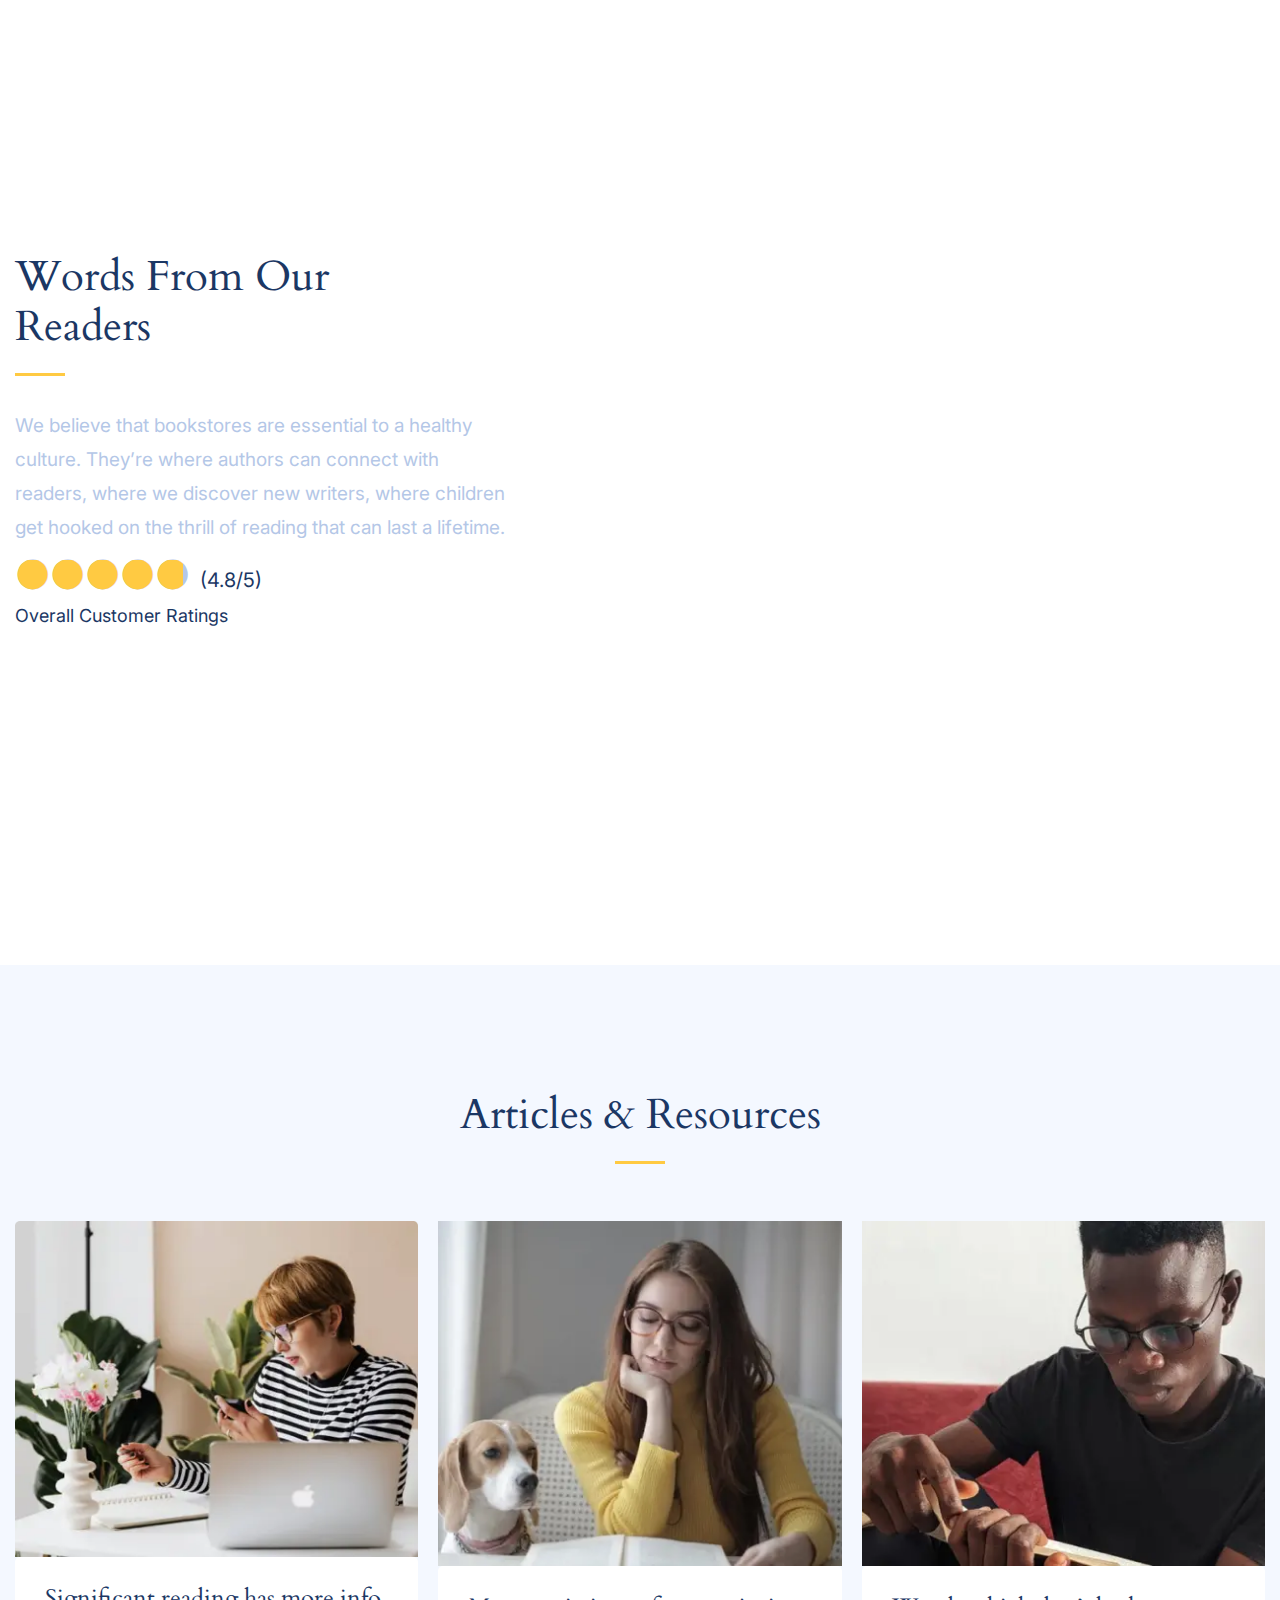
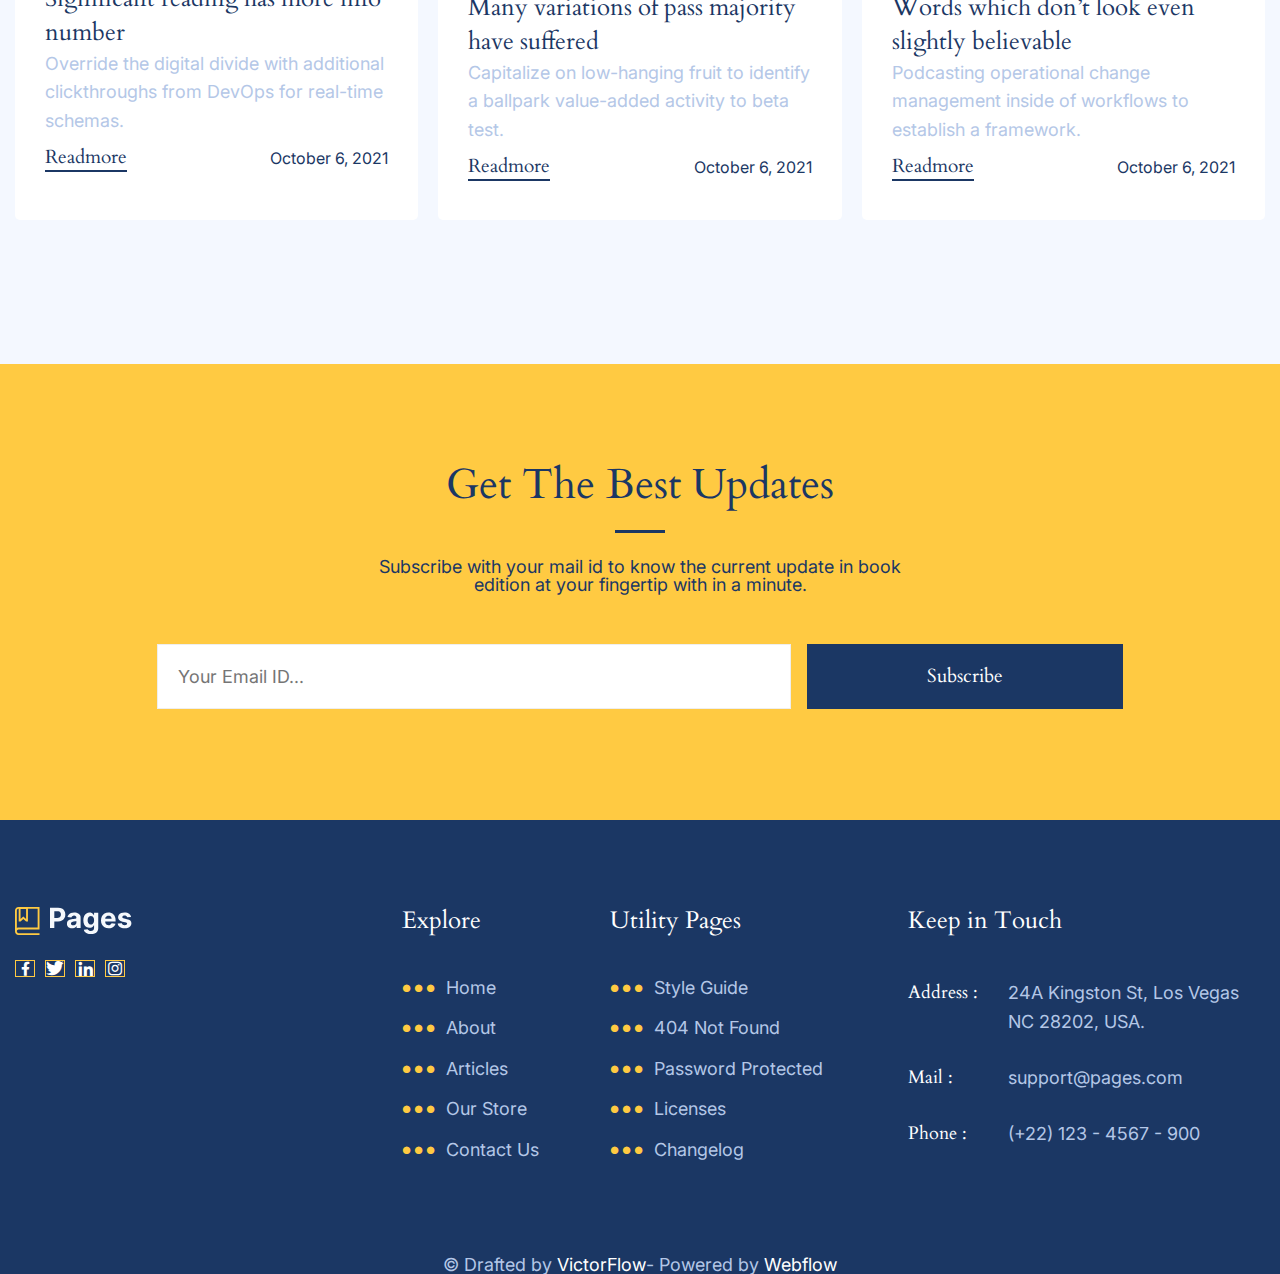
==== commit 0ec5ca05: "Add files via upload" ====
--- a/index.html
+++ b/index.html
@@ -6,7 +6,7 @@
 	<meta charset="UTF-8">
 	<meta name="format-detection" content="telephone=no">
 	<!-- <style>body{opacity: 0;}</style> -->
-	<link rel="stylesheet" href="css/style.min.css?_v=20221121004047">
+	<link rel="stylesheet" href="css/style.min.css?_v=20221125225541">
 	<link rel="shortcut icon" href="favicon.ico">
 	<!-- <meta name="robots" content="noindex, nofollow"> -->
 	<meta name="viewport" content="width=device-width, initial-scale=1.0">
@@ -624,7 +624,7 @@
 </div>
  -->
 
-	<script src="js/app.min.js?_v=20221121004047"></script>
+	<script src="js/app.min.js?_v=20221125225541"></script>
 
 </body>
 
--- a/css/style.min.css
+++ b/css/style.min.css
@@ -1 +1 @@
-@charset "UTF-8";@import url(https://fonts.googleapis.com/css?family=Inter:regular&display=swap);@import url(https://fonts.googleapis.com/css?family=Cardo:regular&display=swap);@font-face{font-family:icons;font-display:swap;src:url(../fonts/icons.woff2) format("woff2"),url(../fonts/icons.woff) format("woff");font-weight:400;font-style:normal}[class*=_icon-]:before{font-family:icons;font-style:normal;font-weight:400;font-variant:normal;text-transform:none;line-height:1;-webkit-font-smoothing:antialiased;-moz-osx-font-smoothing:grayscale}[class*=_icon-]:before{display:block}._icon-basket:before{content:"\e900"}._icon-circle:before{content:"\e901"}._icon-facebook:before{content:"\e902"}._icon-instagramm:before{content:"\e903"}._icon-line:before{content:"\e904"}._icon-linkdln:before{content:"\e905"}._icon-twitter:before{content:"\e906"}*{padding:0;margin:0;border:0}*,:after,:before{-webkit-box-sizing:border-box;box-sizing:border-box}body,html{height:100%;min-width:320px}body{color:#fff;line-height:1;font-family:Inter;font-size:1.125rem;-ms-text-size-adjust:100%;-moz-text-size-adjust:100%;-webkit-text-size-adjust:100%;-webkit-font-smoothing:antialiased;-moz-osx-font-smoothing:grayscale}button,input,textarea{font-family:Inter;font-size:inherit}button{cursor:pointer;color:inherit;background-color:inherit}a{color:inherit}a:link,a:visited{text-decoration:none}a:hover{text-decoration:none}ul li{list-style:none}img{vertical-align:top}h1,h2,h3,h4,h5,h6{font-weight:inherit;font-size:inherit}body{background-color:#1b3764;display:none}.lock body{overflow:hidden;-ms-touch-action:none;touch-action:none}.loaded body{display:block}.wrapper{min-height:100%;display:-webkit-box;display:-ms-flexbox;display:flex;-webkit-box-orient:vertical;-webkit-box-direction:normal;-ms-flex-direction:column;flex-direction:column;overflow:hidden}.wrapper>main{position:relative;z-index:2;-webkit-box-flex:1;-ms-flex:1 1 auto;flex:1 1 auto}.wrapper>*{min-width:0}[class*=__container]{max-width:81.25rem;-webkit-box-sizing:content-box;box-sizing:content-box;margin:0 auto;padding:0 .9375rem}input[type=email],input[type=tel],input[type=text],textarea{-webkit-appearance:none;-moz-appearance:none;appearance:none}.input{border-radius:0!important;width:100%;display:block;padding:20px 20px;border:1px solid #eee}textarea.input{resize:none;padding:0 0}.rating{display:-webkit-box;display:-ms-flexbox;display:flex;-webkit-box-align:end;-ms-flex-align:end;align-items:flex-end;font-size:30px;line-height:.75;-webkit-transition:opacity .3s ease 0s;-o-transition:opacity .3s ease 0s;transition:opacity .3s ease 0s}.rating_big{font-size:2.5rem}.rating.rating_sending{opacity:.2}.rating.rating_set .rating__active,.rating.rating_set .rating__item{cursor:pointer}.rating__body{position:relative}.rating__body::before{content:"●●●●●";display:block;color:#b4c7e7}.rating__active{position:absolute;width:96%;height:100%;top:0;left:0;overflow:hidden}.rating__active::before{content:"●●●●●";position:absolute;width:100%;height:100%;top:0;left:0;color:#ffca42}.rating__items{display:-webkit-box;display:-ms-flexbox;display:flex;position:absolute;width:100%;height:100%;top:0;left:0}.rating__item{-webkit-box-flex:0;-ms-flex:0 0 20%;flex:0 0 20%;height:100%;opacity:0}.rating__value{font-size:50%;line-height:1;padding:0 0 0 10px;color:#1b3764}.rating__value::before{content:"("}.rating__value::after{content:")"}[class*=-ibg]{position:relative}[class*=-ibg] img{position:absolute;width:100%;height:100%;top:0;left:0;-o-object-fit:cover;object-fit:cover}[class*=-ibg_contain] img{-o-object-fit:contain;object-fit:contain}.Welcome__subtitle,.Welcome__title,.barcode-about__name,.block__title,.body-author__title,.body-content__round,.body-content__text,.button,.contacts-footer__title,.content-get__text,.content-trusted__text,.footer__title,.free-welcome__link,.item-card__link,.item-card__title,.item-people__name,.item-people__title,.items-content__title,.rating-about__title,.rating-welcome__title,.round_blue{font-family:Cardo}.button{padding:1.125rem 3.25rem;font-weight:400;font-size:1.1875rem;line-height:150%;text-transform:capitalize;color:#1b3764;background-color:#ffca42;text-align:center}.button_white{background-color:#fff;color:#1b3764;border:2px solid #ffca42}.button_blue{background-color:#1b3764;color:#fff;padding:1.125rem 7.5rem}.block_center{-webkit-box-align:center;-ms-flex-align:center;align-items:center;text-align:center}.block__title{font-size:2.625rem;line-height:120%;text-transform:capitalize;color:#1b3764;display:-webkit-box;display:-ms-flexbox;display:flex;-webkit-box-orient:vertical;-webkit-box-direction:normal;-ms-flex-direction:column;flex-direction:column;gap:20px}.block__title_center{-webkit-box-align:center;-ms-flex-align:center;align-items:center}.block__title_blue{color:#fff}.block__title::after{content:"";height:3px;width:50px;background-color:#ffca42;position:relative}.block__title_line::after{content:"";height:3px;width:50px;background-color:#1b3764;position:relative}.round_blue{font-size:1.5rem;line-height:120%;color:#1b3764;position:relative;-webkit-transform:translate(30px,0);-ms-transform:translate(30px,0);transform:translate(30px,0)}.round::before{content:"";position:absolute;background-color:#ffca42;width:16px;height:16px;border-radius:50%;left:-30px;top:20%}.header{padding:22px 0;position:absolute;width:100%;top:0;left:0;z-index:50}.header._header-scroll{position:fixed;background-color:#1b3764;opacity:.98;top:-200%;height:100px}.header._header-show{-webkit-transition:top .3s ease 0s;-o-transition:top .3s ease 0s;transition:top .3s ease 0s;top:0}.header__container{display:-webkit-box;display:-ms-flexbox;display:flex;-webkit-box-pack:justify;-ms-flex-pack:justify;justify-content:space-between}.header__right{display:-webkit-box;display:-ms-flexbox;display:flex;-webkit-box-align:center;-ms-flex-align:center;align-items:center}.header__left{display:-webkit-box;display:-ms-flexbox;display:flex}.header__logo{display:-webkit-box;display:-ms-flexbox;display:flex;gap:10px;-webkit-box-flex:0;-ms-flex:0 0 82px;flex:0 0 82px;-webkit-box-align:center;-ms-flex-align:center;align-items:center;-webkit-box-pack:center;-ms-flex-pack:center;justify-content:center}.header__social{display:-webkit-box;display:-ms-flexbox;display:flex;gap:10px;-webkit-box-pack:center;-ms-flex-pack:center;justify-content:center;-webkit-box-align:center;-ms-flex-align:center;align-items:center}.header__icon{background-color:#fff;-webkit-box-flex:0;-ms-flex:0 0 45px;flex:0 0 45px;height:45px;display:-webkit-box;display:-ms-flexbox;display:flex;-webkit-box-pack:center;-ms-flex-pack:center;justify-content:center;-webkit-box-align:center;-ms-flex-align:center;align-items:center}.header__facebook{color:#141414;font-size:.9375rem}.header__twitter{color:#141414;font-size:.9375rem}.header__linkdln{color:#141414;font-size:.9375rem}.header__basket{color:#141414;font-size:1.25rem;text-align:center}.header__button{-ms-flex-item-align:stretch;-ms-grid-row-align:stretch;align-self:stretch}.menu{-webkit-transition:left .3s ease 0s;-o-transition:left .3s ease 0s;transition:left .3s ease 0s}.menu-open .menu{left:0}.menu-open .menu::before{left:0}.menu::before{content:"";position:fixed;top:0;left:-100%;width:100%;height:90px;background-color:#1b3764;opacity:0}.menu__list{display:-webkit-box;display:-ms-flexbox;display:flex}.menu__link{color:#fff}.icon-menu{display:none}.footer{position:relative;z-index:2}.footer__container{display:-ms-grid;display:grid}.footer__content{display:-ms-grid;display:grid;-ms-grid-columns:2fr 1fr 1.5fr 2fr;grid-template-columns:2fr 1fr 1.5fr 2fr;gap:30px}.footer__left{display:-webkit-box;display:-ms-flexbox;display:flex;-webkit-box-orient:vertical;-webkit-box-direction:normal;-ms-flex-direction:column;flex-direction:column;gap:25px}.footer__logo{display:-webkit-box;display:-ms-flexbox;display:flex;gap:10px;-webkit-box-align:start;-ms-flex-align:start;align-items:flex-start;-webkit-box-pack:start;-ms-flex-pack:start;justify-content:flex-start}.footer__social{display:-ms-grid;display:grid;gap:10px;align-self:flex-start;justify-self:flex-start}.footer__icon{border:1px #ffca42 solid;display:-webkit-box;display:-ms-flexbox;display:flex;-webkit-box-pack:center;-ms-flex-pack:center;justify-content:center;-webkit-box-align:center;-ms-flex-align:center;align-items:center;-webkit-transition:all .3s ease 0s;-o-transition:all .3s ease 0s;transition:all .3s ease 0s}.footer__facebook{font-size:.9375rem}.footer__twitter{font-size:.9375rem}.footer__linkdln{font-size:.9375rem}.footer__instagramm{font-size:.9375rem}.footer__item{display:-ms-grid;display:grid;gap:10px;-webkit-box-align:start;-ms-flex-align:start;align-items:start}.footer__title{font-size:1.5rem;line-height:120%}.footer__title:not(:last-child){margin-bottom:1.6875rem}.footer__link{color:#b4c7e7;line-height:170%;display:-webkit-box;display:-ms-flexbox;display:flex;-webkit-transition:all .3s ease 0s;-o-transition:all .3s ease 0s;transition:all .3s ease 0s}.footer__link::before{content:"● ● ●";color:#ffca42;font-size:.625rem;margin-right:11px}.footer__keep{display:-ms-grid;display:grid;-webkit-box-align:start;-ms-flex-align:start;align-items:start;grid-template:27}.footer__bottom{-ms-grid-column-align:center;justify-self:center;color:#b4c7e7}.footer__span{color:#fff}.contacts-footer{display:-ms-grid;display:grid}.contacts-footer__item{display:-webkit-box;display:-ms-flexbox;display:flex;gap:15px}.contacts-footer__title{-webkit-box-flex:0;-ms-flex:0 0 85px;flex:0 0 85px;line-height:150%}.contacts-footer__text{-webkit-box-flex:1;-ms-flex:1 1 auto;flex:1 1 auto;color:#b4c7e7;line-height:160%;-webkit-transition:all .3s ease 0s;-o-transition:all .3s ease 0s;transition:all .3s ease 0s}.Welcome__container{display:-ms-grid;display:grid;-webkit-box-align:center;-ms-flex-align:center;align-items:center}.Welcome__content{display:-webkit-box;display:-ms-flexbox;display:flex;-webkit-box-orient:vertical;-webkit-box-direction:normal;-ms-flex-direction:column;flex-direction:column;-webkit-box-align:start;-ms-flex-align:start;align-items:flex-start;margin-left:23px;-webkit-animation:welcome 1.5s linear;animation:welcome 1.5s linear}@-webkit-keyframes welcome{from{opacity:0;-webkit-transform:translate(-120%,0);transform:translate(-120%,0)}to{opacity:1;-webkit-transform:translate(0,0);transform:translate(0,0)}}@keyframes welcome{from{opacity:0;-webkit-transform:translate(-120%,0);transform:translate(-120%,0)}to{opacity:1;-webkit-transform:translate(0,0);transform:translate(0,0)}}.Welcome__title{-webkit-transform:translate(50px,0);-ms-transform:translate(50px,0);transform:translate(50px,0);position:relative;font-size:1.3125rem;line-height:171%;text-transform:capitalize}.Welcome__title:not(:last-child){margin-bottom:.625rem}.Welcome__title::before{content:"";position:absolute;background-color:#ffca42;width:35px;height:2px;left:-50px;top:40%}.Welcome__subtitle{font-size:4rem;line-height:122%}.Welcome__subtitle:not(:last-child){margin-bottom:1.5rem}.Welcome__text{line-height:128%;color:#b4c7e7}.Welcome__text:not(:last-child){margin-bottom:1.875rem}.Welcome__image-ibg{padding-bottom:135.1351351351%;-webkit-animation:image 1.5s linear;animation:image 1.5s linear}@-webkit-keyframes image{from{opacity:0;-webkit-transform:translate(120%,0);transform:translate(120%,0)}to{opacity:1;-webkit-transform:translate(0,0);transform:translate(0,0)}}@keyframes image{from{opacity:0;-webkit-transform:translate(120%,0);transform:translate(120%,0)}to{opacity:1;-webkit-transform:translate(0,0);transform:translate(0,0)}}.free-welcome{display:-webkit-box;display:-ms-flexbox;display:flex;-webkit-box-align:center;-ms-flex-align:center;align-items:center}.free-welcome:not(:last-child){margin-bottom:.625rem}.free-welcome__link{line-height:160%;text-transform:capitalize;position:relative}.free-welcome__link::after{content:"";width:100%;height:1px;position:absolute;bottom:-20%;left:0;background-color:#fff}.rating-welcome{-webkit-transform:translate(30px,0);-ms-transform:translate(30px,0);transform:translate(30px,0);display:-webkit-box;display:-ms-flexbox;display:flex;gap:60px}.rating-welcome__title{position:relative;font-size:1.5rem;line-height:120%}.rating-welcome__title:not(:last-child){margin-bottom:.75rem}.rating-welcome__title::before{content:"";position:absolute;background-color:#ffca42;width:16px;height:16px;border-radius:50%;left:-30px;top:20%}.rating-welcome__text{font-size:1.0625rem;line-height:160%;color:#b4c7e7}.Author{background-color:#fff}.Author__container{display:-ms-grid;display:grid}.column-author{display:-ms-grid;display:grid;gap:20px}.column-author__item{opacity:0;display:-ms-grid;display:grid;-webkit-box-align:center;-ms-flex-align:center;align-items:center}.column-author__item._watcher-view{-webkit-animation:opacity 1s linear forwards;animation:opacity 1s linear forwards}@-webkit-keyframes opacity{0%{-webkit-transform:scale(0);transform:scale(0)}100%{-webkit-transform:scale(1);transform:scale(1);opacity:1}}@keyframes opacity{0%{-webkit-transform:scale(0);transform:scale(0)}100%{-webkit-transform:scale(1);transform:scale(1);opacity:1}}.column-author__image-ibg{padding-bottom:134.0350877193%}.body-author{display:-ms-grid;display:grid;gap:10px}.body-author__title{color:#1b3764;font-size:2rem;line-height:120%}.body-author__price{color:#ffca42;font-size:1.3125rem;line-height:157%}.body-author__text{color:#b4c7e7;font-size:1.1875rem;line-height:150%}.body-author__round:not(:last-child){margin-bottom:1.6875rem}.body-author__button{-ms-grid-column-align:start;justify-self:start}.About{background-color:#f5f8fc}.About__container{display:-ms-grid;display:grid}.About__image-ibg{padding-bottom:118.0952380952%;position:relative}.About__content{display:-ms-grid;display:grid;gap:33px}.About__block{opacity:0}.About__block._watcher-view{-webkit-animation:right 1s linear forwards;animation:right 1s linear forwards}@-webkit-keyframes right{0%{-webkit-transform:translate(120%,0);transform:translate(120%,0);opacity:0}100%{-webkit-transform:translate(0,0);transform:translate(0,0);opacity:1}}@keyframes right{0%{-webkit-transform:translate(120%,0);transform:translate(120%,0);opacity:0}100%{-webkit-transform:translate(0,0);transform:translate(0,0);opacity:1}}.About__text{opacity:0;color:#b4c7e7;font-size:1.1875rem;line-height:180%}.About__text._watcher-view{-webkit-animation:right 1s linear .8s forwards;animation:right 1s linear .8s forwards}@keyframes right{0%{-webkit-transform:translate(120%,0);transform:translate(120%,0);opacity:0}100%{-webkit-transform:translate(0,0);transform:translate(0,0);opacity:1}}.About__rating:not(:last-child){margin-bottom:3.4375rem}.rating-about{display:-ms-grid;display:grid}.rating-about__before{position:relative;gap:25px}.rating-about__before:not(:first-child)::before{content:"";height:6.25rem;width:1px;background-color:#ffca42;top:0;left:-10%;position:absolute}.rating-about__item{display:-webkit-box;display:-ms-flexbox;display:flex;-webkit-box-orient:vertical;-webkit-box-direction:normal;-ms-flex-direction:column;flex-direction:column}.rating-about__title{color:#1b3764;font-size:3.4375rem;line-height:140%}.rating-about__text{color:#b4c7e7;font-size:17px;line-height:127%}.barcode-about{max-width:484px;background-color:#1b3764;padding:.9375rem 1.25rem;display:-webkit-box;display:-ms-flexbox;display:flex;-webkit-box-align:center;-ms-flex-align:center;align-items:center}.barcode-about__body{display:-ms-grid;display:grid}.barcode-about__name{color:#ffca42;font-size:1.375rem;line-height:120%}.barcode-about__name:not(:last-child){margin-bottom:.625rem}.barcode-about__mail{color:#b4c7e7;line-height:158%}.barcode-about__phone{color:#b4c7e7;line-height:158%}.Trusted{background-color:#fff}.Trusted__container{display:-ms-grid;display:grid}.Trusted__content{display:-ms-grid;display:grid;gap:16px;-webkit-box-pack:justify;-ms-flex-pack:justify;justify-content:space-between;justify-items:center;text-align:center}.content-trusted__item{opacity:0;display:-ms-grid;display:grid;justify-items:center;-webkit-box-align:start;-ms-flex-align:start;align-items:start;-ms-flex-line-pack:start;align-content:start}.content-trusted__item._watcher-view{-webkit-animation:opacity 1s linear forwards;animation:opacity 1s linear forwards}.content-trusted__item._watcher-view:nth-child(1){-webkit-animation:opacity 1s linear forwards;animation:opacity 1s linear forwards}.content-trusted__item._watcher-view:nth-child(2){-webkit-animation:opacity 1s linear forwards .2s;animation:opacity 1s linear forwards .2s}.content-trusted__item._watcher-view:nth-child(3){-webkit-animation:opacity 1s linear forwards .4s;animation:opacity 1s linear forwards .4s}.content-trusted__item._watcher-view:nth-child(4){-webkit-animation:opacity 1s linear forwards .8s;animation:opacity 1s linear forwards .8s}@keyframes opacity{0%{-webkit-transform:scale(0);transform:scale(0)}100%{-webkit-transform:scale(1);transform:scale(1);opacity:1}}.content-trusted__img:not(:last-child){margin-bottom:1.375rem}.content-trusted__title{font-size:1.5rem;color:#1b3764;line-height:140%}.content-trusted__title:not(:last-child){margin-bottom:1rem}.content-trusted__text{font-size:1.1875rem;color:#b4c7e7;line-height:150%}.Get__container{display:-ms-grid;display:grid;-webkit-box-align:center;-ms-flex-align:center;align-items:center}.Get__image-ibg{padding-bottom:70.3571428571%}.content-get{display:-ms-grid;display:grid}.content-get__text{font-size:1.1875rem;color:#b4c7e7;line-height:150%}.content-get__button{-ms-grid-column-align:start;justify-self:start}.Learn{background-color:#fff}.Learn__container{display:-ms-grid;display:grid}.content-learn{display:-ms-grid;display:grid;-webkit-box-align:center;-ms-flex-align:center;align-items:center}.content-learn__image-ibg{position:relative;padding-bottom:118.1308411215%}.content-learn__image-ibg::before{content:"";height:96%;width:96%;position:absolute;border:10px solid #ffca42;bottom:-3%;right:-3%}.body-content{display:-ms-grid;display:grid;gap:30px}.body-content__item{opacity:0;background-color:#f4f8ff;display:-webkit-box;display:-ms-flexbox;display:flex;-webkit-box-orient:vertical;-webkit-box-direction:normal;-ms-flex-direction:column;flex-direction:column;gap:30px;padding:30px}.body-content__item._watcher-view{-webkit-animation:opacity 1s linear forwards;animation:opacity 1s linear forwards}.body-content__item._watcher-view:nth-child(1){-webkit-animation:opacity 1s linear forwards;animation:opacity 1s linear forwards}.body-content__item._watcher-view:nth-child(2){-webkit-animation:opacity 1s linear forwards .2s;animation:opacity 1s linear forwards .2s}.body-content__item._watcher-view:nth-child(3){-webkit-animation:opacity 1s linear forwards .4s;animation:opacity 1s linear forwards .4s}.body-content__item._watcher-view:nth-child(4){-webkit-animation:opacity 1s linear forwards .8s;animation:opacity 1s linear forwards .8s}@keyframes opacity{0%{-webkit-transform:scale(0);transform:scale(0)}100%{-webkit-transform:scale(1);transform:scale(1);opacity:1}}.body-content__round{display:-webkit-inline-box;display:-ms-inline-flexbox;display:inline-flex;-webkit-box-pack:center;-ms-flex-pack:center;justify-content:center;-webkit-box-align:center;-ms-flex-align:center;align-items:center;height:50px;width:50px;background-color:#ffca42;border-radius:50%;text-align:center;font-size:1.4375rem;color:#1b3764;line-height:125%}.body-content__text{font-size:1.5rem;color:#1b3764;line-height:140%}.Vision{background-color:#f4f8ff}.Vision__container{display:-ms-grid;display:grid}.content-vision{display:-ms-grid;display:grid;justify-items:center}.content-vision__items:not(:last-child){margin-bottom:3.75rem}.content-vision__button:not(:last-child){margin-bottom:2.1875rem}.content-vision__footer{text-align:center}.content-vision__text{color:#969aa0;display:inline-block;line-height:150%}.content-vision__link{display:inline-block;color:#1b3764}.items-content{display:-ms-grid;display:grid;row-gap:40px;-webkit-column-gap:30px;-moz-column-gap:30px;column-gap:30px}.items-content__item{background-color:#fff;padding:40px;display:-ms-grid;display:grid}.items-content__title{font-size:1.5rem;color:#1b3764;line-height:120%}.items-content__title:not(:last-child){margin-bottom:1.3125rem}.items-content__text{font-size:1.1875rem;color:#969aa0;line-height:170%}.items-content__text:not(:last-child){margin-bottom:.625rem}.page-content{display:-ms-grid;display:grid}.page-content__round{display:inline-block}.page-content__amount{font-size:1.25rem;color:#969aa0;line-height:160%}.Words{background-color:#fff}.Words__container{display:-ms-grid;display:grid;gap:30px;-webkit-box-align:center;-ms-flex-align:center;align-items:center}.content-words{display:-webkit-box;display:-ms-flexbox;display:flex;-webkit-box-orient:vertical;-webkit-box-direction:normal;-ms-flex-direction:column;flex-direction:column}.content-words__block:not(:last-child){margin-bottom:2.0625rem}.content-words__text{font-size:1.1875rem;color:#b4c7e7;line-height:180%}.content-words__text:not(:last-child){margin-bottom:.875rem}.content-words__rating:not(:last-child){margin-bottom:.75rem}.content-words__footer{color:#1b3764;line-height:160%}.people-words{-webkit-perspective:700px;perspective:700px;display:-ms-grid;display:grid;gap:20px}.people-words__item{-webkit-transform-style:preserve-3d;transform-style:preserve-3d;opacity:0}.people-words__item._watcher-view{-webkit-transform:rotateY(-180deg);transform:rotateY(-180deg)}.people-words__item._watcher-view:nth-child(1){-webkit-animation:rotate .6s linear forwards;animation:rotate .6s linear forwards}.people-words__item._watcher-view:nth-child(2){-webkit-animation:rotate .6s linear forwards .6s;animation:rotate .6s linear forwards .6s}.people-words__item._watcher-view:nth-child(3){-webkit-animation:rotate .6s linear forwards 1.2s;animation:rotate .6s linear forwards 1.2s}@-webkit-keyframes rotate{0%{-webkit-transform:rotateY(-180deg);transform:rotateY(-180deg);opacity:1}100%{-webkit-transform:rotateY(0);transform:rotateY(0);opacity:1}}@keyframes rotate{0%{-webkit-transform:rotateY(-180deg);transform:rotateY(-180deg);opacity:1}100%{-webkit-transform:rotateY(0);transform:rotateY(0);opacity:1}}.people-words__item:nth-child(even){-ms-grid-row-span:2;grid-row:span 2;-ms-grid-row-align:center;align-self:center}.item-people{background-color:#1b3764;padding:30px 35px;display:-ms-grid;display:grid;gap:13px;-webkit-box-align:center;-ms-flex-align:center;align-items:center}.item-people__who{display:-ms-grid;display:grid;-ms-grid-columns:85px 1fr;grid-template-columns:85px 1fr;gap:20px}.item-people__body{-ms-flex-item-align:center;-ms-grid-row-align:center;align-self:center}.item-people__name{font-size:1.5rem;color:#fff;line-height:120%}.item-people__title{font-size:1.375rem;color:#fff;line-height:150%}.item-people__text{color:#b4c7e7}.Articles{background-color:#f4f8ff}.Articles__container{display:-ms-grid;display:grid}.cards-articles{display:-ms-grid;display:grid;gap:20px}.item-card{display:-ms-grid;display:grid}.item-card__imgage-ibg{padding-bottom:83.3333333333%}.item-card__wrap{padding:25px 30px 30px 30px;background-color:#fff;border-radius:5px}.item-card__title{font-size:1.5rem;line-height:140%;color:#1b3764}.item-card__title:not(:last-child){margin-bottom:1.25rem}.item-card__text{line-height:160%;color:#b4c7e7}.item-card__text:not(:last-child){margin-bottom:.625rem}.item-card__footer{display:-webkit-box;display:-ms-flexbox;display:flex;-webkit-box-pack:justify;-ms-flex-pack:justify;justify-content:space-between}.item-card__link{font-size:1.1875rem;line-height:120%;text-transform:capitalize;color:#1b3764;position:relative;-webkit-transition:all .3s ease 0s;-o-transition:all .3s ease 0s;transition:all .3s ease 0s}.item-card__link::after{content:"";width:100%;height:2px;background-color:#1b3764;position:absolute;bottom:0;left:0}.item-card__date{font-size:1rem;color:#1b3764;line-height:160%}.Best{background-color:#ffca42}.Best__container{display:-ms-grid;display:grid;justify-items:center;text-align:center}.Best__block:not(:last-child){margin-bottom:1.5625rem}.Best__text{color:#1b3764;max-width:550px}.Best__text:not(:last-child){margin-bottom:3.125rem}.Best__form{display:-ms-grid;display:grid;gap:16px}@media (min-width:29.99875em){.rating-about{-ms-grid-columns:(1fr)[3];grid-template-columns:repeat(3,1fr)}}@media (min-width:47.99875em){.Trusted__content{-ms-grid-columns:(1fr)[2];grid-template-columns:repeat(2,1fr)}.Get__container{-ms-grid-columns:(1fr)[2];grid-template-columns:repeat(2,1fr)}.items-content{-ms-grid-columns:(1fr)[2];grid-template-columns:repeat(2,1fr)}.Best__form{-ms-grid-columns:3fr 1fr;grid-template-columns:3fr 1fr}}@media (min-width:61.99875em){.footer__social{-ms-grid-columns:(1fr)[4];grid-template-columns:repeat(4,1fr)}.Welcome__container{-ms-grid-columns:(1fr)[2];grid-template-columns:repeat(2,1fr)}.column-author{-ms-grid-columns:(1fr)[2];grid-template-columns:repeat(2,1fr)}.About__container{-ms-grid-columns:(1fr)[2];grid-template-columns:repeat(2,1fr)}.About__image-ibg{-webkit-transform:translate(-30px,0);-ms-transform:translate(-30px,0);transform:translate(-30px,0)}.Trusted__content{-ms-grid-columns:(1fr)[4];grid-template-columns:repeat(4,1fr)}.page-content{-ms-grid-columns:(1fr)[2];grid-template-columns:repeat(2,1fr)}.Words__container{-ms-grid-columns:500px 1fr;grid-template-columns:500px 1fr}.cards-articles{-ms-grid-columns:(1fr)[3];grid-template-columns:repeat(3,1fr)}}@media (min-width:61.99875em) and (min-width:83.125em){.Welcome__container{-webkit-column-gap:4.6875rem;-moz-column-gap:4.6875rem;column-gap:4.6875rem}}@media (min-width:61.99875em) and (min-width:81.25em){.About__container{gap:5.625rem}}@media (min-width:81.25em){.footer__container{gap:5.9375rem}.Author__container{gap:3.75rem}.About__image-ibg{margin-right:5rem}.content-learn{gap:5.625rem}.Best__input{padding-left:9.375rem}.Best__input{padding-right:9.375rem}}@media (min-width:83.125em){.header__container{padding-bottom:1.25rem}.header__right{gap:3.125rem}.header__left{gap:2.5rem}.menu__list{gap:2.5rem}.footer{padding-top:5.625rem}.footer{padding-bottom:1.5625rem}.footer__icon{width:3.4375rem}.footer__icon{height:3.4375rem}.contacts-footer{gap:1.75rem}.Welcome__container{padding-top:11.5625rem}.Welcome__container{padding-bottom:11.5625rem}.Welcome__container{row-gap:2.5rem}.free-welcome{gap:3.125rem}.rating-welcome{padding-top:2.5rem}.Author__container{padding-top:8.125rem}.Author__container{padding-bottom:9.375rem}.About__container{padding-top:9.375rem}.About__container{padding-bottom:11.875rem}.barcode-about{gap:2.5rem}.Trusted__container{padding-top:8.125rem}.Trusted__container{padding-bottom:8.125rem}.Trusted__container{gap:3.125rem}.Get__container{padding-top:4.375rem}.Get__container{padding-bottom:4.375rem}.Get__container{gap:8.125rem}.content-get{gap:1.6875rem}.Learn__container{padding-top:7.5rem}.Learn__container{padding-bottom:8.75rem}.Learn__container{gap:3.75rem}.Vision__container{padding-top:7.5rem}.Vision__container{padding-bottom:8.125rem}.Vision__container{gap:3.75rem}.Words__container{padding-top:8.125rem}.Words__container{padding-bottom:9.375rem}.people-words{-ms-grid-columns:(1fr)[2];grid-template-columns:repeat(2,1fr)}.Articles__container{padding-top:8.125rem}.Articles__container{padding-bottom:9.375rem}.Articles__container{gap:3.75rem}.Best__container{padding-top:6.25rem}.Best__container{padding-bottom:7.1875rem}}@media (min-width:550px){.column-author__item{-ms-grid-columns:(1fr)[2];grid-template-columns:repeat(2,1fr)}}@media (min-width:550px) and (min-width:83.125em){.column-author__item{gap:1.875rem}}@media (min-width:600px){.body-content{-ms-grid-columns:(1fr)[2];grid-template-columns:repeat(2,1fr)}}@media (min-width:1200px){.content-learn{-ms-grid-columns:(1fr)[2];grid-template-columns:repeat(2,1fr)}}@media (max-width:1200px){.content-learn__image-ibg::before{display:none}}@media (max-width:62em){.header__right{gap:1.25rem}.header__left{gap:1.25rem}.footer__container{gap:1.25rem}.Author__container{gap:1.25rem}.About__image-ibg{margin-right:1.25rem}.content-learn{gap:.625rem}.Best__input{padding-left:1.875rem}.Best__input{padding-right:1.875rem}}@media (max-width:600px){.rating-welcome{-webkit-box-orient:vertical;-webkit-box-direction:normal;-ms-flex-direction:column;flex-direction:column}.rating-welcome__title::before{left:-5px}.body-content__item{-webkit-box-align:center;-ms-flex-align:center;align-items:center;text-align:center}}@media (max-width:600px) and (max-width:600px){.rating-welcome{-webkit-transform:translate(15px,0);-ms-transform:translate(15px,0);transform:translate(15px,0)}}@media (max-width:550px){.header__social{margin-bottom:2.5rem}.header__basket{margin-bottom:2.5rem;margin-top:2.5rem;font-size:2.5rem}.header__button{margin:0 15px}.body-author{justify-items:center;text-align:center}.body-author__button{-ms-grid-column-align:center;justify-self:center}}@media (max-width:20em){.header__container{padding-bottom:1.25rem}.menu__list{gap:1.25rem}.footer{padding-top:1.875rem}.footer{padding-bottom:1.5625rem}.footer__icon{width:3.4375rem}.footer__icon{height:3.4375rem}.contacts-footer{gap:1.25rem}.Welcome__container{padding-top:4.375rem}.Welcome__container{padding-bottom:1.875rem}.Welcome__container{row-gap:1.25rem}.free-welcome{gap:1.875rem}.rating-welcome{padding-top:1.25rem}.Author__container{padding-top:1.875rem}.Author__container{padding-bottom:1.875rem}.About__container{padding-top:1.875rem}.About__container{padding-bottom:1.875rem}.barcode-about{gap:2.5rem}.Trusted__container{padding-top:1.875rem}.Trusted__container{padding-bottom:1.875rem}.Trusted__container{gap:1.875rem}.Get__container{padding-top:1.875rem}.Get__container{padding-bottom:1.875rem}.Get__container{gap:1.875rem}.content-get{gap:1.6875rem}.Learn__container{padding-top:1.875rem}.Learn__container{padding-bottom:1.875rem}.Learn__container{gap:1.25rem}.Vision__container{padding-top:1.875rem}.Vision__container{padding-bottom:1.875rem}.Vision__container{gap:1.25rem}.Words__container{padding-top:1.875rem}.Words__container{padding-bottom:1.875rem}.Articles__container{padding-top:1.875rem}.Articles__container{padding-bottom:1.875rem}.Articles__container{gap:.625rem}.Best__container{padding-top:1.875rem}.Best__container{padding-bottom:1.875rem}}@media (max-width:83.125em){.item-people{justify-items:center;text-align:center}}@media (max-width:61.99875em){.rating_big{-webkit-box-pack:center;-ms-flex-pack:center;justify-content:center}.block__title_after{-webkit-box-align:center;-ms-flex-align:center;align-items:center}.menu{background-color:#1b3764;opacity:.98;position:fixed;width:100%;height:100%;top:0;left:-100%}.menu__list{display:-ms-grid;display:grid;gap:3.125rem;text-align:center}.menu__link{font-size:1.875rem;opacity:1}.icon-menu{display:block;position:relative;width:30px;height:18px;cursor:pointer;z-index:5}.icon-menu span,.icon-menu::after,.icon-menu::before{content:"";-webkit-transition:all .3s ease 0s;-o-transition:all .3s ease 0s;transition:all .3s ease 0s;left:0;position:absolute;width:100%;height:2px;background-color:#000}.icon-menu::before{top:0}.icon-menu::after{bottom:0}.icon-menu span{top:calc(50% - 1px)}.menu-open .icon-menu span{-webkit-transform:scale(0);-ms-transform:scale(0);transform:scale(0)}.menu-open .icon-menu::before{-webkit-transform:rotate(-45deg);-ms-transform:rotate(-45deg);transform:rotate(-45deg);top:calc(50% - 1px)}.menu-open .icon-menu::after{-webkit-transform:rotate(45deg);-ms-transform:rotate(45deg);transform:rotate(45deg);bottom:calc(50% - 1px)}.footer__content{-ms-grid-columns:150px 1fr;grid-template-columns:150px 1fr}.footer__social{-ms-flex-item-align:center;-ms-grid-row-align:center;align-self:center}.footer__item{display:none}.Welcome__container{text-align:center}.Welcome__content{-webkit-box-align:center;-ms-flex-align:center;align-items:center}.About__image-ibg{margin-left:1.25rem}.rating-about:not(:last-child){margin-bottom:1.875rem}.barcode-about{-ms-grid-column-align:center;justify-self:center}.page-content{gap:15px}.Words__container{justify-items:center;text-align:center}.content-words__block{-webkit-box-align:center;-ms-flex-align:center;align-items:center}}@media (max-width:61.99875em) and (max-width:48em){.header__right{gap:3.125rem}.header__left{gap:3.125rem}}@media (max-width:61.99875em) and (max-width:20em){.header__social{gap:.625rem}.menu{padding-top:6.25rem}.menu__list{margin-bottom:2.5rem}}@media (max-width:61.99875em) and (max-width:61.99875em){.menu{overflow:auto}}@media (max-width:47.99875em){.button{-ms-grid-column-align:stretch;justify-self:stretch}.content-get{justify-items:center;text-align:center}.content-get__button{-ms-grid-column-align:stretch;justify-self:stretch}.block__title{-webkit-box-align:center;-ms-flex-align:center;align-items:center}.items-content{justify-items:center;text-align:center;-webkit-box-pack:center;-ms-flex-pack:center;justify-content:center}.Best__input{-ms-grid-column-align:stretch;justify-self:stretch}}@media (max-width:29.99875em){.footer__content{-ms-grid-columns:1fr;grid-template-columns:1fr;justify-items:center}.footer__logo{-webkit-box-pack:center;-ms-flex-pack:center;justify-content:center}.footer__social{-ms-grid-columns:(1fr)[4];grid-template-columns:repeat(4,1fr)}.footer__title{text-align:center}.free-welcome{-webkit-box-orient:vertical;-webkit-box-direction:normal;-ms-flex-direction:column;flex-direction:column}.rating-about{-ms-grid-column-align:center;justify-self:center;gap:20px}.rating-about__before:first-child::before{content:"";height:6.25rem;width:1px;background-color:#ffca42;top:0;left:-10%;position:absolute}.barcode-about{-webkit-box-orient:vertical;-webkit-box-direction:normal;-ms-flex-direction:column;flex-direction:column}.barcode-about__body{justify-items:center}}@media (min-width:20em) and (max-width:83.125em){.header__container{padding-bottom:clamp(1.25rem ,1.25rem + 0 ,1.25rem)}.menu__list{gap:clamp(1.25rem ,.853960396rem + 1.9801980198vw ,2.5rem)}.footer{padding-top:clamp(1.875rem ,.6868811881rem + 5.9405940594vw ,5.625rem)}.footer{padding-bottom:clamp(1.5625rem ,1.5625rem + 0 ,1.5625rem)}.footer__icon{width:clamp(3.4375rem ,3.4375rem + 0 ,3.4375rem)}.footer__icon{height:clamp(3.4375rem ,3.4375rem + 0 ,3.4375rem)}.contacts-footer{gap:clamp(1.25rem ,1.0915841584rem + .7920792079vw ,1.75rem)}.Welcome__container{padding-top:clamp(4.375rem ,2.0977722772rem + 11.3861386139vw ,11.5625rem)}.Welcome__container{padding-bottom:clamp(1.875rem ,-1.1943069307rem + 15.3465346535vw ,11.5625rem)}.Welcome__container{row-gap:clamp(1.25rem ,.853960396rem + 1.9801980198vw ,2.5rem)}.free-welcome{gap:clamp(1.875rem ,1.478960396rem + 1.9801980198vw ,3.125rem)}.rating-welcome{padding-top:clamp(1.25rem ,.853960396rem + 1.9801980198vw ,2.5rem)}.Author__container{padding-top:clamp(1.875rem ,-.1051980198rem + 9.900990099vw ,8.125rem)}.Author__container{padding-bottom:clamp(1.875rem ,-.5012376238rem + 11.8811881188vw ,9.375rem)}.About__container{padding-top:clamp(1.875rem ,-.5012376238rem + 11.8811881188vw ,9.375rem)}.About__container{padding-bottom:clamp(1.875rem ,-1.2933168317rem + 15.8415841584vw ,11.875rem)}.barcode-about{gap:clamp(2.5rem ,2.5rem + 0 ,2.5rem)}.Trusted__container{padding-top:clamp(1.875rem ,-.1051980198rem + 9.900990099vw ,8.125rem)}.Trusted__container{padding-bottom:clamp(1.875rem ,-.1051980198rem + 9.900990099vw ,8.125rem)}.Trusted__container{gap:clamp(1.875rem ,1.478960396rem + 1.9801980198vw ,3.125rem)}.Get__container{padding-top:clamp(1.875rem ,1.0829207921rem + 3.9603960396vw ,4.375rem)}.Get__container{padding-bottom:clamp(1.875rem ,1.0829207921rem + 3.9603960396vw ,4.375rem)}.Get__container{gap:clamp(1.875rem ,-.1051980198rem + 9.900990099vw ,8.125rem)}.content-get{gap:clamp(1.6875rem ,1.6875rem + 0 ,1.6875rem)}.Learn__container{padding-top:clamp(1.875rem ,.0928217822rem + 8.9108910891vw ,7.5rem)}.Learn__container{padding-bottom:clamp(1.875rem ,-.3032178218rem + 10.8910891089vw ,8.75rem)}.Learn__container{gap:clamp(1.25rem ,.4579207921rem + 3.9603960396vw ,3.75rem)}.Vision__container{padding-top:clamp(1.875rem ,.0928217822rem + 8.9108910891vw ,7.5rem)}.Vision__container{padding-bottom:clamp(1.875rem ,-.1051980198rem + 9.900990099vw ,8.125rem)}.Vision__container{gap:clamp(1.25rem ,.4579207921rem + 3.9603960396vw ,3.75rem)}.Words__container{padding-top:clamp(1.875rem ,-.1051980198rem + 9.900990099vw ,8.125rem)}.Words__container{padding-bottom:clamp(1.875rem ,-.5012376238rem + 11.8811881188vw ,9.375rem)}.Articles__container{padding-top:clamp(1.875rem ,-.1051980198rem + 9.900990099vw ,8.125rem)}.Articles__container{padding-bottom:clamp(1.875rem ,-.5012376238rem + 11.8811881188vw ,9.375rem)}.Articles__container{gap:clamp(.625rem ,-.3650990099rem + 4.9504950495vw ,3.75rem)}.Best__container{padding-top:clamp(1.875rem ,.4888613861rem + 6.9306930693vw ,6.25rem)}.Best__container{padding-bottom:clamp(1.875rem ,.1918316832rem + 8.4158415842vw ,7.1875rem)}}@media (min-width:62em) and (max-width:83.125em){.header__right{gap:clamp(1.25rem ,-4.2529585799rem + 8.875739645vw ,3.125rem)}.header__left{gap:clamp(1.25rem ,-2.4186390533rem + 5.9171597633vw ,2.5rem)}}@media (max-width:61.99875em) and (min-width:62em){.header__right{gap:5rem}.header__left{gap:5rem}}@media (max-width:61.99875em) and (min-width:48em) and (max-width:62em){.header__right{gap:clamp(3.125rem ,-3.3035714286rem + 13.3928571429vw ,5rem)}.header__left{gap:clamp(3.125rem ,-3.3035714286rem + 13.3928571429vw ,5rem)}}@media (max-width:61.99875em) and (min-width:83.125em){.header__social{gap:1.875rem}.menu{padding-top:10.625rem}.menu__list{margin-bottom:2.5rem}}@media (max-width:61.99875em) and (min-width:20em) and (max-width:83.125em){.header__social{gap:clamp(.625rem ,.228960396rem + 1.9801980198vw ,1.875rem)}.menu{padding-top:clamp(6.25rem ,4.8638613861rem + 6.9306930693vw ,10.625rem)}.menu__list{margin-bottom:clamp(2.5rem ,2.5rem + 0 ,2.5rem)}}@media (min-width:62em) and (max-width:81.25em){.footer__container{gap:clamp(1.25rem ,-13.8474025974rem + 24.3506493506vw ,5.9375rem)}.Author__container{gap:clamp(1.25rem ,-6.8019480519rem + 12.987012987vw ,3.75rem)}.About__image-ibg{margin-right:clamp(1.25rem ,-10.8279220779rem + 19.4805194805vw ,5rem)}.content-learn{gap:clamp(.625rem ,-15.4788961039rem + 25.974025974vw ,5.625rem)}.Best__input{padding-left:clamp(1.875rem ,-22.2808441558rem + 38.961038961vw ,9.375rem)}.Best__input{padding-right:clamp(1.875rem ,-22.2808441558rem + 38.961038961vw ,9.375rem)}}@media (min-width:61.99875em) and (min-width:20em) and (max-width:83.125em){.Welcome__container{-webkit-column-gap:clamp(4.6875rem ,4.6875rem + 0 ,4.6875rem);-moz-column-gap:clamp(4.6875rem ,4.6875rem + 0 ,4.6875rem);column-gap:clamp(4.6875rem ,4.6875rem + 0 ,4.6875rem)}}@media (min-width:61.99875em) and (max-width:20em){.Welcome__container{-webkit-column-gap:4.6875rem;-moz-column-gap:4.6875rem;column-gap:4.6875rem}}@media (min-width:550px) and (min-width:20em) and (max-width:83.125em){.column-author__item{gap:clamp(.625rem ,.228960396rem + 1.9801980198vw ,1.875rem)}}@media (min-width:550px) and (max-width:20em){.column-author__item{gap:.625rem}}@media (min-width:61.99875em) and (min-width:62em) and (max-width:81.25em){.About__container{gap:clamp(2.5rem ,-7.5649350649rem + 16.2337662338vw ,5.625rem)}}@media (min-width:61.99875em) and (max-width:62em){.About__container{gap:2.5rem}}@media (any-hover:hover){.button:hover{background-color:#b4c7e7;color:#000;-webkit-transition:background-color .3s ease 0s;-o-transition:background-color .3s ease 0s;transition:background-color .3s ease 0s}.button._fw{width:100%}.header__icon:hover{background-color:#ffca42}.header__basket:hover{color:#fff}.menu__link:hover{color:#ffca42}.footer__icon:hover{background-color:#b4c7e7}.footer__link:hover{color:#ffca42}.contacts-footer__text:hover{color:#ffca42}.free-welcome__link:hover::after{background-color:#ffca42}.item-card__link:hover{color:#b4c7e7}.item-card__link:hover::after{display:none}}+@charset "UTF-8";@import url(https://fonts.googleapis.com/css?family=Inter:regular&display=swap);@import url(https://fonts.googleapis.com/css?family=Cardo:regular&display=swap);@font-face{font-family:icons;font-display:swap;src:url(../fonts/icons.woff2) format("woff2"),url(../fonts/icons.woff) format("woff");font-weight:400;font-style:normal}[class*=_icon-]:before{font-family:icons;font-style:normal;font-weight:400;font-variant:normal;text-transform:none;line-height:1;-webkit-font-smoothing:antialiased;-moz-osx-font-smoothing:grayscale}[class*=_icon-]:before{display:block}._icon-basket:before{content:"\e900"}._icon-circle:before{content:"\e901"}._icon-facebook:before{content:"\e902"}._icon-instagramm:before{content:"\e903"}._icon-line:before{content:"\e904"}._icon-linkdln:before{content:"\e905"}._icon-twitter:before{content:"\e906"}*{padding:0;margin:0;border:0}*,:after,:before{-webkit-box-sizing:border-box;box-sizing:border-box}body,html{height:100%;min-width:320px}body{color:#fff;line-height:1;font-family:Inter;font-size:1.125rem;-ms-text-size-adjust:100%;-moz-text-size-adjust:100%;-webkit-text-size-adjust:100%;-webkit-font-smoothing:antialiased;-moz-osx-font-smoothing:grayscale}button,input,textarea{font-family:Inter;font-size:inherit}button{cursor:pointer;color:inherit;background-color:inherit}a{color:inherit}a:link,a:visited{text-decoration:none}a:hover{text-decoration:none}ul li{list-style:none}img{vertical-align:top}h1,h2,h3,h4,h5,h6{font-weight:inherit;font-size:inherit}body{background-color:#1b3764;display:none}.lock body{overflow:hidden;-ms-touch-action:none;touch-action:none}.loaded body{display:block}.wrapper{min-height:100%;display:-webkit-box;display:-ms-flexbox;display:flex;-webkit-box-orient:vertical;-webkit-box-direction:normal;-ms-flex-direction:column;flex-direction:column;overflow:hidden}.wrapper>main{position:relative;z-index:2;-webkit-box-flex:1;-ms-flex:1 1 auto;flex:1 1 auto}.wrapper>*{min-width:0}[class*=__container]{max-width:81.25rem;-webkit-box-sizing:content-box;box-sizing:content-box;margin:0 auto;padding:0 .9375rem}input[type=email],input[type=tel],input[type=text],textarea{-webkit-appearance:none;-moz-appearance:none;appearance:none}.input{border-radius:0!important;width:100%;display:block;padding:20px 20px;border:1px solid #eee}textarea.input{resize:none;padding:0 0}.rating{display:-webkit-box;display:-ms-flexbox;display:flex;-webkit-box-align:end;-ms-flex-align:end;align-items:flex-end;font-size:30px;line-height:.75;-webkit-transition:opacity .3s ease 0s;-o-transition:opacity .3s ease 0s;transition:opacity .3s ease 0s}.rating_big{font-size:2.5rem}.rating.rating_sending{opacity:.2}.rating.rating_set .rating__active,.rating.rating_set .rating__item{cursor:pointer}.rating__body{position:relative}.rating__body::before{content:"●●●●●";display:block;color:#b4c7e7}.rating__active{position:absolute;width:96%;height:100%;top:0;left:0;overflow:hidden}.rating__active::before{content:"●●●●●";position:absolute;width:100%;height:100%;top:0;left:0;color:#ffca42}.rating__items{display:-webkit-box;display:-ms-flexbox;display:flex;position:absolute;width:100%;height:100%;top:0;left:0}.rating__item{-webkit-box-flex:0;-ms-flex:0 0 20%;flex:0 0 20%;height:100%;opacity:0}.rating__value{font-size:50%;line-height:1;padding:0 0 0 10px;color:#1b3764}.rating__value::before{content:"("}.rating__value::after{content:")"}[class*=-ibg]{position:relative}[class*=-ibg] img{position:absolute;width:100%;height:100%;top:0;left:0;-o-object-fit:cover;object-fit:cover}[class*=-ibg_contain] img{-o-object-fit:contain;object-fit:contain}.Welcome__subtitle,.Welcome__title,.barcode-about__name,.block__title,.body-author__title,.body-content__round,.body-content__text,.button,.contacts-footer__title,.content-get__text,.content-trusted__text,.footer__title,.free-welcome__link,.item-card__link,.item-card__title,.item-people__name,.item-people__title,.items-content__title,.rating-about__title,.rating-welcome__title,.round_blue{font-family:Cardo}.button{padding:1.125rem 3.25rem;font-weight:400;font-size:1.1875rem;line-height:150%;text-transform:capitalize;color:#1b3764;background-color:#ffca42;text-align:center}.button_white{background-color:#fff;color:#1b3764;border:2px solid #ffca42}.button_blue{background-color:#1b3764;color:#fff;padding:1.125rem 7.5rem}.block_center{-webkit-box-align:center;-ms-flex-align:center;align-items:center;text-align:center}.block__title{font-size:2.625rem;line-height:120%;text-transform:capitalize;color:#1b3764;display:-webkit-box;display:-ms-flexbox;display:flex;-webkit-box-orient:vertical;-webkit-box-direction:normal;-ms-flex-direction:column;flex-direction:column;gap:20px}.block__title_center{-webkit-box-align:center;-ms-flex-align:center;align-items:center}.block__title_blue{color:#fff}.block__title::after{content:"";height:3px;width:50px;background-color:#ffca42;position:relative}.block__title_line::after{content:"";height:3px;width:50px;background-color:#1b3764;position:relative}.round_blue{font-size:1.5rem;line-height:120%;color:#1b3764;position:relative;-webkit-transform:translate(30px,0);-ms-transform:translate(30px,0);transform:translate(30px,0)}.round::before{content:"";position:absolute;background-color:#ffca42;width:16px;height:16px;border-radius:50%;left:-30px;top:20%}.header{padding:22px 0;position:absolute;width:100%;top:0;left:0;z-index:50}.header._header-scroll{position:fixed;background-color:#1b3764;opacity:.98;top:-200%;height:100px}.header._header-show{-webkit-transition:top .3s ease 0s;-o-transition:top .3s ease 0s;transition:top .3s ease 0s;top:0}.header__container{display:-webkit-box;display:-ms-flexbox;display:flex;-webkit-box-pack:justify;-ms-flex-pack:justify;justify-content:space-between}.header__right{display:-webkit-box;display:-ms-flexbox;display:flex;-webkit-box-align:center;-ms-flex-align:center;align-items:center}.header__left{display:-webkit-box;display:-ms-flexbox;display:flex}.header__logo{display:-webkit-box;display:-ms-flexbox;display:flex;gap:10px;-webkit-box-flex:0;-ms-flex:0 0 180px;flex:0 0 180px;-webkit-box-align:center;-ms-flex-align:center;align-items:center;-webkit-box-pack:center;-ms-flex-pack:center;justify-content:center}.header__social{-webkit-box-flex:1;-ms-flex:1 1 auto;flex:1 1 auto;display:-webkit-box;display:-ms-flexbox;display:flex;gap:10px;-webkit-box-pack:center;-ms-flex-pack:center;justify-content:center;-webkit-box-align:center;-ms-flex-align:center;align-items:center}.header__icon{background-color:#fff;-webkit-box-flex:0;-ms-flex:0 0 45px;flex:0 0 45px;height:45px;display:-webkit-box;display:-ms-flexbox;display:flex;-webkit-box-pack:center;-ms-flex-pack:center;justify-content:center;-webkit-box-align:center;-ms-flex-align:center;align-items:center}.header__facebook{color:#141414;font-size:.9375rem}.header__twitter{color:#141414;font-size:.9375rem}.header__linkdln{color:#141414;font-size:.9375rem}.header__basket{color:#141414;font-size:1.25rem;text-align:center}.header__button{-ms-flex-item-align:stretch;-ms-grid-row-align:stretch;align-self:stretch}.menu{-webkit-transition:left .3s ease 0s;-o-transition:left .3s ease 0s;transition:left .3s ease 0s}.menu-open .menu{left:0}.menu-open .menu::before{left:0}.menu::before{content:"";position:fixed;top:0;left:-100%;width:100%;height:90px;background-color:#1b3764;opacity:0}.menu__list{display:-webkit-box;display:-ms-flexbox;display:flex}.menu__link{color:#fff}.icon-menu{display:none}.footer{position:relative;z-index:2}.footer__container{display:-ms-grid;display:grid}.footer__content{display:-ms-grid;display:grid;-ms-grid-columns:2fr 1fr 1.5fr 2fr;grid-template-columns:2fr 1fr 1.5fr 2fr;gap:30px}.footer__left{display:-webkit-box;display:-ms-flexbox;display:flex;-webkit-box-orient:vertical;-webkit-box-direction:normal;-ms-flex-direction:column;flex-direction:column;gap:25px}.footer__logo{display:-webkit-box;display:-ms-flexbox;display:flex;gap:10px;-webkit-box-align:start;-ms-flex-align:start;align-items:flex-start;-webkit-box-pack:start;-ms-flex-pack:start;justify-content:flex-start}.footer__social{display:-ms-grid;display:grid;gap:10px;align-self:flex-start;justify-self:flex-start}.footer__icon{border:1px #ffca42 solid;display:-webkit-box;display:-ms-flexbox;display:flex;-webkit-box-pack:center;-ms-flex-pack:center;justify-content:center;-webkit-box-align:center;-ms-flex-align:center;align-items:center;-webkit-transition:all .3s ease 0s;-o-transition:all .3s ease 0s;transition:all .3s ease 0s}.footer__facebook{font-size:.9375rem}.footer__twitter{font-size:.9375rem}.footer__linkdln{font-size:.9375rem}.footer__instagramm{font-size:.9375rem}.footer__item{display:-ms-grid;display:grid;gap:10px;-webkit-box-align:start;-ms-flex-align:start;align-items:start}.footer__title{font-size:1.5rem;line-height:120%}.footer__title:not(:last-child){margin-bottom:1.6875rem}.footer__link{color:#b4c7e7;line-height:170%;display:-webkit-box;display:-ms-flexbox;display:flex;-webkit-transition:all .3s ease 0s;-o-transition:all .3s ease 0s;transition:all .3s ease 0s}.footer__link::before{content:"● ● ●";color:#ffca42;font-size:.625rem;margin-right:11px}.footer__keep{display:-ms-grid;display:grid;-webkit-box-align:start;-ms-flex-align:start;align-items:start;grid-template:27}.footer__bottom{-ms-grid-column-align:center;justify-self:center;color:#b4c7e7}.footer__span{color:#fff}.contacts-footer{display:-ms-grid;display:grid}.contacts-footer__item{display:-webkit-box;display:-ms-flexbox;display:flex;gap:15px}.contacts-footer__title{-webkit-box-flex:0;-ms-flex:0 0 85px;flex:0 0 85px;line-height:150%}.contacts-footer__text{-webkit-box-flex:1;-ms-flex:1 1 auto;flex:1 1 auto;color:#b4c7e7;line-height:160%;-webkit-transition:all .3s ease 0s;-o-transition:all .3s ease 0s;transition:all .3s ease 0s}.Welcome__container{display:-ms-grid;display:grid;-webkit-box-align:center;-ms-flex-align:center;align-items:center}.Welcome__content{display:-webkit-box;display:-ms-flexbox;display:flex;-webkit-box-orient:vertical;-webkit-box-direction:normal;-ms-flex-direction:column;flex-direction:column;-webkit-box-align:start;-ms-flex-align:start;align-items:flex-start;margin-left:23px;-webkit-animation:welcome 1.5s linear;animation:welcome 1.5s linear}@-webkit-keyframes welcome{from{opacity:0;-webkit-transform:translate(-120%,0);transform:translate(-120%,0)}to{opacity:1;-webkit-transform:translate(0,0);transform:translate(0,0)}}@keyframes welcome{from{opacity:0;-webkit-transform:translate(-120%,0);transform:translate(-120%,0)}to{opacity:1;-webkit-transform:translate(0,0);transform:translate(0,0)}}.Welcome__title{-webkit-transform:translate(50px,0);-ms-transform:translate(50px,0);transform:translate(50px,0);position:relative;font-size:1.3125rem;line-height:171%;text-transform:capitalize}.Welcome__title:not(:last-child){margin-bottom:.625rem}.Welcome__title::before{content:"";position:absolute;background-color:#ffca42;width:35px;height:2px;left:-50px;top:40%}.Welcome__subtitle{font-size:4rem;line-height:122%}.Welcome__subtitle:not(:last-child){margin-bottom:1.5rem}.Welcome__text{line-height:128%;color:#b4c7e7}.Welcome__text:not(:last-child){margin-bottom:1.875rem}.Welcome__image-ibg{padding-bottom:135.1351351351%;-webkit-animation:image 1.5s linear;animation:image 1.5s linear}@-webkit-keyframes image{from{opacity:0;-webkit-transform:translate(120%,0);transform:translate(120%,0)}to{opacity:1;-webkit-transform:translate(0,0);transform:translate(0,0)}}@keyframes image{from{opacity:0;-webkit-transform:translate(120%,0);transform:translate(120%,0)}to{opacity:1;-webkit-transform:translate(0,0);transform:translate(0,0)}}.free-welcome{display:-webkit-box;display:-ms-flexbox;display:flex;-webkit-box-align:center;-ms-flex-align:center;align-items:center}.free-welcome:not(:last-child){margin-bottom:.625rem}.free-welcome__link{line-height:160%;text-transform:capitalize;position:relative}.free-welcome__link::after{content:"";width:100%;height:1px;position:absolute;bottom:-20%;left:0;background-color:#fff}.rating-welcome{-webkit-transform:translate(30px,0);-ms-transform:translate(30px,0);transform:translate(30px,0);display:-webkit-box;display:-ms-flexbox;display:flex;gap:60px}.rating-welcome__title{position:relative;font-size:1.5rem;line-height:120%}.rating-welcome__title:not(:last-child){margin-bottom:.75rem}.rating-welcome__title::before{content:"";position:absolute;background-color:#ffca42;width:16px;height:16px;border-radius:50%;left:-30px;top:20%}.rating-welcome__text{font-size:1.0625rem;line-height:160%;color:#b4c7e7}.Author{background-color:#fff}.Author__container{display:-ms-grid;display:grid}.column-author{display:-ms-grid;display:grid;gap:20px}.column-author__item{opacity:0;display:-ms-grid;display:grid;-webkit-box-align:center;-ms-flex-align:center;align-items:center}.column-author__item._watcher-view{-webkit-animation:opacity 1s linear forwards;animation:opacity 1s linear forwards}@-webkit-keyframes opacity{0%{-webkit-transform:scale(0);transform:scale(0)}100%{-webkit-transform:scale(1);transform:scale(1);opacity:1}}@keyframes opacity{0%{-webkit-transform:scale(0);transform:scale(0)}100%{-webkit-transform:scale(1);transform:scale(1);opacity:1}}.column-author__image-ibg{padding-bottom:134.0350877193%}.body-author{display:-ms-grid;display:grid;gap:10px}.body-author__title{color:#1b3764;font-size:2rem;line-height:120%}.body-author__price{color:#ffca42;font-size:1.3125rem;line-height:157%}.body-author__text{color:#b4c7e7;font-size:1.1875rem;line-height:150%}.body-author__round:not(:last-child){margin-bottom:1.6875rem}.body-author__button{-ms-grid-column-align:start;justify-self:start}.About{background-color:#f5f8fc}.About__container{display:-ms-grid;display:grid}.About__image-ibg{padding-bottom:118.0952380952%;position:relative}.About__content{display:-ms-grid;display:grid;gap:33px}.About__block{opacity:0}.About__block._watcher-view{-webkit-animation:right 1s linear forwards;animation:right 1s linear forwards}@-webkit-keyframes right{0%{-webkit-transform:translate(120%,0);transform:translate(120%,0);opacity:0}100%{-webkit-transform:translate(0,0);transform:translate(0,0);opacity:1}}@keyframes right{0%{-webkit-transform:translate(120%,0);transform:translate(120%,0);opacity:0}100%{-webkit-transform:translate(0,0);transform:translate(0,0);opacity:1}}.About__text{opacity:0;color:#b4c7e7;font-size:1.1875rem;line-height:180%}.About__text._watcher-view{-webkit-animation:right 1s linear .8s forwards;animation:right 1s linear .8s forwards}@keyframes right{0%{-webkit-transform:translate(120%,0);transform:translate(120%,0);opacity:0}100%{-webkit-transform:translate(0,0);transform:translate(0,0);opacity:1}}.About__rating:not(:last-child){margin-bottom:3.4375rem}.rating-about{display:-ms-grid;display:grid}.rating-about__before{position:relative;gap:25px}.rating-about__before:not(:first-child)::before{content:"";height:6.25rem;width:1px;background-color:#ffca42;top:0;left:-10%;position:absolute}.rating-about__item{display:-webkit-box;display:-ms-flexbox;display:flex;-webkit-box-orient:vertical;-webkit-box-direction:normal;-ms-flex-direction:column;flex-direction:column}.rating-about__title{color:#1b3764;font-size:3.4375rem;line-height:140%}.rating-about__text{color:#b4c7e7;font-size:17px;line-height:127%}.barcode-about{max-width:484px;background-color:#1b3764;padding:.9375rem 1.25rem;display:-webkit-box;display:-ms-flexbox;display:flex;-webkit-box-align:center;-ms-flex-align:center;align-items:center}.barcode-about__body{display:-ms-grid;display:grid}.barcode-about__name{color:#ffca42;font-size:1.375rem;line-height:120%}.barcode-about__name:not(:last-child){margin-bottom:.625rem}.barcode-about__mail{color:#b4c7e7;line-height:158%}.barcode-about__phone{color:#b4c7e7;line-height:158%}.Trusted{background-color:#fff}.Trusted__container{display:-ms-grid;display:grid}.Trusted__content{display:-ms-grid;display:grid;gap:16px;-webkit-box-pack:justify;-ms-flex-pack:justify;justify-content:space-between;justify-items:center;text-align:center}.content-trusted__item{opacity:0;display:-ms-grid;display:grid;justify-items:center;-webkit-box-align:start;-ms-flex-align:start;align-items:start;-ms-flex-line-pack:start;align-content:start}.content-trusted__item._watcher-view{-webkit-animation:opacity 1s linear forwards;animation:opacity 1s linear forwards}.content-trusted__item._watcher-view:nth-child(1){-webkit-animation:opacity 1s linear forwards;animation:opacity 1s linear forwards}.content-trusted__item._watcher-view:nth-child(2){-webkit-animation:opacity 1s linear forwards .2s;animation:opacity 1s linear forwards .2s}.content-trusted__item._watcher-view:nth-child(3){-webkit-animation:opacity 1s linear forwards .4s;animation:opacity 1s linear forwards .4s}.content-trusted__item._watcher-view:nth-child(4){-webkit-animation:opacity 1s linear forwards .8s;animation:opacity 1s linear forwards .8s}@keyframes opacity{0%{-webkit-transform:scale(0);transform:scale(0)}100%{-webkit-transform:scale(1);transform:scale(1);opacity:1}}.content-trusted__img:not(:last-child){margin-bottom:1.375rem}.content-trusted__title{font-size:1.5rem;color:#1b3764;line-height:140%}.content-trusted__title:not(:last-child){margin-bottom:1rem}.content-trusted__text{font-size:1.1875rem;color:#b4c7e7;line-height:150%}.Get__container{display:-ms-grid;display:grid;-webkit-box-align:center;-ms-flex-align:center;align-items:center}.Get__image-ibg{padding-bottom:70.3571428571%}.content-get{display:-ms-grid;display:grid}.content-get__text{font-size:1.1875rem;color:#b4c7e7;line-height:150%}.content-get__button{-ms-grid-column-align:start;justify-self:start}.Learn{background-color:#fff}.Learn__container{display:-ms-grid;display:grid}.content-learn{display:-ms-grid;display:grid;-webkit-box-align:center;-ms-flex-align:center;align-items:center}.content-learn__image-ibg{position:relative;padding-bottom:118.1308411215%}.content-learn__image-ibg::before{content:"";height:96%;width:96%;position:absolute;border:10px solid #ffca42;bottom:-3%;right:-3%}.body-content{display:-ms-grid;display:grid;gap:30px}.body-content__item{opacity:0;background-color:#f4f8ff;display:-webkit-box;display:-ms-flexbox;display:flex;-webkit-box-orient:vertical;-webkit-box-direction:normal;-ms-flex-direction:column;flex-direction:column;gap:30px;padding:30px}.body-content__item._watcher-view{-webkit-animation:opacity 1s linear forwards;animation:opacity 1s linear forwards}.body-content__item._watcher-view:nth-child(1){-webkit-animation:opacity 1s linear forwards;animation:opacity 1s linear forwards}.body-content__item._watcher-view:nth-child(2){-webkit-animation:opacity 1s linear forwards .2s;animation:opacity 1s linear forwards .2s}.body-content__item._watcher-view:nth-child(3){-webkit-animation:opacity 1s linear forwards .4s;animation:opacity 1s linear forwards .4s}.body-content__item._watcher-view:nth-child(4){-webkit-animation:opacity 1s linear forwards .8s;animation:opacity 1s linear forwards .8s}@keyframes opacity{0%{-webkit-transform:scale(0);transform:scale(0)}100%{-webkit-transform:scale(1);transform:scale(1);opacity:1}}.body-content__round{display:-webkit-inline-box;display:-ms-inline-flexbox;display:inline-flex;-webkit-box-pack:center;-ms-flex-pack:center;justify-content:center;-webkit-box-align:center;-ms-flex-align:center;align-items:center;height:50px;width:50px;background-color:#ffca42;border-radius:50%;text-align:center;font-size:1.4375rem;color:#1b3764;line-height:125%}.body-content__text{font-size:1.5rem;color:#1b3764;line-height:140%}.Vision{background-color:#f4f8ff}.Vision__container{display:-ms-grid;display:grid}.content-vision{display:-ms-grid;display:grid;justify-items:center}.content-vision__items:not(:last-child){margin-bottom:3.75rem}.content-vision__button:not(:last-child){margin-bottom:2.1875rem}.content-vision__footer{text-align:center}.content-vision__text{color:#969aa0;display:inline-block;line-height:150%}.content-vision__link{display:inline-block;color:#1b3764}.items-content{display:-ms-grid;display:grid;row-gap:40px;-webkit-column-gap:30px;-moz-column-gap:30px;column-gap:30px}.items-content__item{background-color:#fff;padding:40px;display:-ms-grid;display:grid}.items-content__title{font-size:1.5rem;color:#1b3764;line-height:120%}.items-content__title:not(:last-child){margin-bottom:1.3125rem}.items-content__text{font-size:1.1875rem;color:#969aa0;line-height:170%}.items-content__text:not(:last-child){margin-bottom:.625rem}.page-content{display:-ms-grid;display:grid}.page-content__round{display:inline-block}.page-content__amount{font-size:1.25rem;color:#969aa0;line-height:160%}.Words{background-color:#fff}.Words__container{display:-ms-grid;display:grid;gap:30px;-webkit-box-align:center;-ms-flex-align:center;align-items:center}.content-words{display:-webkit-box;display:-ms-flexbox;display:flex;-webkit-box-orient:vertical;-webkit-box-direction:normal;-ms-flex-direction:column;flex-direction:column}.content-words__block:not(:last-child){margin-bottom:2.0625rem}.content-words__text{font-size:1.1875rem;color:#b4c7e7;line-height:180%}.content-words__text:not(:last-child){margin-bottom:.875rem}.content-words__rating:not(:last-child){margin-bottom:.75rem}.content-words__footer{color:#1b3764;line-height:160%}.people-words{-webkit-perspective:700px;perspective:700px;display:-ms-grid;display:grid;gap:20px}.people-words__item{-webkit-transform-style:preserve-3d;transform-style:preserve-3d;opacity:0}.people-words__item._watcher-view{-webkit-transform:rotateY(-180deg);transform:rotateY(-180deg)}.people-words__item._watcher-view:nth-child(1){-webkit-animation:rotate .6s linear forwards;animation:rotate .6s linear forwards}.people-words__item._watcher-view:nth-child(2){-webkit-animation:rotate .6s linear forwards .6s;animation:rotate .6s linear forwards .6s}.people-words__item._watcher-view:nth-child(3){-webkit-animation:rotate .6s linear forwards 1.2s;animation:rotate .6s linear forwards 1.2s}@-webkit-keyframes rotate{0%{-webkit-transform:rotateY(-180deg);transform:rotateY(-180deg);opacity:1}100%{-webkit-transform:rotateY(0);transform:rotateY(0);opacity:1}}@keyframes rotate{0%{-webkit-transform:rotateY(-180deg);transform:rotateY(-180deg);opacity:1}100%{-webkit-transform:rotateY(0);transform:rotateY(0);opacity:1}}.people-words__item:nth-child(even){-ms-grid-row-span:2;grid-row:span 2;-ms-grid-row-align:center;align-self:center}.item-people{background-color:#1b3764;padding:30px 35px;display:-ms-grid;display:grid;gap:13px;-webkit-box-align:center;-ms-flex-align:center;align-items:center}.item-people__who{display:-ms-grid;display:grid;-ms-grid-columns:85px 1fr;grid-template-columns:85px 1fr;gap:20px}.item-people__body{-ms-flex-item-align:center;-ms-grid-row-align:center;align-self:center}.item-people__name{font-size:1.5rem;color:#fff;line-height:120%}.item-people__title{font-size:1.375rem;color:#fff;line-height:150%}.item-people__text{color:#b4c7e7}.Articles{background-color:#f4f8ff}.Articles__container{display:-ms-grid;display:grid}.cards-articles{display:-ms-grid;display:grid;gap:20px}.item-card{display:-ms-grid;display:grid}.item-card__imgage-ibg{padding-bottom:83.3333333333%}.item-card__wrap{padding:25px 30px 30px 30px;background-color:#fff;border-radius:5px}.item-card__title{font-size:1.5rem;line-height:140%;color:#1b3764}.item-card__title:not(:last-child){margin-bottom:1.25rem}.item-card__text{line-height:160%;color:#b4c7e7}.item-card__text:not(:last-child){margin-bottom:.625rem}.item-card__footer{display:-webkit-box;display:-ms-flexbox;display:flex;-webkit-box-pack:justify;-ms-flex-pack:justify;justify-content:space-between}.item-card__link{font-size:1.1875rem;line-height:120%;text-transform:capitalize;color:#1b3764;position:relative;-webkit-transition:all .3s ease 0s;-o-transition:all .3s ease 0s;transition:all .3s ease 0s}.item-card__link::after{content:"";width:100%;height:2px;background-color:#1b3764;position:absolute;bottom:0;left:0}.item-card__date{font-size:1rem;color:#1b3764;line-height:160%}.Best{background-color:#ffca42}.Best__container{display:-ms-grid;display:grid;justify-items:center;text-align:center}.Best__block:not(:last-child){margin-bottom:1.5625rem}.Best__text{color:#1b3764;max-width:550px}.Best__text:not(:last-child){margin-bottom:3.125rem}.Best__form{display:-ms-grid;display:grid;gap:16px}@media (min-width:29.99875em){.rating-about{-ms-grid-columns:(1fr)[3];grid-template-columns:repeat(3,1fr)}}@media (min-width:47.99875em){.Trusted__content{-ms-grid-columns:(1fr)[2];grid-template-columns:repeat(2,1fr)}.Get__container{-ms-grid-columns:(1fr)[2];grid-template-columns:repeat(2,1fr)}.items-content{-ms-grid-columns:(1fr)[2];grid-template-columns:repeat(2,1fr)}.Best__form{-ms-grid-columns:3fr 1fr;grid-template-columns:3fr 1fr}}@media (min-width:61.99875em){.footer__social{-ms-grid-columns:(1fr)[4];grid-template-columns:repeat(4,1fr)}.Welcome__container{-ms-grid-columns:(1fr)[2];grid-template-columns:repeat(2,1fr)}.column-author{-ms-grid-columns:(1fr)[2];grid-template-columns:repeat(2,1fr)}.About__container{-ms-grid-columns:(1fr)[2];grid-template-columns:repeat(2,1fr)}.About__image-ibg{-webkit-transform:translate(-30px,0);-ms-transform:translate(-30px,0);transform:translate(-30px,0)}.Trusted__content{-ms-grid-columns:(1fr)[4];grid-template-columns:repeat(4,1fr)}.page-content{-ms-grid-columns:(1fr)[2];grid-template-columns:repeat(2,1fr)}.Words__container{-ms-grid-columns:500px 1fr;grid-template-columns:500px 1fr}.cards-articles{-ms-grid-columns:(1fr)[3];grid-template-columns:repeat(3,1fr)}}@media (min-width:61.99875em) and (min-width:83.125em){.Welcome__container{-webkit-column-gap:4.6875rem;-moz-column-gap:4.6875rem;column-gap:4.6875rem}}@media (min-width:61.99875em) and (min-width:81.25em){.About__container{gap:5.625rem}}@media (min-width:81.25em){.footer__container{gap:5.9375rem}.Author__container{gap:3.75rem}.About__image-ibg{margin-right:5rem}.content-learn{gap:5.625rem}.Best__input{padding-left:9.375rem}.Best__input{padding-right:9.375rem}}@media (min-width:83.125em){.header__container{padding-bottom:1.25rem}.header__right{gap:3.125rem}.header__left{gap:2.5rem}.menu__list{gap:2.5rem}.footer{padding-top:5.625rem}.footer{padding-bottom:1.5625rem}.footer__icon{width:3.4375rem}.footer__icon{height:3.4375rem}.contacts-footer{gap:1.75rem}.Welcome__container{padding-top:11.5625rem}.Welcome__container{padding-bottom:11.5625rem}.Welcome__container{row-gap:2.5rem}.free-welcome{gap:3.125rem}.rating-welcome{padding-top:2.5rem}.Author__container{padding-top:8.125rem}.Author__container{padding-bottom:9.375rem}.About__container{padding-top:9.375rem}.About__container{padding-bottom:11.875rem}.barcode-about{gap:2.5rem}.Trusted__container{padding-top:8.125rem}.Trusted__container{padding-bottom:8.125rem}.Trusted__container{gap:3.125rem}.Get__container{padding-top:4.375rem}.Get__container{padding-bottom:4.375rem}.Get__container{gap:8.125rem}.content-get{gap:1.6875rem}.Learn__container{padding-top:7.5rem}.Learn__container{padding-bottom:8.75rem}.Learn__container{gap:3.75rem}.Vision__container{padding-top:7.5rem}.Vision__container{padding-bottom:8.125rem}.Vision__container{gap:3.75rem}.Words__container{padding-top:8.125rem}.Words__container{padding-bottom:9.375rem}.people-words{-ms-grid-columns:(1fr)[2];grid-template-columns:repeat(2,1fr)}.Articles__container{padding-top:8.125rem}.Articles__container{padding-bottom:9.375rem}.Articles__container{gap:3.75rem}.Best__container{padding-top:6.25rem}.Best__container{padding-bottom:7.1875rem}}@media (min-width:550px){.column-author__item{-ms-grid-columns:(1fr)[2];grid-template-columns:repeat(2,1fr)}}@media (min-width:550px) and (min-width:83.125em){.column-author__item{gap:1.875rem}}@media (min-width:600px){.body-content{-ms-grid-columns:(1fr)[2];grid-template-columns:repeat(2,1fr)}}@media (min-width:1200px){.content-learn{-ms-grid-columns:(1fr)[2];grid-template-columns:repeat(2,1fr)}}@media (max-width:1200px){.content-learn__image-ibg::before{display:none}}@media (max-width:62em){.header__right{gap:1.25rem}.header__left{gap:1.25rem}.footer__container{gap:1.25rem}.Author__container{gap:1.25rem}.About__image-ibg{margin-right:1.25rem}.content-learn{gap:.625rem}.Best__input{padding-left:1.875rem}.Best__input{padding-right:1.875rem}}@media (max-width:600px){.rating-welcome{-webkit-box-orient:vertical;-webkit-box-direction:normal;-ms-flex-direction:column;flex-direction:column}.rating-welcome__title::before{left:-5px}.body-content__item{-webkit-box-align:center;-ms-flex-align:center;align-items:center;text-align:center}}@media (max-width:600px) and (max-width:600px){.rating-welcome{-webkit-transform:translate(15px,0);-ms-transform:translate(15px,0);transform:translate(15px,0)}}@media (max-width:550px){.header__social{margin-bottom:3.75rem;margin-top:3.75rem}.header__basket{margin-bottom:2.5rem;margin-top:2.5rem;font-size:2.5rem}.header__button{margin:0 15px}.body-author{justify-items:center;text-align:center}.body-author__button{-ms-grid-column-align:center;justify-self:center}}@media (max-width:20em){.header__container{padding-bottom:1.25rem}.menu__list{gap:1.25rem}.footer{padding-top:1.875rem}.footer{padding-bottom:1.5625rem}.footer__icon{width:3.4375rem}.footer__icon{height:3.4375rem}.contacts-footer{gap:1.25rem}.Welcome__container{padding-top:4.375rem}.Welcome__container{padding-bottom:1.875rem}.Welcome__container{row-gap:1.25rem}.free-welcome{gap:1.875rem}.rating-welcome{padding-top:1.25rem}.Author__container{padding-top:1.875rem}.Author__container{padding-bottom:1.875rem}.About__container{padding-top:1.875rem}.About__container{padding-bottom:1.875rem}.barcode-about{gap:2.5rem}.Trusted__container{padding-top:1.875rem}.Trusted__container{padding-bottom:1.875rem}.Trusted__container{gap:1.875rem}.Get__container{padding-top:1.875rem}.Get__container{padding-bottom:1.875rem}.Get__container{gap:1.875rem}.content-get{gap:1.6875rem}.Learn__container{padding-top:1.875rem}.Learn__container{padding-bottom:1.875rem}.Learn__container{gap:1.25rem}.Vision__container{padding-top:1.875rem}.Vision__container{padding-bottom:1.875rem}.Vision__container{gap:1.25rem}.Words__container{padding-top:1.875rem}.Words__container{padding-bottom:1.875rem}.Articles__container{padding-top:1.875rem}.Articles__container{padding-bottom:1.875rem}.Articles__container{gap:.625rem}.Best__container{padding-top:1.875rem}.Best__container{padding-bottom:1.875rem}}@media (max-width:83.125em){.item-people{justify-items:center;text-align:center}}@media (max-width:61.99875em){.rating_big{-webkit-box-pack:center;-ms-flex-pack:center;justify-content:center}.block__title_after{-webkit-box-align:center;-ms-flex-align:center;align-items:center}.menu{background-color:#1b3764;opacity:.98;position:fixed;width:100%;height:100%;top:0;left:-100%}.menu__list{display:-ms-grid;display:grid;gap:3.125rem;text-align:center}.menu__link{font-size:1.875rem;opacity:1}.icon-menu{display:block;position:relative;width:30px;height:18px;cursor:pointer;z-index:5}.icon-menu span,.icon-menu::after,.icon-menu::before{content:"";-webkit-transition:all .3s ease 0s;-o-transition:all .3s ease 0s;transition:all .3s ease 0s;left:0;position:absolute;width:100%;height:2px;background-color:#000}.icon-menu::before{top:0}.icon-menu::after{bottom:0}.icon-menu span{top:calc(50% - 1px)}.menu-open .icon-menu span{-webkit-transform:scale(0);-ms-transform:scale(0);transform:scale(0)}.menu-open .icon-menu::before{-webkit-transform:rotate(-45deg);-ms-transform:rotate(-45deg);transform:rotate(-45deg);top:calc(50% - 1px)}.menu-open .icon-menu::after{-webkit-transform:rotate(45deg);-ms-transform:rotate(45deg);transform:rotate(45deg);bottom:calc(50% - 1px)}.footer__content{-ms-grid-columns:150px 1fr;grid-template-columns:150px 1fr}.footer__social{-ms-flex-item-align:center;-ms-grid-row-align:center;align-self:center}.footer__item{display:none}.Welcome__container{text-align:center}.Welcome__content{-webkit-box-align:center;-ms-flex-align:center;align-items:center}.About__image-ibg{margin-left:1.25rem}.rating-about:not(:last-child){margin-bottom:1.875rem}.barcode-about{-ms-grid-column-align:center;justify-self:center}.page-content{gap:15px}.Words__container{justify-items:center;text-align:center}.content-words__block{-webkit-box-align:center;-ms-flex-align:center;align-items:center}}@media (max-width:61.99875em) and (max-width:48em){.header__right{gap:3.125rem}.header__left{gap:3.125rem}}@media (max-width:61.99875em) and (max-width:20em){.header__social{gap:.625rem}.menu{padding-top:6.25rem}.menu__list{margin-bottom:2.5rem}}@media (max-width:61.99875em) and (max-width:61.99875em){.menu{overflow:auto}}@media (max-width:47.99875em){.button{-ms-grid-column-align:stretch;justify-self:stretch}.content-get{justify-items:center;text-align:center}.content-get__button{-ms-grid-column-align:stretch;justify-self:stretch}.block__title{-webkit-box-align:center;-ms-flex-align:center;align-items:center}.items-content{justify-items:center;text-align:center;-webkit-box-pack:center;-ms-flex-pack:center;justify-content:center}.Best__input{-ms-grid-column-align:stretch;justify-self:stretch}}@media (max-width:29.99875em){.footer__content{-ms-grid-columns:1fr;grid-template-columns:1fr;justify-items:center}.footer__logo{-webkit-box-pack:center;-ms-flex-pack:center;justify-content:center}.footer__social{-ms-grid-columns:(1fr)[4];grid-template-columns:repeat(4,1fr)}.footer__title{text-align:center}.free-welcome{-webkit-box-orient:vertical;-webkit-box-direction:normal;-ms-flex-direction:column;flex-direction:column}.rating-about{-ms-grid-column-align:center;justify-self:center;gap:20px}.rating-about__before:first-child::before{content:"";height:6.25rem;width:1px;background-color:#ffca42;top:0;left:-10%;position:absolute}.barcode-about{-webkit-box-orient:vertical;-webkit-box-direction:normal;-ms-flex-direction:column;flex-direction:column}.barcode-about__body{justify-items:center}}@media (min-width:20em) and (max-width:83.125em){.header__container{padding-bottom:clamp(1.25rem ,1.25rem + 0 ,1.25rem)}.menu__list{gap:clamp(1.25rem ,.853960396rem + 1.9801980198vw ,2.5rem)}.footer{padding-top:clamp(1.875rem ,.6868811881rem + 5.9405940594vw ,5.625rem)}.footer{padding-bottom:clamp(1.5625rem ,1.5625rem + 0 ,1.5625rem)}.footer__icon{width:clamp(3.4375rem ,3.4375rem + 0 ,3.4375rem)}.footer__icon{height:clamp(3.4375rem ,3.4375rem + 0 ,3.4375rem)}.contacts-footer{gap:clamp(1.25rem ,1.0915841584rem + .7920792079vw ,1.75rem)}.Welcome__container{padding-top:clamp(4.375rem ,2.0977722772rem + 11.3861386139vw ,11.5625rem)}.Welcome__container{padding-bottom:clamp(1.875rem ,-1.1943069307rem + 15.3465346535vw ,11.5625rem)}.Welcome__container{row-gap:clamp(1.25rem ,.853960396rem + 1.9801980198vw ,2.5rem)}.free-welcome{gap:clamp(1.875rem ,1.478960396rem + 1.9801980198vw ,3.125rem)}.rating-welcome{padding-top:clamp(1.25rem ,.853960396rem + 1.9801980198vw ,2.5rem)}.Author__container{padding-top:clamp(1.875rem ,-.1051980198rem + 9.900990099vw ,8.125rem)}.Author__container{padding-bottom:clamp(1.875rem ,-.5012376238rem + 11.8811881188vw ,9.375rem)}.About__container{padding-top:clamp(1.875rem ,-.5012376238rem + 11.8811881188vw ,9.375rem)}.About__container{padding-bottom:clamp(1.875rem ,-1.2933168317rem + 15.8415841584vw ,11.875rem)}.barcode-about{gap:clamp(2.5rem ,2.5rem + 0 ,2.5rem)}.Trusted__container{padding-top:clamp(1.875rem ,-.1051980198rem + 9.900990099vw ,8.125rem)}.Trusted__container{padding-bottom:clamp(1.875rem ,-.1051980198rem + 9.900990099vw ,8.125rem)}.Trusted__container{gap:clamp(1.875rem ,1.478960396rem + 1.9801980198vw ,3.125rem)}.Get__container{padding-top:clamp(1.875rem ,1.0829207921rem + 3.9603960396vw ,4.375rem)}.Get__container{padding-bottom:clamp(1.875rem ,1.0829207921rem + 3.9603960396vw ,4.375rem)}.Get__container{gap:clamp(1.875rem ,-.1051980198rem + 9.900990099vw ,8.125rem)}.content-get{gap:clamp(1.6875rem ,1.6875rem + 0 ,1.6875rem)}.Learn__container{padding-top:clamp(1.875rem ,.0928217822rem + 8.9108910891vw ,7.5rem)}.Learn__container{padding-bottom:clamp(1.875rem ,-.3032178218rem + 10.8910891089vw ,8.75rem)}.Learn__container{gap:clamp(1.25rem ,.4579207921rem + 3.9603960396vw ,3.75rem)}.Vision__container{padding-top:clamp(1.875rem ,.0928217822rem + 8.9108910891vw ,7.5rem)}.Vision__container{padding-bottom:clamp(1.875rem ,-.1051980198rem + 9.900990099vw ,8.125rem)}.Vision__container{gap:clamp(1.25rem ,.4579207921rem + 3.9603960396vw ,3.75rem)}.Words__container{padding-top:clamp(1.875rem ,-.1051980198rem + 9.900990099vw ,8.125rem)}.Words__container{padding-bottom:clamp(1.875rem ,-.5012376238rem + 11.8811881188vw ,9.375rem)}.Articles__container{padding-top:clamp(1.875rem ,-.1051980198rem + 9.900990099vw ,8.125rem)}.Articles__container{padding-bottom:clamp(1.875rem ,-.5012376238rem + 11.8811881188vw ,9.375rem)}.Articles__container{gap:clamp(.625rem ,-.3650990099rem + 4.9504950495vw ,3.75rem)}.Best__container{padding-top:clamp(1.875rem ,.4888613861rem + 6.9306930693vw ,6.25rem)}.Best__container{padding-bottom:clamp(1.875rem ,.1918316832rem + 8.4158415842vw ,7.1875rem)}}@media (min-width:62em) and (max-width:83.125em){.header__right{gap:clamp(1.25rem ,-4.2529585799rem + 8.875739645vw ,3.125rem)}.header__left{gap:clamp(1.25rem ,-2.4186390533rem + 5.9171597633vw ,2.5rem)}}@media (max-width:61.99875em) and (min-width:62em){.header__right{gap:5rem}.header__left{gap:5rem}}@media (max-width:61.99875em) and (min-width:48em) and (max-width:62em){.header__right{gap:clamp(3.125rem ,-3.3035714286rem + 13.3928571429vw ,5rem)}.header__left{gap:clamp(3.125rem ,-3.3035714286rem + 13.3928571429vw ,5rem)}}@media (max-width:61.99875em) and (min-width:83.125em){.header__social{gap:1.875rem}.menu{padding-top:10.625rem}.menu__list{margin-bottom:2.5rem}}@media (max-width:61.99875em) and (min-width:20em) and (max-width:83.125em){.header__social{gap:clamp(.625rem ,.228960396rem + 1.9801980198vw ,1.875rem)}.menu{padding-top:clamp(6.25rem ,4.8638613861rem + 6.9306930693vw ,10.625rem)}.menu__list{margin-bottom:clamp(2.5rem ,2.5rem + 0 ,2.5rem)}}@media (min-width:62em) and (max-width:81.25em){.footer__container{gap:clamp(1.25rem ,-13.8474025974rem + 24.3506493506vw ,5.9375rem)}.Author__container{gap:clamp(1.25rem ,-6.8019480519rem + 12.987012987vw ,3.75rem)}.About__image-ibg{margin-right:clamp(1.25rem ,-10.8279220779rem + 19.4805194805vw ,5rem)}.content-learn{gap:clamp(.625rem ,-15.4788961039rem + 25.974025974vw ,5.625rem)}.Best__input{padding-left:clamp(1.875rem ,-22.2808441558rem + 38.961038961vw ,9.375rem)}.Best__input{padding-right:clamp(1.875rem ,-22.2808441558rem + 38.961038961vw ,9.375rem)}}@media (min-width:61.99875em) and (min-width:20em) and (max-width:83.125em){.Welcome__container{-webkit-column-gap:clamp(4.6875rem ,4.6875rem + 0 ,4.6875rem);-moz-column-gap:clamp(4.6875rem ,4.6875rem + 0 ,4.6875rem);column-gap:clamp(4.6875rem ,4.6875rem + 0 ,4.6875rem)}}@media (min-width:61.99875em) and (max-width:20em){.Welcome__container{-webkit-column-gap:4.6875rem;-moz-column-gap:4.6875rem;column-gap:4.6875rem}}@media (min-width:550px) and (min-width:20em) and (max-width:83.125em){.column-author__item{gap:clamp(.625rem ,.228960396rem + 1.9801980198vw ,1.875rem)}}@media (min-width:550px) and (max-width:20em){.column-author__item{gap:.625rem}}@media (min-width:61.99875em) and (min-width:62em) and (max-width:81.25em){.About__container{gap:clamp(2.5rem ,-7.5649350649rem + 16.2337662338vw ,5.625rem)}}@media (min-width:61.99875em) and (max-width:62em){.About__container{gap:2.5rem}}@media (any-hover:hover){.button:hover{background-color:#b4c7e7;color:#000;-webkit-transition:background-color .3s ease 0s;-o-transition:background-color .3s ease 0s;transition:background-color .3s ease 0s}.button._fw{width:100%}.header__icon:hover{background-color:#ffca42}.header__basket:hover{color:#fff}.menu__link:hover{color:#ffca42}.footer__icon:hover{background-color:#b4c7e7}.footer__link:hover{color:#ffca42}.contacts-footer__text:hover{color:#ffca42}.free-welcome__link:hover::after{background-color:#ffca42}.item-card__link:hover{color:#b4c7e7}.item-card__link:hover::after{display:none}}